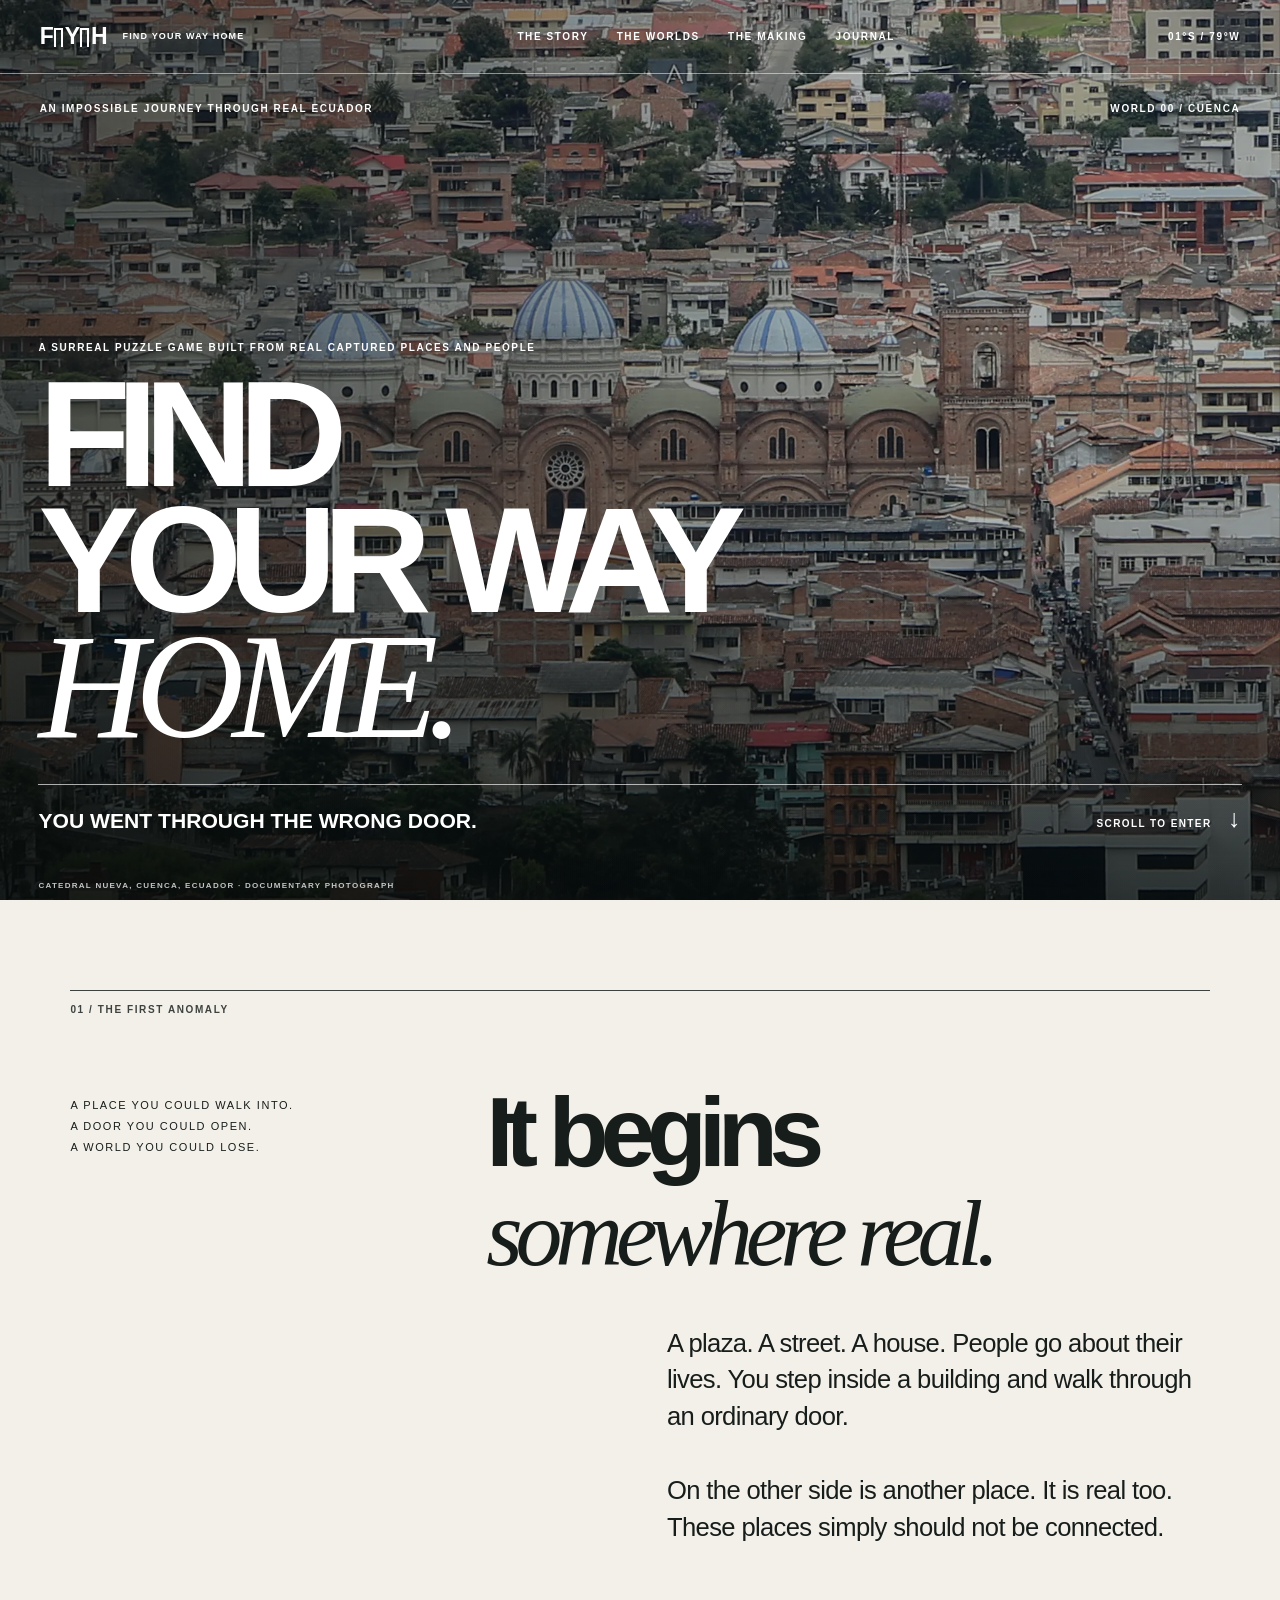
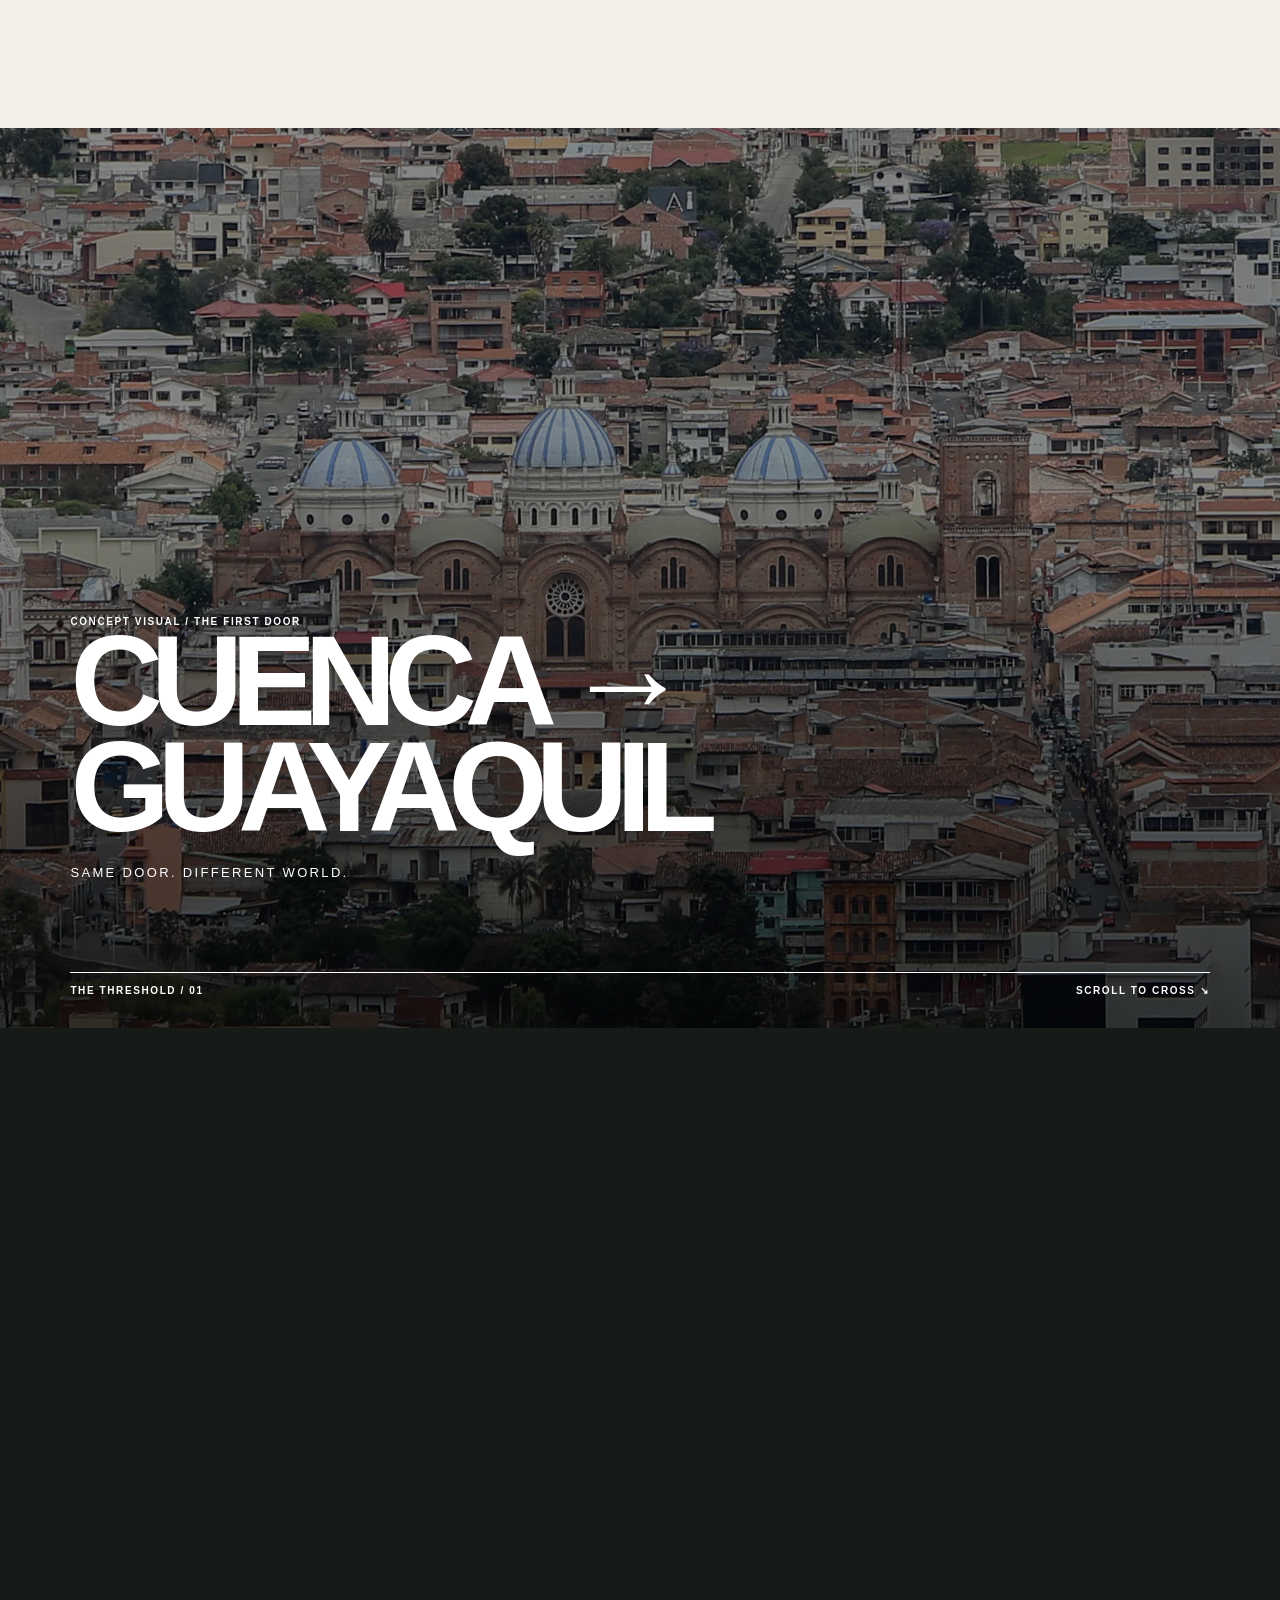
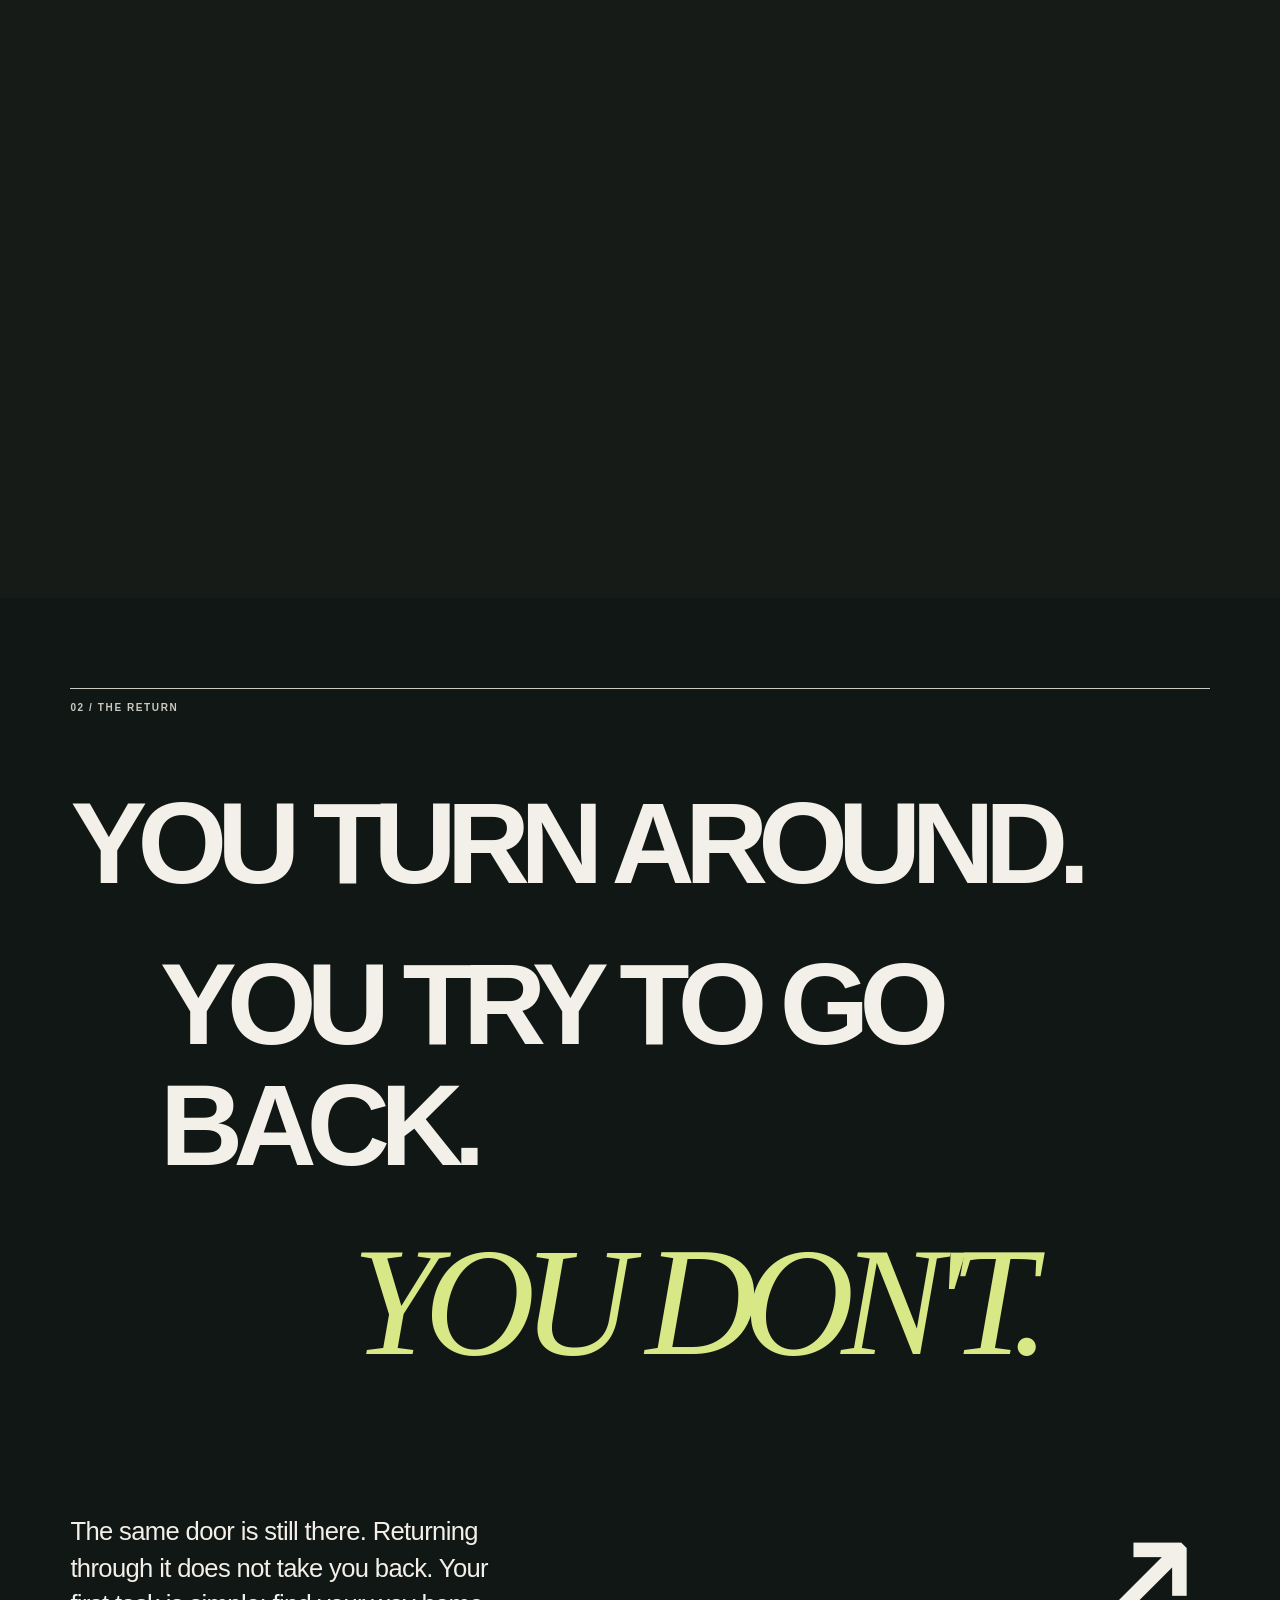
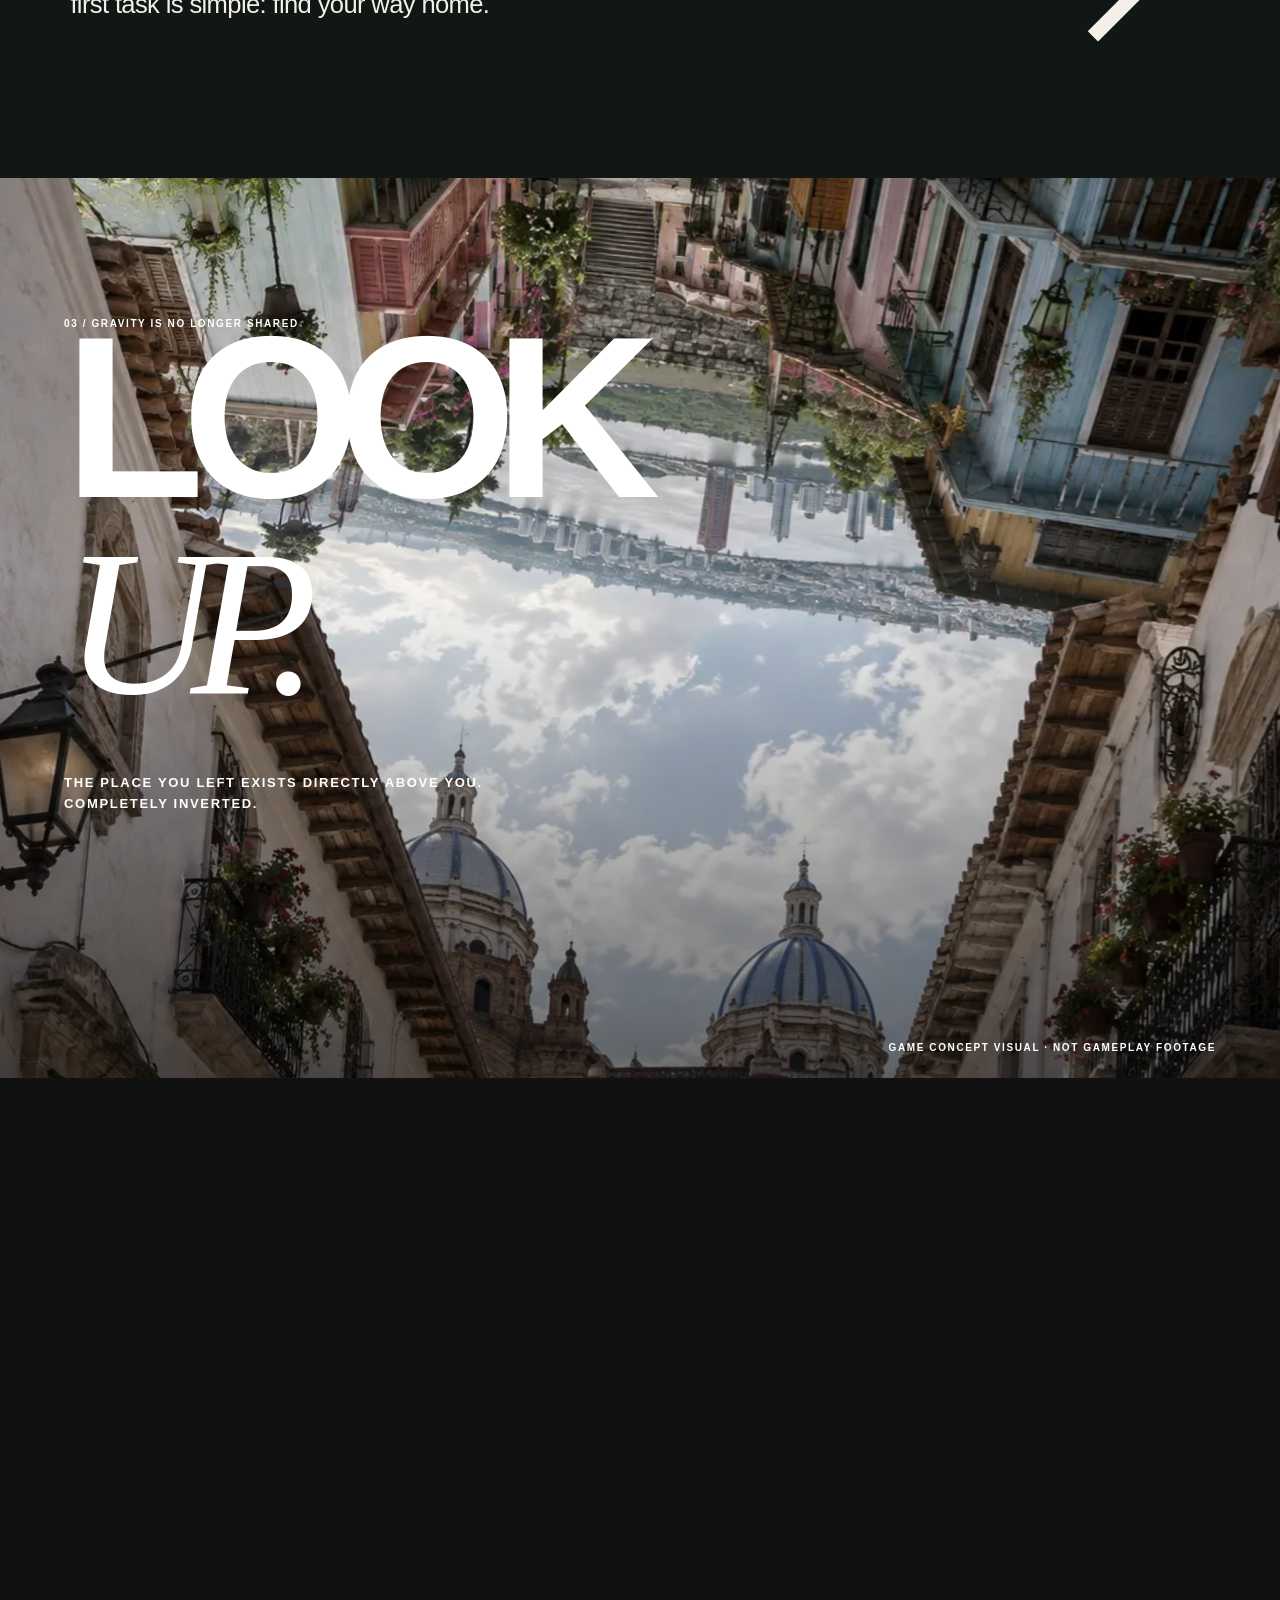
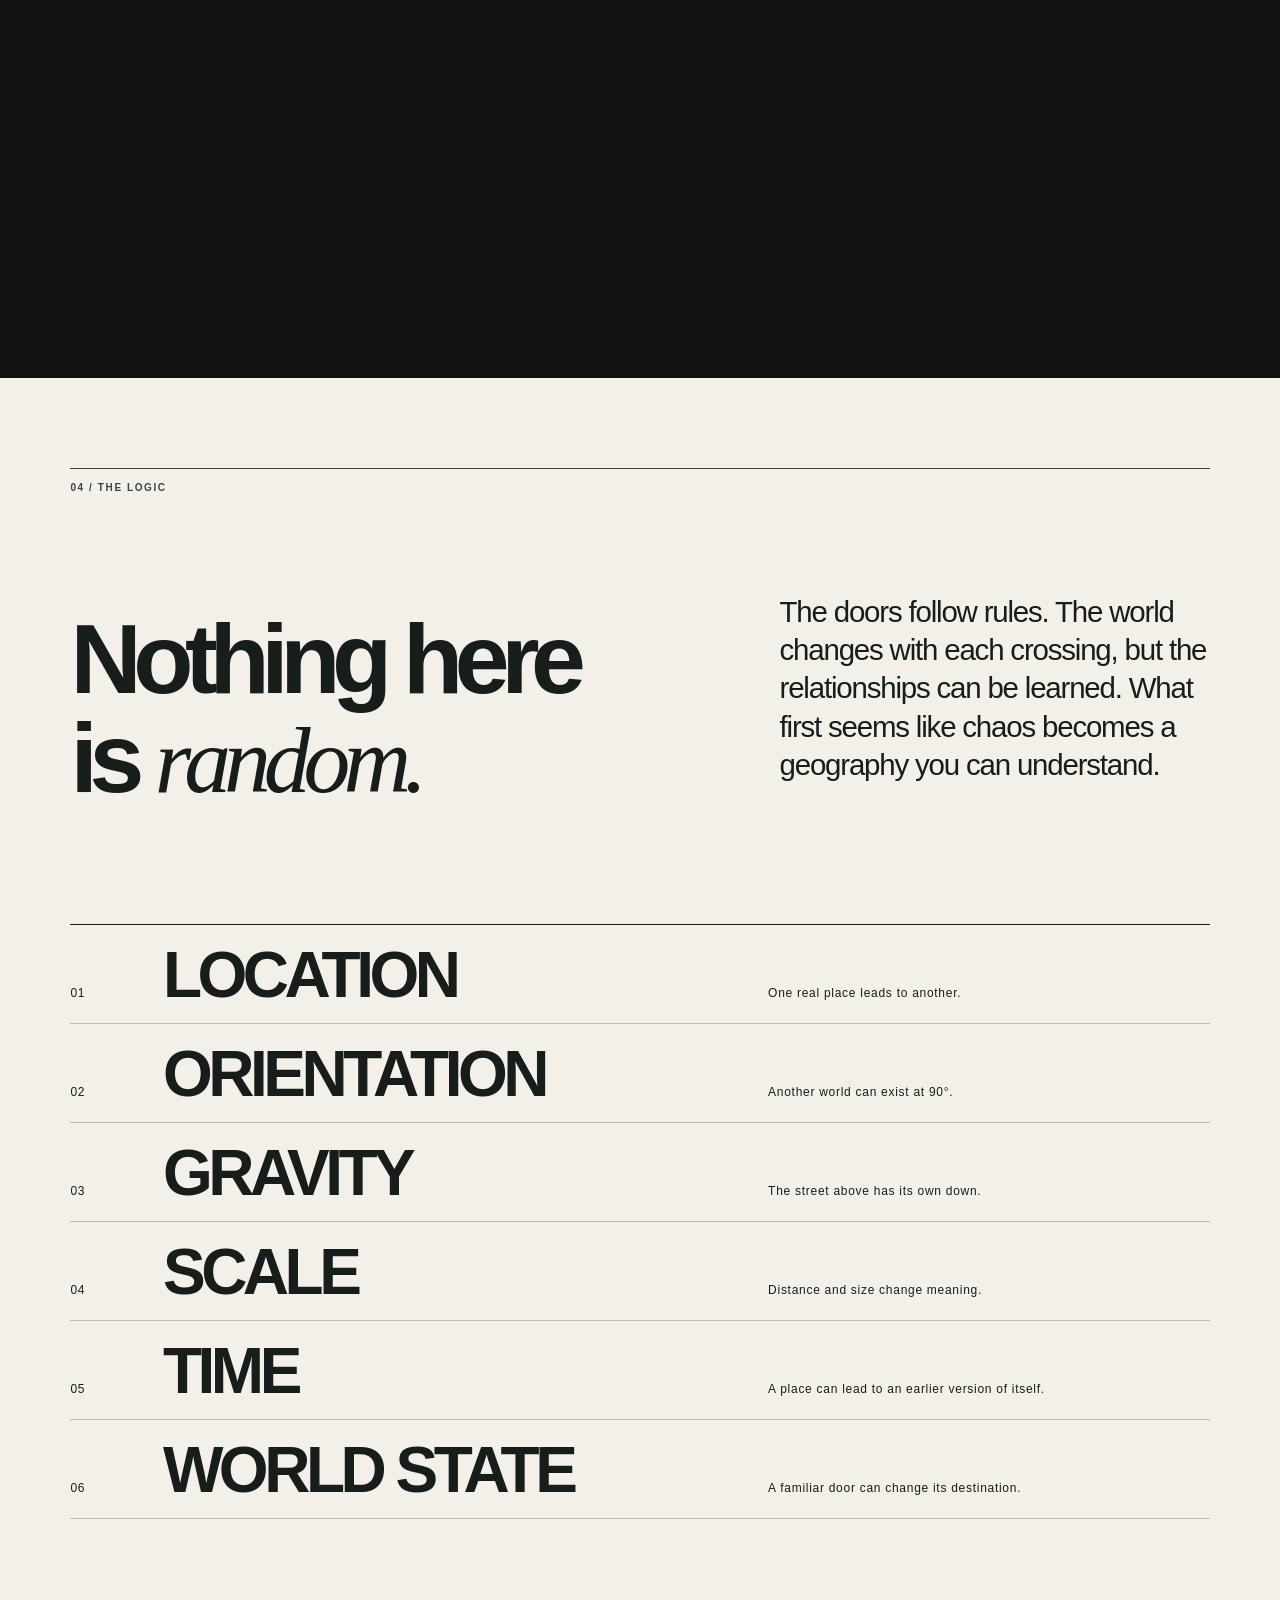
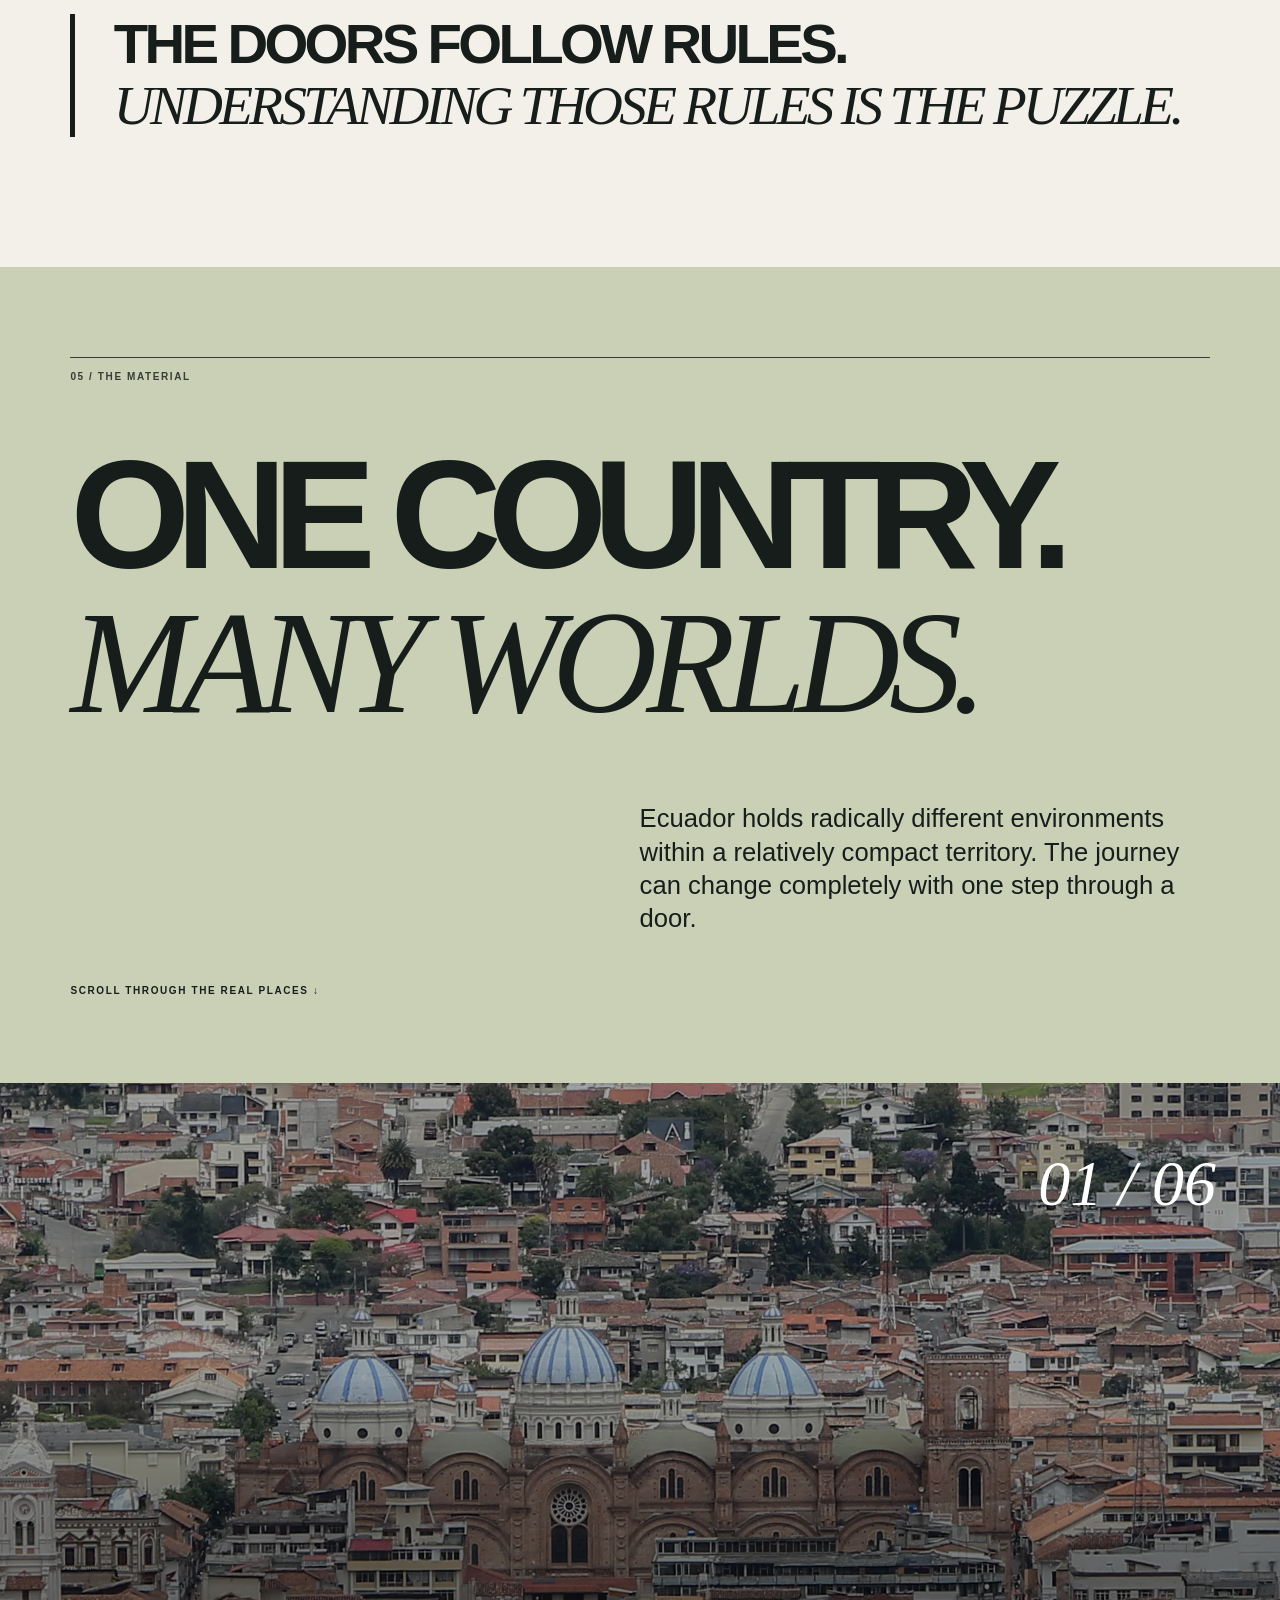
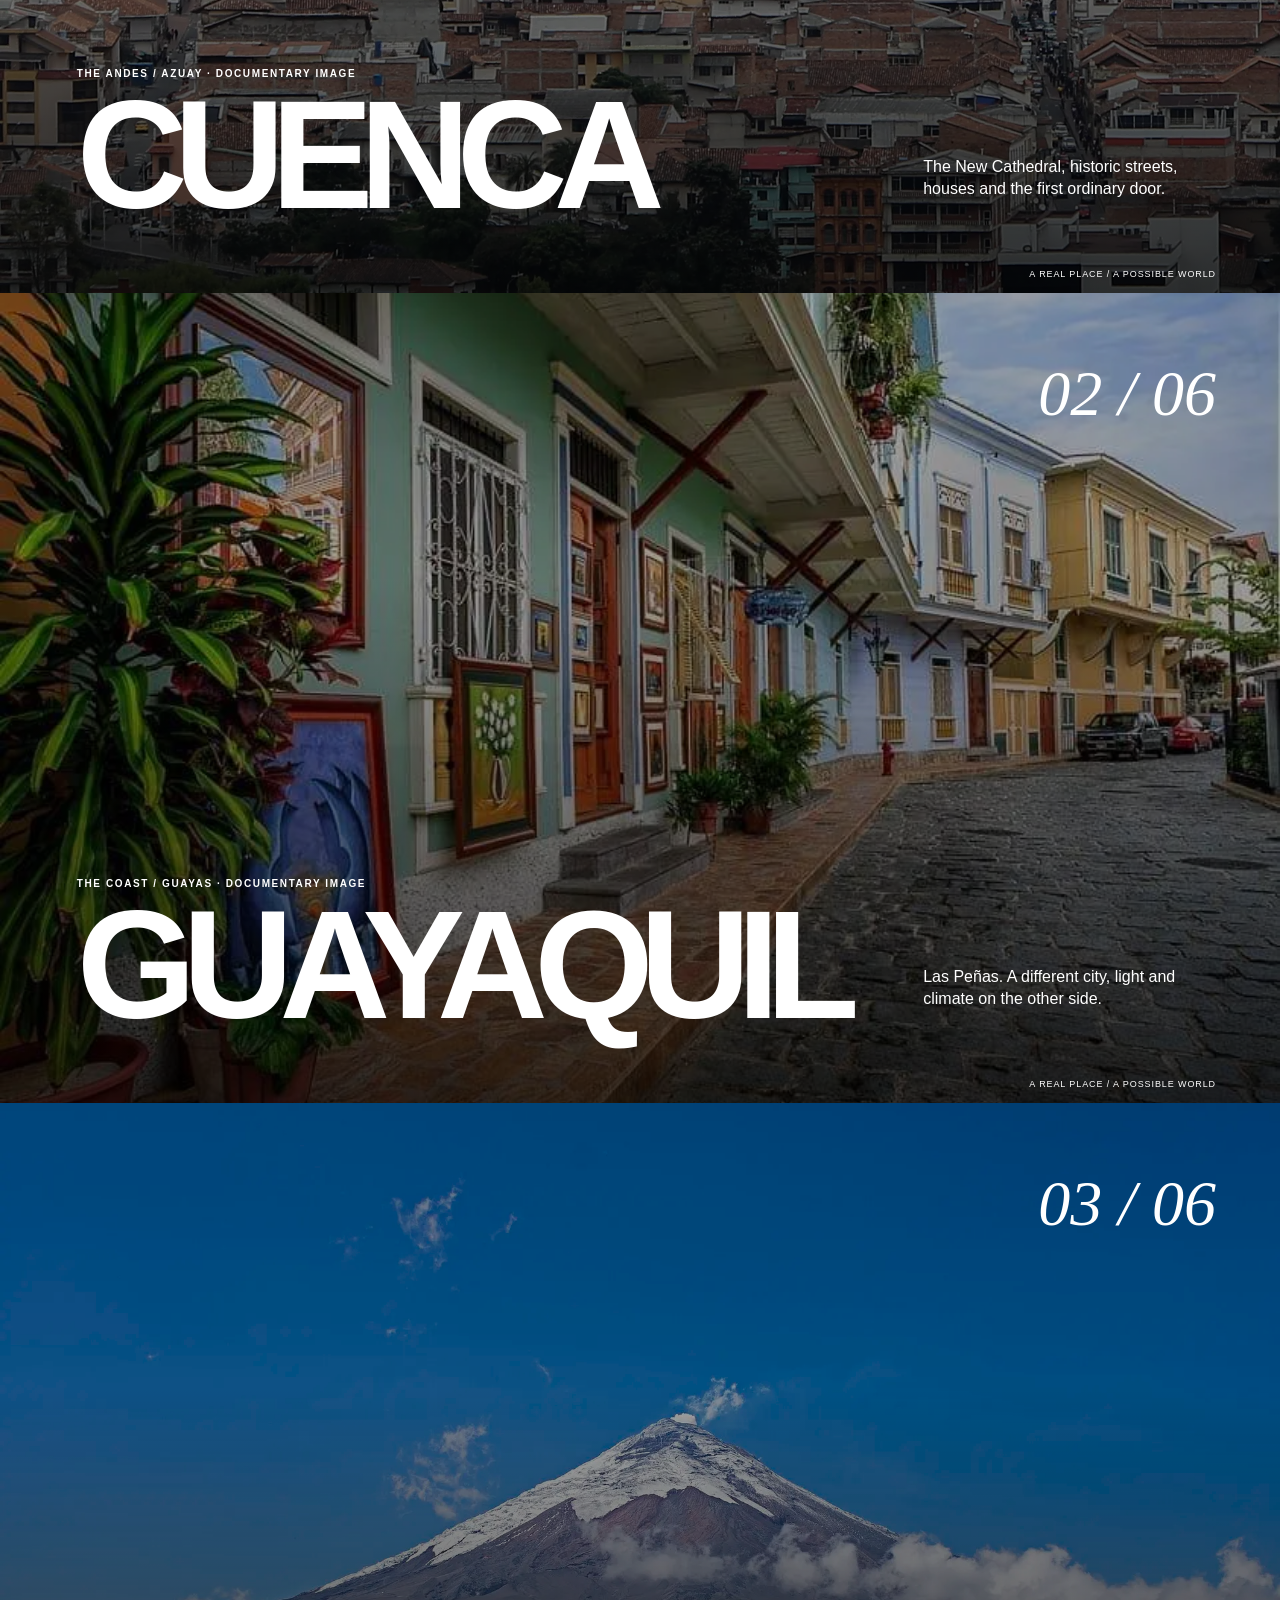
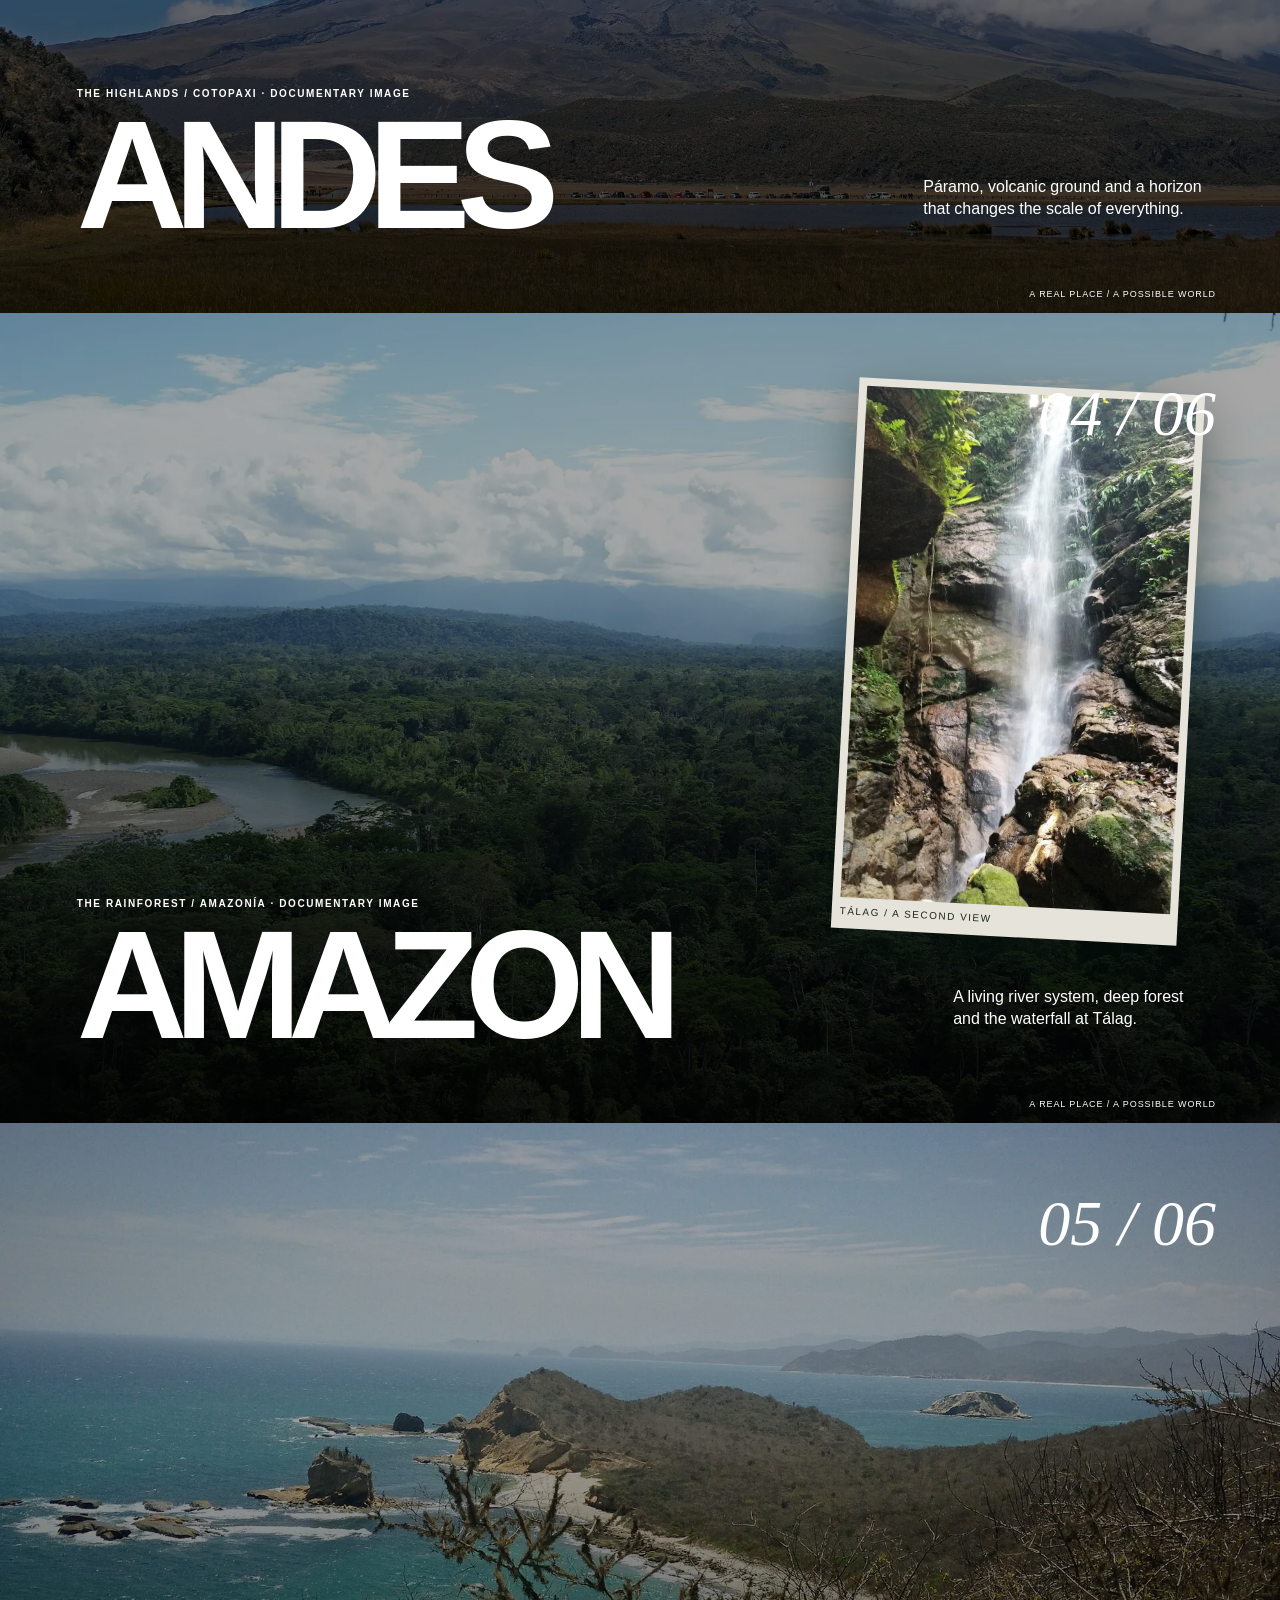
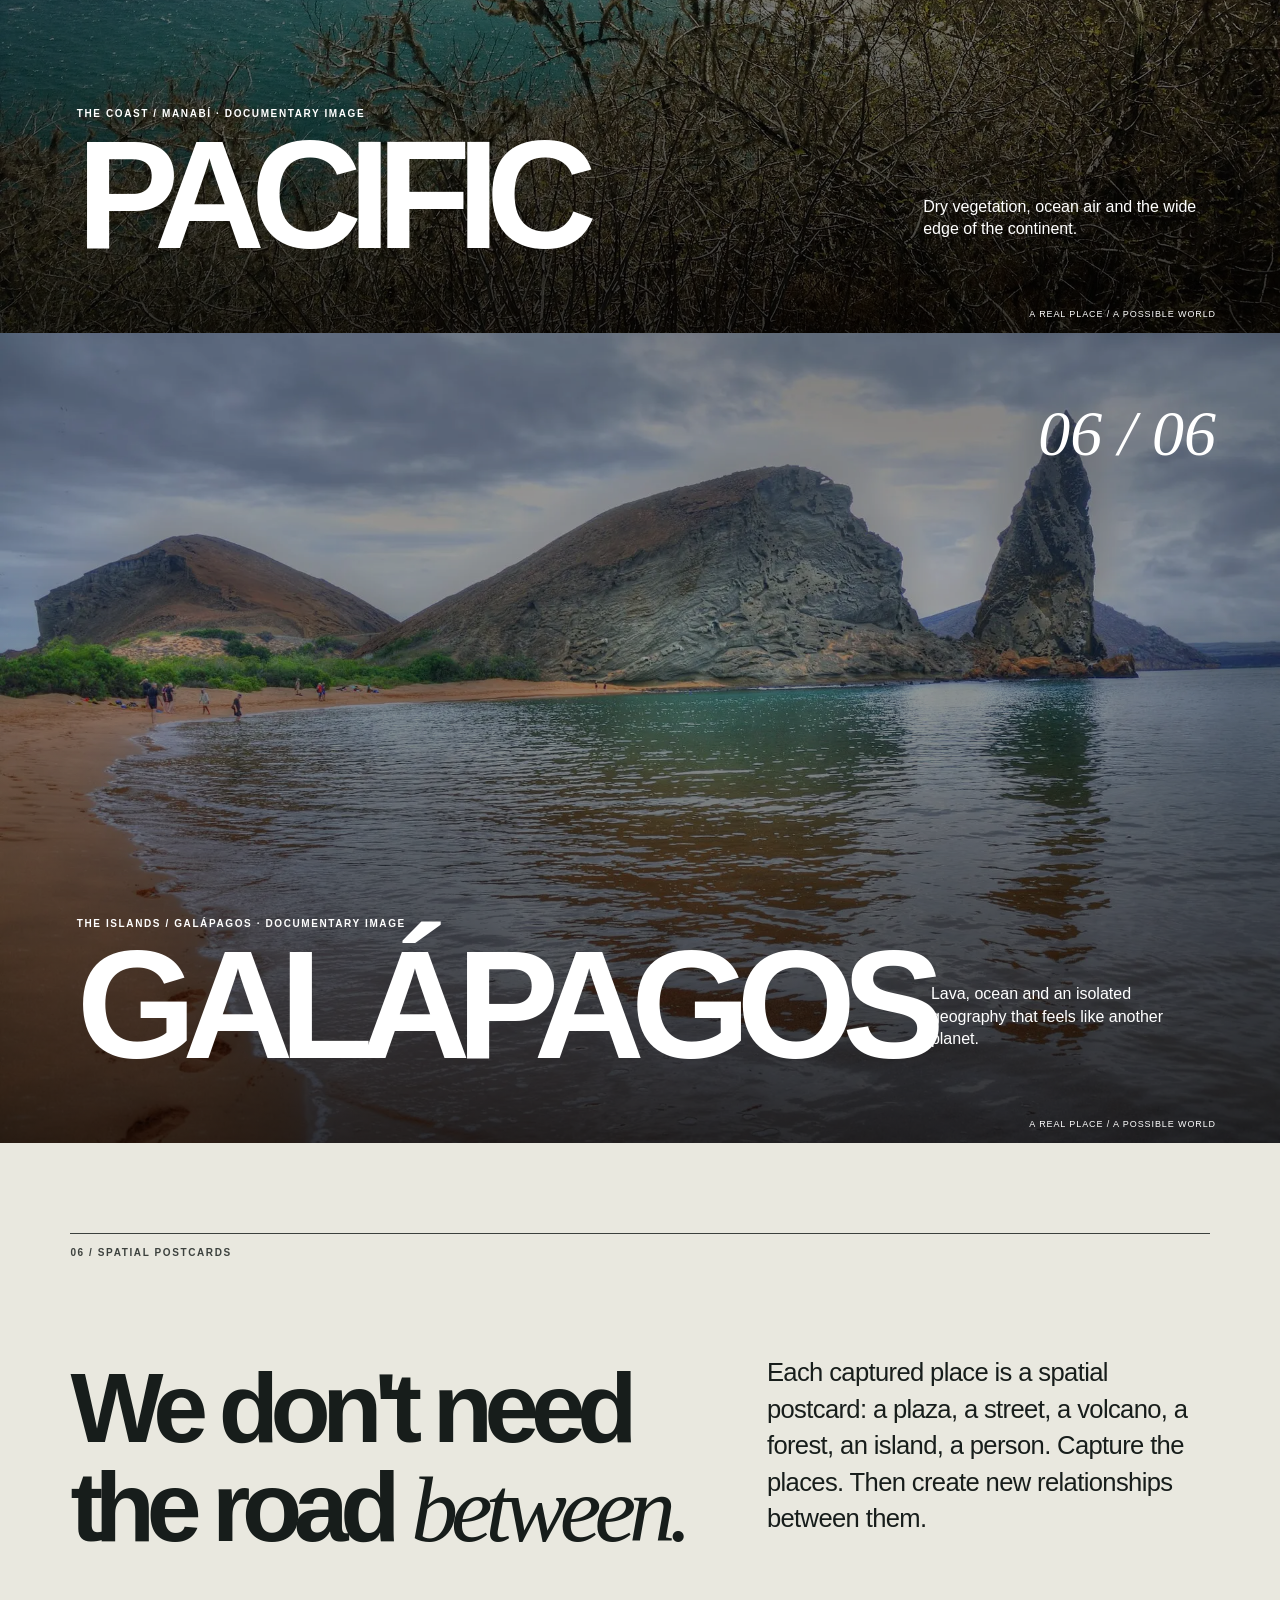
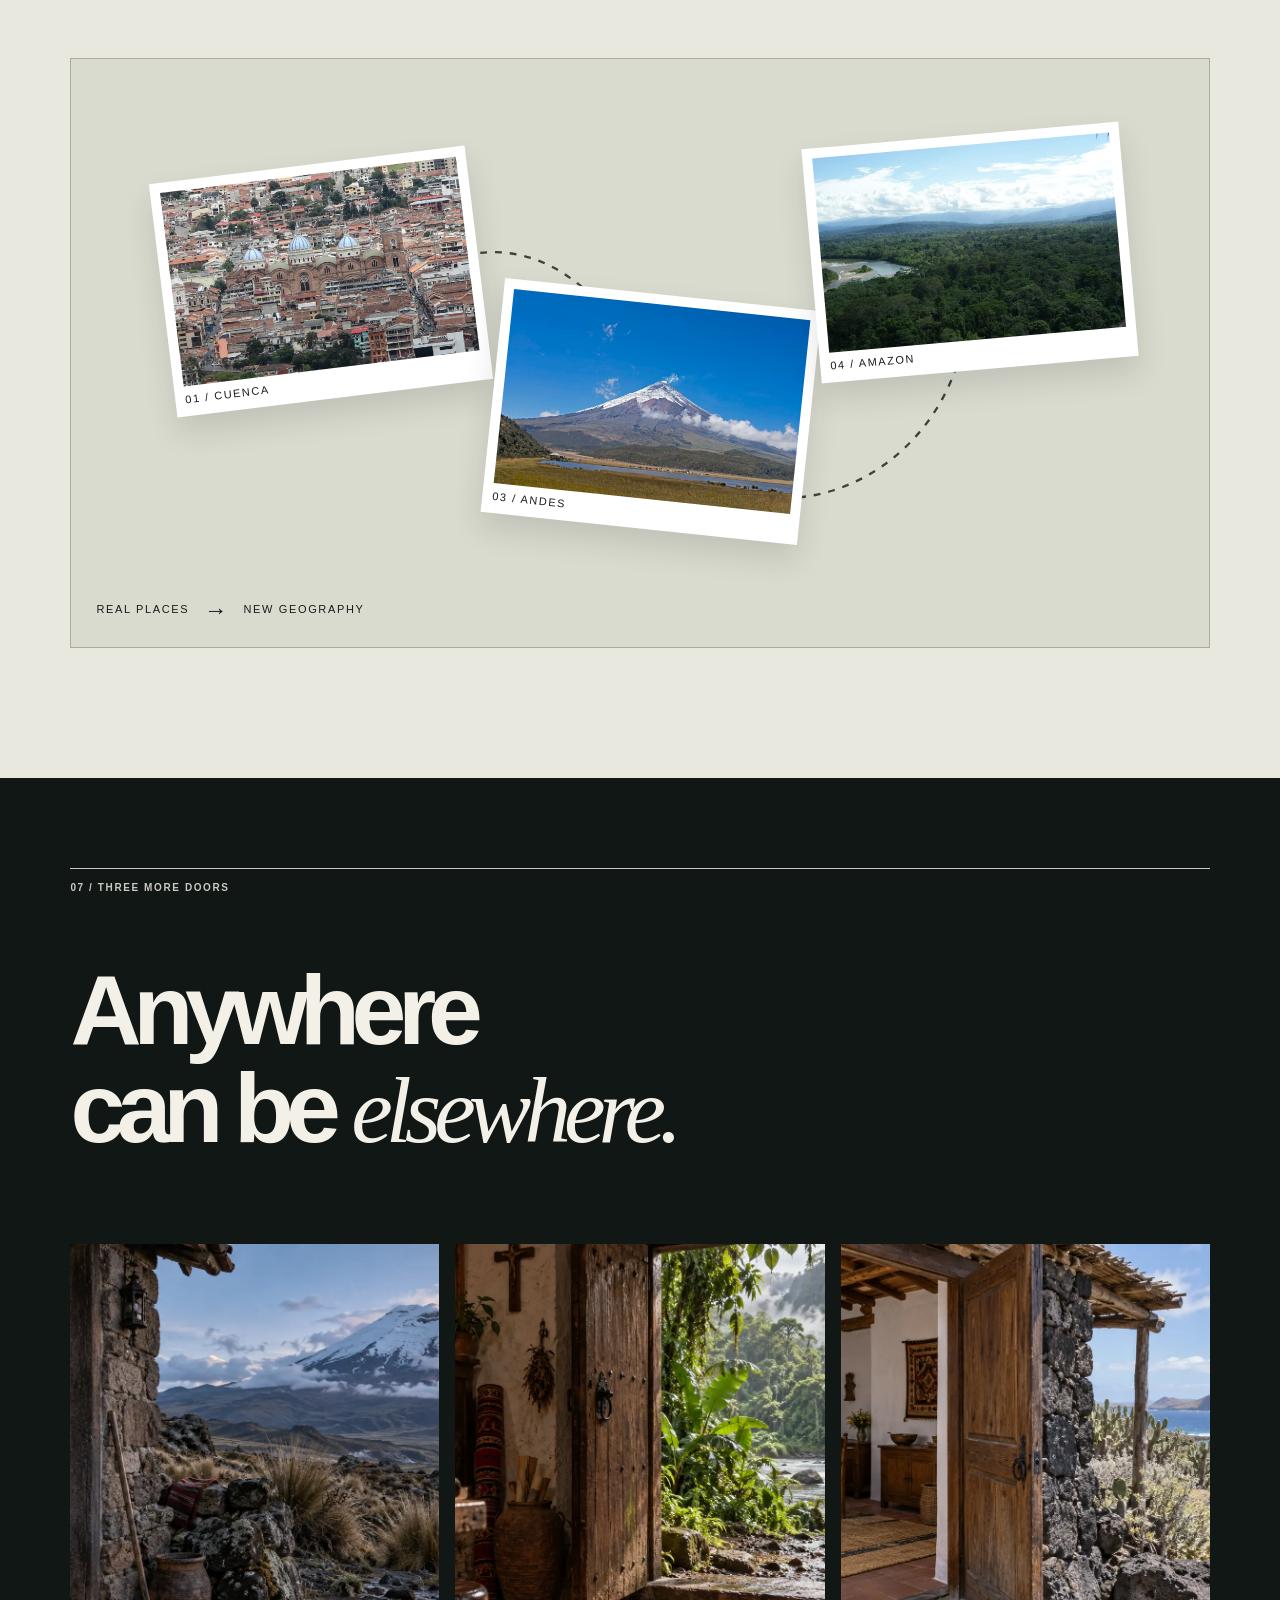
==== index.html @ 9ce9e133 "Curate distinctive Ecuador photography across the story" ====
<!doctype html>
<html lang="en">
<head>
  <meta charset="utf-8">
  <meta name="viewport" content="width=device-width, initial-scale=1">
  <meta name="theme-color" content="#121511">
  <meta name="description" content="Find Your Way Home is a surreal puzzle game built from real captured places and people in Ecuador. One country. Many worlds.">
  <meta property="og:title" content="Find Your Way Home — A surreal puzzle game">
  <meta property="og:description" content="Real places. Real people. Impossible relationships.">
  <meta property="og:image" content="assets/impossible-ecuador.webp">
  <title>Find Your Way Home — A surreal puzzle game</title>
  <link rel="preload" href="assets/cuenca-source.webp" as="image" fetchpriority="high">
  <link rel="stylesheet" href="style.css">
  <script defer src="script.js"></script>
</head>
<body>
  <a class="skip" href="#main">Skip to the story</a>
  <div class="progress" aria-hidden="true"></div>
  <header class="site-header">
    <a href="#top" class="wordmark" aria-label="Find Your Way Home — top">F<span class="door-mark"></span>Y<span class="door-mark"></span>H <small>FIND YOUR WAY HOME</small></a>
    <nav aria-label="Main navigation"><a href="#story">THE STORY</a><a href="#worlds">THE WORLDS</a><a href="#making">THE MAKING</a><a href="#journal">JOURNAL</a></nav>
    <span class="header-coordinate">01°S / 79°W</span>
  </header>
  <main id="main">
    <section class="hero" id="top" aria-labelledby="hero-title">
      <div class="hero-image" role="img" aria-label="The blue domes of the New Cathedral rising above historic Cuenca, Ecuador"></div>
      <div class="hero-shade"></div>
      <div class="hero-topline meta"><span>AN IMPOSSIBLE JOURNEY THROUGH REAL ECUADOR</span><span>WORLD 00 / CUENCA</span></div>
      <div class="hero-content"><p class="eyebrow">A SURREAL PUZZLE GAME BUILT FROM REAL CAPTURED PLACES AND PEOPLE</p><h1 id="hero-title">FIND<br>YOUR WAY<br><em>HOME.</em></h1><div class="hero-bottom"><p>YOU WENT THROUGH THE WRONG DOOR.</p><a class="down-link" href="#story" aria-label="Explore the story">SCROLL TO ENTER <span aria-hidden="true">↓</span></a></div></div>
      <span class="image-credit">CATEDRAL NUEVA, CUENCA, ECUADOR · DOCUMENTARY PHOTOGRAPH</span>
    </section>

    <section class="premise section-pad" id="story"><div class="section-index">01 / THE FIRST ANOMALY</div><div class="premise-grid"><p class="small-note">A PLACE YOU COULD WALK INTO.<br>A DOOR YOU COULD OPEN.<br>A WORLD YOU COULD LOSE.</p><div><h2 class="display">It begins<br><i>somewhere real.</i></h2><p class="body-copy">A plaza. A street. A house. People go about their lives. You step inside a building and walk through an ordinary door.</p><p class="body-copy">On the other side is another place. It is real too. These places simply should not be connected.</p></div></div></section>

    <section class="first-door" aria-label="The first door"><div class="door-sticky"><img class="door-before" src="assets/cuenca-source.webp" alt="The New Cathedral and historic center of Cuenca" loading="lazy"><img class="door-after" src="assets/first-door.webp" alt="Concept visualization: a Cuenca doorway opens onto Las Peñas, Guayaquil" loading="lazy"><div class="door-copy"><span class="eyebrow">CONCEPT VISUAL / THE FIRST DOOR</span><h2>CUENCA <span>→</span><br>GUAYAQUIL</h2><p>SAME DOOR. DIFFERENT WORLD.</p></div><div class="door-caption meta">THE THRESHOLD / 01 <span>SCROLL TO CROSS ↘</span></div></div></section>

    <section class="turning section-pad"><div class="section-index">02 / THE RETURN</div><div class="turning-lines" aria-label="You turn around. You try to go back. You don't."><p>YOU TURN AROUND.</p><p>YOU TRY TO GO BACK.</p><p class="turning-final">YOU DON'T.</p></div><div class="turning-foot"><p class="body-copy">The same door is still there. Returning through it does not take you back. Your first task is simple: find your way home.</p><span class="arrow-glyph" aria-hidden="true">↗</span></div></section>

    <section class="look-section"><div class="look-sticky"><img src="assets/look-up.webp" alt="Concept visualization: another Ecuadorian street hangs upside down above Cuenca" loading="lazy"><div class="look-overlay"><span class="eyebrow">03 / GRAVITY IS NO LONGER SHARED</span><h2>LOOK<br><i>UP.</i></h2><p>THE PLACE YOU LEFT EXISTS DIRECTLY ABOVE YOU.<br>COMPLETELY INVERTED.</p></div><span class="concept-tag">GAME CONCEPT VISUAL · NOT GAMEPLAY FOOTAGE</span></div></section>

    <section class="rules section-pad" id="rules"><div class="section-index">04 / THE LOGIC</div><div class="rules-lead"><h2 class="display">Nothing here<br>is <i>random.</i></h2><p>The doors follow rules. The world changes with each crossing, but the relationships can be learned. What first seems like chaos becomes a geography you can understand.</p></div><div class="rule-list"><div><span>01</span><strong>LOCATION</strong><small>One real place leads to another.</small></div><div><span>02</span><strong>ORIENTATION</strong><small>Another world can exist at 90°.</small></div><div><span>03</span><strong>GRAVITY</strong><small>The street above has its own down.</small></div><div><span>04</span><strong>SCALE</strong><small>Distance and size change meaning.</small></div><div><span>05</span><strong>TIME</strong><small>A place can lead to an earlier version of itself.</small></div><div><span>06</span><strong>WORLD STATE</strong><small>A familiar door can change its destination.</small></div></div><div class="rules-thesis">THE DOORS FOLLOW RULES.<br><em>UNDERSTANDING THOSE RULES IS THE PUZZLE.</em></div></section>

    <section class="worlds-intro" id="worlds"><div class="section-index">05 / THE MATERIAL</div><h2>ONE COUNTRY.<br><i>MANY WORLDS.</i></h2><p>Ecuador holds radically different environments within a relatively compact territory. The journey can change completely with one step through a door.</p><span class="meta">SCROLL THROUGH THE REAL PLACES ↓</span></section>
    <div id="world-sequence" class="world-sequence" aria-label="Six real Ecuadorian worlds"></div>

    <section class="postcards section-pad"><div class="section-index">06 / SPATIAL POSTCARDS</div><div class="postcard-heading"><h2 class="display">We don't need<br>the road <i>between.</i></h2><p class="body-copy">Each captured place is a spatial postcard: a plaza, a street, a volcano, a forest, an island, a person. Capture the places. Then create new relationships between them.</p></div><div class="postcard-map" aria-label="Conceptual map of captured places connected through doors"><div class="postcard-card card-a"><img src="assets/cuenca-source.webp" alt="El Vado, Cuenca" loading="lazy"><span>01 / CUENCA</span></div><div class="postcard-card card-b"><img src="assets/andes-source.webp" alt="Cotopaxi landscape" loading="lazy"><span>03 / ANDES</span></div><div class="postcard-card card-c"><img src="assets/amazon-source.webp" alt="Napo River near Tena" loading="lazy"><span>04 / AMAZON</span></div><svg class="connections" viewBox="0 0 1000 500" preserveAspectRatio="none" aria-hidden="true"><path d="M230 245 C360 100 470 170 520 300 S780 380 790 205"/><circle cx="230" cy="245" r="6"/><circle cx="520" cy="300" r="6"/><circle cx="790" cy="205" r="6"/></svg><div class="map-note">REAL PLACES <span>→</span> NEW GEOGRAPHY</div></div></section>

    <section class="thresholds"><div class="threshold-intro"><div class="section-index">07 / THREE MORE DOORS</div><h2 class="display">Anywhere<br>can be <i>elsewhere.</i></h2></div><div class="threshold-grid"><figure><img src="assets/cotopaxi-door.webp" alt="Concept: a stone refuge opens to Cotopaxi" loading="lazy"><figcaption><b>01 / COTOPAXI</b><span>A doorway into altitude.</span></figcaption></figure><figure><img src="assets/amazon-door.webp" alt="Concept: a Cuenca workshop opens to the Ecuadorian Amazon" loading="lazy"><figcaption><b>02 / AMAZONÍA</b><span>A doorway into density.</span></figcaption></figure><figure><img src="assets/galapagos-door.webp" alt="Concept: an ordinary shelter opens onto the Galápagos coast" loading="lazy"><figcaption><b>03 / GALÁPAGOS</b><span>A doorway into another world.</span></figcaption></figure></div><p class="concept-disclaimer">ARTIST CONCEPT VISUALIZATIONS. THESE ARE PROPOSED SCENES, NOT CAPTURED GAMEPLAY.</p></section>

    <section class="impossible"><div class="impossible-frame"><img src="assets/impossible-ecuador.webp" alt="Concept art: Cuenca, Guayaquil, the Andes, Amazonía and Galápagos coexist in different orientations" loading="lazy"><div class="impossible-copy"><span class="eyebrow">08 / IMPOSSIBLE ECUADOR</span><h2>EVERYTHING<br>LOOKS REAL.<br><i>NOTHING<br>CONNECTS<br>AS IT SHOULD.</i></h2></div><span class="concept-tag">VISION OF A FUTURE PLAYABLE WORLD · CONCEPT VISUAL</span></div></section>

    <section class="references section-pad"><div class="section-index">09 / SYSTEMS OF PLAY</div><h2 class="display">An impossible<br>architecture <i>to navigate.</i></h2><p class="body-copy">The spatial logic of M. C. Escher's <i>Relativity</i> becomes a playable question. Each place keeps its own internal logic. Together, they form a structure you must learn to move through.</p><div class="reference-list"><a href="https://www.nga.gov/artworks/54256-relativity" target="_blank" rel="noopener"><span>01</span><strong>M. C. ESCHER / RELATIVITY</strong><small>Multiple orientations and gravitational systems.</small><b>↗</b></a><a href="https://www.thinkwithportals.com/" target="_blank" rel="noopener"><span>02</span><strong>PORTAL</strong><small>Spatial continuity across impossible connections.</small><b>↗</b></a><a href="https://manifold.garden/" target="_blank" rel="noopener"><span>03</span><strong>MANIFOLD GARDEN</strong><small>Orientation and gravity as navigation.</small><b>↗</b></a><a href="https://www.pillowcastlegames.com/superliminal" target="_blank" rel="noopener"><span>04</span><strong>SUPERLIMINAL</strong><small>Perception and scale as playable rules.</small><b>↗</b></a></div><p class="reference-end">OUR IMPOSSIBLE WORLDS ARE CONSTRUCTED FROM CAPTURED REALITY.</p></section>

    <section class="people-time section-pad"><div class="section-index">10 / PEOPLE & TIME</div><div><h2 class="display">Places hold<br><i>people.</i><br>Places hold<br><i>memory.</i></h2><div class="people-columns"><p>3D Gaussian Splatting reconstructs captured places from images, preserving their visual richness and irregularity. These real spaces become spatial material for the game.</p><p>4D capture extends that idea into movement: an artisan at work, a musician playing, someone crossing a street. Historic architecture can also connect to another moment of its own past. Presence and memory become part of the puzzle.</p></div><p class="people-mantra">REAL PLACES. REAL PEOPLE.<br>IMPOSSIBLE RELATIONSHIPS.</p></div></section>

    <section class="making section-pad" id="making"><div class="section-index">11 / REALITY → GAME</div><div class="making-head"><h2 class="display">We begin<br>with <i>what exists.</i></h2><p class="body-copy">Ecuador is photographed and filmed. Images become reconstructions. The reconstructions become a playable world. Then the relationships between those real worlds are broken.</p></div><div class="pipeline"><div><span>01 / FIELD</span><strong>REAL ECUADOR</strong><small>Locations, architecture, people</small></div><div><span>02 / CAPTURE</span><strong>CAMERAS + DRONE</strong><small>Images, video, spatial coverage</small></div><div><span>03 / RECONSTRUCT</span><strong>3D + 4D GAUSSIANS</strong><small>Spaces and moving presence</small></div><div><span>04 / BUILD</span><strong>UNREAL ENGINE</strong><small>Playable spatial systems</small></div><div><span>05 / REARRANGE</span><strong>IMPOSSIBLE GEOGRAPHY</strong><small>Doors, gravity, time and rules</small></div></div><div class="making-image"><img src="assets/riobamba-source.webp" alt="Chimborazo, Ecuador, as an example of real source material" loading="lazy"><div><span class="eyebrow">THE SOURCE IS REAL</span><p>THE GEOGRAPHY<br>IS OURS TO BUILD.</p></div></div></section>

    <section class="media-section section-pad" id="film"><div class="section-index">12 / THE FILM</div><div class="media-heading"><h2 class="display">From reality<br><i>to game.</i></h2><p>THE PROJECT FILM</p></div><div class="media-canvas" data-media="film"><div class="media-poster"><img src="assets/impossible-ecuador.webp" alt="Concept image for the upcoming project film" loading="lazy"><div><span class="media-icon" aria-hidden="true">▷</span><span class="eyebrow">FROM REALITY TO GAME</span><strong>FILM IN PRODUCTION</strong><small>THE FILM WILL APPEAR HERE</small></div></div></div></section>

    <section class="media-section demo-section section-pad" id="demo"><div class="section-index">13 / THE PLAYABLE WORLD</div><div class="media-heading"><h2 class="display">The first<br><i>crossing.</i></h2><p>PLAYABLE PROTOTYPE</p></div><div class="media-canvas" data-media="demo"><div class="media-poster demo-poster"><img src="assets/first-door.webp" alt="Concept image for the upcoming playable prototype" loading="lazy"><div><span class="crosshair" aria-hidden="true">⌖</span><span class="eyebrow">PLAYABLE PROTOTYPE</span><strong>IN DEVELOPMENT</strong><small>THE EXPERIENCE WILL OPEN HERE</small></div></div></div></section>

    <section class="journal section-pad" id="journal"><div class="section-index">14 / DEVELOPMENT JOURNAL</div><div class="journal-head"><h2 class="display">The journey<br><i>is being made.</i></h2><p>Seven chapters trace the project from the first captured place to the first impossible world. Future entries can hold field photographs, tests, moving captures, and production notes.</p></div><div class="journal-list" id="journal-list"></div></section>

    <section class="grant section-pad"><div class="section-index">15 / THE PROJECT</div><div class="grant-layout"><div><span class="eyebrow">FIND YOUR WAY HOME / ECUADOR</span><h2 class="display">A world worth<br><i>getting lost in.</i></h2></div><div><p>Find Your Way Home is being developed as a project for Epic MegaGrants. Support would help capture more Ecuadorian locations, develop the spatial systems, explore 4D human capture, integrate the worlds and build a polished demonstration of the concept.</p><p class="grant-caveat">PROJECT DEVELOPED FOR EPIC MEGAGRANTS · FUNDING STATUS IS NOT IMPLIED</p></div></div></section>
  </main>
  <footer><div class="footer-top"><a href="#top" class="footer-title">FIND YOUR<br>WAY <i>HOME.</i></a><a href="#top" class="back-top">BACK TO THE BEGINNING ↑</a></div><div class="footer-bottom"><span>ONE COUNTRY. MANY WORLDS.</span><a href="credits.html">PHOTOGRAPHY & REFERENCES ↗</a><span>© <span id="year"></span> FIND YOUR WAY HOME</span></div></footer>
</body>
</html>
---- style.css ----
:root{--ink:#171d1b;--paper:#e9e8df;--cream:#f2f0e8;--dark:#111715;--acid:#d9e886;--line:rgba(25,32,28,.25);--sans:Arial,Helvetica,sans-serif;--serif:Georgia,'Times New Roman',serif}*{box-sizing:border-box}html{scroll-behavior:smooth}body{margin:0;background:var(--paper);color:var(--ink);font-family:var(--sans);overflow-x:hidden}img{display:block;width:100%;height:100%;object-fit:cover}a{color:inherit}button{font:inherit}.skip{position:fixed;top:-100px;left:10px;z-index:100;background:white;padding:12px}.skip:focus{top:10px}.progress{position:fixed;top:0;left:0;height:3px;width:0;background:var(--acid);z-index:99}.site-header{position:absolute;z-index:30;top:0;left:0;width:100%;display:flex;align-items:center;justify-content:space-between;gap:2rem;padding:25px 3.1vw;color:white;border-bottom:1px solid rgba(255,255,255,.5)}.wordmark{display:flex;align-items:center;white-space:nowrap;text-decoration:none;font-size:23px;font-weight:900;letter-spacing:-.09em;line-height:1}.wordmark small{font-size:9px;letter-spacing:.13em;margin-left:17px;font-weight:600}.door-mark{display:inline-block;width:9px;height:19px;margin:0 2px;border:2px solid currentColor;border-bottom:0;transform:translateY(1px)}.site-header nav{display:flex;gap:2.2vw}.site-header nav a,.header-coordinate,.meta,.eyebrow,.section-index,.image-credit,.concept-tag,.concept-disclaimer{font-size:10px;font-weight:700;letter-spacing:.16em;text-decoration:none}.site-header nav a:hover{color:var(--acid)}.header-coordinate{white-space:nowrap}.hero{min-height:760px;height:100svh;position:relative;background:#252721;color:white;overflow:hidden}.hero-image{position:absolute;inset:0;background:url('assets/cuenca-source.webp') center 45%/cover;transform:scale(1.05);animation:hero-settle 2s ease-out forwards}.hero-shade{position:absolute;inset:0;background:linear-gradient(90deg,rgba(5,10,9,.7) 0,rgba(5,10,9,.3) 70%),linear-gradient(0deg,rgba(5,10,9,.7),transparent 42%)}.hero-topline{position:absolute;top:103px;left:3.1vw;right:3.1vw;display:flex;justify-content:space-between}.hero-content{position:absolute;left:3vw;right:3vw;bottom:7.5vh}.eyebrow{margin:0 0 18px}.hero h1{font-size:clamp(5rem,11.8vw,13rem);letter-spacing:-.095em;line-height:.83;margin:0;font-weight:900;max-width:1200px}.hero h1 em{font-family:var(--serif);font-weight:400;letter-spacing:-.08em}.hero-bottom{display:flex;justify-content:space-between;align-items:flex-end;border-top:1px solid rgba(255,255,255,.65);margin-top:34px;padding-top:19px;font-size:clamp(15px,1.65vw,22px);font-weight:700}.hero-bottom p{margin:0}.down-link{font-size:10px;text-decoration:none;letter-spacing:.14em;white-space:nowrap}.down-link span{font-size:25px;margin-left:12px}.image-credit{position:absolute;bottom:10px;left:3vw;font-size:8px;opacity:.75}@keyframes hero-settle{to{transform:scale(1)}}.section-pad{padding:90px 5.5vw 130px}.section-index{border-top:1px solid currentColor;padding-top:13px;width:100%;margin-bottom:70px;opacity:.82}.display{font-size:clamp(3.6rem,7.7vw,10rem);letter-spacing:-.085em;line-height:.96;font-weight:800;margin:0}.display i,.worlds-intro i,.impossible-copy i,.footer-title i{font:italic 400 .95em var(--serif);letter-spacing:-.075em}.body-copy{font-size:clamp(19px,2vw,27px);line-height:1.43;max-width:680px;letter-spacing:-.025em}.premise{background:var(--cream);min-height:92vh}.premise-grid{display:grid;grid-template-columns:32% 1fr;gap:4vw}.small-note{font-size:11px;letter-spacing:.14em;line-height:1.9;margin-top:10px}.premise .body-copy{margin:38px 0 0 25%;max-width:590px}.first-door{height:230vh;background:#161b18}.door-sticky{height:100vh;position:sticky;top:0;overflow:hidden;color:white}.door-sticky>img{position:absolute;inset:0}.door-before{filter:brightness(.55)}.door-after{clip-path:inset(0 50% 0 50%);will-change:clip-path}.door-sticky:after,.look-sticky:after,.impossible-frame:after{content:"";position:absolute;inset:0;background:linear-gradient(0deg,rgba(0,0,0,.55),transparent 55%);pointer-events:none}.door-copy{position:absolute;z-index:2;bottom:15%;left:5.5vw}.door-copy h2{font-size:clamp(3.8rem,10vw,12rem);line-height:.82;letter-spacing:-.095em;margin:0}.door-copy h2 span{font-family:var(--serif);font-weight:400}.door-copy p{font-size:13px;letter-spacing:.18em;margin-top:25px}.door-caption{position:absolute;z-index:2;bottom:32px;left:5.5vw;right:5.5vw;display:flex;justify-content:space-between;border-top:1px solid white;padding-top:12px}.turning{background:var(--dark);color:var(--cream);min-height:110vh}.turning-lines p{font-size:clamp(3.5rem,9vw,11rem);line-height:1.05;letter-spacing:-.085em;font-weight:900;margin:0 0 2.5rem}.turning-lines p:nth-child(2){margin-left:7vw}.turning-lines .turning-final{font:italic 400 clamp(5rem,12vw,14rem)/1 var(--serif);margin-left:22vw;color:var(--acid)}.turning-foot{display:flex;justify-content:space-between;align-items:end;margin-top:12vh}.turning-foot p{max-width:450px}.arrow-glyph{font:200 11rem var(--serif);line-height:.7}.look-section{height:200vh;background:#111}.look-sticky{height:100vh;position:sticky;top:0;overflow:hidden;color:white}.look-sticky img{object-position:center 50%;transform:scale(1.2);will-change:transform}.look-overlay{position:absolute;z-index:2;top:15%;left:5vw}.look-overlay h2{font-size:clamp(7rem,18vw,22rem);line-height:.75;letter-spacing:-.1em;margin:0 0 30px}.look-overlay h2 i{font:italic 400 .9em var(--serif)}.look-overlay p{font-size:13px;font-weight:bold;letter-spacing:.13em;line-height:1.6}.concept-tag{position:absolute;bottom:25px;right:5vw;z-index:2;color:#fff}.rules{background:var(--cream)}.rules-lead{display:grid;grid-template-columns:1.5fr 1fr;gap:5vw;align-items:end}.rules-lead p{font-size:clamp(20px,2.3vw,32px);line-height:1.3;letter-spacing:-.04em;max-width:520px}.rule-list{margin:110px 0 95px;border-top:1px solid var(--ink)}.rule-list>div{display:grid;grid-template-columns:7% 52% 1fr;align-items:baseline;gap:1vw;border-bottom:1px solid var(--line);padding:18px 0 16px}.rule-list span,.rule-list small{font-size:12px;letter-spacing:.06em}.rule-list strong{font-size:clamp(2rem,5vw,6rem);letter-spacing:-.07em;line-height:1}.rules-thesis{font-size:clamp(2rem,4.4vw,5rem);line-height:1.07;letter-spacing:-.065em;font-weight:800;border-left:5px solid var(--ink);padding-left:3vw}.rules-thesis em{font:italic 400 .98em var(--serif)}.worlds-intro{background:#c9d0b5;padding:90px 5.5vw 85px;min-height:75vh}.worlds-intro h2{font-size:clamp(5rem,12vw,15rem);line-height:.83;letter-spacing:-.09em;margin:0}.worlds-intro p{max-width:570px;margin:55px 0 45px auto;font-size:clamp(20px,2vw,28px);line-height:1.3}.world-sequence{background:var(--dark)}.world-panel{min-height:90vh;position:relative;overflow:hidden;color:white;display:flex;align-items:flex-end;padding:6vw}.world-panel img{position:absolute;inset:0;filter:brightness(.65);transition:transform 1.2s ease}.world-panel.in-view img{transform:scale(1.055)}.world-panel:after{content:"";position:absolute;inset:0;background:linear-gradient(0deg,rgba(0,0,0,.65),transparent 65%)}.world-panel-content{position:relative;z-index:1;width:100%;display:grid;grid-template-columns:1fr auto;align-items:end}.world-panel-content h3{font-size:clamp(5rem,12vw,15rem);line-height:.8;letter-spacing:-.09em;margin:15px 0 0}.world-panel-content p{max-width:280px;font-size:16px;line-height:1.4}.world-panel-content .meta{display:block}.world-panel .world-counter{position:absolute;z-index:2;right:5vw;top:5vw;font:italic 4rem var(--serif)}.world-panel .world-credit{position:absolute;right:5vw;bottom:14px;z-index:2;font-size:9px;letter-spacing:.1em}.postcards{background:#e9e8df}.postcard-heading{display:grid;grid-template-columns:1.4fr 1fr;gap:6vw;align-items:end}.postcard-map{height:590px;position:relative;margin-top:95px;background:#d9dbcf;overflow:hidden;border:1px solid var(--line)}.postcard-card{position:absolute;width:28%;height:40%;background:#fff;padding:10px 10px 30px;box-shadow:0 15px 30px #131c1922;z-index:2}.postcard-card span{font-size:11px;letter-spacing:.14em;display:block;margin-top:7px}.card-a{left:8%;top:18%;transform:rotate(-7deg)}.card-b{left:37%;top:40%;transform:rotate(6deg)}.card-c{right:7%;top:13%;transform:rotate(-5deg)}.connections{position:absolute;inset:0;width:100%;height:100%;z-index:1}.connections path{stroke:#38453e;stroke-width:2;stroke-dasharray:6 7;fill:none}.connections circle{fill:#293c34}.map-note{position:absolute;bottom:23px;left:25px;font-size:11px;letter-spacing:.15em}.map-note span{font-size:23px;vertical-align:middle;margin:0 10px}.thresholds{background:var(--dark);color:#f3f0e8;padding:90px 5.5vw 100px}.threshold-intro{margin-bottom:80px}.threshold-grid{display:grid;grid-template-columns:repeat(3,1fr);gap:16px}.threshold-grid figure{margin:0}.threshold-grid img{height:clamp(260px,35vw,570px)}.threshold-grid figcaption{display:flex;justify-content:space-between;gap:10px;padding-top:15px;font-size:11px;letter-spacing:.07em}.threshold-grid figcaption span{opacity:.65;text-align:right}.concept-disclaimer{margin:70px 0 0;opacity:.6}.impossible{background:#111;padding:0}.impossible-frame{height:110vh;min-height:700px;position:relative;overflow:hidden;color:#fff}.impossible-frame img{position:absolute;inset:0}.impossible-copy{position:absolute;z-index:2;top:10%;left:5.5vw}.impossible-copy h2{font-size:clamp(4rem,8.5vw,11rem);line-height:.87;letter-spacing:-.09em;margin:18px 0}.references{background:var(--cream)}.references>.body-copy{margin:60px 0 100px 30%}.reference-list{border-top:1px solid var(--ink)}.reference-list a{display:grid;grid-template-columns:5% 40% 1fr 25px;gap:1vw;align-items:center;border-bottom:1px solid var(--line);text-decoration:none;padding:24px 0}.reference-list a:hover strong{font-style:italic}.reference-list span,.reference-list small{font-size:12px}.reference-list strong{font-size:clamp(1.3rem,2.6vw,3rem);letter-spacing:-.04em}.reference-list b{font-size:24px;font-weight:400}.reference-end{font-size:clamp(2.3rem,5.5vw,6rem);line-height:.99;letter-spacing:-.07em;font-weight:800;max-width:1000px;margin:100px 0 0}.people-time{background:#9daba2;color:#101b17}.people-time>.section-index{margin-bottom:90px}.people-time>div:nth-child(2){max-width:1050px;margin-left:auto}.people-columns{display:grid;grid-template-columns:1fr 1fr;gap:6vw;margin:90px 0}.people-columns p,.grant-layout p{font-size:clamp(19px,1.8vw,25px);line-height:1.43;letter-spacing:-.025em}.people-mantra{font-size:clamp(2rem,4vw,5rem);line-height:1;letter-spacing:-.06em;font-weight:800;border-top:1px solid;padding-top:23px}.making{background:var(--cream)}.making-head{display:grid;grid-template-columns:1.2fr .7fr;gap:5vw;align-items:end}.pipeline{display:grid;grid-template-columns:repeat(5,1fr);gap:0;border-top:1px solid;margin:100px 0}.pipeline>div{min-height:220px;border-right:1px solid var(--line);padding:18px 15px 15px;display:flex;flex-direction:column;justify-content:space-between}.pipeline>div:first-child{border-left:1px solid var(--line)}.pipeline span,.pipeline small{font-size:11px;line-height:1.5}.pipeline strong{font-size:clamp(20px,2.5vw,38px);line-height:1;letter-spacing:-.06em}.making-image{height:75vh;min-height:420px;position:relative;overflow:hidden;color:white}.making-image img{filter:brightness(.7)}.making-image>div{position:absolute;top:10%;left:4%}.making-image p{font-size:clamp(3rem,7vw,9rem);line-height:.9;letter-spacing:-.08em;font-weight:800}.media-section{background:#181f1c;color:var(--cream)}.media-heading{display:flex;align-items:end;justify-content:space-between;margin-bottom:60px}.media-heading p{font-size:11px;letter-spacing:.15em}.media-canvas{width:88%;margin:auto;aspect-ratio:16/9;background:#222;position:relative;overflow:hidden;border:1px solid #a9b4a4}.media-poster{position:absolute;inset:0}.media-poster:after{content:"";position:absolute;inset:0;background:rgba(3,8,7,.54)}.media-poster>div{position:absolute;z-index:1;inset:0;display:flex;flex-direction:column;align-items:center;justify-content:center;text-align:center;padding:10px}.media-icon,.crosshair{font-size:clamp(2rem,5vw,5rem);font-weight:100;border:1px solid #ddd;width:90px;height:90px;border-radius:50%;display:grid;place-items:center;margin-bottom:25px}.media-poster strong{font-size:clamp(2rem,6vw,7rem);letter-spacing:-.07em;line-height:1}.media-poster small{font-size:10px;letter-spacing:.15em;margin-top:25px}.demo-section{background:#c7d0bf;color:#15201b}.demo-section .media-canvas{border-color:#172019}.demo-poster:after{background:rgba(4,14,12,.58)}.demo-poster>div{color:white}.journal{background:var(--cream)}.journal-head{display:grid;grid-template-columns:1.3fr .7fr;gap:5vw;align-items:end}.journal-head p{font-size:20px;line-height:1.4}.journal-list{margin-top:100px;border-top:1px solid}.journal-row{display:grid;grid-template-columns:9% 1fr auto;gap:2vw;align-items:center;padding:24px 0;border-bottom:1px solid var(--line)}.journal-row span,.journal-row small{font-size:11px;letter-spacing:.11em}.journal-row strong{font-size:clamp(1.7rem,4.5vw,5rem);line-height:1;letter-spacing:-.06em}.journal-row small{text-align:right}.grant{background:#abb8a8}.grant-layout{display:grid;grid-template-columns:1.3fr .7fr;gap:7vw}.grant-layout .grant-caveat{font-size:10px;letter-spacing:.13em;line-height:1.6;margin-top:45px}footer{background:#111715;color:var(--cream);padding:70px 5.5vw 28px}.footer-top{display:flex;justify-content:space-between;align-items:end}.footer-title{font-size:clamp(5rem,12vw,16rem);line-height:.82;letter-spacing:-.09em;font-weight:900;text-decoration:none}.back-top,.footer-bottom{font-size:10px;letter-spacing:.14em;text-decoration:none}.footer-bottom{display:flex;justify-content:space-between;border-top:1px solid #777;padding-top:25px;margin-top:95px}
@media(max-width:800px){.site-header{padding:18px 5vw}.site-header nav{display:none}.header-coordinate{font-size:9px}.hero{height:100svh;min-height:600px}.hero-topline{top:85px;left:5vw;right:5vw}.hero-topline span:last-child{display:none}.hero-content{left:5vw;right:5vw;bottom:8vh}.hero h1{font-size:clamp(4.6rem,16.3vw,8rem)}.hero-bottom{gap:15px;align-items:start}.hero-bottom p{max-width:200px;line-height:1.15}.down-link{font-size:8px}.image-credit{left:5vw}.section-pad,.thresholds{padding:65px 5vw 90px}.section-index{margin-bottom:55px}.premise-grid,.rules-lead,.postcard-heading,.making-head,.journal-head,.grant-layout{display:block}.premise-grid .small-note{margin-bottom:60px}.premise .body-copy{margin-left:0}.display{font-size:clamp(3.5rem,12vw,7rem)}.door-copy{bottom:20%}.door-copy h2{font-size:clamp(3.5rem,13vw,7rem)}.turning-lines p{font-size:clamp(3rem,12vw,7rem)}.turning-lines .turning-final{margin-left:4vw;font-size:clamp(5rem,18vw,9rem)}.turning-foot{margin-top:16vh}.arrow-glyph{font-size:6rem}.look-overlay{top:21%}.look-overlay h2{font-size:clamp(6rem,22vw,12rem)}.look-overlay p{max-width:250px}.rules-lead p{margin:45px 0}.rule-list{margin:75px 0}.rule-list>div{grid-template-columns:8% 1fr;gap:12px}.rule-list small{grid-column:2}.rule-list strong{font-size:clamp(2rem,7vw,4rem)}.worlds-intro{padding:65px 5vw}.worlds-intro h2{font-size:clamp(4.5rem,16vw,9rem)}.worlds-intro p{margin:50px 0 35px}.world-panel{min-height:82vh;padding:7vw}.world-panel-content{display:block}.world-panel-content h3{font-size:clamp(4.7rem,17vw,9rem)}.world-panel-content p{margin-top:30px;max-width:250px}.world-panel .world-counter{font-size:3rem}.postcard-heading .body-copy{margin:50px 0}.postcard-map{height:650px;margin-top:40px}.postcard-card{width:53%;height:27%}.card-a{left:5%;top:5%}.card-b{left:37%;top:35%}.card-c{left:6%;top:68%}.connections{transform:rotate(90deg)}.map-note{right:10px;left:auto;top:15px;bottom:auto;font-size:8px}.threshold-grid{grid-template-columns:1fr;gap:55px}.threshold-grid img{height:55vh;max-height:550px}.impossible-frame{height:90vh;min-height:650px}.impossible-frame img{object-position:53% center}.impossible-copy{top:11%}.impossible-copy h2{font-size:clamp(3.1rem,11vw,6rem)}.references>.body-copy{margin:50px 0 65px}.reference-list a{grid-template-columns:25px 1fr 25px;gap:10px}.reference-list small{grid-column:2}.reference-list b{grid-column:3;grid-row:1}.reference-end{margin-top:70px}.people-time>div:nth-child(2){margin-left:0}.people-columns{grid-template-columns:1fr;gap:10px;margin:50px 0}.pipeline{grid-template-columns:1fr;margin:70px 0}.pipeline>div{min-height:110px;border-left:1px solid var(--line);border-bottom:1px solid var(--line);display:grid;grid-template-columns:30% 1fr;align-items:center;gap:10px}.pipeline small{grid-column:2}.making-image{height:55vh}.media-heading p{display:none}.media-canvas{width:100%}.media-icon,.crosshair{width:50px;height:50px;font-size:2rem;margin-bottom:10px}.media-poster strong{font-size:clamp(1.5rem,7vw,3.5rem)}.media-poster small{font-size:8px;margin-top:10px}.media-poster .eyebrow{font-size:8px;margin-bottom:8px}.journal-head p{margin-top:45px}.journal-list{margin-top:60px}.journal-row{grid-template-columns:30px 1fr}.journal-row small{grid-column:2;text-align:left}.grant-layout>div:nth-child(2){margin-top:60px}.footer-top{display:block}.footer-title{font-size:clamp(4.4rem,16vw,8rem)}.back-top{display:block;margin-top:70px}.footer-bottom{flex-wrap:wrap;gap:25px}.footer-bottom span:last-child{width:100%}}
@media(max-width:480px){.wordmark small{display:none}.header-coordinate{display:none}.hero h1{font-size:18vw}.hero-bottom{font-size:13px}.hero-bottom .down-link{max-width:100px;line-height:1.5}.first-door{height:180vh}.door-copy h2{font-size:13vw}.door-caption{font-size:8px}.turning-lines p{font-size:11vw}.look-sticky img{object-position:60% center}.look-overlay h2{font-size:24vw}.world-panel img{object-position:center}.world-panel-content h3{font-size:16vw}.concept-tag{left:5vw;right:5vw;line-height:1.5}.postcard-map{height:580px}.card-c{top:67%}.map-note{display:none}.media-section{padding-left:0;padding-right:0}.media-section>.section-index,.media-heading{margin-left:5vw;margin-right:5vw;width:90%}.media-canvas{border-left:0;border-right:0}.footer-bottom{line-height:1.8}}
@media(prefers-reduced-motion:reduce){html{scroll-behavior:auto}*,*:before,*:after{animation-duration:.01ms!important;transition-duration:.01ms!important}.door-after{clip-path:inset(0 0 0 0)!important}.look-sticky img{transform:none!important}}

/* The rainforest is shown as a place with depth and a specific threshold, not a generic green texture. */
.world-panel.world-amazon .world-inset{position:absolute;z-index:2;right:7%;top:9%;width:27%;height:68%;padding:8px 8px 31px;background:#e6e4da;box-shadow:0 20px 50px #07170e77;transform:rotate(3deg)}.world-inset img{position:relative;inset:auto;width:100%;height:100%;filter:none!important;transform:none!important;object-fit:cover}.world-inset span{display:block;color:#1b251c;font-size:10px;letter-spacing:.15em;padding-top:8px}.world-panel.world-amazon .world-panel-content{z-index:3}.world-panel.world-amazon .world-panel-content p{max-width:250px}@media(max-width:800px){.world-panel.world-amazon .world-inset{right:6%;top:12%;width:42%;height:43%;padding:5px 5px 25px}.world-inset span{font-size:7px}}@media(max-width:480px){.worlds-intro h2{font-size:13vw}.world-panel-content h3{font-size:15vw}.world-panel.world-amazon .world-inset{width:45%;height:38%}}
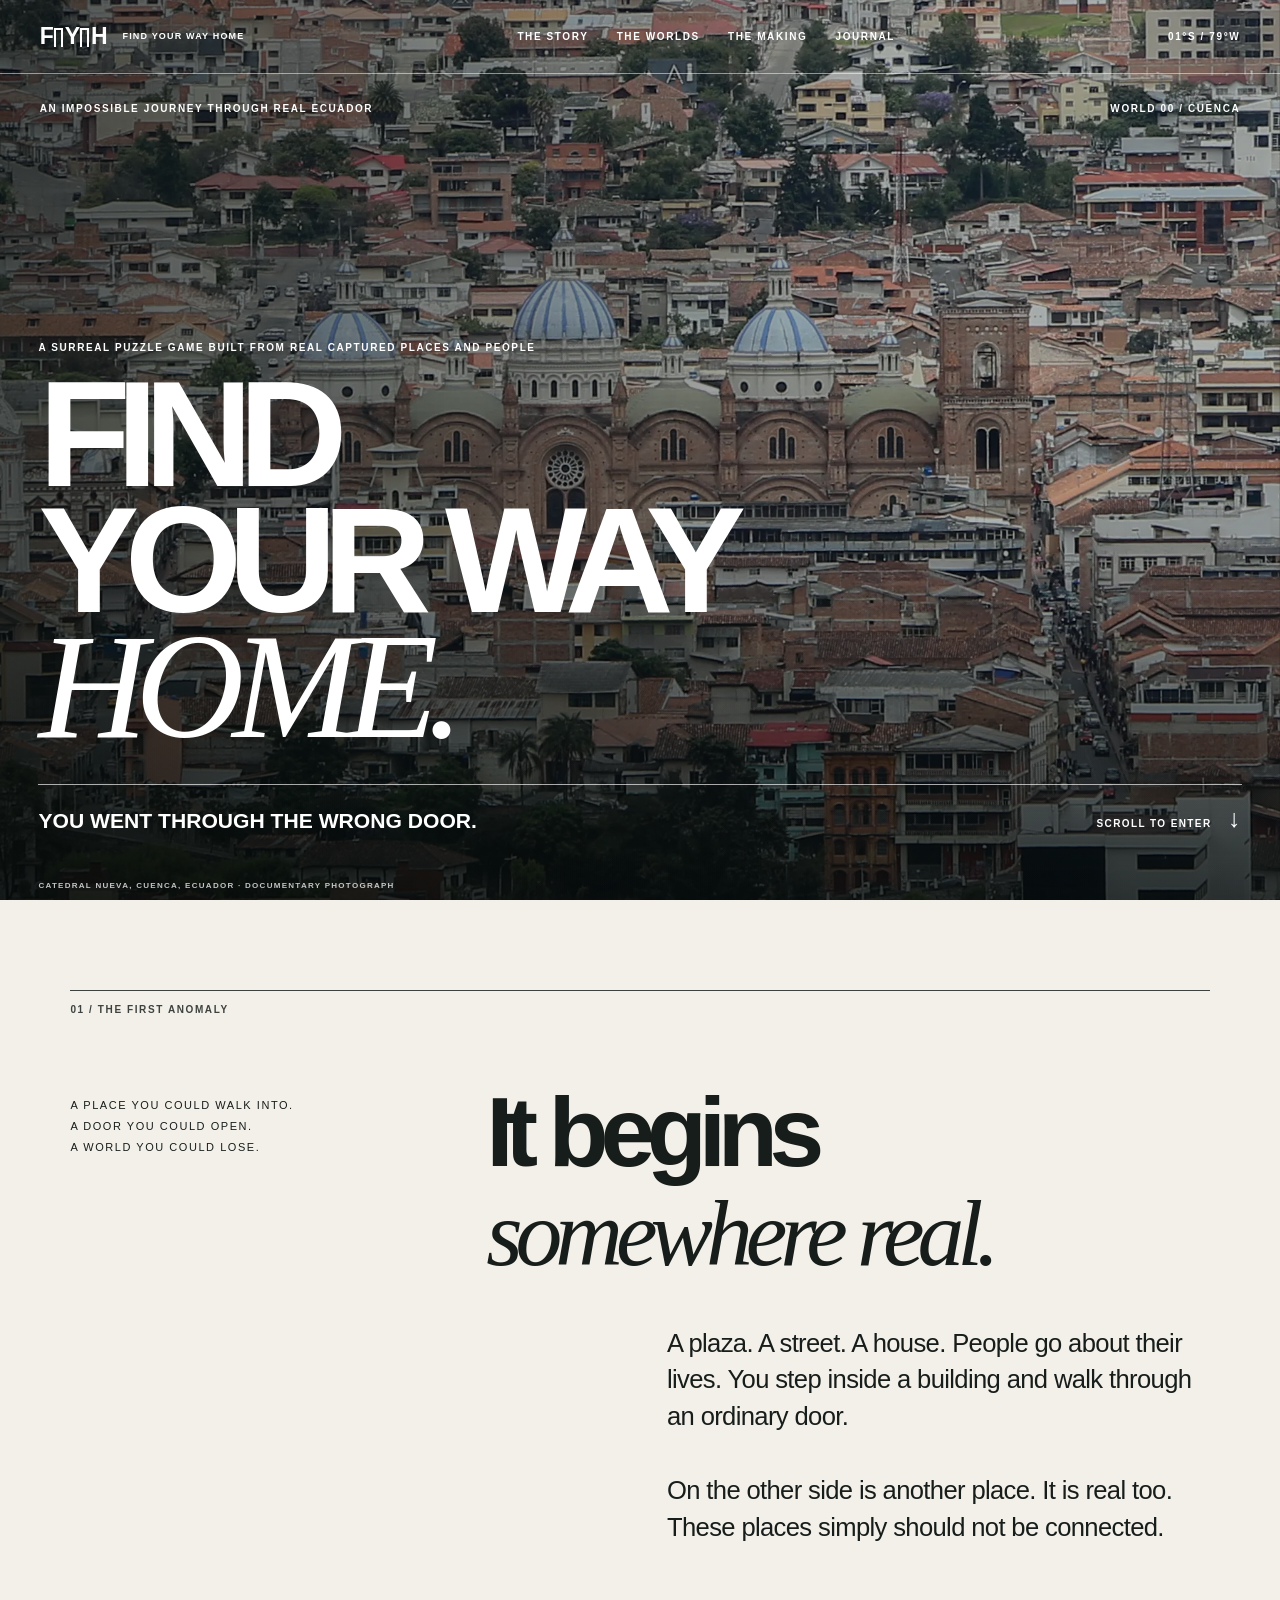
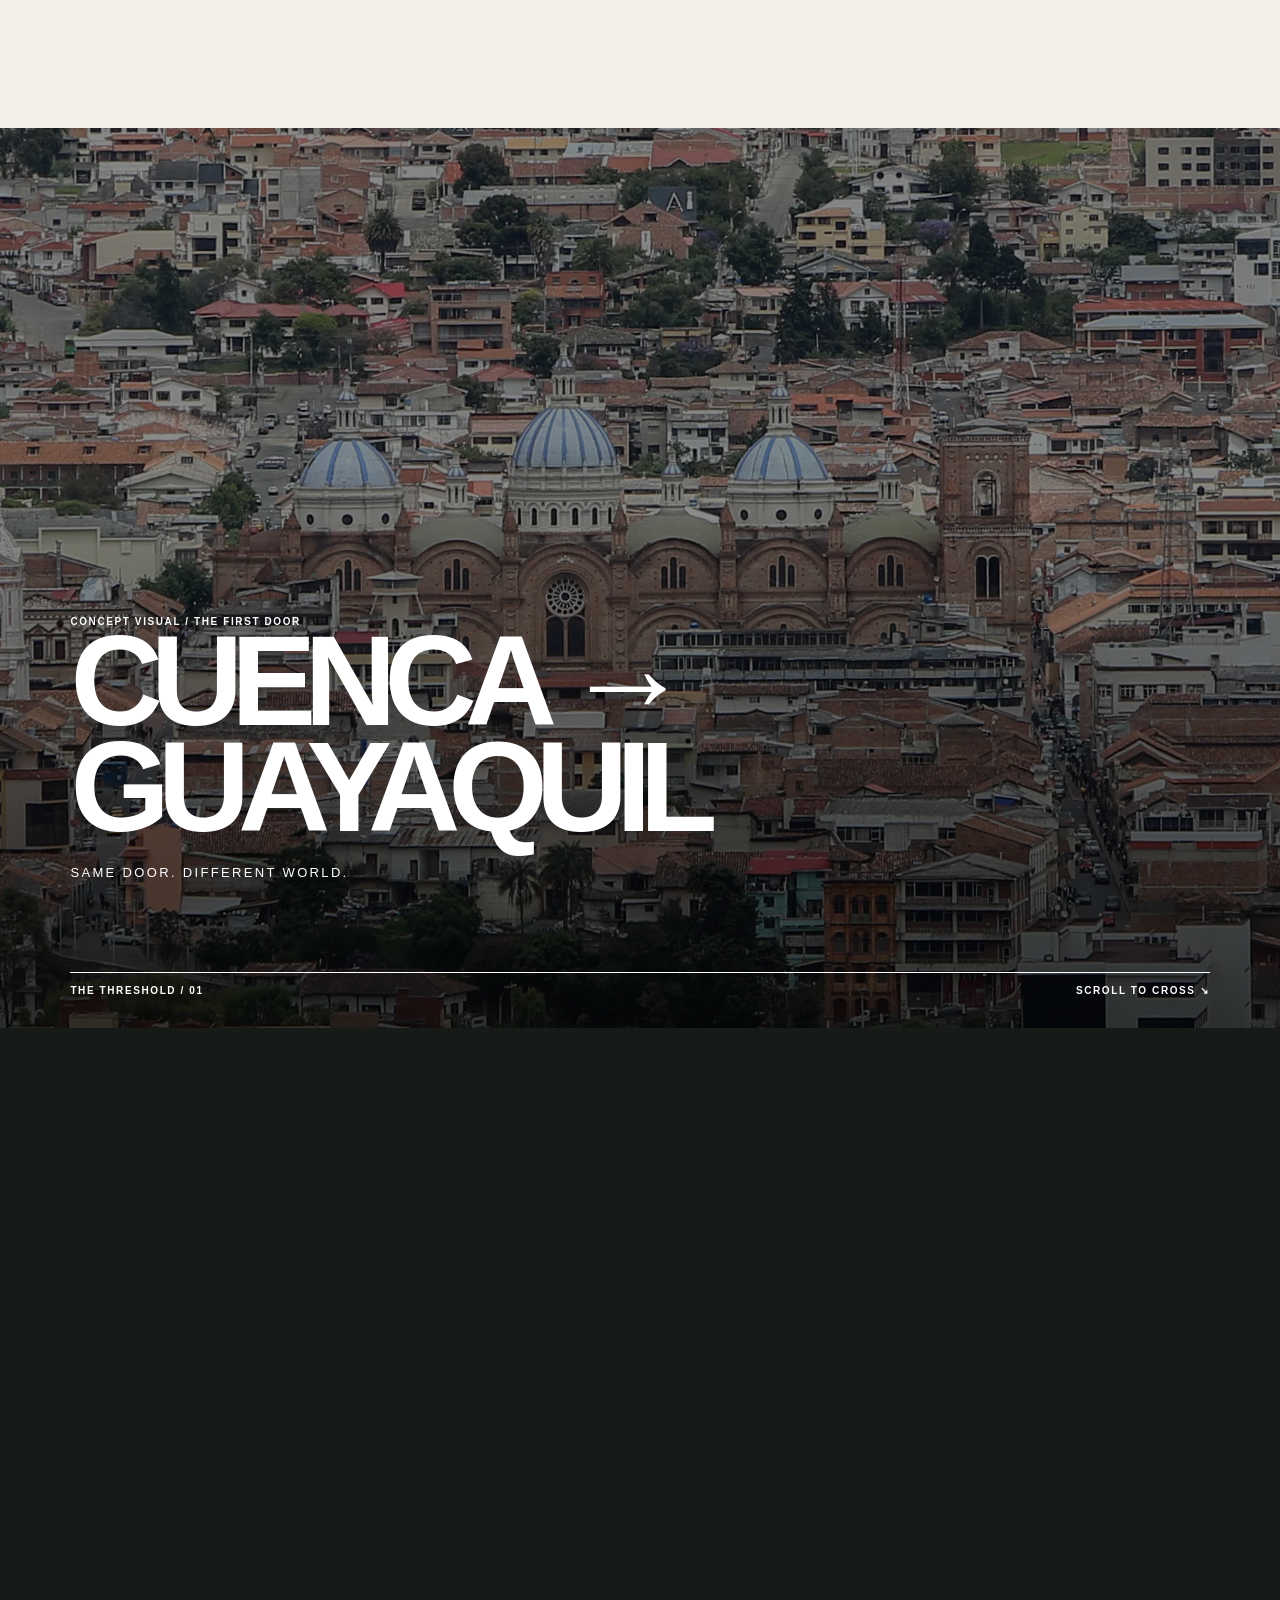
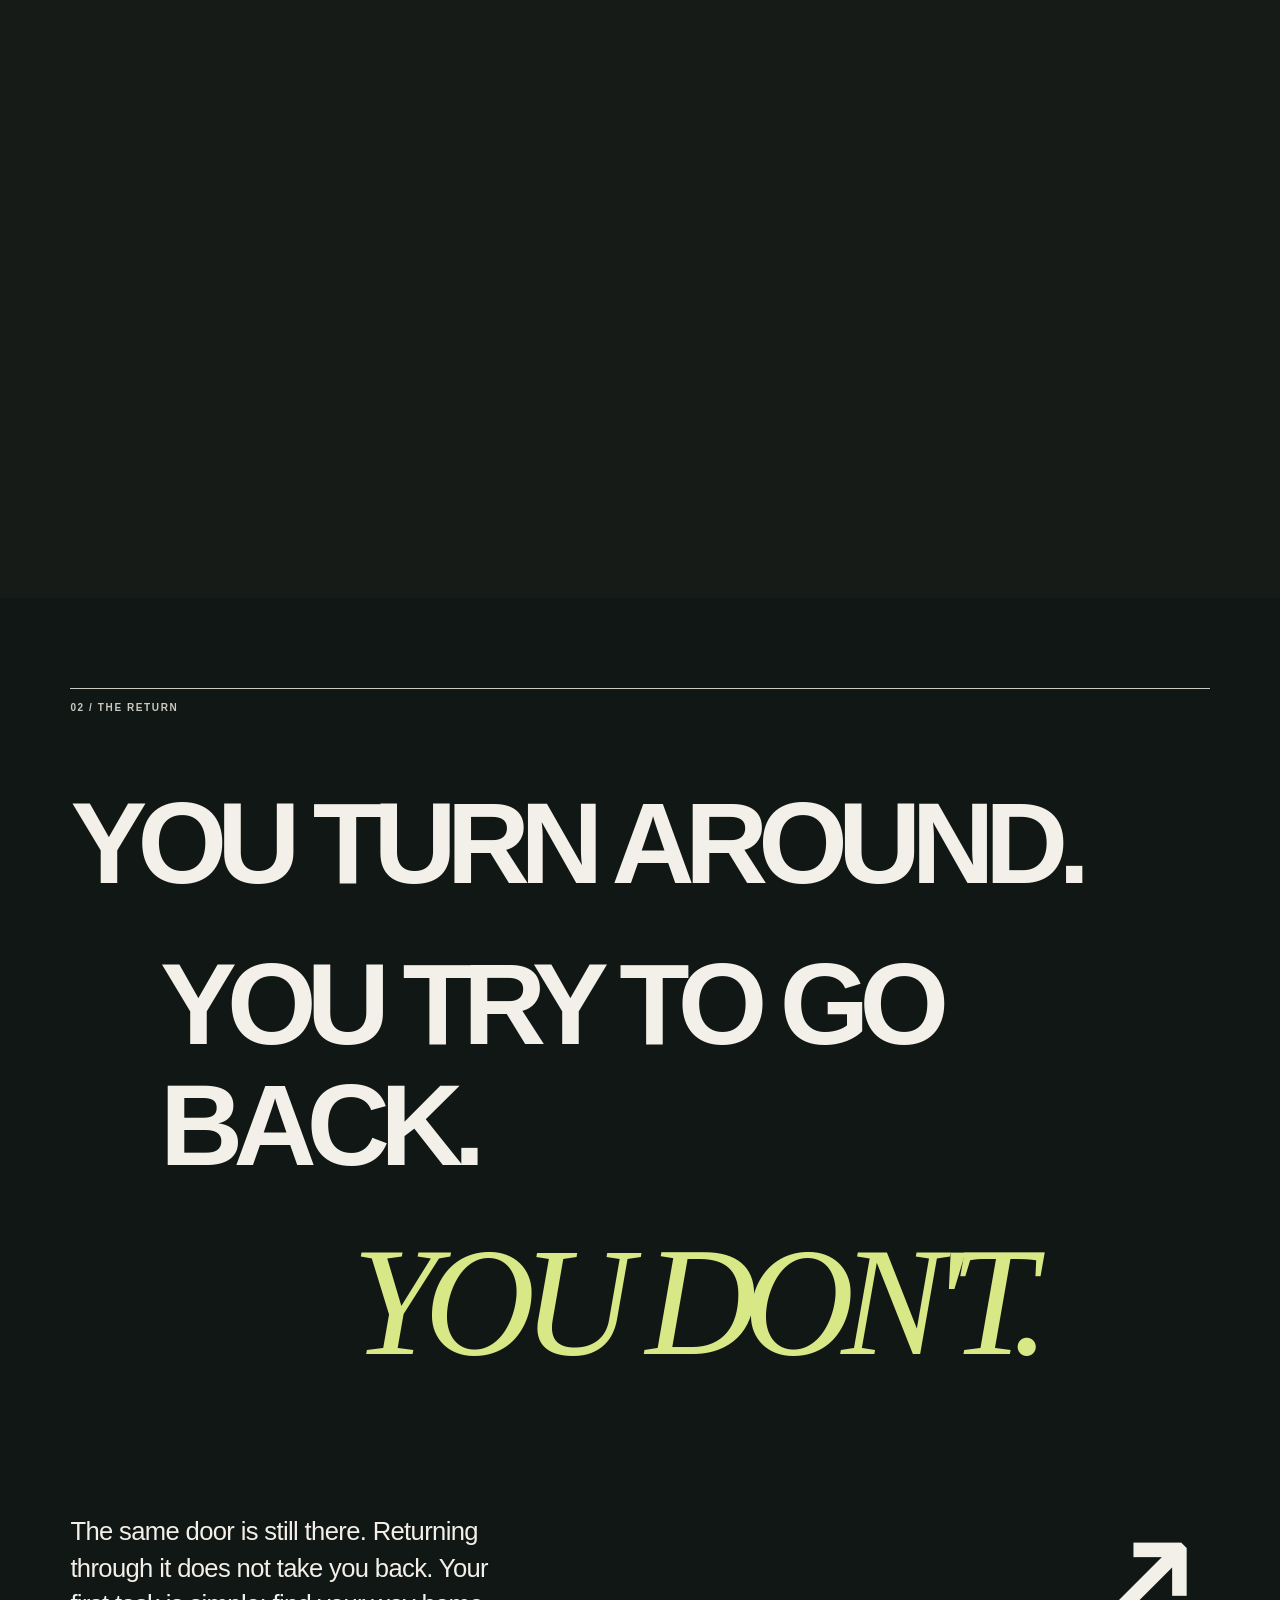
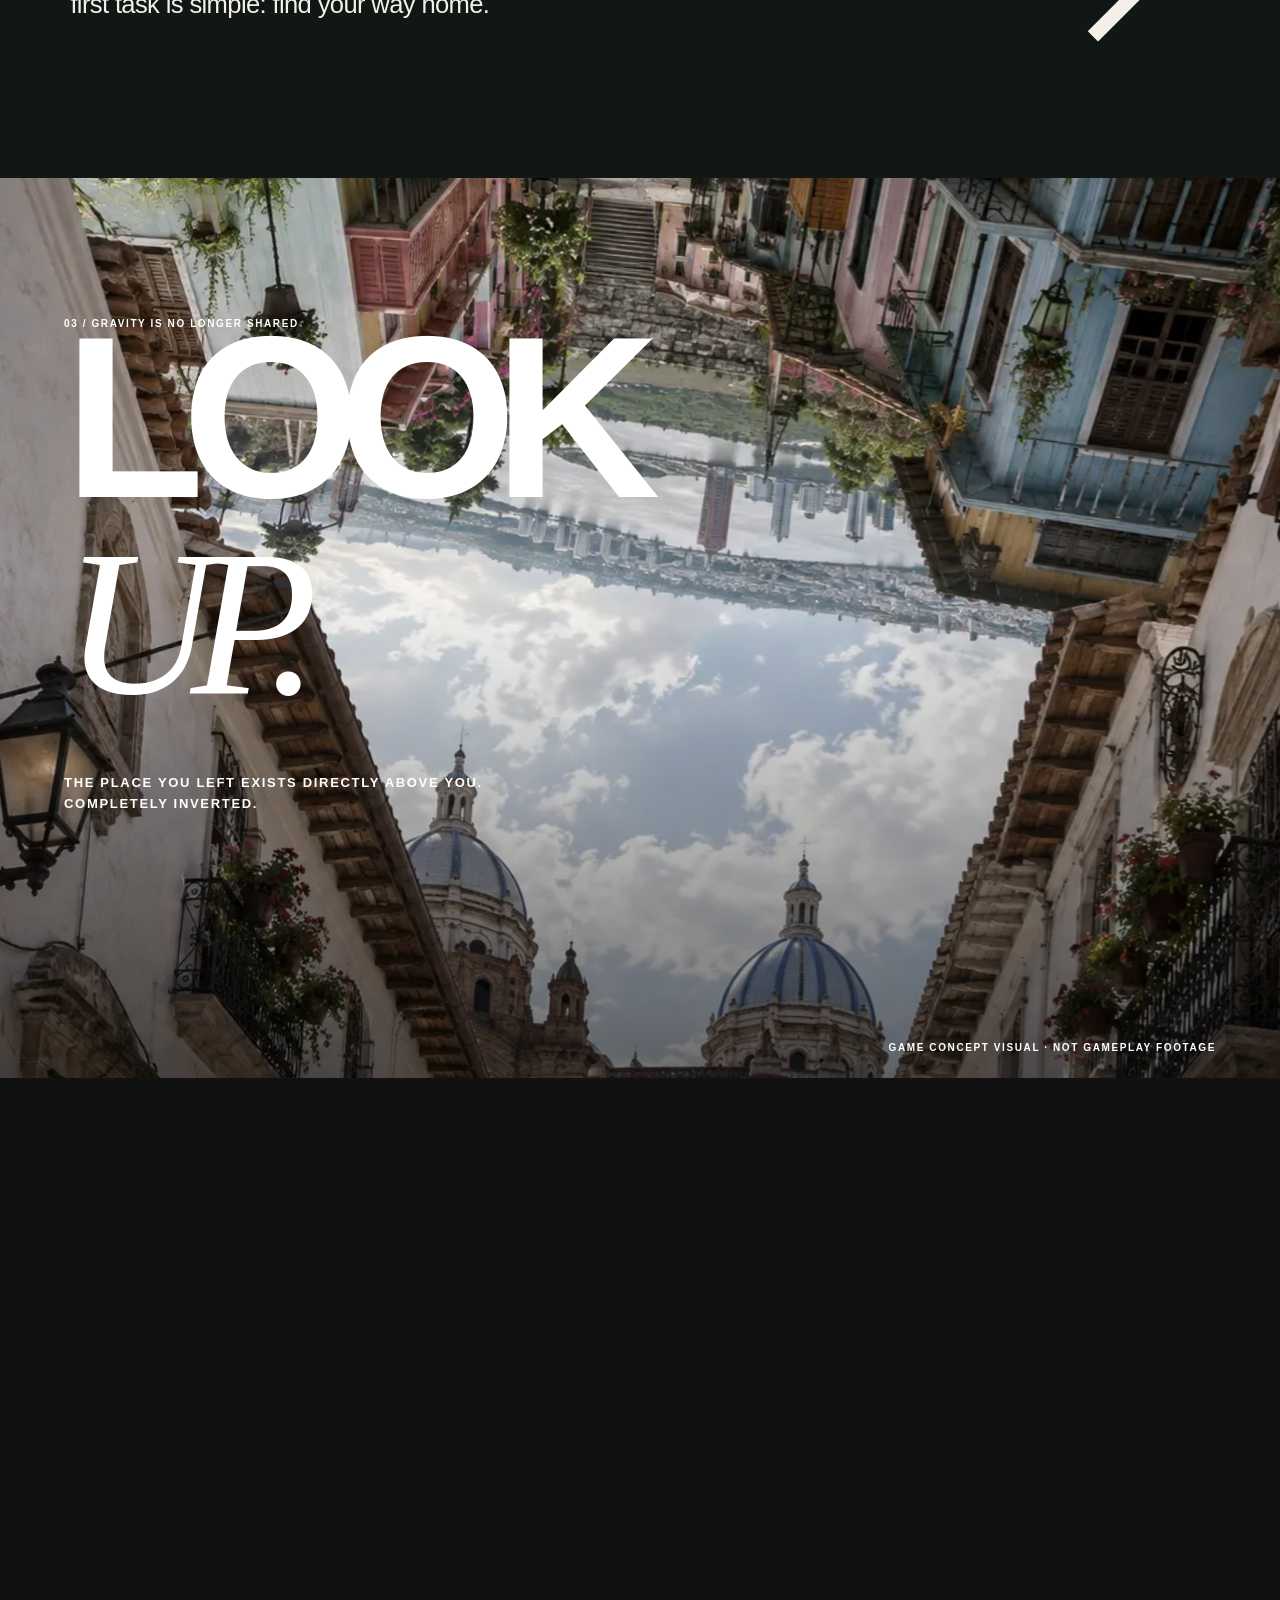
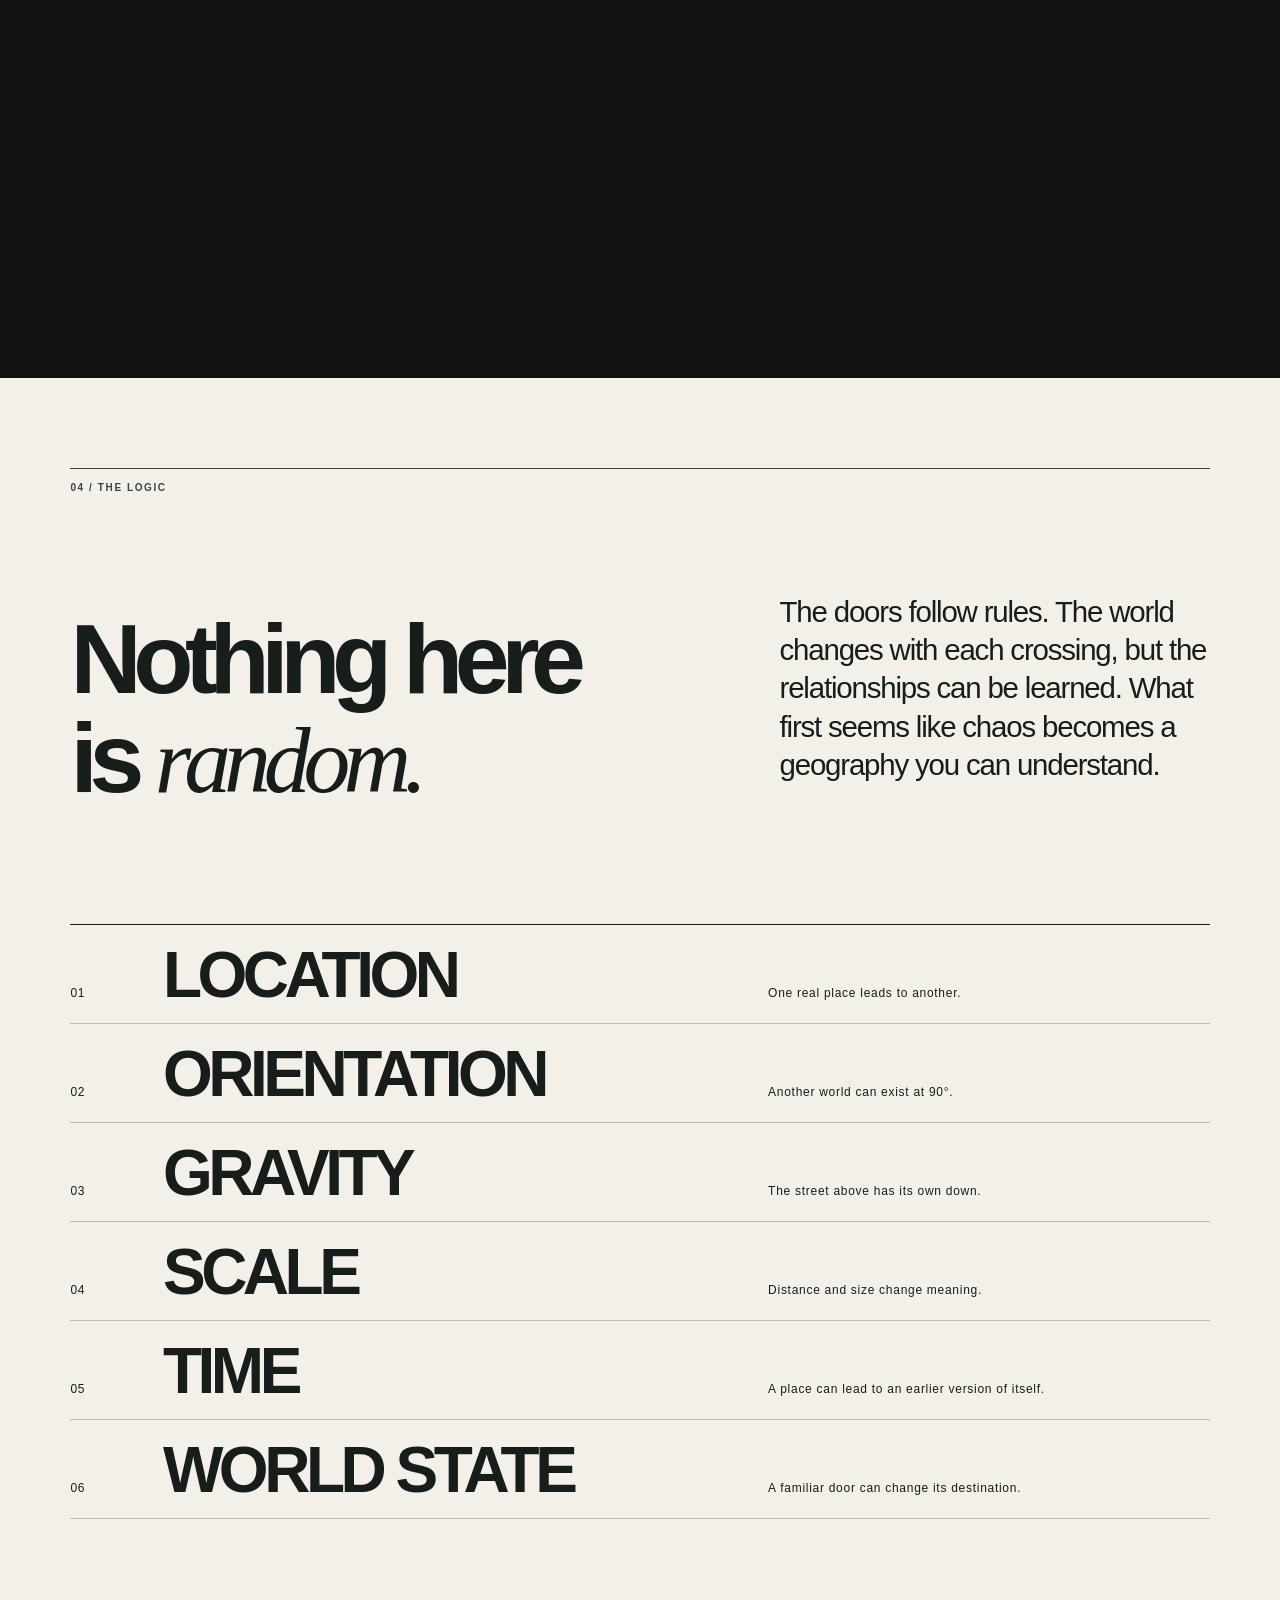
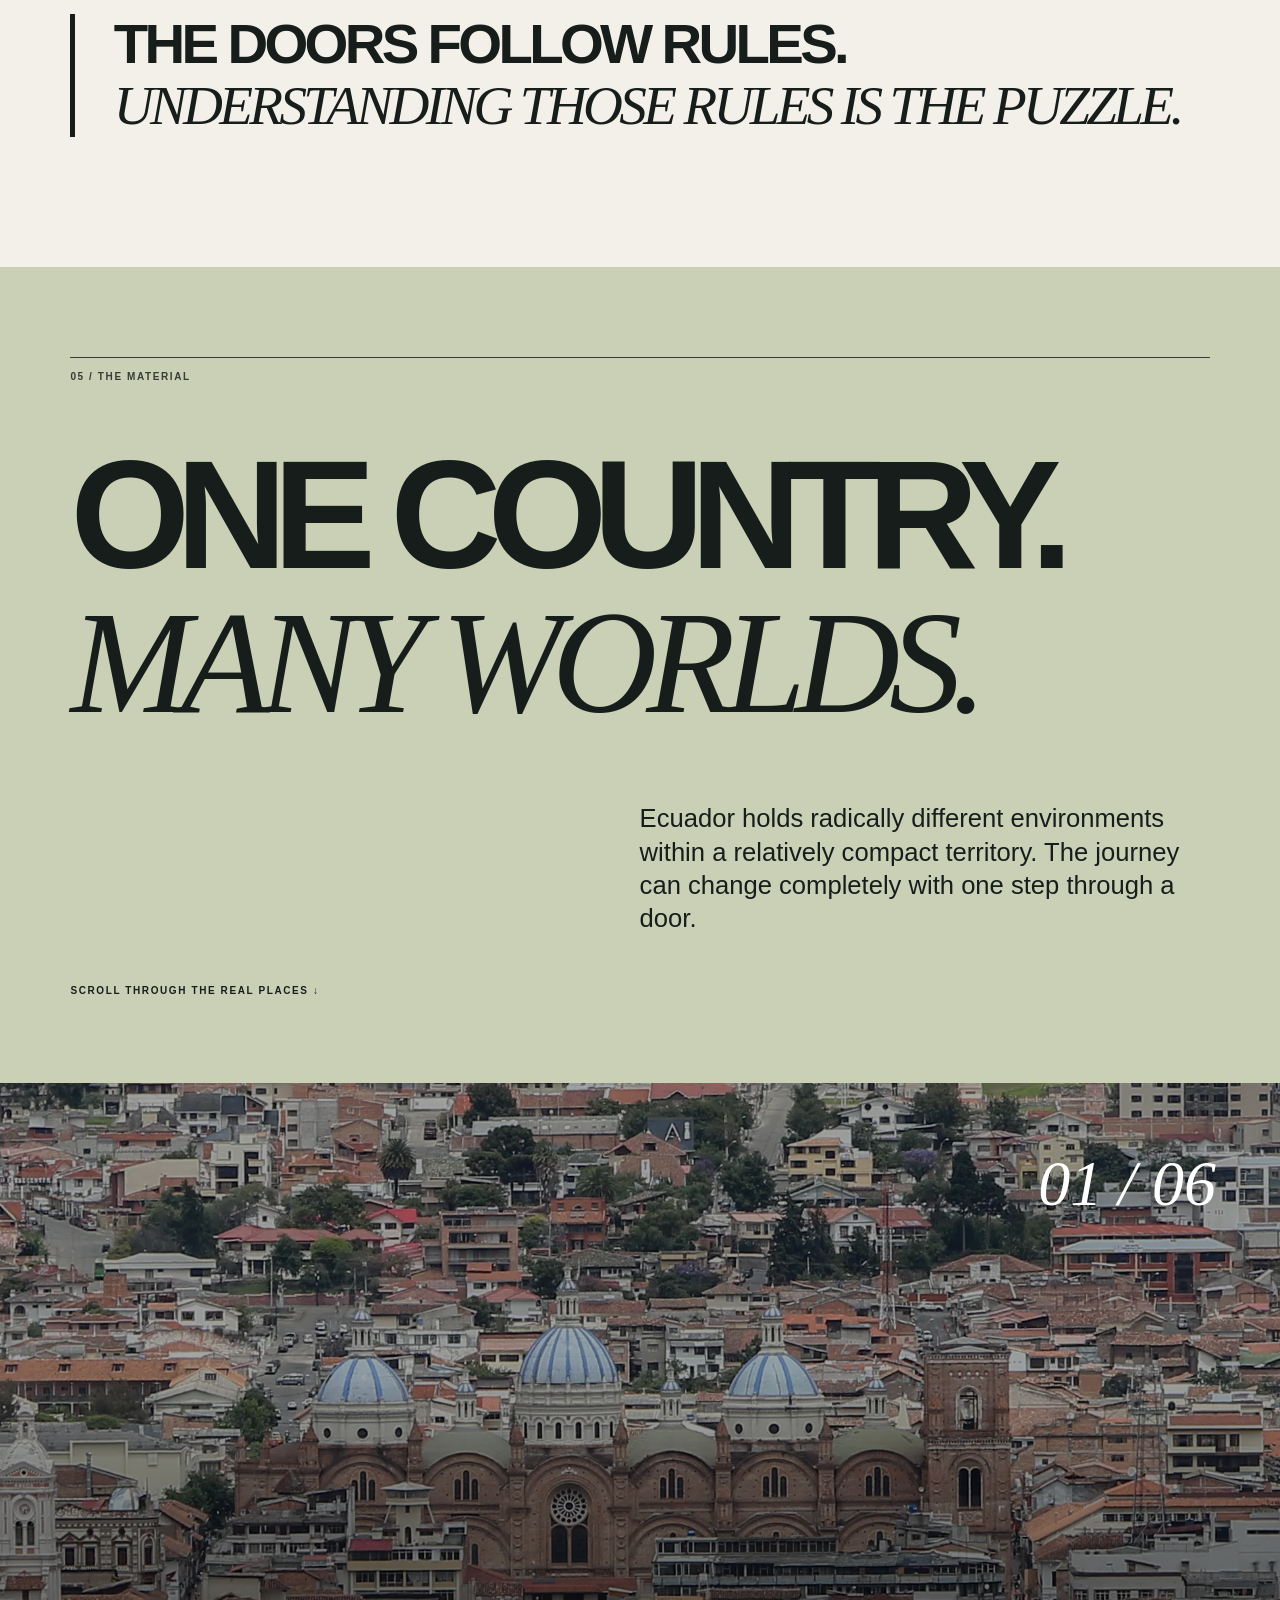
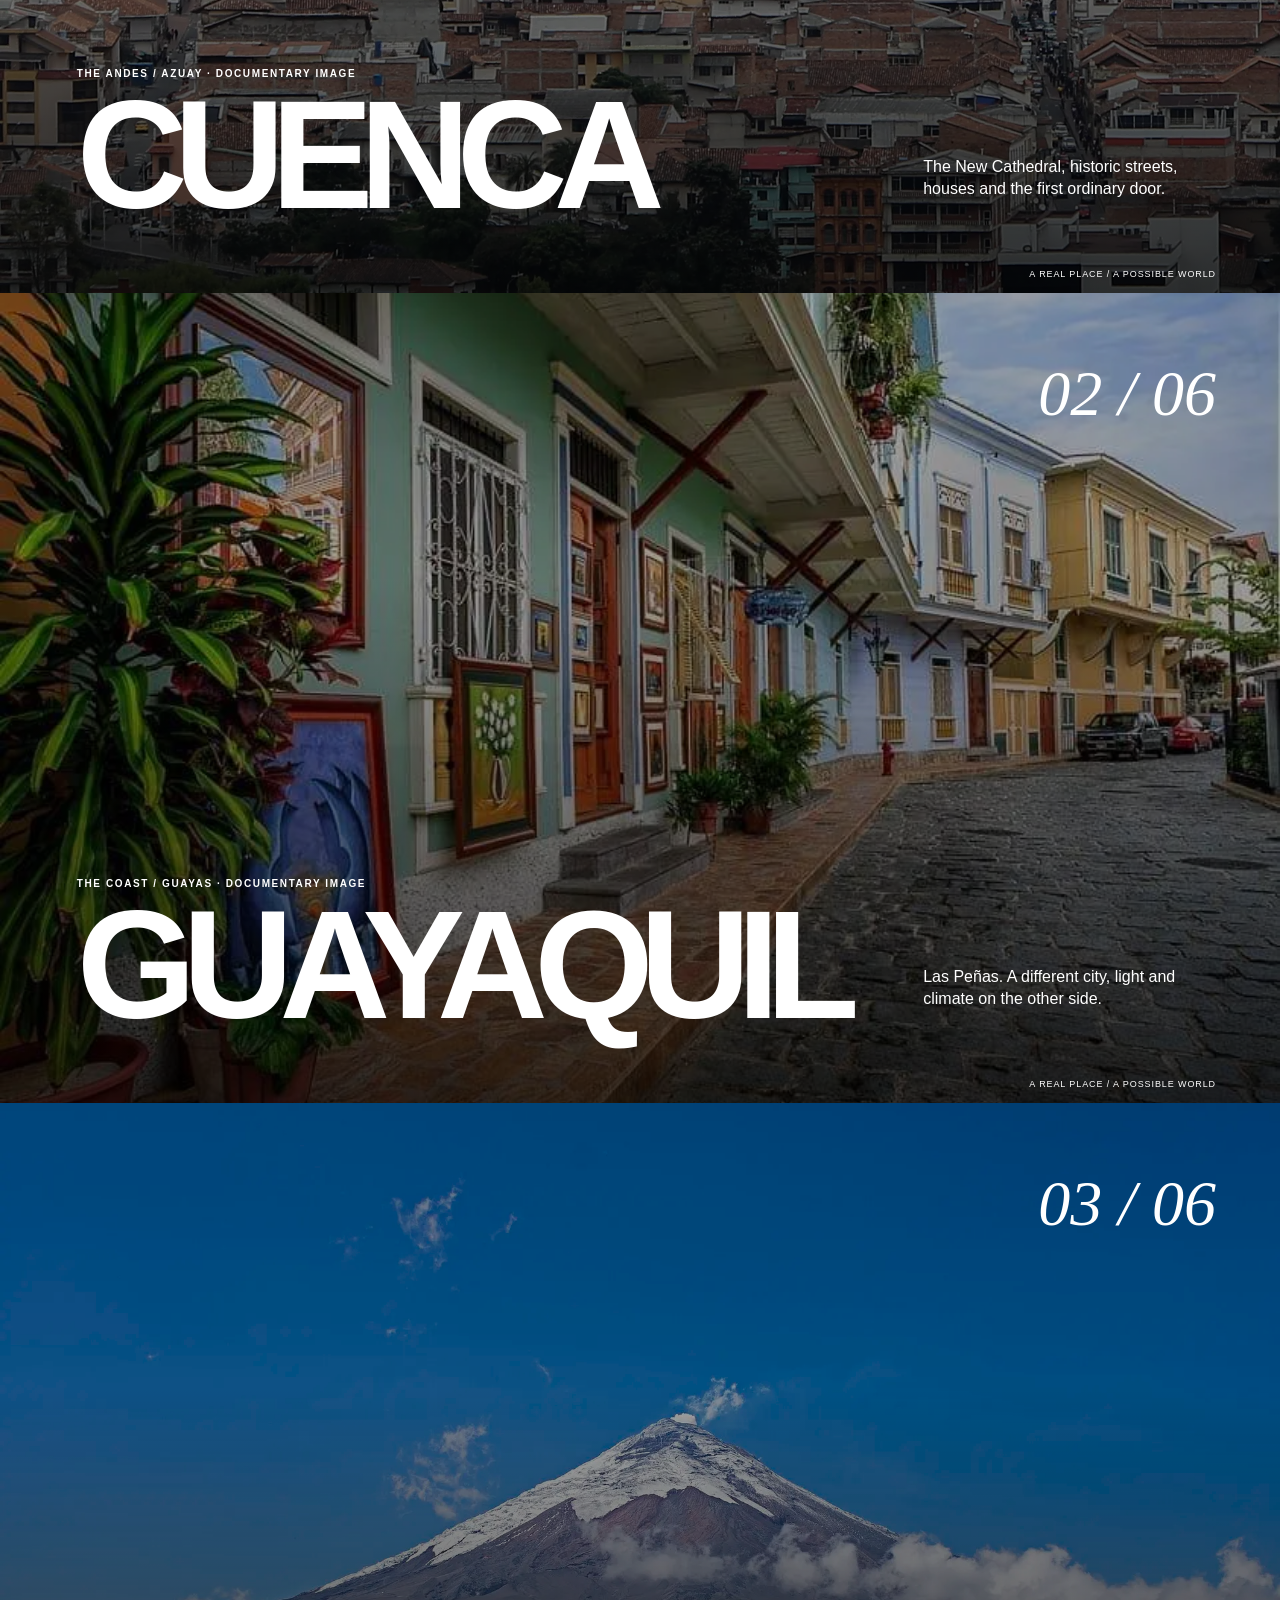
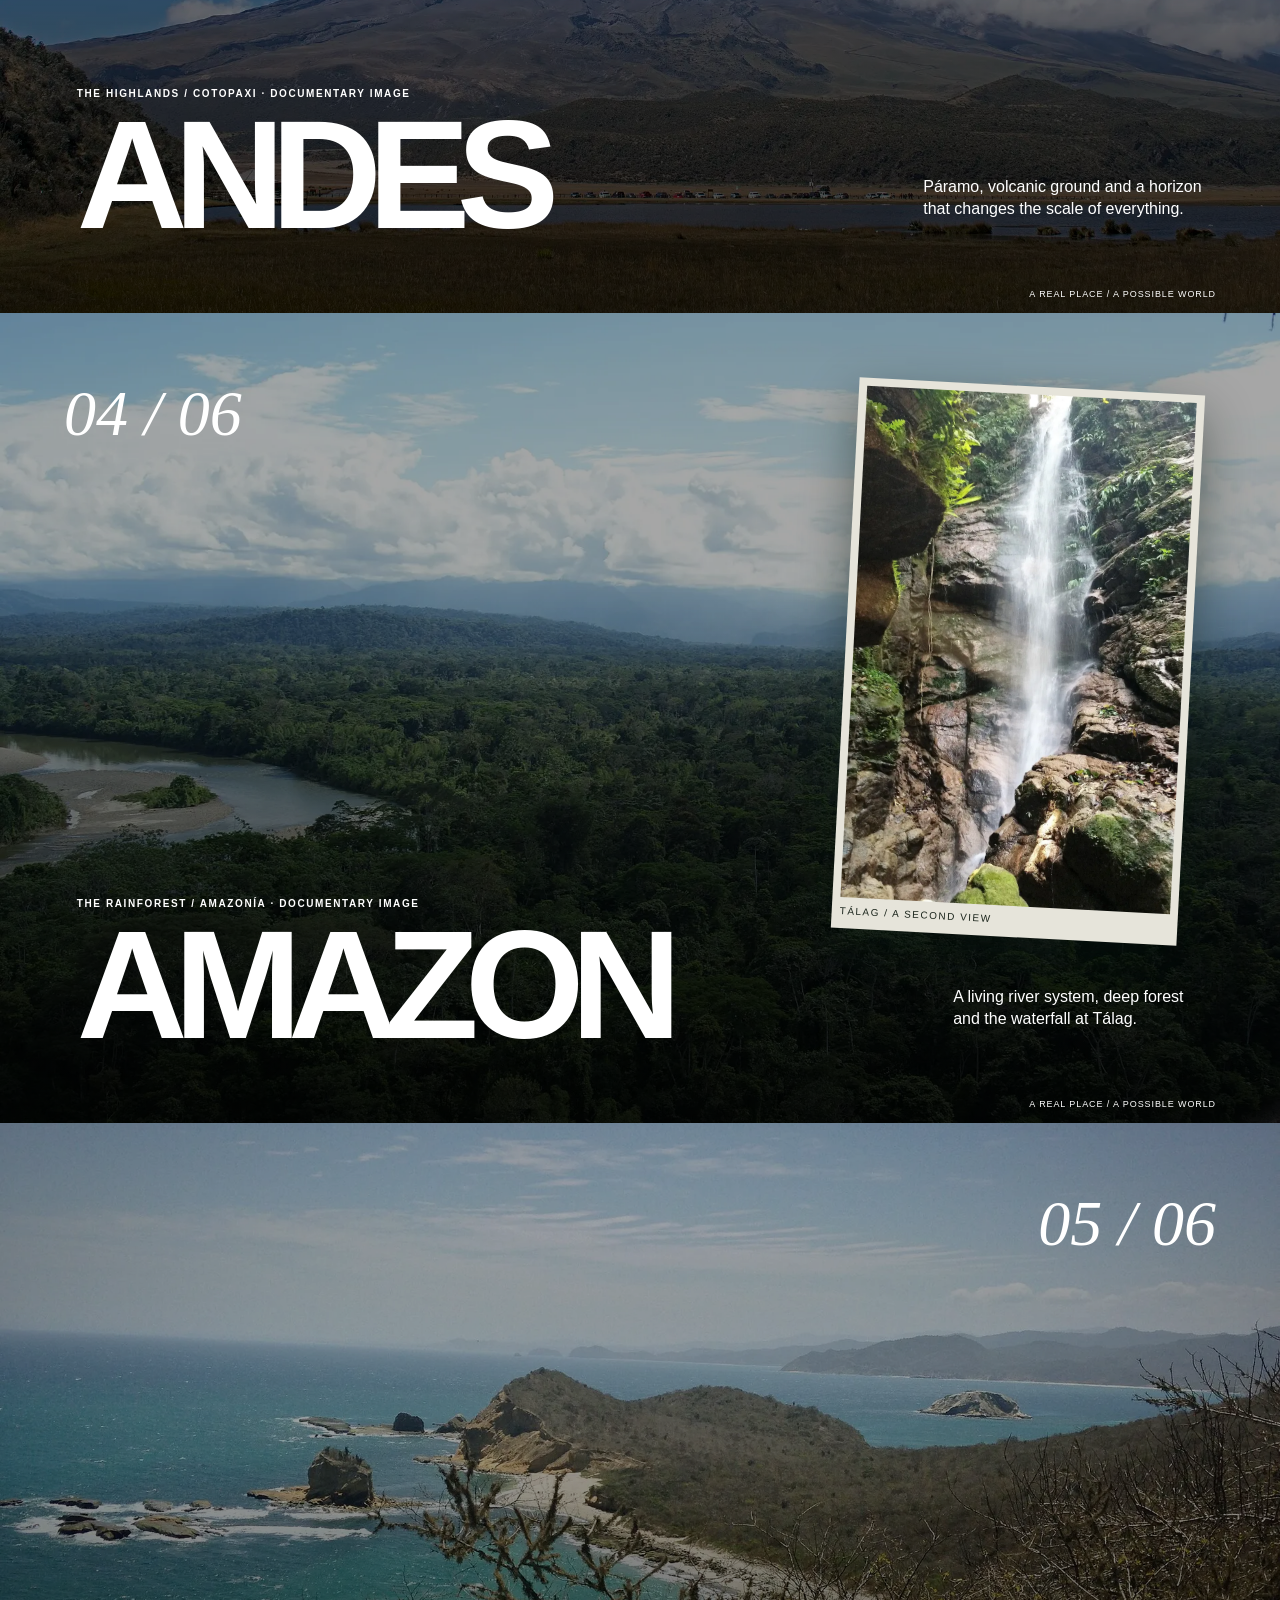
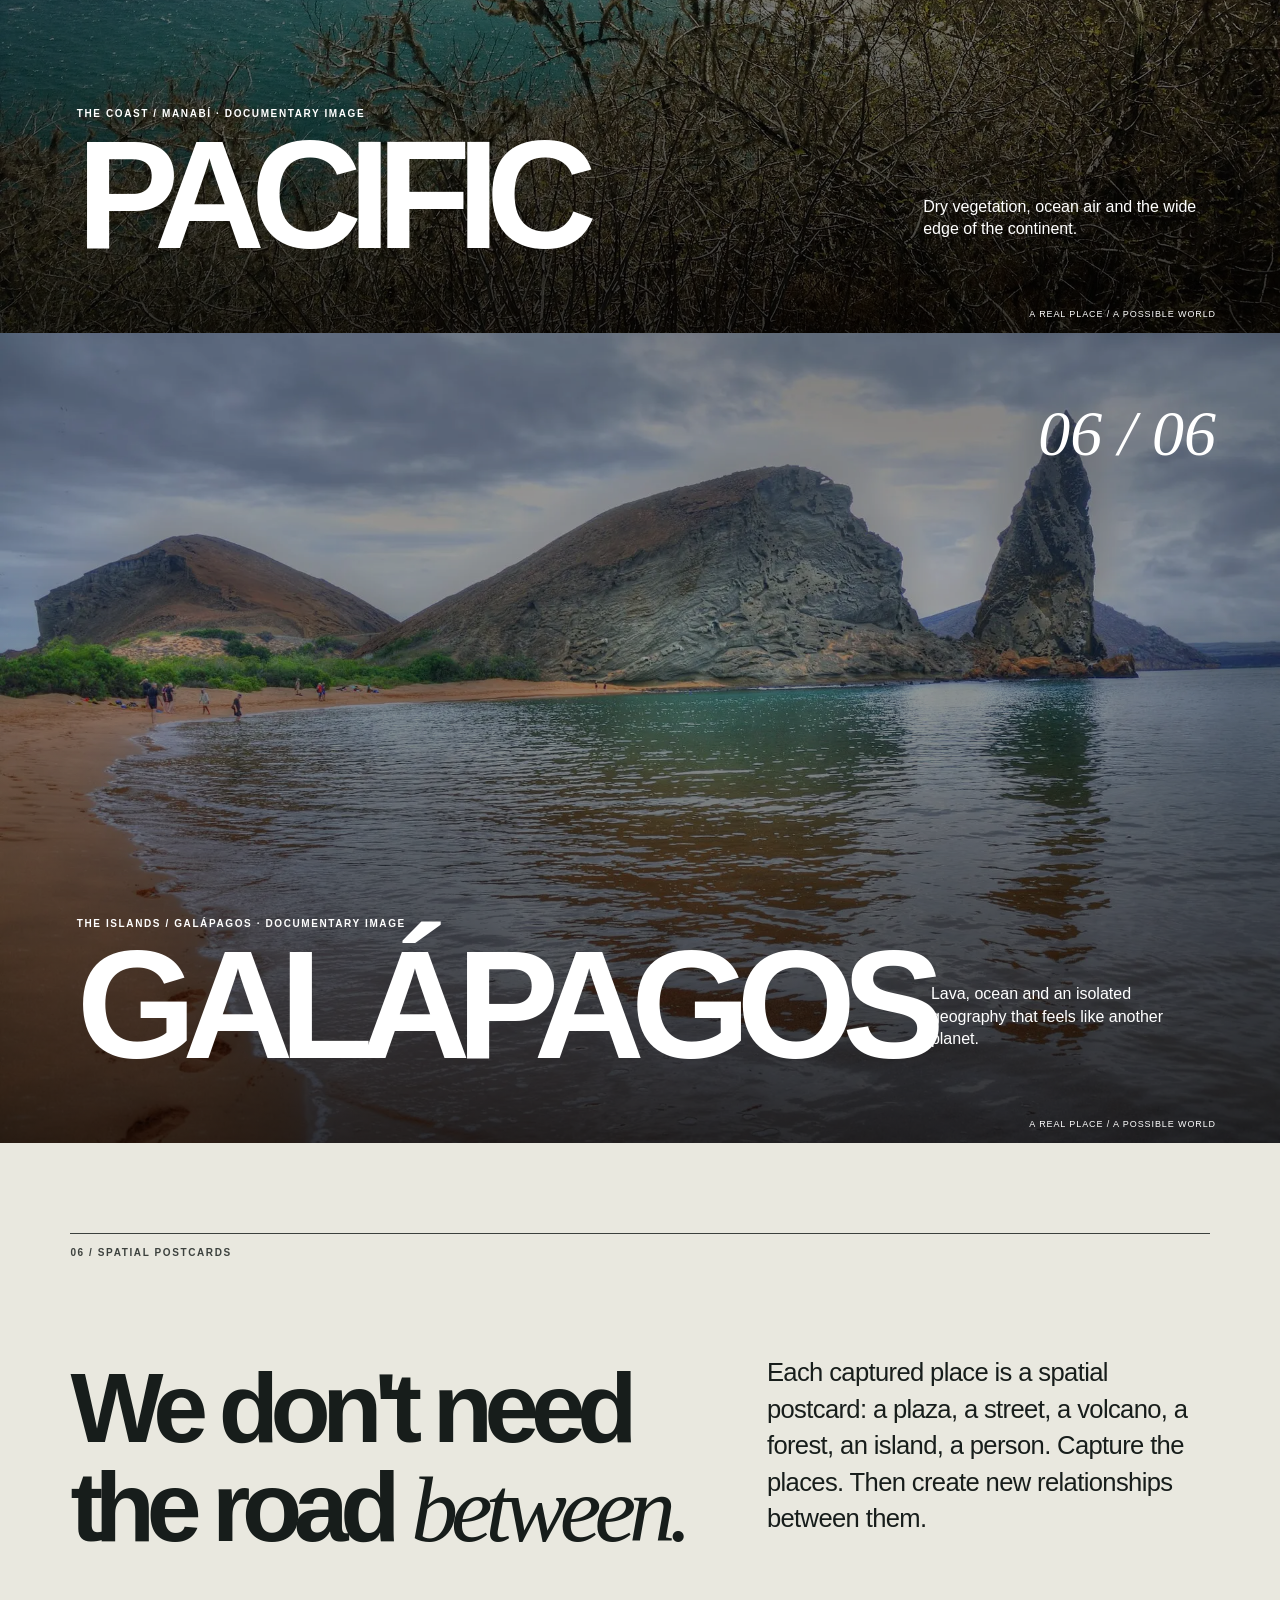
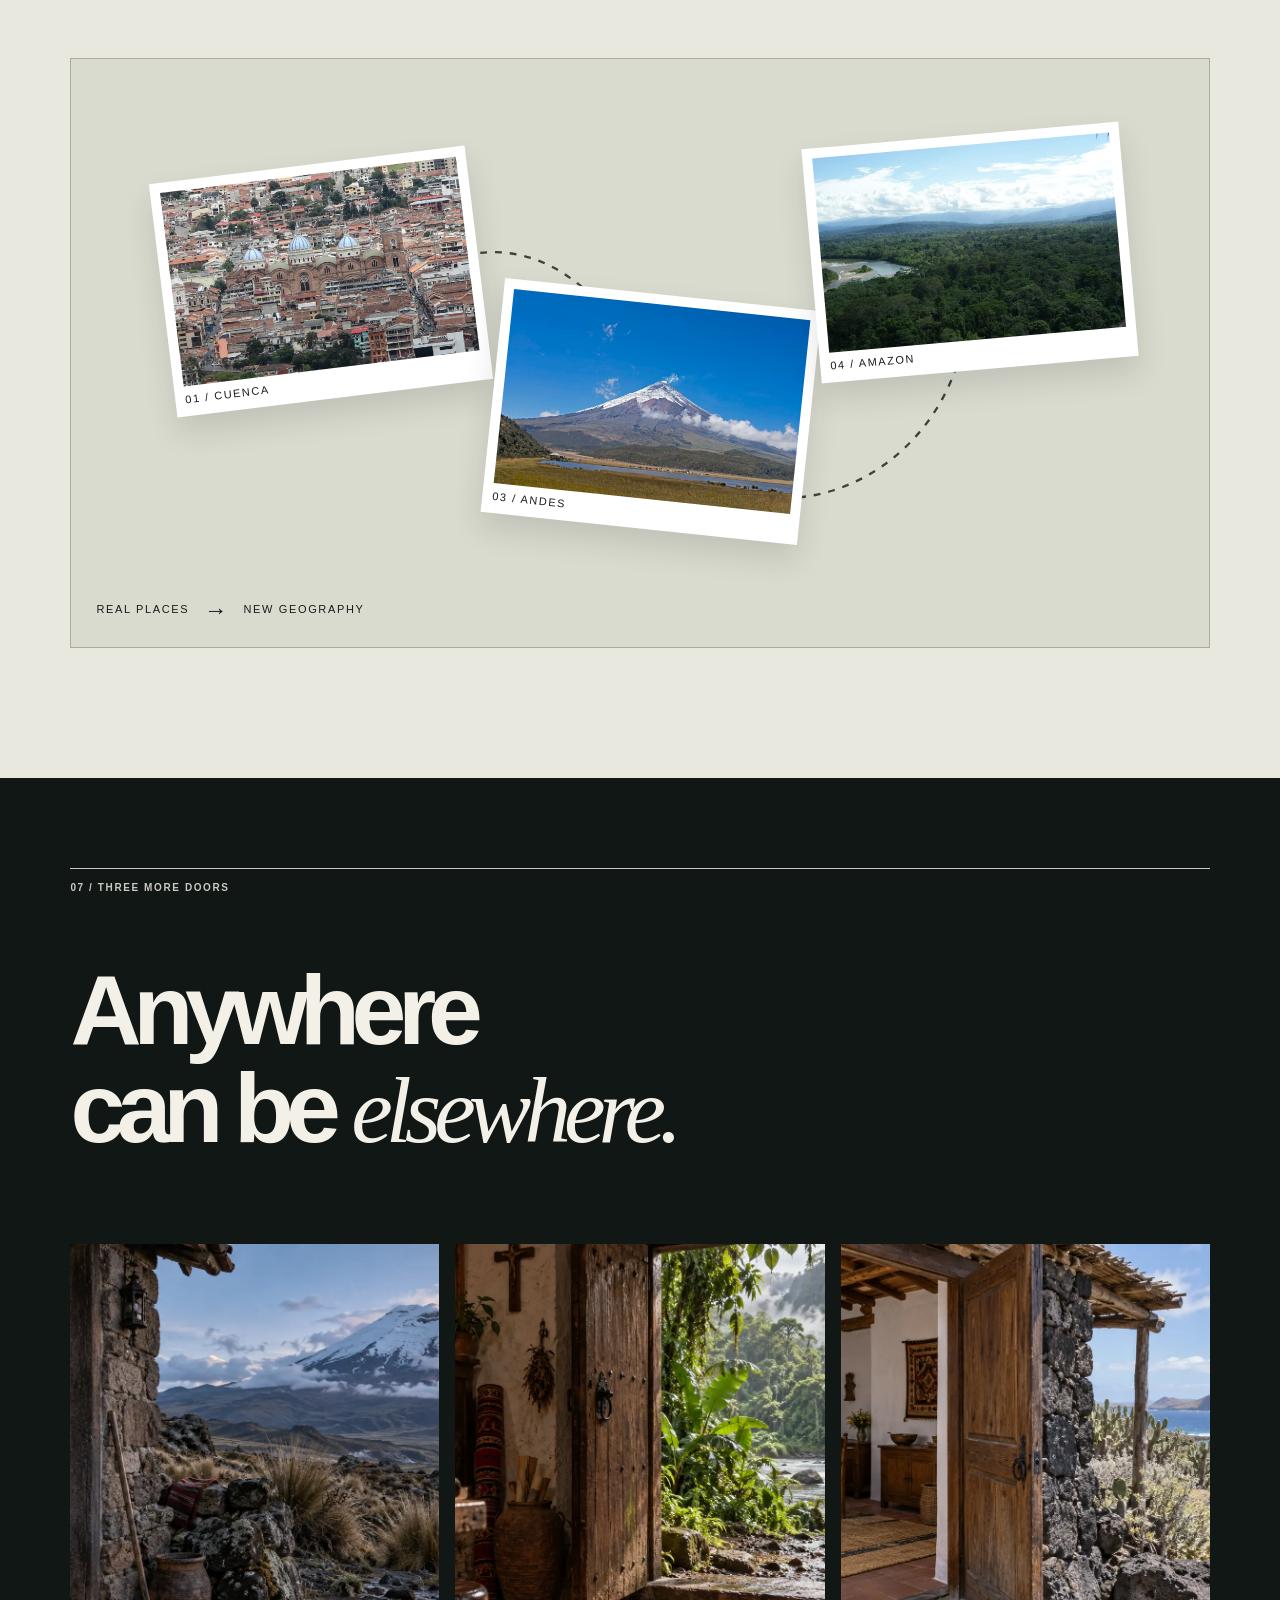
==== commit 875c17bb: "Keep Amazon world number clear of the photo inset" ====
--- a/index.html
+++ b/index.html
@@ -9,9 +9,9 @@
   <meta property="og:description" content="Real places. Real people. Impossible relationships.">
   <meta property="og:image" content="assets/impossible-ecuador.webp">
   <title>Find Your Way Home — A surreal puzzle game</title>
-  <link rel="preload" href="assets/cuenca-source.webp" as="image" fetchpriority="high">
-  <link rel="stylesheet" href="style.css">
-  <script defer src="script.js"></script>
+  <link rel="preload" href="assets/cuenca-source.webp?v=2" as="image" fetchpriority="high">
+  <link rel="stylesheet" href="style.css?v=3">
+  <script defer src="script.js?v=2"></script>
 </head>
 <body>
   <a class="skip" href="#main">Skip to the story</a>
@@ -32,7 +32,7 @@
 
     <section class="premise section-pad" id="story"><div class="section-index">01 / THE FIRST ANOMALY</div><div class="premise-grid"><p class="small-note">A PLACE YOU COULD WALK INTO.<br>A DOOR YOU COULD OPEN.<br>A WORLD YOU COULD LOSE.</p><div><h2 class="display">It begins<br><i>somewhere real.</i></h2><p class="body-copy">A plaza. A street. A house. People go about their lives. You step inside a building and walk through an ordinary door.</p><p class="body-copy">On the other side is another place. It is real too. These places simply should not be connected.</p></div></div></section>
 
-    <section class="first-door" aria-label="The first door"><div class="door-sticky"><img class="door-before" src="assets/cuenca-source.webp" alt="The New Cathedral and historic center of Cuenca" loading="lazy"><img class="door-after" src="assets/first-door.webp" alt="Concept visualization: a Cuenca doorway opens onto Las Peñas, Guayaquil" loading="lazy"><div class="door-copy"><span class="eyebrow">CONCEPT VISUAL / THE FIRST DOOR</span><h2>CUENCA <span>→</span><br>GUAYAQUIL</h2><p>SAME DOOR. DIFFERENT WORLD.</p></div><div class="door-caption meta">THE THRESHOLD / 01 <span>SCROLL TO CROSS ↘</span></div></div></section>
+    <section class="first-door" aria-label="The first door"><div class="door-sticky"><img class="door-before" src="assets/cuenca-source.webp?v=2" alt="The New Cathedral and historic center of Cuenca" loading="lazy"><img class="door-after" src="assets/first-door.webp" alt="Concept visualization: a Cuenca doorway opens onto Las Peñas, Guayaquil" loading="lazy"><div class="door-copy"><span class="eyebrow">CONCEPT VISUAL / THE FIRST DOOR</span><h2>CUENCA <span>→</span><br>GUAYAQUIL</h2><p>SAME DOOR. DIFFERENT WORLD.</p></div><div class="door-caption meta">THE THRESHOLD / 01 <span>SCROLL TO CROSS ↘</span></div></div></section>
 
     <section class="turning section-pad"><div class="section-index">02 / THE RETURN</div><div class="turning-lines" aria-label="You turn around. You try to go back. You don't."><p>YOU TURN AROUND.</p><p>YOU TRY TO GO BACK.</p><p class="turning-final">YOU DON'T.</p></div><div class="turning-foot"><p class="body-copy">The same door is still there. Returning through it does not take you back. Your first task is simple: find your way home.</p><span class="arrow-glyph" aria-hidden="true">↗</span></div></section>
 
@@ -43,7 +43,7 @@
     <section class="worlds-intro" id="worlds"><div class="section-index">05 / THE MATERIAL</div><h2>ONE COUNTRY.<br><i>MANY WORLDS.</i></h2><p>Ecuador holds radically different environments within a relatively compact territory. The journey can change completely with one step through a door.</p><span class="meta">SCROLL THROUGH THE REAL PLACES ↓</span></section>
     <div id="world-sequence" class="world-sequence" aria-label="Six real Ecuadorian worlds"></div>
 
-    <section class="postcards section-pad"><div class="section-index">06 / SPATIAL POSTCARDS</div><div class="postcard-heading"><h2 class="display">We don't need<br>the road <i>between.</i></h2><p class="body-copy">Each captured place is a spatial postcard: a plaza, a street, a volcano, a forest, an island, a person. Capture the places. Then create new relationships between them.</p></div><div class="postcard-map" aria-label="Conceptual map of captured places connected through doors"><div class="postcard-card card-a"><img src="assets/cuenca-source.webp" alt="El Vado, Cuenca" loading="lazy"><span>01 / CUENCA</span></div><div class="postcard-card card-b"><img src="assets/andes-source.webp" alt="Cotopaxi landscape" loading="lazy"><span>03 / ANDES</span></div><div class="postcard-card card-c"><img src="assets/amazon-source.webp" alt="Napo River near Tena" loading="lazy"><span>04 / AMAZON</span></div><svg class="connections" viewBox="0 0 1000 500" preserveAspectRatio="none" aria-hidden="true"><path d="M230 245 C360 100 470 170 520 300 S780 380 790 205"/><circle cx="230" cy="245" r="6"/><circle cx="520" cy="300" r="6"/><circle cx="790" cy="205" r="6"/></svg><div class="map-note">REAL PLACES <span>→</span> NEW GEOGRAPHY</div></div></section>
+    <section class="postcards section-pad"><div class="section-index">06 / SPATIAL POSTCARDS</div><div class="postcard-heading"><h2 class="display">We don't need<br>the road <i>between.</i></h2><p class="body-copy">Each captured place is a spatial postcard: a plaza, a street, a volcano, a forest, an island, a person. Capture the places. Then create new relationships between them.</p></div><div class="postcard-map" aria-label="Conceptual map of captured places connected through doors"><div class="postcard-card card-a"><img src="assets/cuenca-source.webp?v=2" alt="El Vado, Cuenca" loading="lazy"><span>01 / CUENCA</span></div><div class="postcard-card card-b"><img src="assets/andes-source.webp?v=2" alt="Cotopaxi landscape" loading="lazy"><span>03 / ANDES</span></div><div class="postcard-card card-c"><img src="assets/amazon-source.webp?v=2" alt="Napo River near Tena" loading="lazy"><span>04 / AMAZON</span></div><svg class="connections" viewBox="0 0 1000 500" preserveAspectRatio="none" aria-hidden="true"><path d="M230 245 C360 100 470 170 520 300 S780 380 790 205"/><circle cx="230" cy="245" r="6"/><circle cx="520" cy="300" r="6"/><circle cx="790" cy="205" r="6"/></svg><div class="map-note">REAL PLACES <span>→</span> NEW GEOGRAPHY</div></div></section>
 
     <section class="thresholds"><div class="threshold-intro"><div class="section-index">07 / THREE MORE DOORS</div><h2 class="display">Anywhere<br>can be <i>elsewhere.</i></h2></div><div class="threshold-grid"><figure><img src="assets/cotopaxi-door.webp" alt="Concept: a stone refuge opens to Cotopaxi" loading="lazy"><figcaption><b>01 / COTOPAXI</b><span>A doorway into altitude.</span></figcaption></figure><figure><img src="assets/amazon-door.webp" alt="Concept: a Cuenca workshop opens to the Ecuadorian Amazon" loading="lazy"><figcaption><b>02 / AMAZONÍA</b><span>A doorway into density.</span></figcaption></figure><figure><img src="assets/galapagos-door.webp" alt="Concept: an ordinary shelter opens onto the Galápagos coast" loading="lazy"><figcaption><b>03 / GALÁPAGOS</b><span>A doorway into another world.</span></figcaption></figure></div><p class="concept-disclaimer">ARTIST CONCEPT VISUALIZATIONS. THESE ARE PROPOSED SCENES, NOT CAPTURED GAMEPLAY.</p></section>
 
@@ -53,7 +53,7 @@
 
     <section class="people-time section-pad"><div class="section-index">10 / PEOPLE & TIME</div><div><h2 class="display">Places hold<br><i>people.</i><br>Places hold<br><i>memory.</i></h2><div class="people-columns"><p>3D Gaussian Splatting reconstructs captured places from images, preserving their visual richness and irregularity. These real spaces become spatial material for the game.</p><p>4D capture extends that idea into movement: an artisan at work, a musician playing, someone crossing a street. Historic architecture can also connect to another moment of its own past. Presence and memory become part of the puzzle.</p></div><p class="people-mantra">REAL PLACES. REAL PEOPLE.<br>IMPOSSIBLE RELATIONSHIPS.</p></div></section>
 
-    <section class="making section-pad" id="making"><div class="section-index">11 / REALITY → GAME</div><div class="making-head"><h2 class="display">We begin<br>with <i>what exists.</i></h2><p class="body-copy">Ecuador is photographed and filmed. Images become reconstructions. The reconstructions become a playable world. Then the relationships between those real worlds are broken.</p></div><div class="pipeline"><div><span>01 / FIELD</span><strong>REAL ECUADOR</strong><small>Locations, architecture, people</small></div><div><span>02 / CAPTURE</span><strong>CAMERAS + DRONE</strong><small>Images, video, spatial coverage</small></div><div><span>03 / RECONSTRUCT</span><strong>3D + 4D GAUSSIANS</strong><small>Spaces and moving presence</small></div><div><span>04 / BUILD</span><strong>UNREAL ENGINE</strong><small>Playable spatial systems</small></div><div><span>05 / REARRANGE</span><strong>IMPOSSIBLE GEOGRAPHY</strong><small>Doors, gravity, time and rules</small></div></div><div class="making-image"><img src="assets/riobamba-source.webp" alt="Chimborazo, Ecuador, as an example of real source material" loading="lazy"><div><span class="eyebrow">THE SOURCE IS REAL</span><p>THE GEOGRAPHY<br>IS OURS TO BUILD.</p></div></div></section>
+    <section class="making section-pad" id="making"><div class="section-index">11 / REALITY → GAME</div><div class="making-head"><h2 class="display">We begin<br>with <i>what exists.</i></h2><p class="body-copy">Ecuador is photographed and filmed. Images become reconstructions. The reconstructions become a playable world. Then the relationships between those real worlds are broken.</p></div><div class="pipeline"><div><span>01 / FIELD</span><strong>REAL ECUADOR</strong><small>Locations, architecture, people</small></div><div><span>02 / CAPTURE</span><strong>CAMERAS + DRONE</strong><small>Images, video, spatial coverage</small></div><div><span>03 / RECONSTRUCT</span><strong>3D + 4D GAUSSIANS</strong><small>Spaces and moving presence</small></div><div><span>04 / BUILD</span><strong>UNREAL ENGINE</strong><small>Playable spatial systems</small></div><div><span>05 / REARRANGE</span><strong>IMPOSSIBLE GEOGRAPHY</strong><small>Doors, gravity, time and rules</small></div></div><div class="making-image"><img src="assets/riobamba-source.webp?v=2" alt="Chimborazo, Ecuador, as an example of real source material" loading="lazy"><div><span class="eyebrow">THE SOURCE IS REAL</span><p>THE GEOGRAPHY<br>IS OURS TO BUILD.</p></div></div></section>
 
     <section class="media-section section-pad" id="film"><div class="section-index">12 / THE FILM</div><div class="media-heading"><h2 class="display">From reality<br><i>to game.</i></h2><p>THE PROJECT FILM</p></div><div class="media-canvas" data-media="film"><div class="media-poster"><img src="assets/impossible-ecuador.webp" alt="Concept image for the upcoming project film" loading="lazy"><div><span class="media-icon" aria-hidden="true">▷</span><span class="eyebrow">FROM REALITY TO GAME</span><strong>FILM IN PRODUCTION</strong><small>THE FILM WILL APPEAR HERE</small></div></div></div></section>
 
--- a/style.css
+++ b/style.css
@@ -1,7 +1,9 @@
-:root{--ink:#171d1b;--paper:#e9e8df;--cream:#f2f0e8;--dark:#111715;--acid:#d9e886;--line:rgba(25,32,28,.25);--sans:Arial,Helvetica,sans-serif;--serif:Georgia,'Times New Roman',serif}*{box-sizing:border-box}html{scroll-behavior:smooth}body{margin:0;background:var(--paper);color:var(--ink);font-family:var(--sans);overflow-x:hidden}img{display:block;width:100%;height:100%;object-fit:cover}a{color:inherit}button{font:inherit}.skip{position:fixed;top:-100px;left:10px;z-index:100;background:white;padding:12px}.skip:focus{top:10px}.progress{position:fixed;top:0;left:0;height:3px;width:0;background:var(--acid);z-index:99}.site-header{position:absolute;z-index:30;top:0;left:0;width:100%;display:flex;align-items:center;justify-content:space-between;gap:2rem;padding:25px 3.1vw;color:white;border-bottom:1px solid rgba(255,255,255,.5)}.wordmark{display:flex;align-items:center;white-space:nowrap;text-decoration:none;font-size:23px;font-weight:900;letter-spacing:-.09em;line-height:1}.wordmark small{font-size:9px;letter-spacing:.13em;margin-left:17px;font-weight:600}.door-mark{display:inline-block;width:9px;height:19px;margin:0 2px;border:2px solid currentColor;border-bottom:0;transform:translateY(1px)}.site-header nav{display:flex;gap:2.2vw}.site-header nav a,.header-coordinate,.meta,.eyebrow,.section-index,.image-credit,.concept-tag,.concept-disclaimer{font-size:10px;font-weight:700;letter-spacing:.16em;text-decoration:none}.site-header nav a:hover{color:var(--acid)}.header-coordinate{white-space:nowrap}.hero{min-height:760px;height:100svh;position:relative;background:#252721;color:white;overflow:hidden}.hero-image{position:absolute;inset:0;background:url('assets/cuenca-source.webp') center 45%/cover;transform:scale(1.05);animation:hero-settle 2s ease-out forwards}.hero-shade{position:absolute;inset:0;background:linear-gradient(90deg,rgba(5,10,9,.7) 0,rgba(5,10,9,.3) 70%),linear-gradient(0deg,rgba(5,10,9,.7),transparent 42%)}.hero-topline{position:absolute;top:103px;left:3.1vw;right:3.1vw;display:flex;justify-content:space-between}.hero-content{position:absolute;left:3vw;right:3vw;bottom:7.5vh}.eyebrow{margin:0 0 18px}.hero h1{font-size:clamp(5rem,11.8vw,13rem);letter-spacing:-.095em;line-height:.83;margin:0;font-weight:900;max-width:1200px}.hero h1 em{font-family:var(--serif);font-weight:400;letter-spacing:-.08em}.hero-bottom{display:flex;justify-content:space-between;align-items:flex-end;border-top:1px solid rgba(255,255,255,.65);margin-top:34px;padding-top:19px;font-size:clamp(15px,1.65vw,22px);font-weight:700}.hero-bottom p{margin:0}.down-link{font-size:10px;text-decoration:none;letter-spacing:.14em;white-space:nowrap}.down-link span{font-size:25px;margin-left:12px}.image-credit{position:absolute;bottom:10px;left:3vw;font-size:8px;opacity:.75}@keyframes hero-settle{to{transform:scale(1)}}.section-pad{padding:90px 5.5vw 130px}.section-index{border-top:1px solid currentColor;padding-top:13px;width:100%;margin-bottom:70px;opacity:.82}.display{font-size:clamp(3.6rem,7.7vw,10rem);letter-spacing:-.085em;line-height:.96;font-weight:800;margin:0}.display i,.worlds-intro i,.impossible-copy i,.footer-title i{font:italic 400 .95em var(--serif);letter-spacing:-.075em}.body-copy{font-size:clamp(19px,2vw,27px);line-height:1.43;max-width:680px;letter-spacing:-.025em}.premise{background:var(--cream);min-height:92vh}.premise-grid{display:grid;grid-template-columns:32% 1fr;gap:4vw}.small-note{font-size:11px;letter-spacing:.14em;line-height:1.9;margin-top:10px}.premise .body-copy{margin:38px 0 0 25%;max-width:590px}.first-door{height:230vh;background:#161b18}.door-sticky{height:100vh;position:sticky;top:0;overflow:hidden;color:white}.door-sticky>img{position:absolute;inset:0}.door-before{filter:brightness(.55)}.door-after{clip-path:inset(0 50% 0 50%);will-change:clip-path}.door-sticky:after,.look-sticky:after,.impossible-frame:after{content:"";position:absolute;inset:0;background:linear-gradient(0deg,rgba(0,0,0,.55),transparent 55%);pointer-events:none}.door-copy{position:absolute;z-index:2;bottom:15%;left:5.5vw}.door-copy h2{font-size:clamp(3.8rem,10vw,12rem);line-height:.82;letter-spacing:-.095em;margin:0}.door-copy h2 span{font-family:var(--serif);font-weight:400}.door-copy p{font-size:13px;letter-spacing:.18em;margin-top:25px}.door-caption{position:absolute;z-index:2;bottom:32px;left:5.5vw;right:5.5vw;display:flex;justify-content:space-between;border-top:1px solid white;padding-top:12px}.turning{background:var(--dark);color:var(--cream);min-height:110vh}.turning-lines p{font-size:clamp(3.5rem,9vw,11rem);line-height:1.05;letter-spacing:-.085em;font-weight:900;margin:0 0 2.5rem}.turning-lines p:nth-child(2){margin-left:7vw}.turning-lines .turning-final{font:italic 400 clamp(5rem,12vw,14rem)/1 var(--serif);margin-left:22vw;color:var(--acid)}.turning-foot{display:flex;justify-content:space-between;align-items:end;margin-top:12vh}.turning-foot p{max-width:450px}.arrow-glyph{font:200 11rem var(--serif);line-height:.7}.look-section{height:200vh;background:#111}.look-sticky{height:100vh;position:sticky;top:0;overflow:hidden;color:white}.look-sticky img{object-position:center 50%;transform:scale(1.2);will-change:transform}.look-overlay{position:absolute;z-index:2;top:15%;left:5vw}.look-overlay h2{font-size:clamp(7rem,18vw,22rem);line-height:.75;letter-spacing:-.1em;margin:0 0 30px}.look-overlay h2 i{font:italic 400 .9em var(--serif)}.look-overlay p{font-size:13px;font-weight:bold;letter-spacing:.13em;line-height:1.6}.concept-tag{position:absolute;bottom:25px;right:5vw;z-index:2;color:#fff}.rules{background:var(--cream)}.rules-lead{display:grid;grid-template-columns:1.5fr 1fr;gap:5vw;align-items:end}.rules-lead p{font-size:clamp(20px,2.3vw,32px);line-height:1.3;letter-spacing:-.04em;max-width:520px}.rule-list{margin:110px 0 95px;border-top:1px solid var(--ink)}.rule-list>div{display:grid;grid-template-columns:7% 52% 1fr;align-items:baseline;gap:1vw;border-bottom:1px solid var(--line);padding:18px 0 16px}.rule-list span,.rule-list small{font-size:12px;letter-spacing:.06em}.rule-list strong{font-size:clamp(2rem,5vw,6rem);letter-spacing:-.07em;line-height:1}.rules-thesis{font-size:clamp(2rem,4.4vw,5rem);line-height:1.07;letter-spacing:-.065em;font-weight:800;border-left:5px solid var(--ink);padding-left:3vw}.rules-thesis em{font:italic 400 .98em var(--serif)}.worlds-intro{background:#c9d0b5;padding:90px 5.5vw 85px;min-height:75vh}.worlds-intro h2{font-size:clamp(5rem,12vw,15rem);line-height:.83;letter-spacing:-.09em;margin:0}.worlds-intro p{max-width:570px;margin:55px 0 45px auto;font-size:clamp(20px,2vw,28px);line-height:1.3}.world-sequence{background:var(--dark)}.world-panel{min-height:90vh;position:relative;overflow:hidden;color:white;display:flex;align-items:flex-end;padding:6vw}.world-panel img{position:absolute;inset:0;filter:brightness(.65);transition:transform 1.2s ease}.world-panel.in-view img{transform:scale(1.055)}.world-panel:after{content:"";position:absolute;inset:0;background:linear-gradient(0deg,rgba(0,0,0,.65),transparent 65%)}.world-panel-content{position:relative;z-index:1;width:100%;display:grid;grid-template-columns:1fr auto;align-items:end}.world-panel-content h3{font-size:clamp(5rem,12vw,15rem);line-height:.8;letter-spacing:-.09em;margin:15px 0 0}.world-panel-content p{max-width:280px;font-size:16px;line-height:1.4}.world-panel-content .meta{display:block}.world-panel .world-counter{position:absolute;z-index:2;right:5vw;top:5vw;font:italic 4rem var(--serif)}.world-panel .world-credit{position:absolute;right:5vw;bottom:14px;z-index:2;font-size:9px;letter-spacing:.1em}.postcards{background:#e9e8df}.postcard-heading{display:grid;grid-template-columns:1.4fr 1fr;gap:6vw;align-items:end}.postcard-map{height:590px;position:relative;margin-top:95px;background:#d9dbcf;overflow:hidden;border:1px solid var(--line)}.postcard-card{position:absolute;width:28%;height:40%;background:#fff;padding:10px 10px 30px;box-shadow:0 15px 30px #131c1922;z-index:2}.postcard-card span{font-size:11px;letter-spacing:.14em;display:block;margin-top:7px}.card-a{left:8%;top:18%;transform:rotate(-7deg)}.card-b{left:37%;top:40%;transform:rotate(6deg)}.card-c{right:7%;top:13%;transform:rotate(-5deg)}.connections{position:absolute;inset:0;width:100%;height:100%;z-index:1}.connections path{stroke:#38453e;stroke-width:2;stroke-dasharray:6 7;fill:none}.connections circle{fill:#293c34}.map-note{position:absolute;bottom:23px;left:25px;font-size:11px;letter-spacing:.15em}.map-note span{font-size:23px;vertical-align:middle;margin:0 10px}.thresholds{background:var(--dark);color:#f3f0e8;padding:90px 5.5vw 100px}.threshold-intro{margin-bottom:80px}.threshold-grid{display:grid;grid-template-columns:repeat(3,1fr);gap:16px}.threshold-grid figure{margin:0}.threshold-grid img{height:clamp(260px,35vw,570px)}.threshold-grid figcaption{display:flex;justify-content:space-between;gap:10px;padding-top:15px;font-size:11px;letter-spacing:.07em}.threshold-grid figcaption span{opacity:.65;text-align:right}.concept-disclaimer{margin:70px 0 0;opacity:.6}.impossible{background:#111;padding:0}.impossible-frame{height:110vh;min-height:700px;position:relative;overflow:hidden;color:#fff}.impossible-frame img{position:absolute;inset:0}.impossible-copy{position:absolute;z-index:2;top:10%;left:5.5vw}.impossible-copy h2{font-size:clamp(4rem,8.5vw,11rem);line-height:.87;letter-spacing:-.09em;margin:18px 0}.references{background:var(--cream)}.references>.body-copy{margin:60px 0 100px 30%}.reference-list{border-top:1px solid var(--ink)}.reference-list a{display:grid;grid-template-columns:5% 40% 1fr 25px;gap:1vw;align-items:center;border-bottom:1px solid var(--line);text-decoration:none;padding:24px 0}.reference-list a:hover strong{font-style:italic}.reference-list span,.reference-list small{font-size:12px}.reference-list strong{font-size:clamp(1.3rem,2.6vw,3rem);letter-spacing:-.04em}.reference-list b{font-size:24px;font-weight:400}.reference-end{font-size:clamp(2.3rem,5.5vw,6rem);line-height:.99;letter-spacing:-.07em;font-weight:800;max-width:1000px;margin:100px 0 0}.people-time{background:#9daba2;color:#101b17}.people-time>.section-index{margin-bottom:90px}.people-time>div:nth-child(2){max-width:1050px;margin-left:auto}.people-columns{display:grid;grid-template-columns:1fr 1fr;gap:6vw;margin:90px 0}.people-columns p,.grant-layout p{font-size:clamp(19px,1.8vw,25px);line-height:1.43;letter-spacing:-.025em}.people-mantra{font-size:clamp(2rem,4vw,5rem);line-height:1;letter-spacing:-.06em;font-weight:800;border-top:1px solid;padding-top:23px}.making{background:var(--cream)}.making-head{display:grid;grid-template-columns:1.2fr .7fr;gap:5vw;align-items:end}.pipeline{display:grid;grid-template-columns:repeat(5,1fr);gap:0;border-top:1px solid;margin:100px 0}.pipeline>div{min-height:220px;border-right:1px solid var(--line);padding:18px 15px 15px;display:flex;flex-direction:column;justify-content:space-between}.pipeline>div:first-child{border-left:1px solid var(--line)}.pipeline span,.pipeline small{font-size:11px;line-height:1.5}.pipeline strong{font-size:clamp(20px,2.5vw,38px);line-height:1;letter-spacing:-.06em}.making-image{height:75vh;min-height:420px;position:relative;overflow:hidden;color:white}.making-image img{filter:brightness(.7)}.making-image>div{position:absolute;top:10%;left:4%}.making-image p{font-size:clamp(3rem,7vw,9rem);line-height:.9;letter-spacing:-.08em;font-weight:800}.media-section{background:#181f1c;color:var(--cream)}.media-heading{display:flex;align-items:end;justify-content:space-between;margin-bottom:60px}.media-heading p{font-size:11px;letter-spacing:.15em}.media-canvas{width:88%;margin:auto;aspect-ratio:16/9;background:#222;position:relative;overflow:hidden;border:1px solid #a9b4a4}.media-poster{position:absolute;inset:0}.media-poster:after{content:"";position:absolute;inset:0;background:rgba(3,8,7,.54)}.media-poster>div{position:absolute;z-index:1;inset:0;display:flex;flex-direction:column;align-items:center;justify-content:center;text-align:center;padding:10px}.media-icon,.crosshair{font-size:clamp(2rem,5vw,5rem);font-weight:100;border:1px solid #ddd;width:90px;height:90px;border-radius:50%;display:grid;place-items:center;margin-bottom:25px}.media-poster strong{font-size:clamp(2rem,6vw,7rem);letter-spacing:-.07em;line-height:1}.media-poster small{font-size:10px;letter-spacing:.15em;margin-top:25px}.demo-section{background:#c7d0bf;color:#15201b}.demo-section .media-canvas{border-color:#172019}.demo-poster:after{background:rgba(4,14,12,.58)}.demo-poster>div{color:white}.journal{background:var(--cream)}.journal-head{display:grid;grid-template-columns:1.3fr .7fr;gap:5vw;align-items:end}.journal-head p{font-size:20px;line-height:1.4}.journal-list{margin-top:100px;border-top:1px solid}.journal-row{display:grid;grid-template-columns:9% 1fr auto;gap:2vw;align-items:center;padding:24px 0;border-bottom:1px solid var(--line)}.journal-row span,.journal-row small{font-size:11px;letter-spacing:.11em}.journal-row strong{font-size:clamp(1.7rem,4.5vw,5rem);line-height:1;letter-spacing:-.06em}.journal-row small{text-align:right}.grant{background:#abb8a8}.grant-layout{display:grid;grid-template-columns:1.3fr .7fr;gap:7vw}.grant-layout .grant-caveat{font-size:10px;letter-spacing:.13em;line-height:1.6;margin-top:45px}footer{background:#111715;color:var(--cream);padding:70px 5.5vw 28px}.footer-top{display:flex;justify-content:space-between;align-items:end}.footer-title{font-size:clamp(5rem,12vw,16rem);line-height:.82;letter-spacing:-.09em;font-weight:900;text-decoration:none}.back-top,.footer-bottom{font-size:10px;letter-spacing:.14em;text-decoration:none}.footer-bottom{display:flex;justify-content:space-between;border-top:1px solid #777;padding-top:25px;margin-top:95px}
+:root{--ink:#171d1b;--paper:#e9e8df;--cream:#f2f0e8;--dark:#111715;--acid:#d9e886;--line:rgba(25,32,28,.25);--sans:Arial,Helvetica,sans-serif;--serif:Georgia,'Times New Roman',serif}*{box-sizing:border-box}html{scroll-behavior:smooth}body{margin:0;background:var(--paper);color:var(--ink);font-family:var(--sans);overflow-x:hidden}img{display:block;width:100%;height:100%;object-fit:cover}a{color:inherit}button{font:inherit}.skip{position:fixed;top:-100px;left:10px;z-index:100;background:white;padding:12px}.skip:focus{top:10px}.progress{position:fixed;top:0;left:0;height:3px;width:0;background:var(--acid);z-index:99}.site-header{position:absolute;z-index:30;top:0;left:0;width:100%;display:flex;align-items:center;justify-content:space-between;gap:2rem;padding:25px 3.1vw;color:white;border-bottom:1px solid rgba(255,255,255,.5)}.wordmark{display:flex;align-items:center;white-space:nowrap;text-decoration:none;font-size:23px;font-weight:900;letter-spacing:-.09em;line-height:1}.wordmark small{font-size:9px;letter-spacing:.13em;margin-left:17px;font-weight:600}.door-mark{display:inline-block;width:9px;height:19px;margin:0 2px;border:2px solid currentColor;border-bottom:0;transform:translateY(1px)}.site-header nav{display:flex;gap:2.2vw}.site-header nav a,.header-coordinate,.meta,.eyebrow,.section-index,.image-credit,.concept-tag,.concept-disclaimer{font-size:10px;font-weight:700;letter-spacing:.16em;text-decoration:none}.site-header nav a:hover{color:var(--acid)}.header-coordinate{white-space:nowrap}.hero{min-height:760px;height:100svh;position:relative;background:#252721;color:white;overflow:hidden}.hero-image{position:absolute;inset:0;background:url('assets/cuenca-source.webp?v=2') center 45%/cover;transform:scale(1.05);animation:hero-settle 2s ease-out forwards}.hero-shade{position:absolute;inset:0;background:linear-gradient(90deg,rgba(5,10,9,.7) 0,rgba(5,10,9,.3) 70%),linear-gradient(0deg,rgba(5,10,9,.7),transparent 42%)}.hero-topline{position:absolute;top:103px;left:3.1vw;right:3.1vw;display:flex;justify-content:space-between}.hero-content{position:absolute;left:3vw;right:3vw;bottom:7.5vh}.eyebrow{margin:0 0 18px}.hero h1{font-size:clamp(5rem,11.8vw,13rem);letter-spacing:-.095em;line-height:.83;margin:0;font-weight:900;max-width:1200px}.hero h1 em{font-family:var(--serif);font-weight:400;letter-spacing:-.08em}.hero-bottom{display:flex;justify-content:space-between;align-items:flex-end;border-top:1px solid rgba(255,255,255,.65);margin-top:34px;padding-top:19px;font-size:clamp(15px,1.65vw,22px);font-weight:700}.hero-bottom p{margin:0}.down-link{font-size:10px;text-decoration:none;letter-spacing:.14em;white-space:nowrap}.down-link span{font-size:25px;margin-left:12px}.image-credit{position:absolute;bottom:10px;left:3vw;font-size:8px;opacity:.75}@keyframes hero-settle{to{transform:scale(1)}}.section-pad{padding:90px 5.5vw 130px}.section-index{border-top:1px solid currentColor;padding-top:13px;width:100%;margin-bottom:70px;opacity:.82}.display{font-size:clamp(3.6rem,7.7vw,10rem);letter-spacing:-.085em;line-height:.96;font-weight:800;margin:0}.display i,.worlds-intro i,.impossible-copy i,.footer-title i{font:italic 400 .95em var(--serif);letter-spacing:-.075em}.body-copy{font-size:clamp(19px,2vw,27px);line-height:1.43;max-width:680px;letter-spacing:-.025em}.premise{background:var(--cream);min-height:92vh}.premise-grid{display:grid;grid-template-columns:32% 1fr;gap:4vw}.small-note{font-size:11px;letter-spacing:.14em;line-height:1.9;margin-top:10px}.premise .body-copy{margin:38px 0 0 25%;max-width:590px}.first-door{height:230vh;background:#161b18}.door-sticky{height:100vh;position:sticky;top:0;overflow:hidden;color:white}.door-sticky>img{position:absolute;inset:0}.door-before{filter:brightness(.55)}.door-after{clip-path:inset(0 50% 0 50%);will-change:clip-path}.door-sticky:after,.look-sticky:after,.impossible-frame:after{content:"";position:absolute;inset:0;background:linear-gradient(0deg,rgba(0,0,0,.55),transparent 55%);pointer-events:none}.door-copy{position:absolute;z-index:2;bottom:15%;left:5.5vw}.door-copy h2{font-size:clamp(3.8rem,10vw,12rem);line-height:.82;letter-spacing:-.095em;margin:0}.door-copy h2 span{font-family:var(--serif);font-weight:400}.door-copy p{font-size:13px;letter-spacing:.18em;margin-top:25px}.door-caption{position:absolute;z-index:2;bottom:32px;left:5.5vw;right:5.5vw;display:flex;justify-content:space-between;border-top:1px solid white;padding-top:12px}.turning{background:var(--dark);color:var(--cream);min-height:110vh}.turning-lines p{font-size:clamp(3.5rem,9vw,11rem);line-height:1.05;letter-spacing:-.085em;font-weight:900;margin:0 0 2.5rem}.turning-lines p:nth-child(2){margin-left:7vw}.turning-lines .turning-final{font:italic 400 clamp(5rem,12vw,14rem)/1 var(--serif);margin-left:22vw;color:var(--acid)}.turning-foot{display:flex;justify-content:space-between;align-items:end;margin-top:12vh}.turning-foot p{max-width:450px}.arrow-glyph{font:200 11rem var(--serif);line-height:.7}.look-section{height:200vh;background:#111}.look-sticky{height:100vh;position:sticky;top:0;overflow:hidden;color:white}.look-sticky img{object-position:center 50%;transform:scale(1.2);will-change:transform}.look-overlay{position:absolute;z-index:2;top:15%;left:5vw}.look-overlay h2{font-size:clamp(7rem,18vw,22rem);line-height:.75;letter-spacing:-.1em;margin:0 0 30px}.look-overlay h2 i{font:italic 400 .9em var(--serif)}.look-overlay p{font-size:13px;font-weight:bold;letter-spacing:.13em;line-height:1.6}.concept-tag{position:absolute;bottom:25px;right:5vw;z-index:2;color:#fff}.rules{background:var(--cream)}.rules-lead{display:grid;grid-template-columns:1.5fr 1fr;gap:5vw;align-items:end}.rules-lead p{font-size:clamp(20px,2.3vw,32px);line-height:1.3;letter-spacing:-.04em;max-width:520px}.rule-list{margin:110px 0 95px;border-top:1px solid var(--ink)}.rule-list>div{display:grid;grid-template-columns:7% 52% 1fr;align-items:baseline;gap:1vw;border-bottom:1px solid var(--line);padding:18px 0 16px}.rule-list span,.rule-list small{font-size:12px;letter-spacing:.06em}.rule-list strong{font-size:clamp(2rem,5vw,6rem);letter-spacing:-.07em;line-height:1}.rules-thesis{font-size:clamp(2rem,4.4vw,5rem);line-height:1.07;letter-spacing:-.065em;font-weight:800;border-left:5px solid var(--ink);padding-left:3vw}.rules-thesis em{font:italic 400 .98em var(--serif)}.worlds-intro{background:#c9d0b5;padding:90px 5.5vw 85px;min-height:75vh}.worlds-intro h2{font-size:clamp(5rem,12vw,15rem);line-height:.83;letter-spacing:-.09em;margin:0}.worlds-intro p{max-width:570px;margin:55px 0 45px auto;font-size:clamp(20px,2vw,28px);line-height:1.3}.world-sequence{background:var(--dark)}.world-panel{min-height:90vh;position:relative;overflow:hidden;color:white;display:flex;align-items:flex-end;padding:6vw}.world-panel img{position:absolute;inset:0;filter:brightness(.65);transition:transform 1.2s ease}.world-panel.in-view img{transform:scale(1.055)}.world-panel:after{content:"";position:absolute;inset:0;background:linear-gradient(0deg,rgba(0,0,0,.65),transparent 65%)}.world-panel-content{position:relative;z-index:1;width:100%;display:grid;grid-template-columns:1fr auto;align-items:end}.world-panel-content h3{font-size:clamp(5rem,12vw,15rem);line-height:.8;letter-spacing:-.09em;margin:15px 0 0}.world-panel-content p{max-width:280px;font-size:16px;line-height:1.4}.world-panel-content .meta{display:block}.world-panel .world-counter{position:absolute;z-index:2;right:5vw;top:5vw;font:italic 4rem var(--serif)}.world-panel .world-credit{position:absolute;right:5vw;bottom:14px;z-index:2;font-size:9px;letter-spacing:.1em}.postcards{background:#e9e8df}.postcard-heading{display:grid;grid-template-columns:1.4fr 1fr;gap:6vw;align-items:end}.postcard-map{height:590px;position:relative;margin-top:95px;background:#d9dbcf;overflow:hidden;border:1px solid var(--line)}.postcard-card{position:absolute;width:28%;height:40%;background:#fff;padding:10px 10px 30px;box-shadow:0 15px 30px #131c1922;z-index:2}.postcard-card span{font-size:11px;letter-spacing:.14em;display:block;margin-top:7px}.card-a{left:8%;top:18%;transform:rotate(-7deg)}.card-b{left:37%;top:40%;transform:rotate(6deg)}.card-c{right:7%;top:13%;transform:rotate(-5deg)}.connections{position:absolute;inset:0;width:100%;height:100%;z-index:1}.connections path{stroke:#38453e;stroke-width:2;stroke-dasharray:6 7;fill:none}.connections circle{fill:#293c34}.map-note{position:absolute;bottom:23px;left:25px;font-size:11px;letter-spacing:.15em}.map-note span{font-size:23px;vertical-align:middle;margin:0 10px}.thresholds{background:var(--dark);color:#f3f0e8;padding:90px 5.5vw 100px}.threshold-intro{margin-bottom:80px}.threshold-grid{display:grid;grid-template-columns:repeat(3,1fr);gap:16px}.threshold-grid figure{margin:0}.threshold-grid img{height:clamp(260px,35vw,570px)}.threshold-grid figcaption{display:flex;justify-content:space-between;gap:10px;padding-top:15px;font-size:11px;letter-spacing:.07em}.threshold-grid figcaption span{opacity:.65;text-align:right}.concept-disclaimer{margin:70px 0 0;opacity:.6}.impossible{background:#111;padding:0}.impossible-frame{height:110vh;min-height:700px;position:relative;overflow:hidden;color:#fff}.impossible-frame img{position:absolute;inset:0}.impossible-copy{position:absolute;z-index:2;top:10%;left:5.5vw}.impossible-copy h2{font-size:clamp(4rem,8.5vw,11rem);line-height:.87;letter-spacing:-.09em;margin:18px 0}.references{background:var(--cream)}.references>.body-copy{margin:60px 0 100px 30%}.reference-list{border-top:1px solid var(--ink)}.reference-list a{display:grid;grid-template-columns:5% 40% 1fr 25px;gap:1vw;align-items:center;border-bottom:1px solid var(--line);text-decoration:none;padding:24px 0}.reference-list a:hover strong{font-style:italic}.reference-list span,.reference-list small{font-size:12px}.reference-list strong{font-size:clamp(1.3rem,2.6vw,3rem);letter-spacing:-.04em}.reference-list b{font-size:24px;font-weight:400}.reference-end{font-size:clamp(2.3rem,5.5vw,6rem);line-height:.99;letter-spacing:-.07em;font-weight:800;max-width:1000px;margin:100px 0 0}.people-time{background:#9daba2;color:#101b17}.people-time>.section-index{margin-bottom:90px}.people-time>div:nth-child(2){max-width:1050px;margin-left:auto}.people-columns{display:grid;grid-template-columns:1fr 1fr;gap:6vw;margin:90px 0}.people-columns p,.grant-layout p{font-size:clamp(19px,1.8vw,25px);line-height:1.43;letter-spacing:-.025em}.people-mantra{font-size:clamp(2rem,4vw,5rem);line-height:1;letter-spacing:-.06em;font-weight:800;border-top:1px solid;padding-top:23px}.making{background:var(--cream)}.making-head{display:grid;grid-template-columns:1.2fr .7fr;gap:5vw;align-items:end}.pipeline{display:grid;grid-template-columns:repeat(5,1fr);gap:0;border-top:1px solid;margin:100px 0}.pipeline>div{min-height:220px;border-right:1px solid var(--line);padding:18px 15px 15px;display:flex;flex-direction:column;justify-content:space-between}.pipeline>div:first-child{border-left:1px solid var(--line)}.pipeline span,.pipeline small{font-size:11px;line-height:1.5}.pipeline strong{font-size:clamp(20px,2.5vw,38px);line-height:1;letter-spacing:-.06em}.making-image{height:75vh;min-height:420px;position:relative;overflow:hidden;color:white}.making-image img{filter:brightness(.7)}.making-image>div{position:absolute;top:10%;left:4%}.making-image p{font-size:clamp(3rem,7vw,9rem);line-height:.9;letter-spacing:-.08em;font-weight:800}.media-section{background:#181f1c;color:var(--cream)}.media-heading{display:flex;align-items:end;justify-content:space-between;margin-bottom:60px}.media-heading p{font-size:11px;letter-spacing:.15em}.media-canvas{width:88%;margin:auto;aspect-ratio:16/9;background:#222;position:relative;overflow:hidden;border:1px solid #a9b4a4}.media-poster{position:absolute;inset:0}.media-poster:after{content:"";position:absolute;inset:0;background:rgba(3,8,7,.54)}.media-poster>div{position:absolute;z-index:1;inset:0;display:flex;flex-direction:column;align-items:center;justify-content:center;text-align:center;padding:10px}.media-icon,.crosshair{font-size:clamp(2rem,5vw,5rem);font-weight:100;border:1px solid #ddd;width:90px;height:90px;border-radius:50%;display:grid;place-items:center;margin-bottom:25px}.media-poster strong{font-size:clamp(2rem,6vw,7rem);letter-spacing:-.07em;line-height:1}.media-poster small{font-size:10px;letter-spacing:.15em;margin-top:25px}.demo-section{background:#c7d0bf;color:#15201b}.demo-section .media-canvas{border-color:#172019}.demo-poster:after{background:rgba(4,14,12,.58)}.demo-poster>div{color:white}.journal{background:var(--cream)}.journal-head{display:grid;grid-template-columns:1.3fr .7fr;gap:5vw;align-items:end}.journal-head p{font-size:20px;line-height:1.4}.journal-list{margin-top:100px;border-top:1px solid}.journal-row{display:grid;grid-template-columns:9% 1fr auto;gap:2vw;align-items:center;padding:24px 0;border-bottom:1px solid var(--line)}.journal-row span,.journal-row small{font-size:11px;letter-spacing:.11em}.journal-row strong{font-size:clamp(1.7rem,4.5vw,5rem);line-height:1;letter-spacing:-.06em}.journal-row small{text-align:right}.grant{background:#abb8a8}.grant-layout{display:grid;grid-template-columns:1.3fr .7fr;gap:7vw}.grant-layout .grant-caveat{font-size:10px;letter-spacing:.13em;line-height:1.6;margin-top:45px}footer{background:#111715;color:var(--cream);padding:70px 5.5vw 28px}.footer-top{display:flex;justify-content:space-between;align-items:end}.footer-title{font-size:clamp(5rem,12vw,16rem);line-height:.82;letter-spacing:-.09em;font-weight:900;text-decoration:none}.back-top,.footer-bottom{font-size:10px;letter-spacing:.14em;text-decoration:none}.footer-bottom{display:flex;justify-content:space-between;border-top:1px solid #777;padding-top:25px;margin-top:95px}
 @media(max-width:800px){.site-header{padding:18px 5vw}.site-header nav{display:none}.header-coordinate{font-size:9px}.hero{height:100svh;min-height:600px}.hero-topline{top:85px;left:5vw;right:5vw}.hero-topline span:last-child{display:none}.hero-content{left:5vw;right:5vw;bottom:8vh}.hero h1{font-size:clamp(4.6rem,16.3vw,8rem)}.hero-bottom{gap:15px;align-items:start}.hero-bottom p{max-width:200px;line-height:1.15}.down-link{font-size:8px}.image-credit{left:5vw}.section-pad,.thresholds{padding:65px 5vw 90px}.section-index{margin-bottom:55px}.premise-grid,.rules-lead,.postcard-heading,.making-head,.journal-head,.grant-layout{display:block}.premise-grid .small-note{margin-bottom:60px}.premise .body-copy{margin-left:0}.display{font-size:clamp(3.5rem,12vw,7rem)}.door-copy{bottom:20%}.door-copy h2{font-size:clamp(3.5rem,13vw,7rem)}.turning-lines p{font-size:clamp(3rem,12vw,7rem)}.turning-lines .turning-final{margin-left:4vw;font-size:clamp(5rem,18vw,9rem)}.turning-foot{margin-top:16vh}.arrow-glyph{font-size:6rem}.look-overlay{top:21%}.look-overlay h2{font-size:clamp(6rem,22vw,12rem)}.look-overlay p{max-width:250px}.rules-lead p{margin:45px 0}.rule-list{margin:75px 0}.rule-list>div{grid-template-columns:8% 1fr;gap:12px}.rule-list small{grid-column:2}.rule-list strong{font-size:clamp(2rem,7vw,4rem)}.worlds-intro{padding:65px 5vw}.worlds-intro h2{font-size:clamp(4.5rem,16vw,9rem)}.worlds-intro p{margin:50px 0 35px}.world-panel{min-height:82vh;padding:7vw}.world-panel-content{display:block}.world-panel-content h3{font-size:clamp(4.7rem,17vw,9rem)}.world-panel-content p{margin-top:30px;max-width:250px}.world-panel .world-counter{font-size:3rem}.postcard-heading .body-copy{margin:50px 0}.postcard-map{height:650px;margin-top:40px}.postcard-card{width:53%;height:27%}.card-a{left:5%;top:5%}.card-b{left:37%;top:35%}.card-c{left:6%;top:68%}.connections{transform:rotate(90deg)}.map-note{right:10px;left:auto;top:15px;bottom:auto;font-size:8px}.threshold-grid{grid-template-columns:1fr;gap:55px}.threshold-grid img{height:55vh;max-height:550px}.impossible-frame{height:90vh;min-height:650px}.impossible-frame img{object-position:53% center}.impossible-copy{top:11%}.impossible-copy h2{font-size:clamp(3.1rem,11vw,6rem)}.references>.body-copy{margin:50px 0 65px}.reference-list a{grid-template-columns:25px 1fr 25px;gap:10px}.reference-list small{grid-column:2}.reference-list b{grid-column:3;grid-row:1}.reference-end{margin-top:70px}.people-time>div:nth-child(2){margin-left:0}.people-columns{grid-template-columns:1fr;gap:10px;margin:50px 0}.pipeline{grid-template-columns:1fr;margin:70px 0}.pipeline>div{min-height:110px;border-left:1px solid var(--line);border-bottom:1px solid var(--line);display:grid;grid-template-columns:30% 1fr;align-items:center;gap:10px}.pipeline small{grid-column:2}.making-image{height:55vh}.media-heading p{display:none}.media-canvas{width:100%}.media-icon,.crosshair{width:50px;height:50px;font-size:2rem;margin-bottom:10px}.media-poster strong{font-size:clamp(1.5rem,7vw,3.5rem)}.media-poster small{font-size:8px;margin-top:10px}.media-poster .eyebrow{font-size:8px;margin-bottom:8px}.journal-head p{margin-top:45px}.journal-list{margin-top:60px}.journal-row{grid-template-columns:30px 1fr}.journal-row small{grid-column:2;text-align:left}.grant-layout>div:nth-child(2){margin-top:60px}.footer-top{display:block}.footer-title{font-size:clamp(4.4rem,16vw,8rem)}.back-top{display:block;margin-top:70px}.footer-bottom{flex-wrap:wrap;gap:25px}.footer-bottom span:last-child{width:100%}}
 @media(max-width:480px){.wordmark small{display:none}.header-coordinate{display:none}.hero h1{font-size:18vw}.hero-bottom{font-size:13px}.hero-bottom .down-link{max-width:100px;line-height:1.5}.first-door{height:180vh}.door-copy h2{font-size:13vw}.door-caption{font-size:8px}.turning-lines p{font-size:11vw}.look-sticky img{object-position:60% center}.look-overlay h2{font-size:24vw}.world-panel img{object-position:center}.world-panel-content h3{font-size:16vw}.concept-tag{left:5vw;right:5vw;line-height:1.5}.postcard-map{height:580px}.card-c{top:67%}.map-note{display:none}.media-section{padding-left:0;padding-right:0}.media-section>.section-index,.media-heading{margin-left:5vw;margin-right:5vw;width:90%}.media-canvas{border-left:0;border-right:0}.footer-bottom{line-height:1.8}}
 @media(prefers-reduced-motion:reduce){html{scroll-behavior:auto}*,*:before,*:after{animation-duration:.01ms!important;transition-duration:.01ms!important}.door-after{clip-path:inset(0 0 0 0)!important}.look-sticky img{transform:none!important}}
 
 /* The rainforest is shown as a place with depth and a specific threshold, not a generic green texture. */
 .world-panel.world-amazon .world-inset{position:absolute;z-index:2;right:7%;top:9%;width:27%;height:68%;padding:8px 8px 31px;background:#e6e4da;box-shadow:0 20px 50px #07170e77;transform:rotate(3deg)}.world-inset img{position:relative;inset:auto;width:100%;height:100%;filter:none!important;transform:none!important;object-fit:cover}.world-inset span{display:block;color:#1b251c;font-size:10px;letter-spacing:.15em;padding-top:8px}.world-panel.world-amazon .world-panel-content{z-index:3}.world-panel.world-amazon .world-panel-content p{max-width:250px}@media(max-width:800px){.world-panel.world-amazon .world-inset{right:6%;top:12%;width:42%;height:43%;padding:5px 5px 25px}.world-inset span{font-size:7px}}@media(max-width:480px){.worlds-intro h2{font-size:13vw}.world-panel-content h3{font-size:15vw}.world-panel.world-amazon .world-inset{width:45%;height:38%}}
+
+.world-panel.world-amazon .world-counter{right:auto;left:5vw}
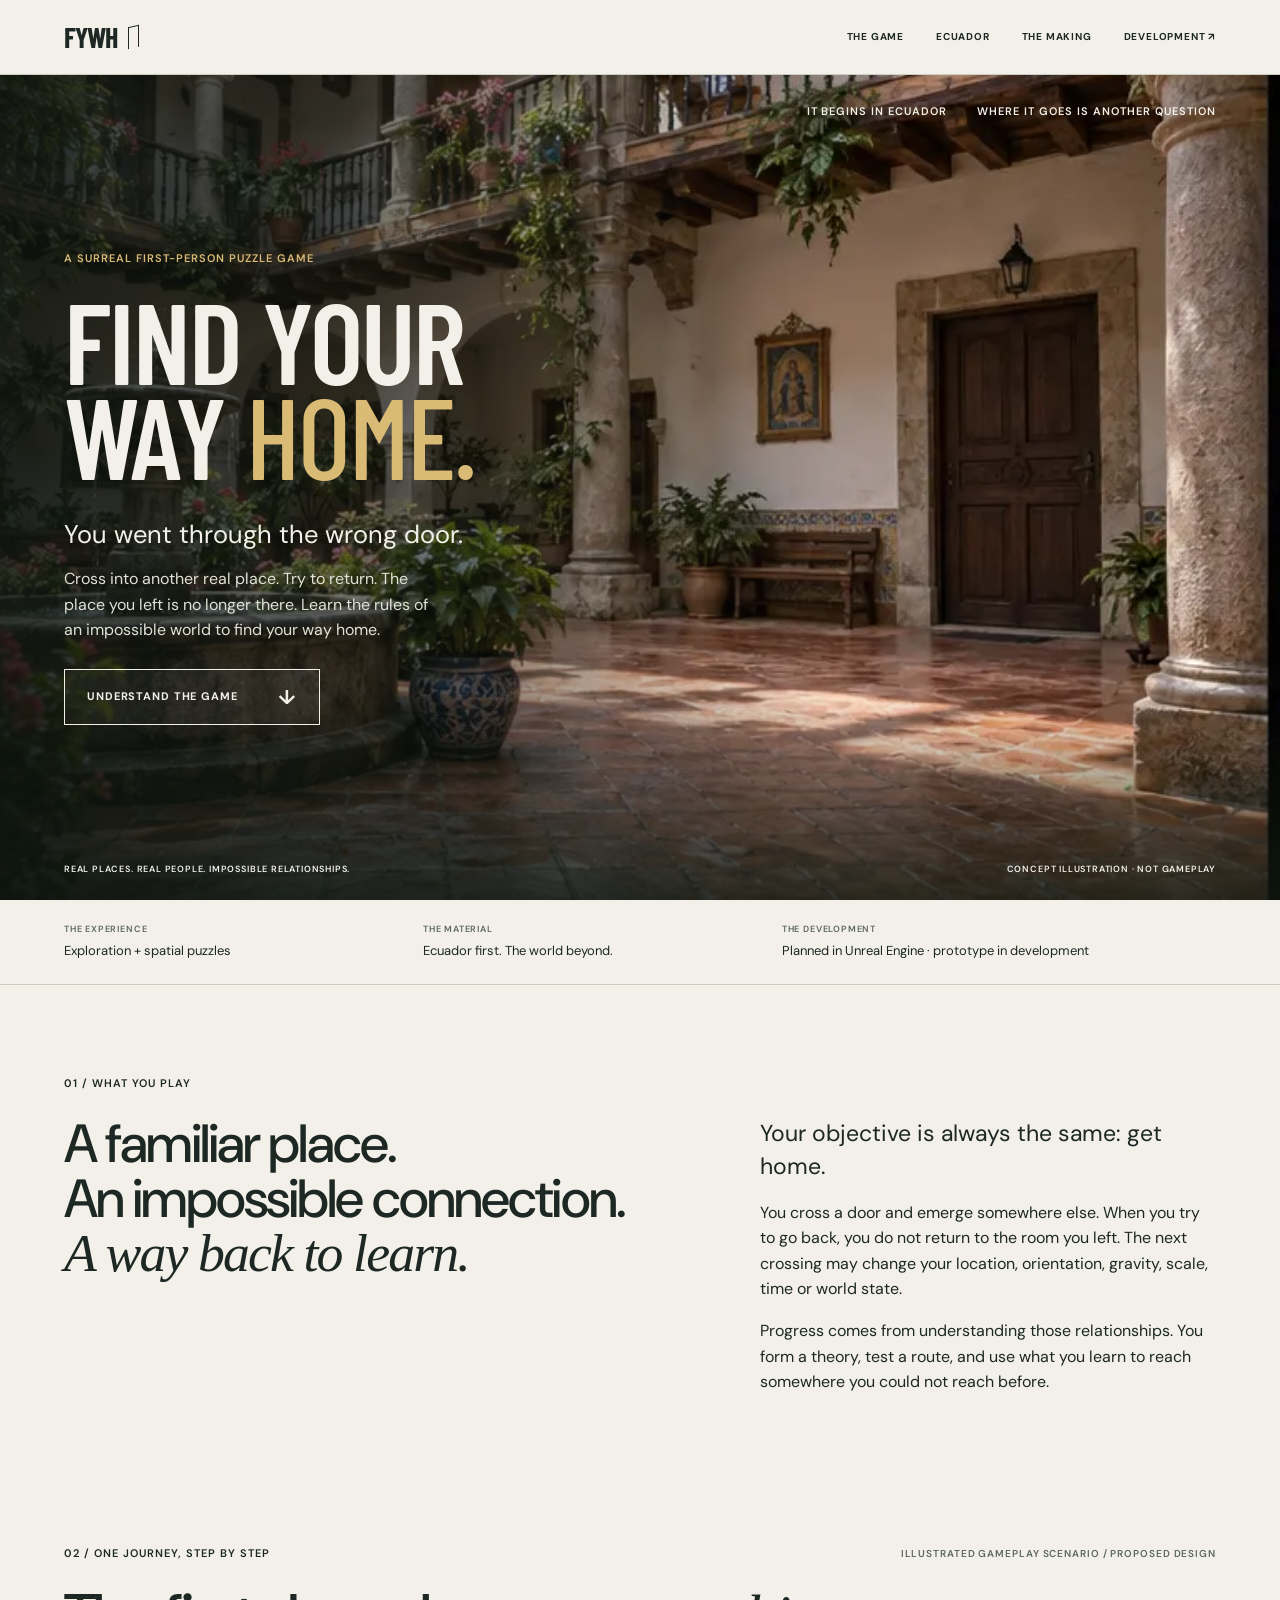
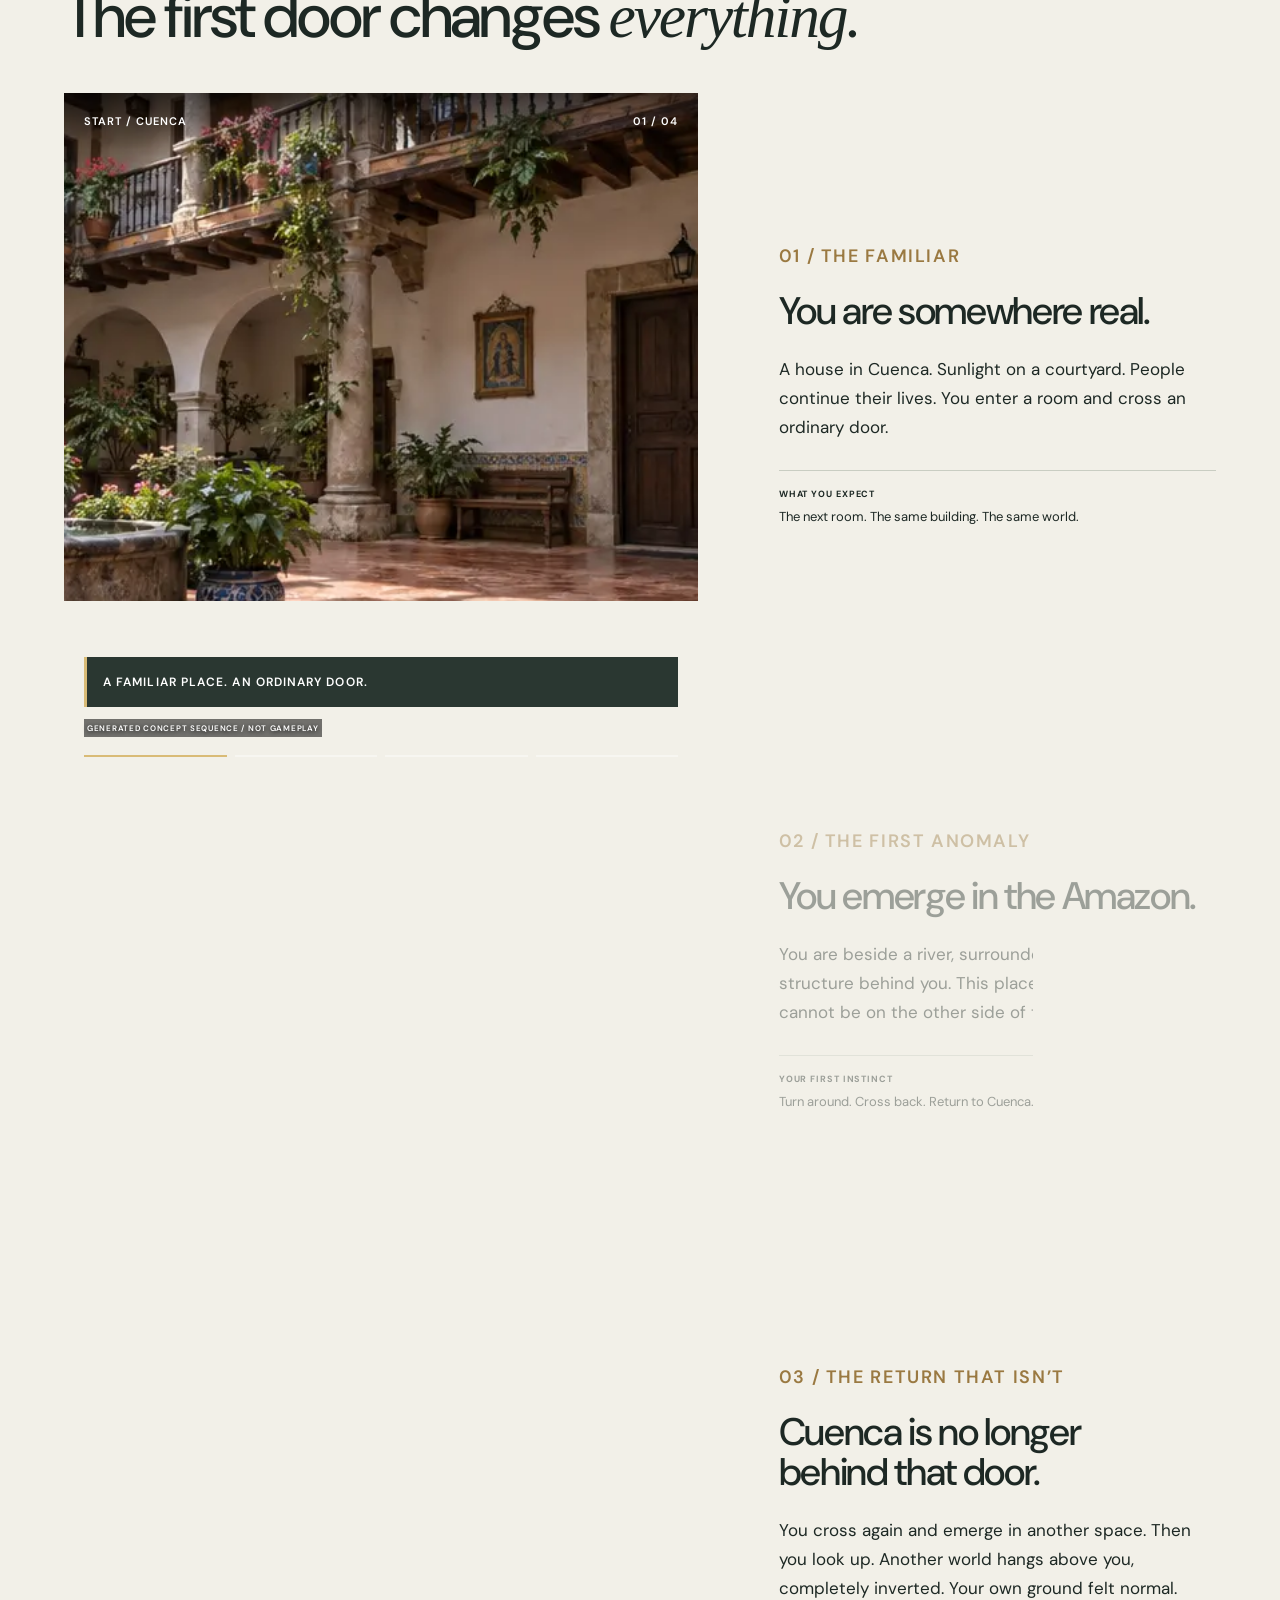
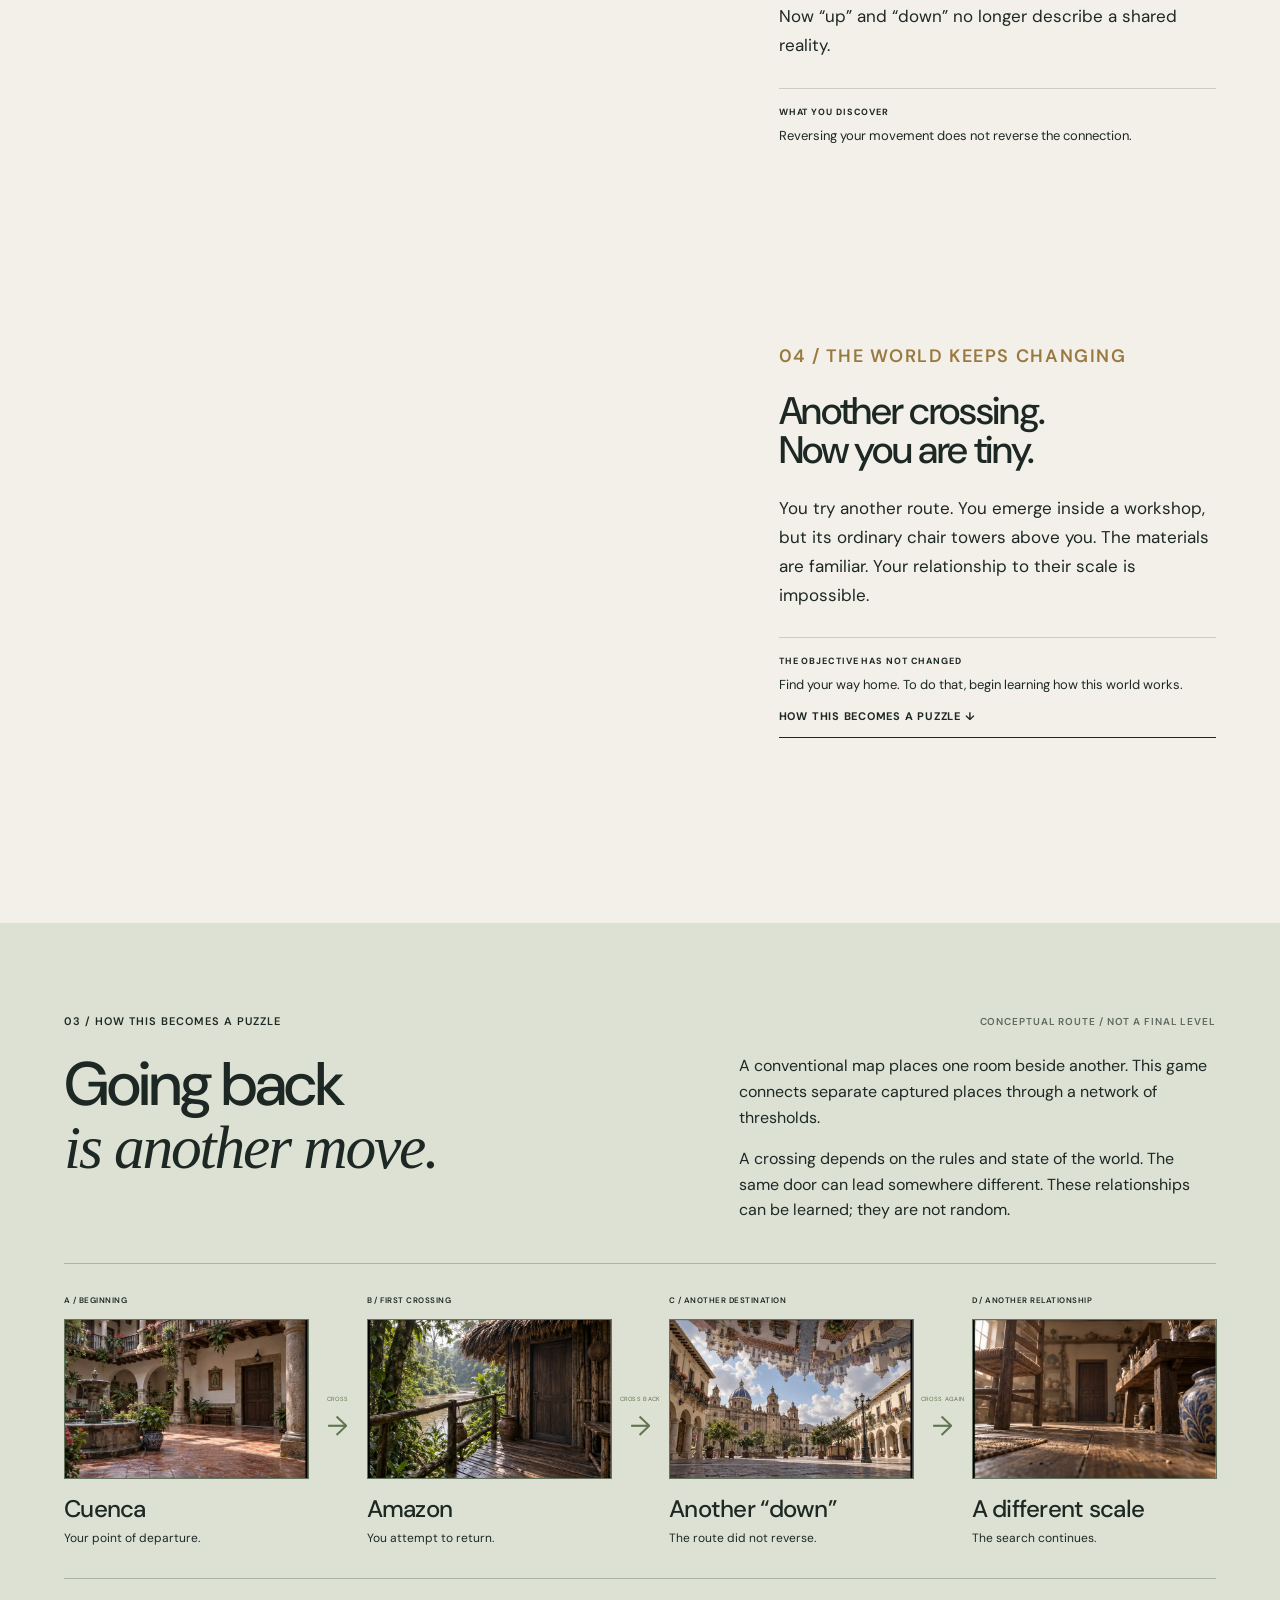
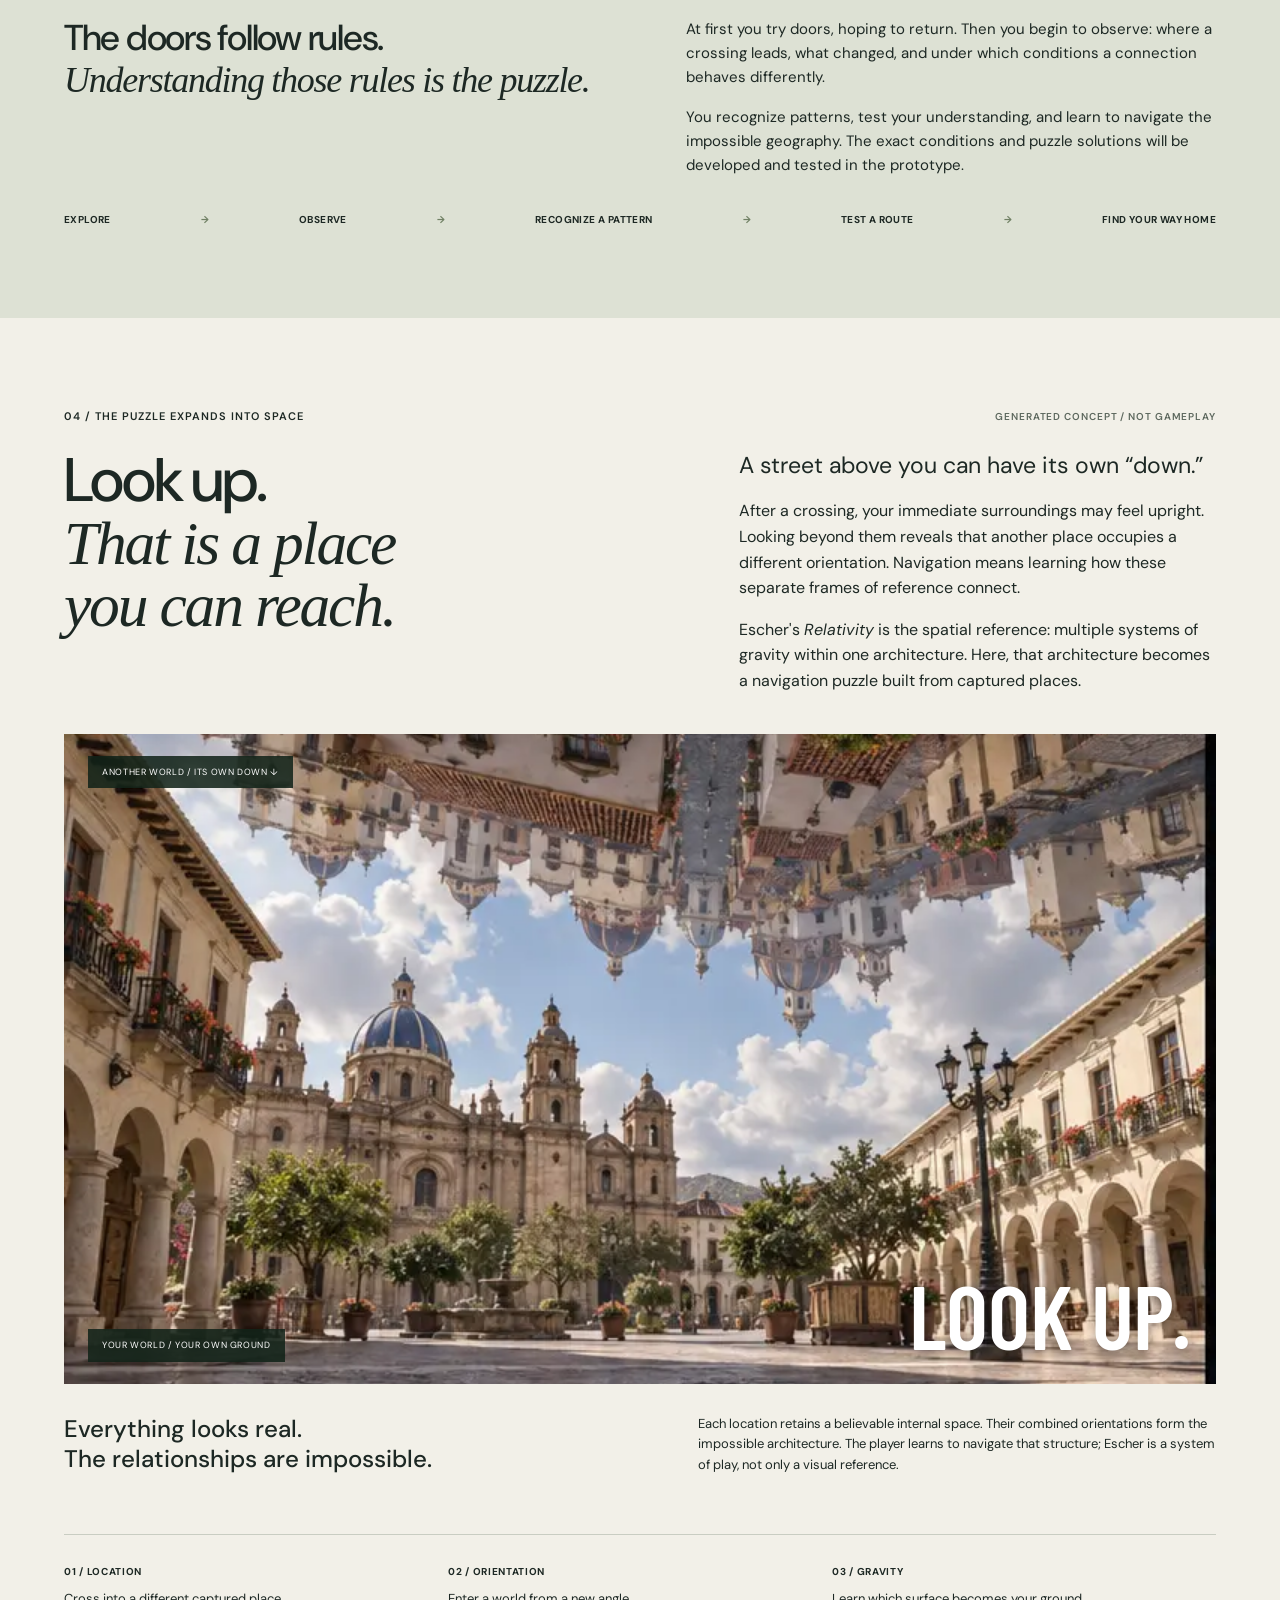
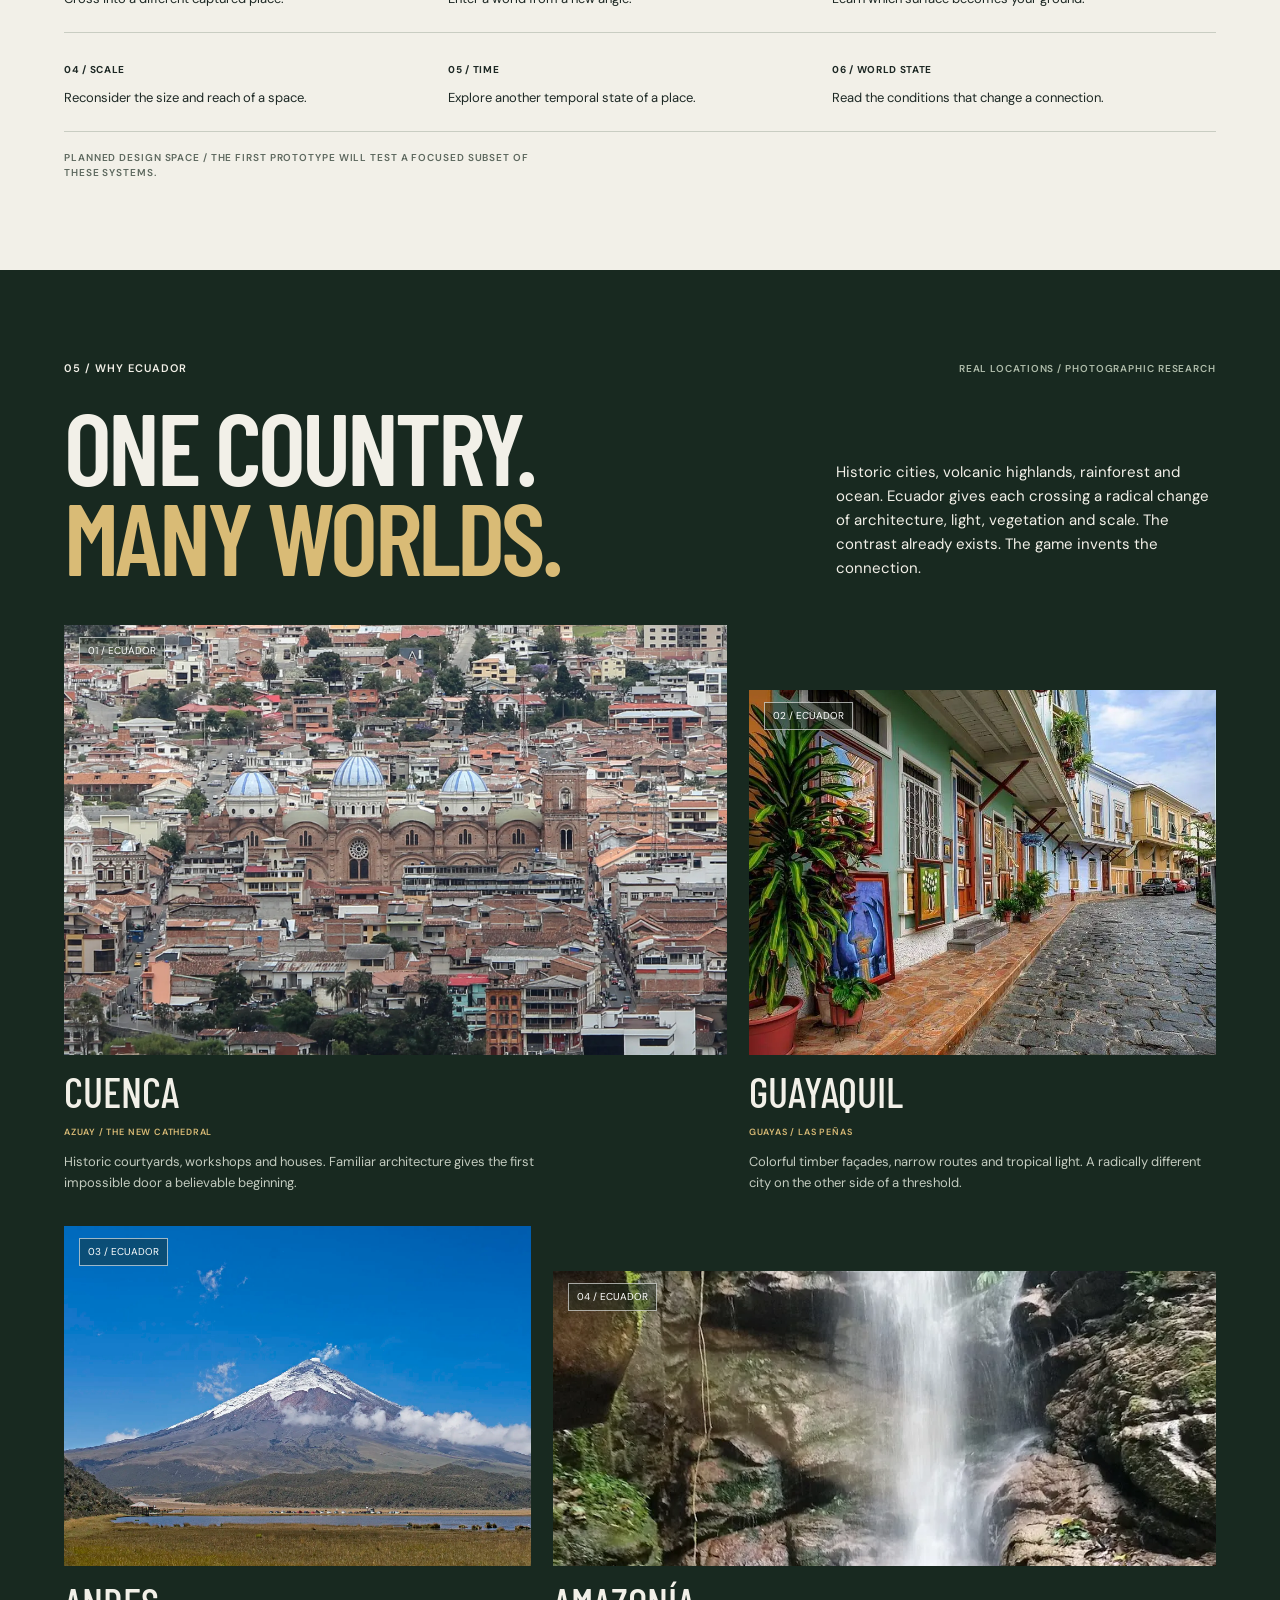
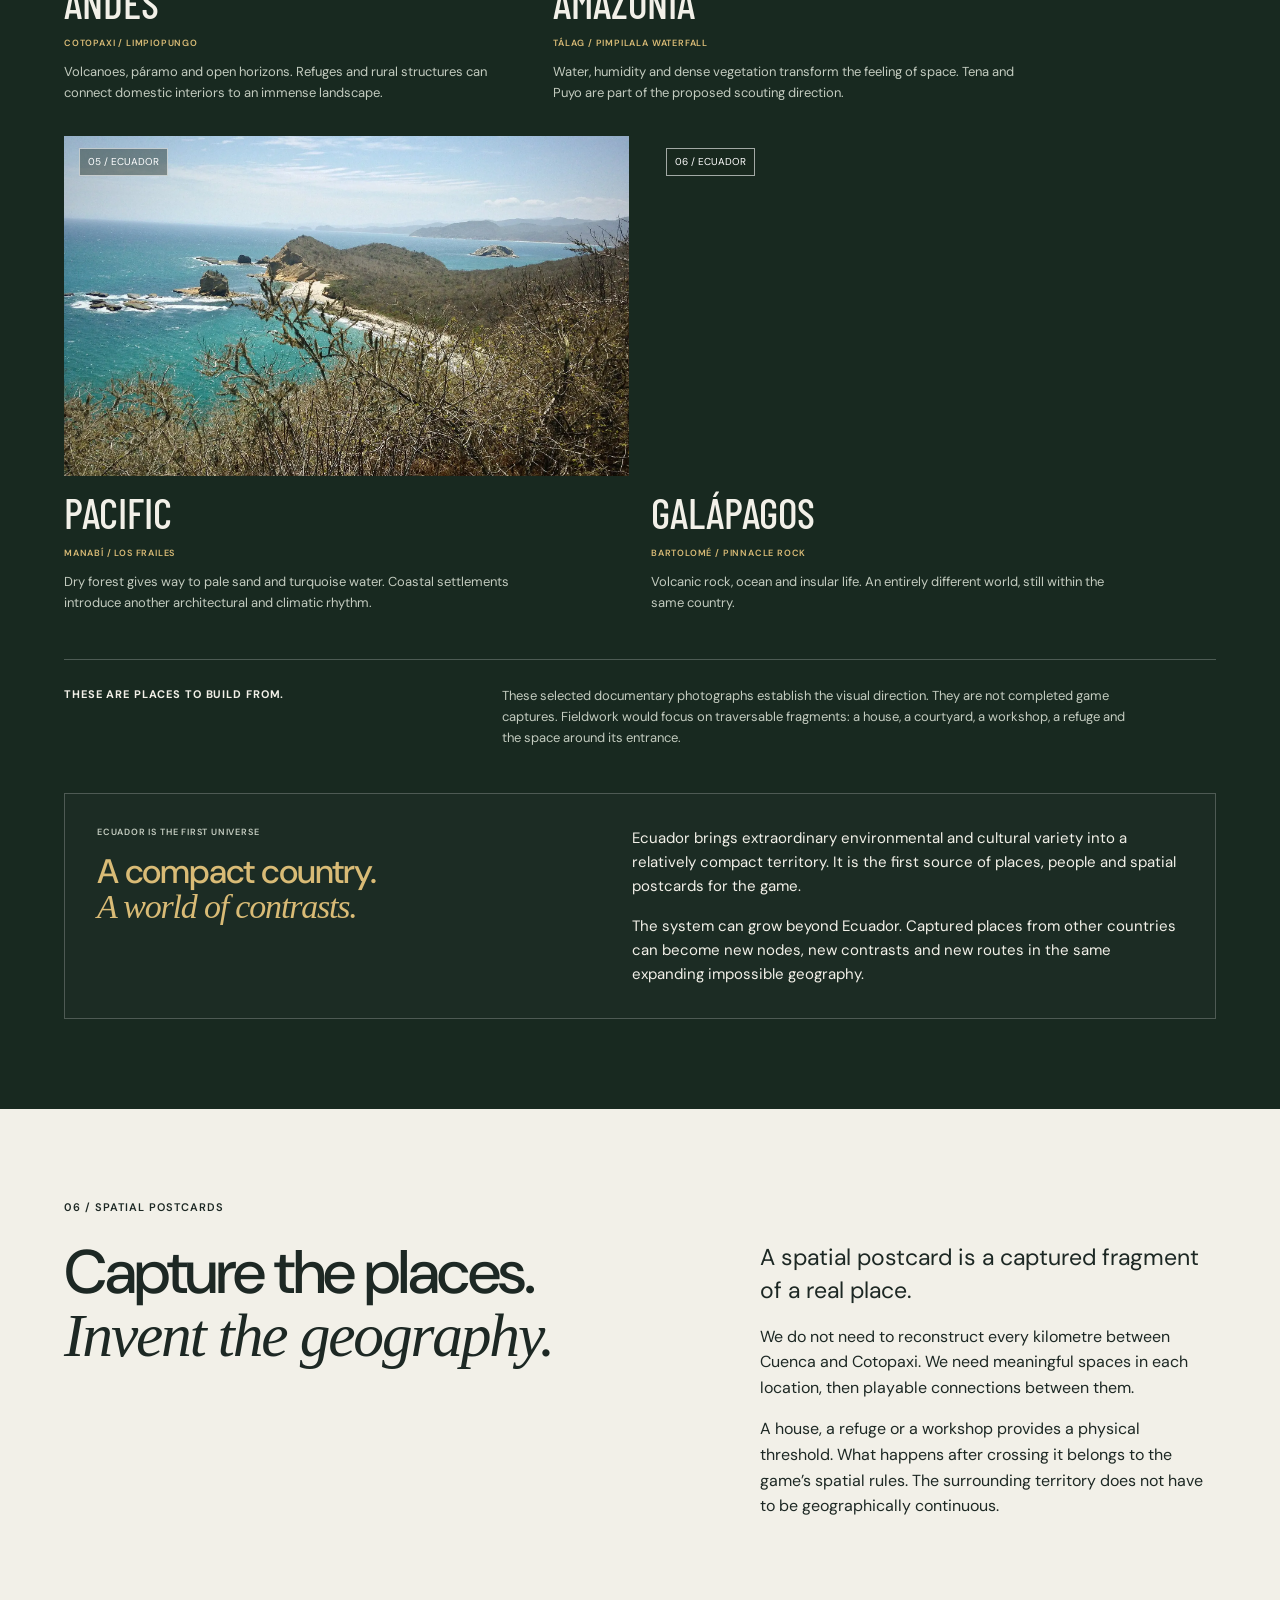
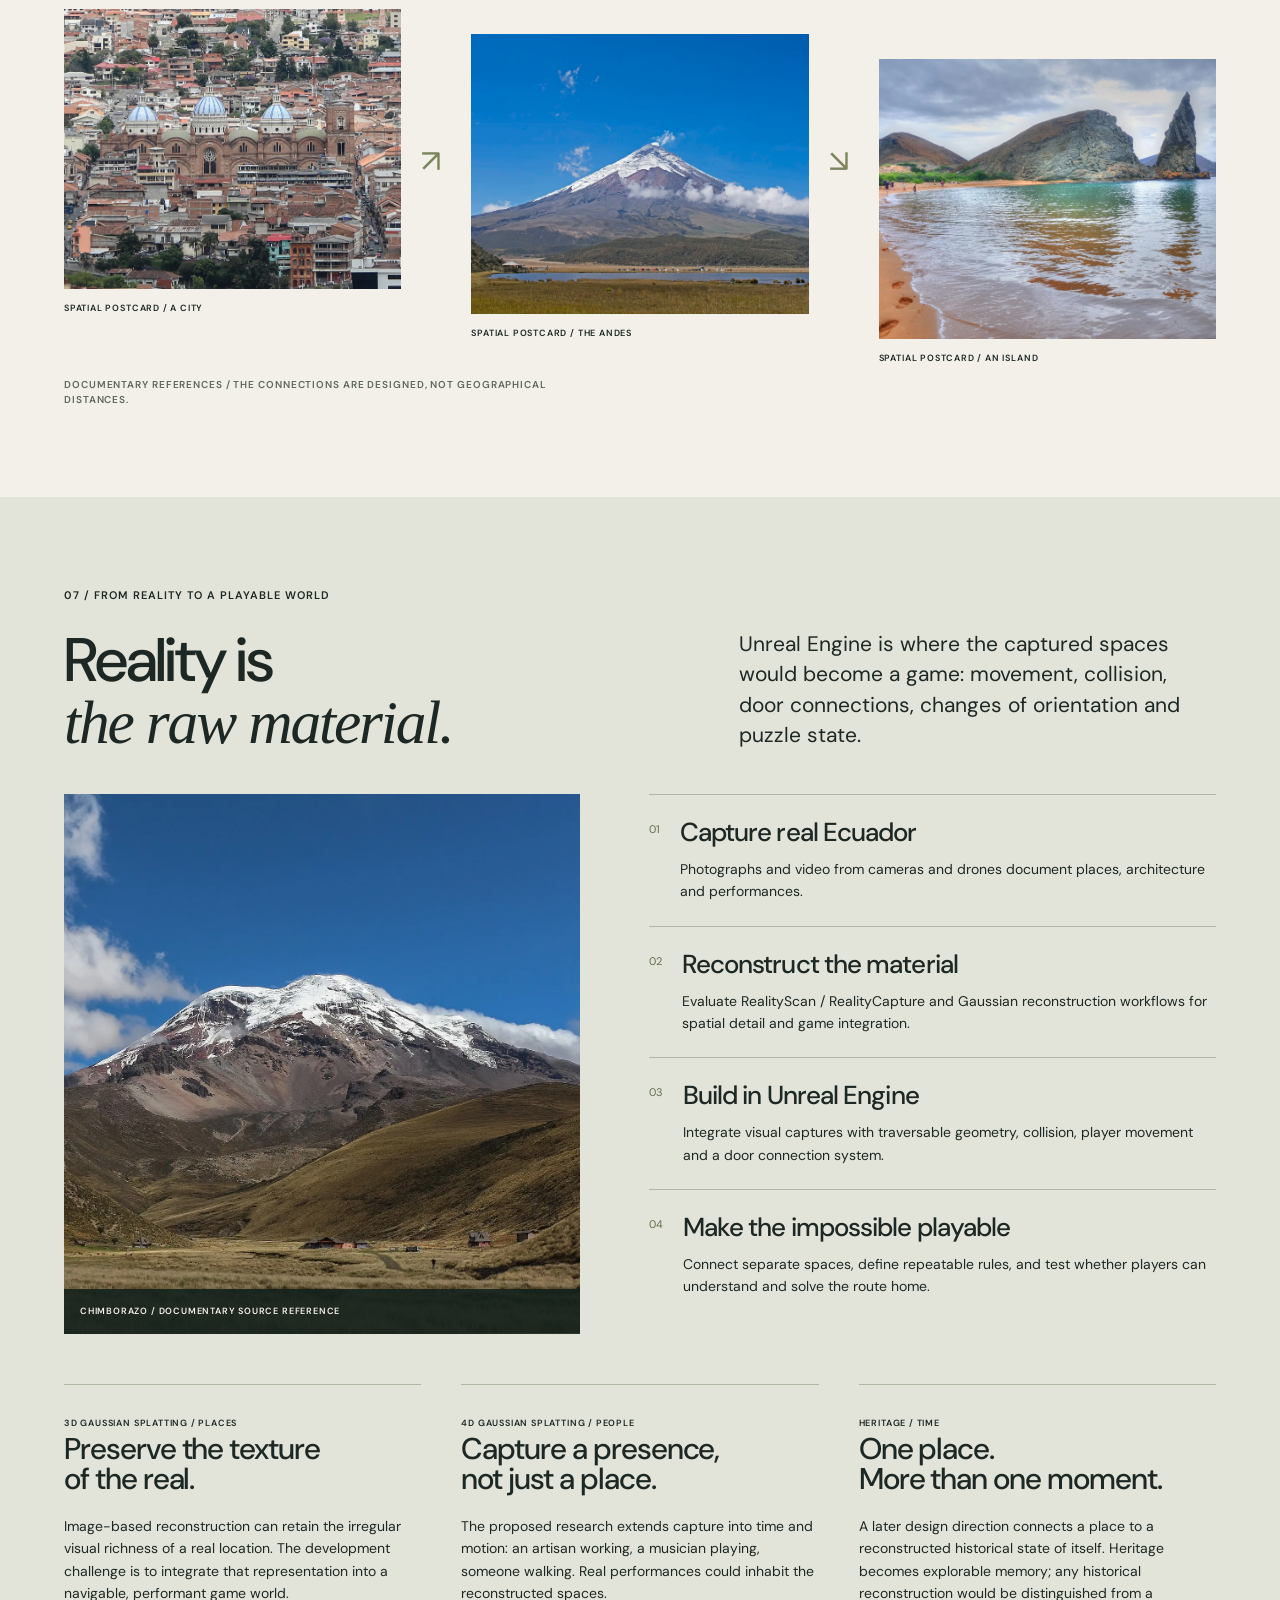
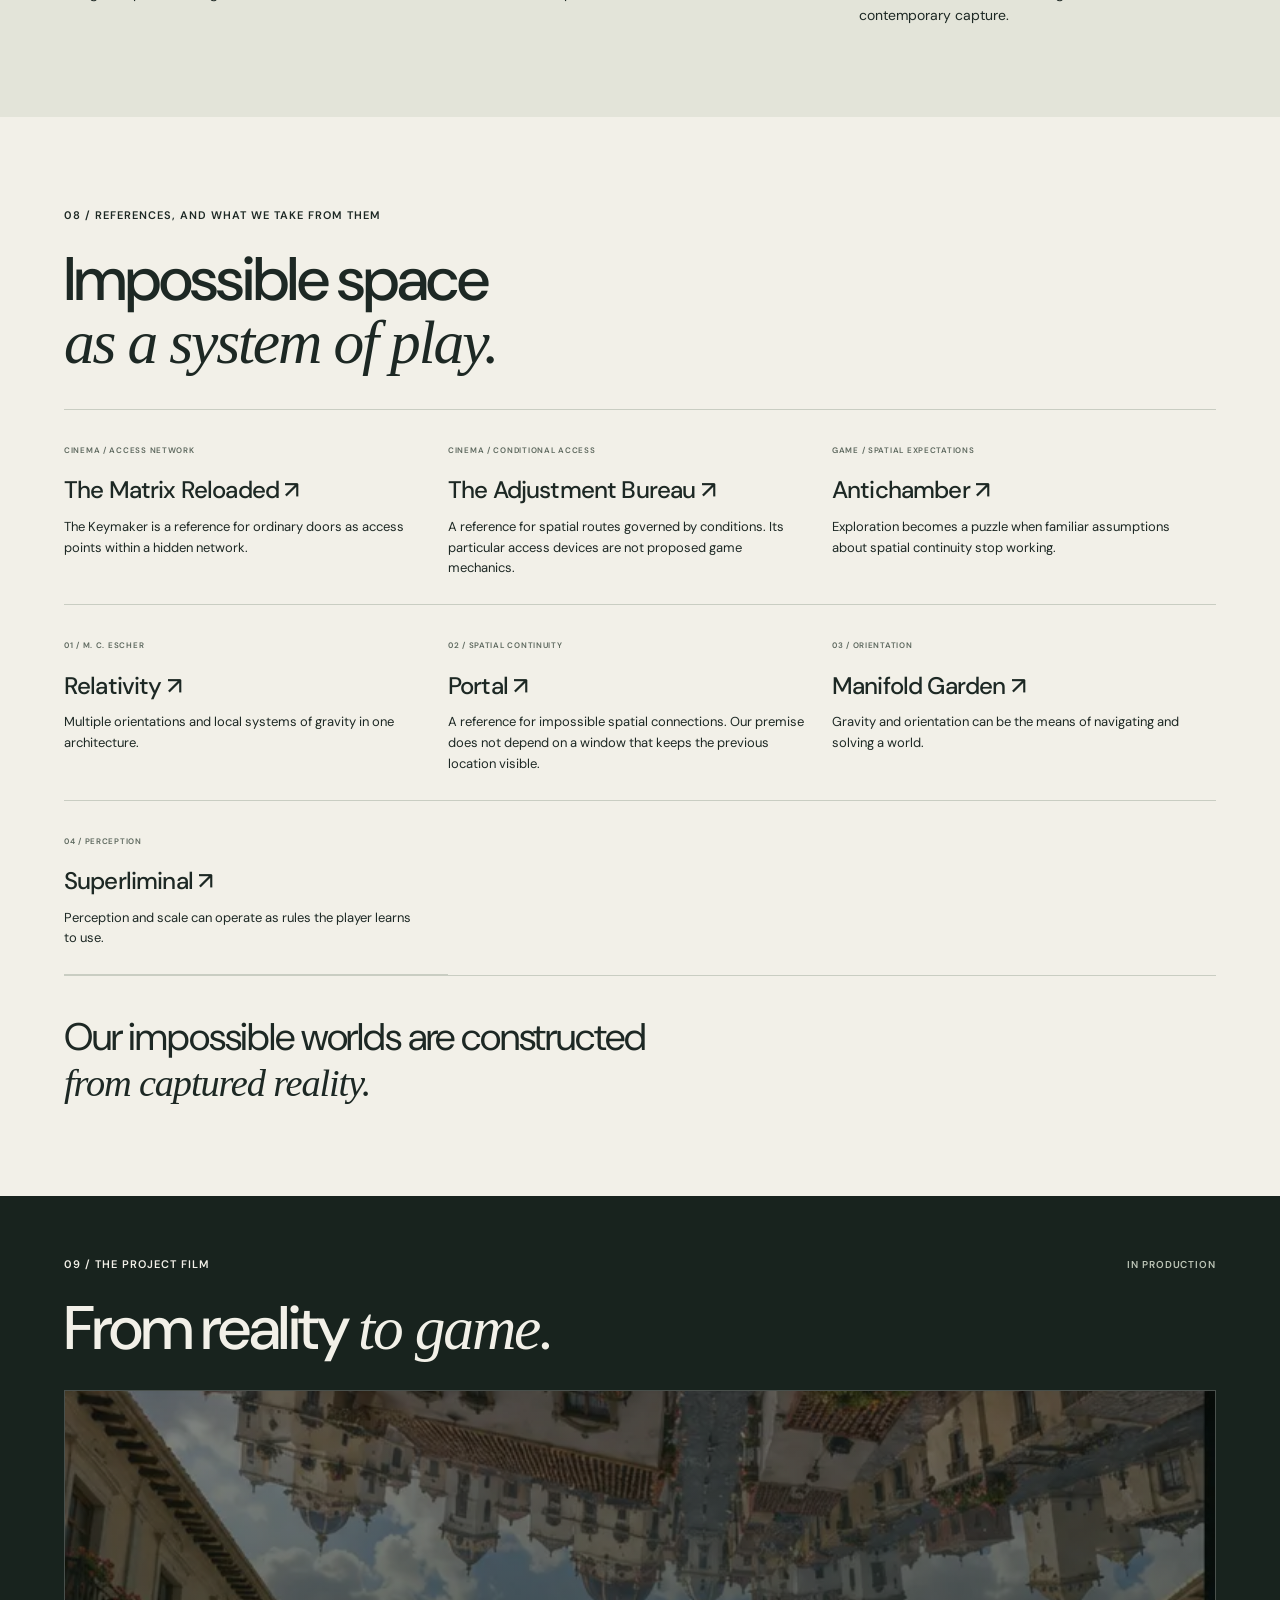
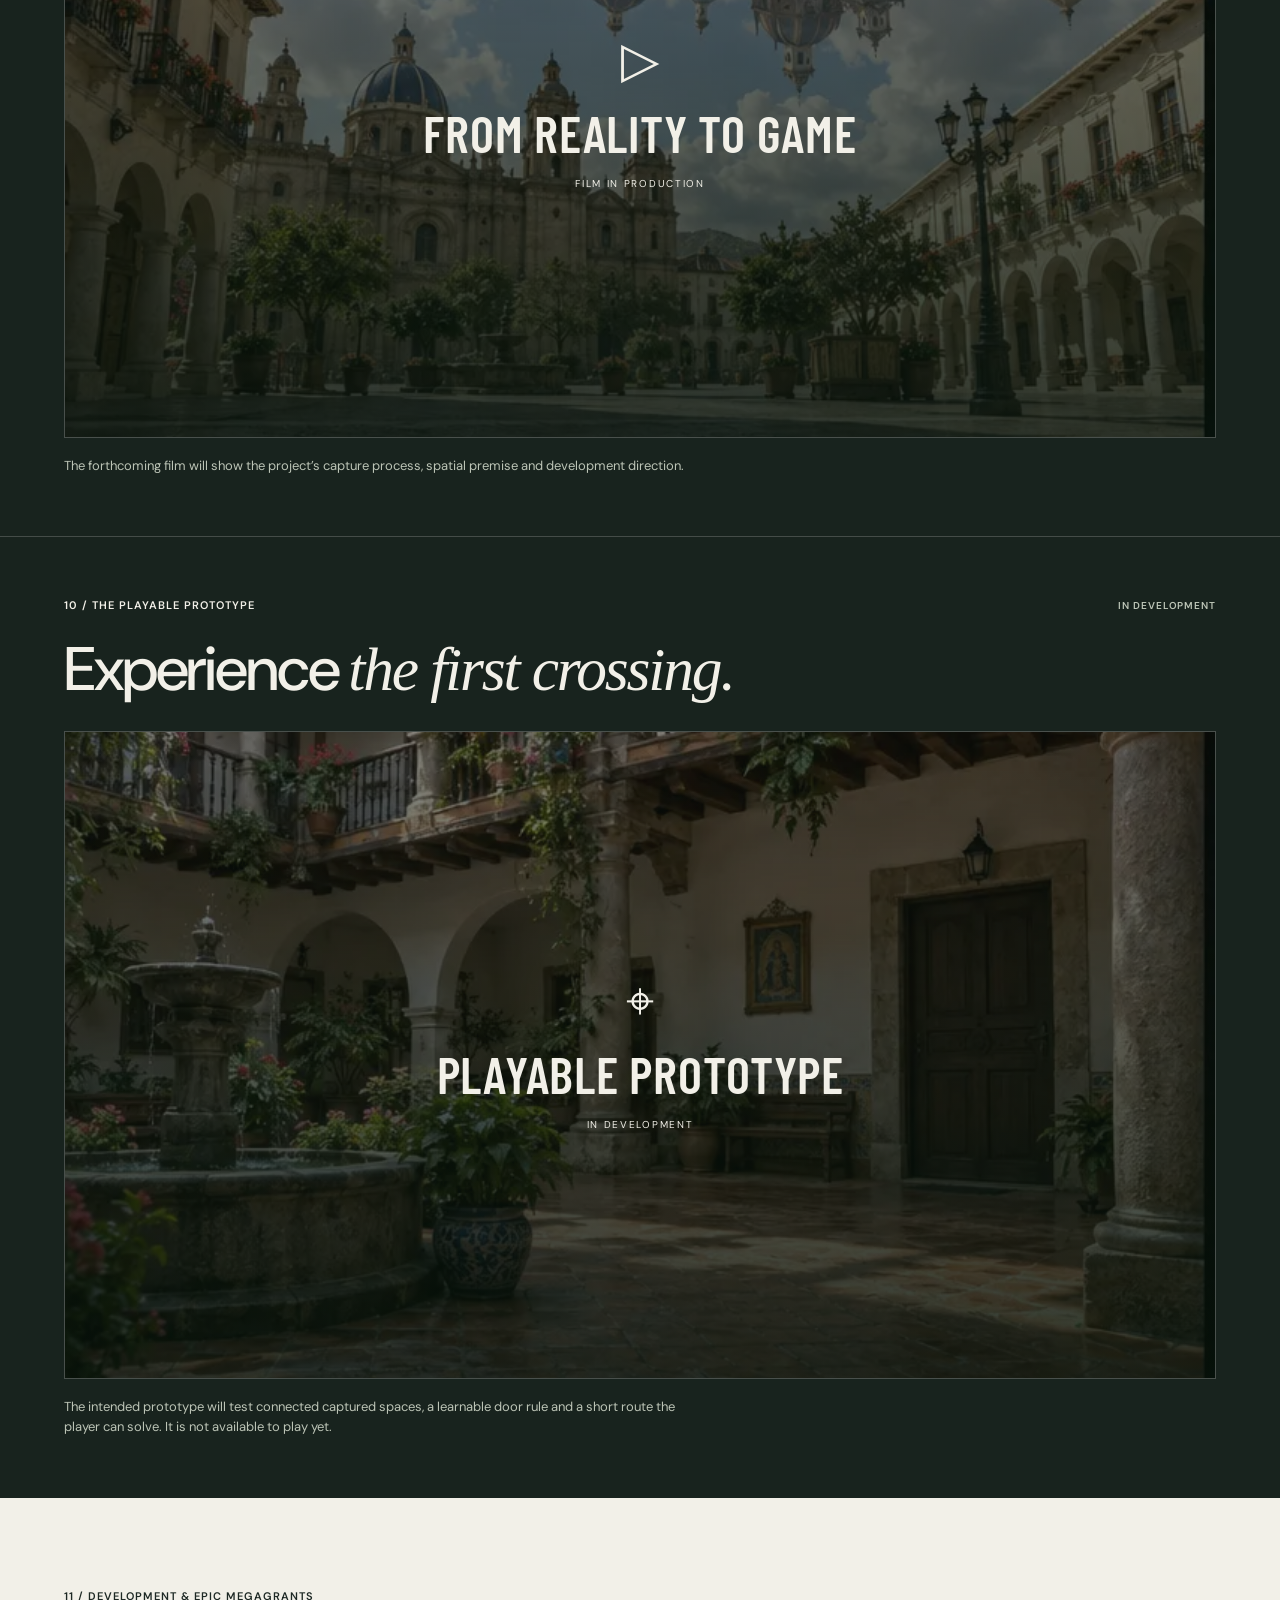
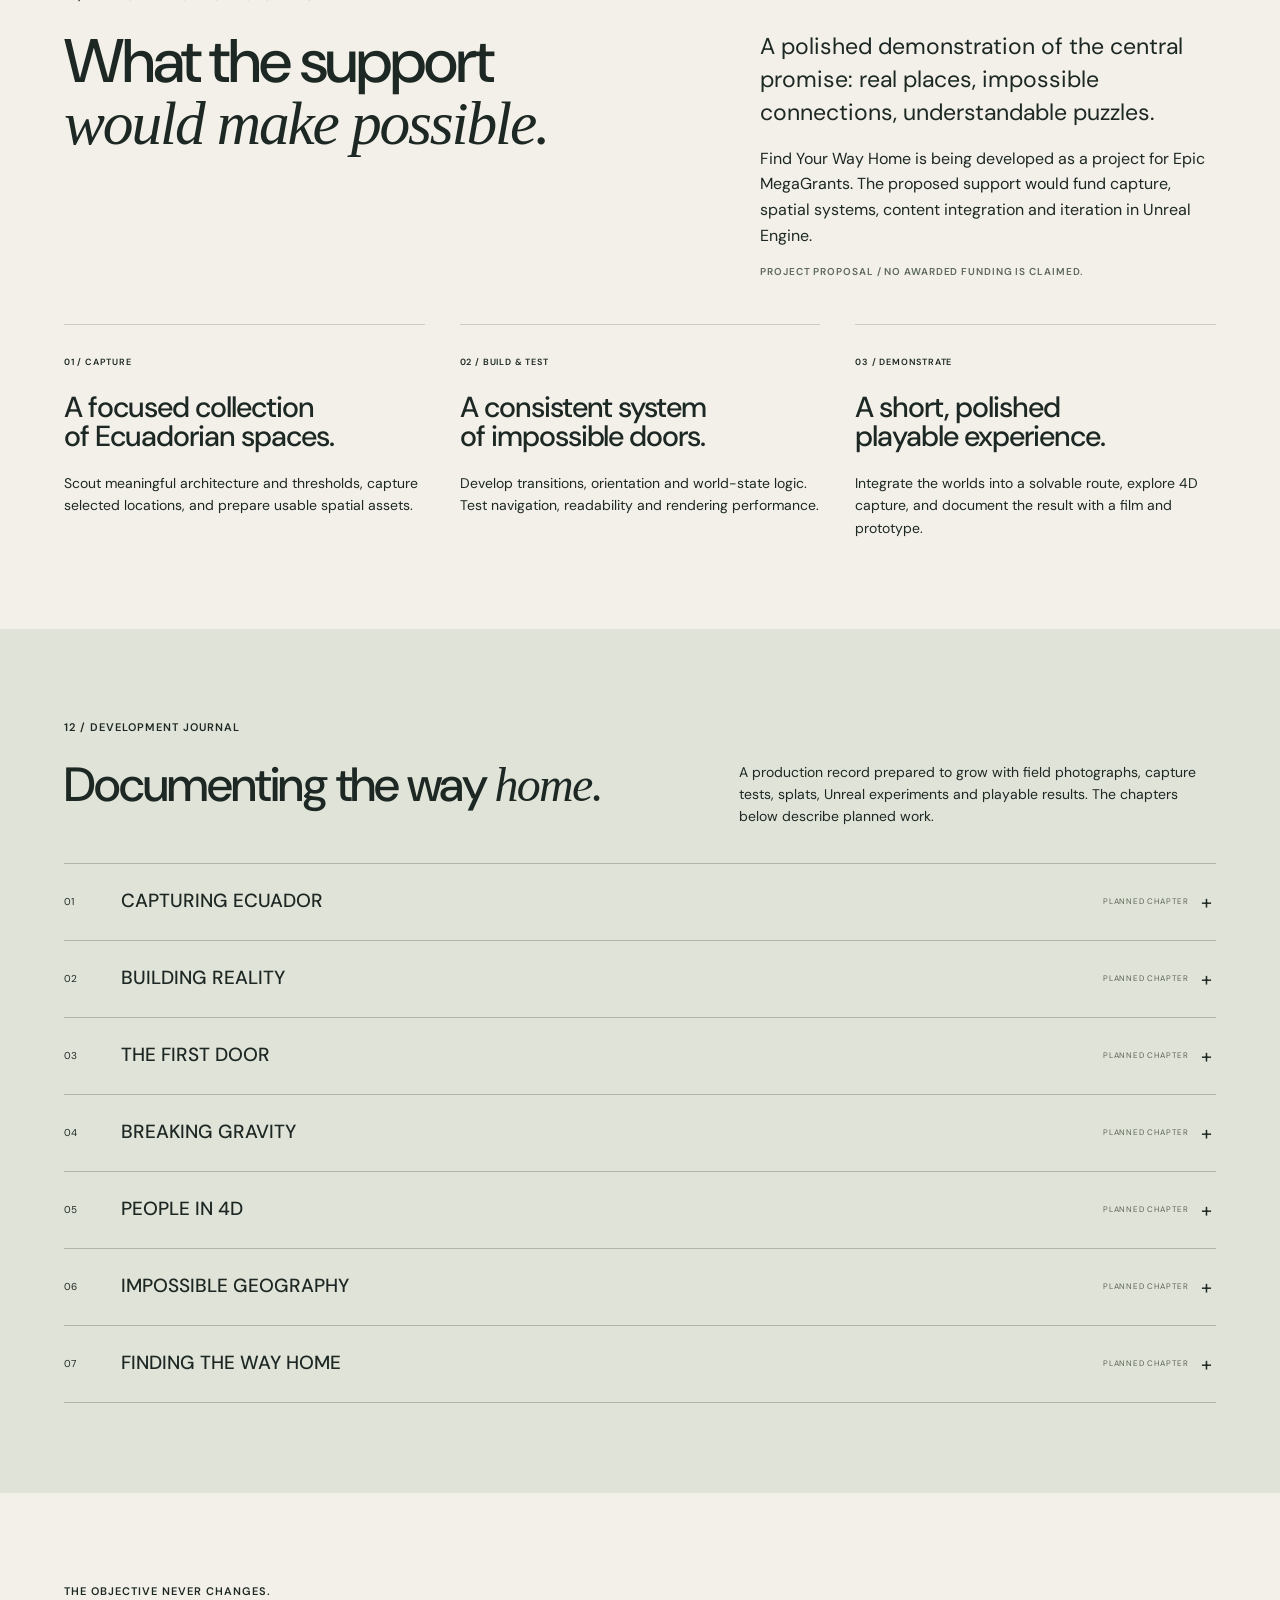
==== commit 59d2385a: "Rebuild pitch around failed returns, impossible gravity and scale" ====
--- a/index.html
+++ b/index.html
@@ -1,68 +1,45 @@
 <!doctype html>
 <html lang="en">
 <head>
-  <meta charset="utf-8">
-  <meta name="viewport" content="width=device-width, initial-scale=1">
-  <meta name="theme-color" content="#121511">
-  <meta name="description" content="Find Your Way Home is a surreal puzzle game built from real captured places and people in Ecuador. One country. Many worlds.">
-  <meta property="og:title" content="Find Your Way Home — A surreal puzzle game">
-  <meta property="og:description" content="Real places. Real people. Impossible relationships.">
-  <meta property="og:image" content="assets/impossible-ecuador.webp">
-  <title>Find Your Way Home — A surreal puzzle game</title>
-  <link rel="preload" href="assets/cuenca-source.webp?v=2" as="image" fetchpriority="high">
-  <link rel="stylesheet" href="style.css?v=3">
-  <script defer src="script.js?v=2"></script>
+<meta charset="utf-8"><meta name="viewport" content="width=device-width, initial-scale=1">
+<meta name="theme-color" content="#171b18"><meta name="description" content="A surreal first-person puzzle game built from captured Ecuadorian places and people. Learn the rules of impossible doors to find your way home.">
+<meta property="og:title" content="Find Your Way Home"><meta property="og:description" content="Real Ecuador. Impossible geography. A puzzle about learning the way back."><meta property="og:image" content="assets/journey-states.webp">
+<title>Find Your Way Home — Real places. Impossible geography.</title>
+<link rel="preload" href="assets/journey-states.webp" as="image" fetchpriority="high"><link rel="stylesheet" href="style.css?v=4"><script defer src="script.js?v=4"></script>
 </head>
 <body>
-  <a class="skip" href="#main">Skip to the story</a>
-  <div class="progress" aria-hidden="true"></div>
-  <header class="site-header">
-    <a href="#top" class="wordmark" aria-label="Find Your Way Home — top">F<span class="door-mark"></span>Y<span class="door-mark"></span>H <small>FIND YOUR WAY HOME</small></a>
-    <nav aria-label="Main navigation"><a href="#story">THE STORY</a><a href="#worlds">THE WORLDS</a><a href="#making">THE MAKING</a><a href="#journal">JOURNAL</a></nav>
-    <span class="header-coordinate">01°S / 79°W</span>
-  </header>
-  <main id="main">
-    <section class="hero" id="top" aria-labelledby="hero-title">
-      <div class="hero-image" role="img" aria-label="The blue domes of the New Cathedral rising above historic Cuenca, Ecuador"></div>
-      <div class="hero-shade"></div>
-      <div class="hero-topline meta"><span>AN IMPOSSIBLE JOURNEY THROUGH REAL ECUADOR</span><span>WORLD 00 / CUENCA</span></div>
-      <div class="hero-content"><p class="eyebrow">A SURREAL PUZZLE GAME BUILT FROM REAL CAPTURED PLACES AND PEOPLE</p><h1 id="hero-title">FIND<br>YOUR WAY<br><em>HOME.</em></h1><div class="hero-bottom"><p>YOU WENT THROUGH THE WRONG DOOR.</p><a class="down-link" href="#story" aria-label="Explore the story">SCROLL TO ENTER <span aria-hidden="true">↓</span></a></div></div>
-      <span class="image-credit">CATEDRAL NUEVA, CUENCA, ECUADOR · DOCUMENTARY PHOTOGRAPH</span>
-    </section>
-
-    <section class="premise section-pad" id="story"><div class="section-index">01 / THE FIRST ANOMALY</div><div class="premise-grid"><p class="small-note">A PLACE YOU COULD WALK INTO.<br>A DOOR YOU COULD OPEN.<br>A WORLD YOU COULD LOSE.</p><div><h2 class="display">It begins<br><i>somewhere real.</i></h2><p class="body-copy">A plaza. A street. A house. People go about their lives. You step inside a building and walk through an ordinary door.</p><p class="body-copy">On the other side is another place. It is real too. These places simply should not be connected.</p></div></div></section>
-
-    <section class="first-door" aria-label="The first door"><div class="door-sticky"><img class="door-before" src="assets/cuenca-source.webp?v=2" alt="The New Cathedral and historic center of Cuenca" loading="lazy"><img class="door-after" src="assets/first-door.webp" alt="Concept visualization: a Cuenca doorway opens onto Las Peñas, Guayaquil" loading="lazy"><div class="door-copy"><span class="eyebrow">CONCEPT VISUAL / THE FIRST DOOR</span><h2>CUENCA <span>→</span><br>GUAYAQUIL</h2><p>SAME DOOR. DIFFERENT WORLD.</p></div><div class="door-caption meta">THE THRESHOLD / 01 <span>SCROLL TO CROSS ↘</span></div></div></section>
-
-    <section class="turning section-pad"><div class="section-index">02 / THE RETURN</div><div class="turning-lines" aria-label="You turn around. You try to go back. You don't."><p>YOU TURN AROUND.</p><p>YOU TRY TO GO BACK.</p><p class="turning-final">YOU DON'T.</p></div><div class="turning-foot"><p class="body-copy">The same door is still there. Returning through it does not take you back. Your first task is simple: find your way home.</p><span class="arrow-glyph" aria-hidden="true">↗</span></div></section>
-
-    <section class="look-section"><div class="look-sticky"><img src="assets/look-up.webp" alt="Concept visualization: another Ecuadorian street hangs upside down above Cuenca" loading="lazy"><div class="look-overlay"><span class="eyebrow">03 / GRAVITY IS NO LONGER SHARED</span><h2>LOOK<br><i>UP.</i></h2><p>THE PLACE YOU LEFT EXISTS DIRECTLY ABOVE YOU.<br>COMPLETELY INVERTED.</p></div><span class="concept-tag">GAME CONCEPT VISUAL · NOT GAMEPLAY FOOTAGE</span></div></section>
-
-    <section class="rules section-pad" id="rules"><div class="section-index">04 / THE LOGIC</div><div class="rules-lead"><h2 class="display">Nothing here<br>is <i>random.</i></h2><p>The doors follow rules. The world changes with each crossing, but the relationships can be learned. What first seems like chaos becomes a geography you can understand.</p></div><div class="rule-list"><div><span>01</span><strong>LOCATION</strong><small>One real place leads to another.</small></div><div><span>02</span><strong>ORIENTATION</strong><small>Another world can exist at 90°.</small></div><div><span>03</span><strong>GRAVITY</strong><small>The street above has its own down.</small></div><div><span>04</span><strong>SCALE</strong><small>Distance and size change meaning.</small></div><div><span>05</span><strong>TIME</strong><small>A place can lead to an earlier version of itself.</small></div><div><span>06</span><strong>WORLD STATE</strong><small>A familiar door can change its destination.</small></div></div><div class="rules-thesis">THE DOORS FOLLOW RULES.<br><em>UNDERSTANDING THOSE RULES IS THE PUZZLE.</em></div></section>
-
-    <section class="worlds-intro" id="worlds"><div class="section-index">05 / THE MATERIAL</div><h2>ONE COUNTRY.<br><i>MANY WORLDS.</i></h2><p>Ecuador holds radically different environments within a relatively compact territory. The journey can change completely with one step through a door.</p><span class="meta">SCROLL THROUGH THE REAL PLACES ↓</span></section>
-    <div id="world-sequence" class="world-sequence" aria-label="Six real Ecuadorian worlds"></div>
-
-    <section class="postcards section-pad"><div class="section-index">06 / SPATIAL POSTCARDS</div><div class="postcard-heading"><h2 class="display">We don't need<br>the road <i>between.</i></h2><p class="body-copy">Each captured place is a spatial postcard: a plaza, a street, a volcano, a forest, an island, a person. Capture the places. Then create new relationships between them.</p></div><div class="postcard-map" aria-label="Conceptual map of captured places connected through doors"><div class="postcard-card card-a"><img src="assets/cuenca-source.webp?v=2" alt="El Vado, Cuenca" loading="lazy"><span>01 / CUENCA</span></div><div class="postcard-card card-b"><img src="assets/andes-source.webp?v=2" alt="Cotopaxi landscape" loading="lazy"><span>03 / ANDES</span></div><div class="postcard-card card-c"><img src="assets/amazon-source.webp?v=2" alt="Napo River near Tena" loading="lazy"><span>04 / AMAZON</span></div><svg class="connections" viewBox="0 0 1000 500" preserveAspectRatio="none" aria-hidden="true"><path d="M230 245 C360 100 470 170 520 300 S780 380 790 205"/><circle cx="230" cy="245" r="6"/><circle cx="520" cy="300" r="6"/><circle cx="790" cy="205" r="6"/></svg><div class="map-note">REAL PLACES <span>→</span> NEW GEOGRAPHY</div></div></section>
-
-    <section class="thresholds"><div class="threshold-intro"><div class="section-index">07 / THREE MORE DOORS</div><h2 class="display">Anywhere<br>can be <i>elsewhere.</i></h2></div><div class="threshold-grid"><figure><img src="assets/cotopaxi-door.webp" alt="Concept: a stone refuge opens to Cotopaxi" loading="lazy"><figcaption><b>01 / COTOPAXI</b><span>A doorway into altitude.</span></figcaption></figure><figure><img src="assets/amazon-door.webp" alt="Concept: a Cuenca workshop opens to the Ecuadorian Amazon" loading="lazy"><figcaption><b>02 / AMAZONÍA</b><span>A doorway into density.</span></figcaption></figure><figure><img src="assets/galapagos-door.webp" alt="Concept: an ordinary shelter opens onto the Galápagos coast" loading="lazy"><figcaption><b>03 / GALÁPAGOS</b><span>A doorway into another world.</span></figcaption></figure></div><p class="concept-disclaimer">ARTIST CONCEPT VISUALIZATIONS. THESE ARE PROPOSED SCENES, NOT CAPTURED GAMEPLAY.</p></section>
-
-    <section class="impossible"><div class="impossible-frame"><img src="assets/impossible-ecuador.webp" alt="Concept art: Cuenca, Guayaquil, the Andes, Amazonía and Galápagos coexist in different orientations" loading="lazy"><div class="impossible-copy"><span class="eyebrow">08 / IMPOSSIBLE ECUADOR</span><h2>EVERYTHING<br>LOOKS REAL.<br><i>NOTHING<br>CONNECTS<br>AS IT SHOULD.</i></h2></div><span class="concept-tag">VISION OF A FUTURE PLAYABLE WORLD · CONCEPT VISUAL</span></div></section>
-
-    <section class="references section-pad"><div class="section-index">09 / SYSTEMS OF PLAY</div><h2 class="display">An impossible<br>architecture <i>to navigate.</i></h2><p class="body-copy">The spatial logic of M. C. Escher's <i>Relativity</i> becomes a playable question. Each place keeps its own internal logic. Together, they form a structure you must learn to move through.</p><div class="reference-list"><a href="https://www.nga.gov/artworks/54256-relativity" target="_blank" rel="noopener"><span>01</span><strong>M. C. ESCHER / RELATIVITY</strong><small>Multiple orientations and gravitational systems.</small><b>↗</b></a><a href="https://www.thinkwithportals.com/" target="_blank" rel="noopener"><span>02</span><strong>PORTAL</strong><small>Spatial continuity across impossible connections.</small><b>↗</b></a><a href="https://manifold.garden/" target="_blank" rel="noopener"><span>03</span><strong>MANIFOLD GARDEN</strong><small>Orientation and gravity as navigation.</small><b>↗</b></a><a href="https://www.pillowcastlegames.com/superliminal" target="_blank" rel="noopener"><span>04</span><strong>SUPERLIMINAL</strong><small>Perception and scale as playable rules.</small><b>↗</b></a></div><p class="reference-end">OUR IMPOSSIBLE WORLDS ARE CONSTRUCTED FROM CAPTURED REALITY.</p></section>
-
-    <section class="people-time section-pad"><div class="section-index">10 / PEOPLE & TIME</div><div><h2 class="display">Places hold<br><i>people.</i><br>Places hold<br><i>memory.</i></h2><div class="people-columns"><p>3D Gaussian Splatting reconstructs captured places from images, preserving their visual richness and irregularity. These real spaces become spatial material for the game.</p><p>4D capture extends that idea into movement: an artisan at work, a musician playing, someone crossing a street. Historic architecture can also connect to another moment of its own past. Presence and memory become part of the puzzle.</p></div><p class="people-mantra">REAL PLACES. REAL PEOPLE.<br>IMPOSSIBLE RELATIONSHIPS.</p></div></section>
-
-    <section class="making section-pad" id="making"><div class="section-index">11 / REALITY → GAME</div><div class="making-head"><h2 class="display">We begin<br>with <i>what exists.</i></h2><p class="body-copy">Ecuador is photographed and filmed. Images become reconstructions. The reconstructions become a playable world. Then the relationships between those real worlds are broken.</p></div><div class="pipeline"><div><span>01 / FIELD</span><strong>REAL ECUADOR</strong><small>Locations, architecture, people</small></div><div><span>02 / CAPTURE</span><strong>CAMERAS + DRONE</strong><small>Images, video, spatial coverage</small></div><div><span>03 / RECONSTRUCT</span><strong>3D + 4D GAUSSIANS</strong><small>Spaces and moving presence</small></div><div><span>04 / BUILD</span><strong>UNREAL ENGINE</strong><small>Playable spatial systems</small></div><div><span>05 / REARRANGE</span><strong>IMPOSSIBLE GEOGRAPHY</strong><small>Doors, gravity, time and rules</small></div></div><div class="making-image"><img src="assets/riobamba-source.webp?v=2" alt="Chimborazo, Ecuador, as an example of real source material" loading="lazy"><div><span class="eyebrow">THE SOURCE IS REAL</span><p>THE GEOGRAPHY<br>IS OURS TO BUILD.</p></div></div></section>
-
-    <section class="media-section section-pad" id="film"><div class="section-index">12 / THE FILM</div><div class="media-heading"><h2 class="display">From reality<br><i>to game.</i></h2><p>THE PROJECT FILM</p></div><div class="media-canvas" data-media="film"><div class="media-poster"><img src="assets/impossible-ecuador.webp" alt="Concept image for the upcoming project film" loading="lazy"><div><span class="media-icon" aria-hidden="true">▷</span><span class="eyebrow">FROM REALITY TO GAME</span><strong>FILM IN PRODUCTION</strong><small>THE FILM WILL APPEAR HERE</small></div></div></div></section>
-
-    <section class="media-section demo-section section-pad" id="demo"><div class="section-index">13 / THE PLAYABLE WORLD</div><div class="media-heading"><h2 class="display">The first<br><i>crossing.</i></h2><p>PLAYABLE PROTOTYPE</p></div><div class="media-canvas" data-media="demo"><div class="media-poster demo-poster"><img src="assets/first-door.webp" alt="Concept image for the upcoming playable prototype" loading="lazy"><div><span class="crosshair" aria-hidden="true">⌖</span><span class="eyebrow">PLAYABLE PROTOTYPE</span><strong>IN DEVELOPMENT</strong><small>THE EXPERIENCE WILL OPEN HERE</small></div></div></div></section>
-
-    <section class="journal section-pad" id="journal"><div class="section-index">14 / DEVELOPMENT JOURNAL</div><div class="journal-head"><h2 class="display">The journey<br><i>is being made.</i></h2><p>Seven chapters trace the project from the first captured place to the first impossible world. Future entries can hold field photographs, tests, moving captures, and production notes.</p></div><div class="journal-list" id="journal-list"></div></section>
-
-    <section class="grant section-pad"><div class="section-index">15 / THE PROJECT</div><div class="grant-layout"><div><span class="eyebrow">FIND YOUR WAY HOME / ECUADOR</span><h2 class="display">A world worth<br><i>getting lost in.</i></h2></div><div><p>Find Your Way Home is being developed as a project for Epic MegaGrants. Support would help capture more Ecuadorian locations, develop the spatial systems, explore 4D human capture, integrate the worlds and build a polished demonstration of the concept.</p><p class="grant-caveat">PROJECT DEVELOPED FOR EPIC MEGAGRANTS · FUNDING STATUS IS NOT IMPLIED</p></div></div></section>
-  </main>
-  <footer><div class="footer-top"><a href="#top" class="footer-title">FIND YOUR<br>WAY <i>HOME.</i></a><a href="#top" class="back-top">BACK TO THE BEGINNING ↑</a></div><div class="footer-bottom"><span>ONE COUNTRY. MANY WORLDS.</span><a href="credits.html">PHOTOGRAPHY & REFERENCES ↗</a><span>© <span id="year"></span> FIND YOUR WAY HOME</span></div></footer>
-</body>
-</html>
+<a class="skip" href="#main">Skip to content</a><div class="progress" aria-hidden="true"></div>
+<header class="site-header"><a class="wordmark" href="#top" aria-label="Find Your Way Home, beginning">FYWH<span class="mark" aria-hidden="true"></span></a><nav aria-label="Main navigation"><a href="#experience">THE GAME</a><a href="#worlds">ECUADOR</a><a href="#making">THE MAKING</a><a href="#development">DEVELOPMENT ↗</a></nav></header>
+<main id="main">
+<section class="hero" id="top">
+<div class="hero-photo state-art art-0" role="img" aria-label="Concept illustration: a familiar Cuenca courtyard and an ordinary closed wooden door"></div>
+<div class="hero-shade"></div><div class="hero-content"><p class="eyebrow">A SURREAL FIRST-PERSON PUZZLE GAME</p><h1>FIND YOUR<br>WAY <em>HOME.</em></h1><p class="hero-premise">You went through the wrong door.</p><p class="hero-description">Cross into another real place. Try to return. The place you left is no longer there. Learn the rules of an impossible world to find your way home.</p><a class="button light" href="#experience">UNDERSTAND THE GAME <span>↓</span></a></div>
+<div class="hero-coordinate"><span>IT BEGINS IN ECUADOR</span><span>WHERE IT GOES IS ANOTHER QUESTION</span></div><div class="hero-bottom"><span>REAL PLACES. REAL PEOPLE. IMPOSSIBLE RELATIONSHIPS.</span><span>CONCEPT ILLUSTRATION · NOT GAMEPLAY</span></div>
+</section>
+<div class="project-strip"><p><b>THE EXPERIENCE</b>Exploration + spatial puzzles</p><p><b>THE MATERIAL</b>Ecuador first. The world beyond.</p><p><b>THE DEVELOPMENT</b>Planned in Unreal Engine · prototype in development</p></div>
+<section class="intro wrap"><p class="eyebrow">01 / WHAT YOU PLAY</p><div class="intro-grid"><h2>A familiar place.<br>An impossible connection.<br><em>A way back to learn.</em></h2><div><p class="lead">Your objective is always the same: get home.</p><p>You cross a door and emerge somewhere else. When you try to go back, you do not return to the room you left. The next crossing may change your location, orientation, gravity, scale, time or world state.</p><p>Progress comes from understanding those relationships. You form a theory, test a route, and use what you learn to reach somewhere you could not reach before.</p></div></div></section>
+<section class="walkthrough wrap" id="experience" aria-labelledby="walk-title">
+<div class="chapter-head"><p class="eyebrow">02 / ONE JOURNEY, STEP BY STEP</p><p class="caption">ILLUSTRATED GAMEPLAY SCENARIO / PROPOSED DESIGN</p></div><h2 id="walk-title">The first door changes <em>everything.</em></h2>
+<div class="walk-layout"><div class="walk-scene" data-step="0"><div class="scene-images"><div class="scene-image state-art art-0 active" data-scene="0" role="img" aria-label="Concept: an ordinary closed door in a historic Cuenca courtyard"></div><div class="scene-image state-art art-1" data-scene="1" role="img" aria-label="Concept: after the first crossing, an Amazon river and a hut with a closed door"></div><div class="scene-image state-art art-2" data-scene="2" role="img" aria-label="Concept: after trying to return, an Ecuadorian plaza has another inverted city above it"></div><div class="scene-image state-art art-3" data-scene="3" role="img" aria-label="Concept: another crossing leaves the player tiny beneath the furniture of an artisan workshop"></div><div class="door-leaf" aria-hidden="true"></div></div><div class="scene-top"><span id="scene-place">START / CUENCA</span><span id="scene-count">01 / 04</span></div><div class="scene-route" id="scene-route">A FAMILIAR PLACE. AN ORDINARY DOOR.</div><p class="scene-credit">GENERATED CONCEPT SEQUENCE / NOT GAMEPLAY</p><div class="scene-dots" aria-hidden="true"><i class="active"></i><i></i><i></i><i></i></div></div>
+<div class="walk-steps">
+<article class="walk-step active" data-step="0"><span class="step-number">01 / THE FAMILIAR</span><h3>You are somewhere real.</h3><p>A house in Cuenca. Sunlight on a courtyard. People continue their lives. You enter a room and cross an ordinary door.</p><div class="action"><b>WHAT YOU EXPECT</b>The next room. The same building. The same world.</div></article>
+<article class="walk-step" data-step="1"><span class="step-number">02 / THE FIRST ANOMALY</span><h3>You emerge in the Amazon.</h3><p>You are beside a river, surrounded by forest. There is a structure behind you. This place is real too, but it cannot be on the other side of that house.</p><div class="action"><b>YOUR FIRST INSTINCT</b>Turn around. Cross back. Return to Cuenca.</div></article>
+<article class="walk-step" data-step="2"><span class="step-number">03 / THE RETURN THAT ISN’T</span><h3>Cuenca is no longer<br>behind that door.</h3><p>You cross again and emerge in another space. Then you look up. Another world hangs above you, completely inverted. Your own ground felt normal. Now “up” and “down” no longer describe a shared reality.</p><div class="action"><b>WHAT YOU DISCOVER</b>Reversing your movement does not reverse the connection.</div></article>
+<article class="walk-step" data-step="3"><span class="step-number">04 / THE WORLD KEEPS CHANGING</span><h3>Another crossing.<br>Now you are tiny.</h3><p>You try another route. You emerge inside a workshop, but its ordinary chair towers above you. The materials are familiar. Your relationship to their scale is impossible.</p><div class="action"><b>THE OBJECTIVE HAS NOT CHANGED</b>Find your way home. To do that, begin learning how this world works.</div><a class="text-link" href="#puzzle">HOW THIS BECOMES A PUZZLE ↓</a></article>
+</div></div></section>
+<section class="puzzle-section" id="puzzle"><div class="wrap"><div class="chapter-head"><p class="eyebrow">03 / HOW THIS BECOMES A PUZZLE</p><p class="caption">CONCEPTUAL ROUTE / NOT A FINAL LEVEL</p></div><div class="puzzle-heading"><h2>Going back<br><em>is another move.</em></h2><div><p>A conventional map places one room beside another. This game connects separate captured places through a network of thresholds.</p><p>A crossing depends on the rules and state of the world. The same door can lead somewhere different. These relationships can be learned; they are not random.</p></div></div>
+<div class="route-diagram" aria-label="Illustrated journey: Cuenca to Amazon, attempted return leads to inverted space, another crossing leads to altered scale"><article><span>A / BEGINNING</span><div class="state-art art-0" role="img" aria-label="Cuenca courtyard"></div><h3>Cuenca</h3><p>Your point of departure.</p></article><div class="route-arrow"><span>CROSS</span>→</div><article><span>B / FIRST CROSSING</span><div class="state-art art-1" role="img" aria-label="Amazon river and hut"></div><h3>Amazon</h3><p>You attempt to return.</p></article><div class="route-arrow"><span>CROSS BACK</span>→</div><article><span>C / ANOTHER DESTINATION</span><div class="state-art art-2" role="img" aria-label="Incompatible gravity"></div><h3>Another “down”</h3><p>The route did not reverse.</p></article><div class="route-arrow"><span>CROSS AGAIN</span>→</div><article><span>D / ANOTHER RELATIONSHIP</span><div class="state-art art-3" role="img" aria-label="A workshop at giant scale"></div><h3>A different scale</h3><p>The search continues.</p></article></div>
+<div class="understanding"><h3>The doors follow rules.<br><em>Understanding those rules is the puzzle.</em></h3><div><p>At first you try doors, hoping to return. Then you begin to observe: where a crossing leads, what changed, and under which conditions a connection behaves differently.</p><p>You recognize patterns, test your understanding, and learn to navigate the impossible geography. The exact conditions and puzzle solutions will be developed and tested in the prototype.</p></div></div><div class="loop"><span>EXPLORE</span><i>→</i><span>OBSERVE</span><i>→</i><span>RECOGNIZE A PATTERN</span><i>→</i><span>TEST A ROUTE</span><i>→</i><span>FIND YOUR WAY HOME</span></div></div></section>
+<section class="spatial-section wrap" id="space"><div class="chapter-head"><p class="eyebrow">04 / THE PUZZLE EXPANDS INTO SPACE</p><p class="caption">GENERATED CONCEPT / NOT GAMEPLAY</p></div><div class="spatial-heading"><h2>Look up.<br><em>That is a place<br>you can reach.</em></h2><div><p class="lead">A street above you can have its own “down.”</p><p>After a crossing, your immediate surroundings may feel upright. Looking beyond them reveals that another place occupies a different orientation. Navigation means learning how these separate frames of reference connect.</p><p>Escher's <i>Relativity</i> is the spatial reference: multiple systems of gravity within one architecture. Here, that architecture becomes a navigation puzzle built from captured places.</p></div></div>
+<div class="gravity-reveal"><div class="state-art art-2" role="img" aria-label="Concept visualization: a grounded Ecuadorian plaza and a separate inverted city overhead"></div><span class="gravity-note top">ANOTHER WORLD / ITS OWN DOWN ↓</span><span class="gravity-note bottom">YOUR WORLD / YOUR OWN GROUND</span><p class="gravity-word" aria-hidden="true">LOOK UP.</p></div><div class="spatial-caption"><strong>Everything looks real.<br>The relationships are impossible.</strong><p>Each location retains a believable internal space. Their combined orientations form the impossible architecture. The player learns to navigate that structure; Escher is a system of play, not only a visual reference.</p></div>
+<div class="mechanics"><article><b>01 / LOCATION</b><p>Cross into a different captured place.</p></article><article><b>02 / ORIENTATION</b><p>Enter a world from a new angle.</p></article><article><b>03 / GRAVITY</b><p>Learn which surface becomes your ground.</p></article><article><b>04 / SCALE</b><p>Reconsider the size and reach of a space.</p></article><article><b>05 / TIME</b><p>Explore another temporal state of a place.</p></article><article><b>06 / WORLD STATE</b><p>Read the conditions that change a connection.</p></article></div><p class="caption">PLANNED DESIGN SPACE / THE FIRST PROTOTYPE WILL TEST A FOCUSED SUBSET OF THESE SYSTEMS.</p></section>
+<section class="worlds-section" id="worlds"><div class="wrap"><div class="chapter-head"><p class="eyebrow">05 / WHY ECUADOR</p><span class="caption">REAL LOCATIONS / PHOTOGRAPHIC RESEARCH</span></div><div class="worlds-heading"><h2>ONE COUNTRY.<br><em>MANY WORLDS.</em></h2><p>Historic cities, volcanic highlands, rainforest and ocean. Ecuador gives each crossing a radical change of architecture, light, vegetation and scale. The contrast already exists. The game invents the connection.</p></div><div class="world-atlas" id="world-atlas"></div><div class="capture-note"><b>THESE ARE PLACES TO BUILD FROM.</b><p>These selected documentary photographs establish the visual direction. They are not completed game captures. Fieldwork would focus on traversable fragments: a house, a courtyard, a workshop, a refuge and the space around its entrance.</p></div><div class="expansion"><div><p class="eyebrow">ECUADOR IS THE FIRST UNIVERSE</p><h3>A compact country.<br><em>A world of contrasts.</em></h3></div><div><p>Ecuador brings extraordinary environmental and cultural variety into a relatively compact territory. It is the first source of places, people and spatial postcards for the game.</p><p>The system can grow beyond Ecuador. Captured places from other countries can become new nodes, new contrasts and new routes in the same expanding impossible geography.</p></div></div></div></section>
+<section class="postcards wrap"><p class="eyebrow">06 / SPATIAL POSTCARDS</p><div class="intro-grid"><h2>Capture the places.<br><em>Invent the geography.</em></h2><div><p class="lead">A spatial postcard is a captured fragment of a real place.</p><p>We do not need to reconstruct every kilometre between Cuenca and Cotopaxi. We need meaningful spaces in each location, then playable connections between them.</p><p>A house, a refuge or a workshop provides a physical threshold. What happens after crossing it belongs to the game’s spatial rules. The surrounding territory does not have to be geographically continuous.</p></div></div><div class="postcard-network"><figure><img src="assets/cuenca-source.webp?v=2" alt="Cuenca’s cathedral and historic architecture" loading="lazy"><figcaption>SPATIAL POSTCARD / A CITY</figcaption></figure><span aria-hidden="true">↗</span><figure><img src="assets/andes-source.webp?v=2" alt="Cotopaxi and its volcanic landscape" loading="lazy"><figcaption>SPATIAL POSTCARD / THE ANDES</figcaption></figure><span aria-hidden="true">↘</span><figure><img src="assets/galapagos-source.webp?v=2" alt="Pinnacle Rock and the coast of Bartolomé Island" loading="lazy"><figcaption>SPATIAL POSTCARD / AN ISLAND</figcaption></figure></div><p class="caption">DOCUMENTARY REFERENCES / THE CONNECTIONS ARE DESIGNED, NOT GEOGRAPHICAL DISTANCES.</p></section>
+<section class="making-section" id="making"><div class="wrap"><p class="eyebrow">07 / FROM REALITY TO A PLAYABLE WORLD</p><div class="making-heading"><h2>Reality is<br><em>the raw material.</em></h2><p class="lead">Unreal Engine is where the captured spaces would become a game: movement, collision, door connections, changes of orientation and puzzle state.</p></div><div class="capture-layout"><figure><img src="assets/riobamba-source.webp?v=2" alt="Chimborazo in Ecuador, a photographic reference for future field capture" loading="lazy"><figcaption>CHIMBORAZO / DOCUMENTARY SOURCE REFERENCE</figcaption></figure><ol class="pipeline"><li><span>01</span><div><h3>Capture real Ecuador</h3><p>Photographs and video from cameras and drones document places, architecture and performances.</p></div></li><li><span>02</span><div><h3>Reconstruct the material</h3><p>Evaluate RealityScan / RealityCapture and Gaussian reconstruction workflows for spatial detail and game integration.</p></div></li><li><span>03</span><div><h3>Build in Unreal Engine</h3><p>Integrate visual captures with traversable geometry, collision, player movement and a door connection system.</p></div></li><li><span>04</span><div><h3>Make the impossible playable</h3><p>Connect separate spaces, define repeatable rules, and test whether players can understand and solve the route home.</p></div></li></ol></div><div class="technology-grid"><article><span class="eyebrow">3D GAUSSIAN SPLATTING / PLACES</span><h3>Preserve the texture<br>of the real.</h3><p>Image-based reconstruction can retain the irregular visual richness of a real location. The development challenge is to integrate that representation into a navigable, performant game world.</p></article><article><span class="eyebrow">4D GAUSSIAN SPLATTING / PEOPLE</span><h3>Capture a presence,<br>not just a place.</h3><p>The proposed research extends capture into time and motion: an artisan working, a musician playing, someone walking. Real performances could inhabit the reconstructed spaces.</p></article><article><span class="eyebrow">HERITAGE / TIME</span><h3>One place.<br>More than one moment.</h3><p>A later design direction connects a place to a reconstructed historical state of itself. Heritage becomes explorable memory; any historical reconstruction would be distinguished from a contemporary capture.</p></article></div></div></section>
+<section class="references wrap"><p class="eyebrow">08 / REFERENCES, AND WHAT WE TAKE FROM THEM</p><h2>Impossible space<br><em>as a system of play.</em></h2><div class="reference-grid"><a href="https://www.warnerbros.com/movies/matrix-reloaded" target="_blank" rel="noopener"><span>CINEMA / ACCESS NETWORK</span><h3>The Matrix Reloaded ↗</h3><p>The Keymaker is a reference for ordinary doors as access points within a hidden network.</p></a><a href="https://www.universalpicturesathome.com/movies/the-adjustment-bureau" target="_blank" rel="noopener"><span>CINEMA / CONDITIONAL ACCESS</span><h3>The Adjustment Bureau ↗</h3><p>A reference for spatial routes governed by conditions. Its particular access devices are not proposed game mechanics.</p></a><a href="https://store.steampowered.com/app/219890/Antichamber/" target="_blank" rel="noopener"><span>GAME / SPATIAL EXPECTATIONS</span><h3>Antichamber ↗</h3><p>Exploration becomes a puzzle when familiar assumptions about spatial continuity stop working.</p></a><a href="https://www.nga.gov/artworks/54256-relativity" target="_blank" rel="noopener"><span>01 / M. C. ESCHER</span><h3>Relativity ↗</h3><p>Multiple orientations and local systems of gravity in one architecture.</p></a><a href="https://www.thinkwithportals.com/" target="_blank" rel="noopener"><span>02 / SPATIAL CONTINUITY</span><h3>Portal ↗</h3><p>A reference for impossible spatial connections. Our premise does not depend on a window that keeps the previous location visible.</p></a><a href="https://manifold.garden/" target="_blank" rel="noopener"><span>03 / ORIENTATION</span><h3>Manifold Garden ↗</h3><p>Gravity and orientation can be the means of navigating and solving a world.</p></a><a href="https://www.pillowcastlegames.com/superliminal" target="_blank" rel="noopener"><span>04 / PERCEPTION</span><h3>Superliminal ↗</h3><p>Perception and scale can operate as rules the player learns to use.</p></a></div><p class="reference-thesis">Our impossible worlds are constructed<br><em>from captured reality.</em></p></section>
+<section class="media-section" id="film"><div class="wrap"><div class="chapter-head"><p class="eyebrow">09 / THE PROJECT FILM</p><p class="caption">IN PRODUCTION</p></div><h2>From reality <em>to game.</em></h2><div class="media-canvas" data-media="film"><div class="media-art state-art art-2" role="img" aria-label="Concept illustration of incompatible orientations in an Ecuadorian plaza"></div><div class="media-label"><span class="film-icon" aria-hidden="true">▷</span><h3>FROM REALITY TO GAME</h3><p>FILM IN PRODUCTION</p></div></div><p class="media-caption">The forthcoming film will show the project’s capture process, spatial premise and development direction.</p></div></section>
+<section class="media-section demo-section" id="demo"><div class="wrap"><div class="chapter-head"><p class="eyebrow">10 / THE PLAYABLE PROTOTYPE</p><p class="caption">IN DEVELOPMENT</p></div><h2>Experience <em>the first crossing.</em></h2><div class="media-canvas" data-media="demo"><div class="media-art state-art art-0" role="img" aria-label="Concept illustration of the ordinary door before the first crossing"></div><div class="media-label"><span class="demo-icon" aria-hidden="true">⌖</span><h3>PLAYABLE PROTOTYPE</h3><p>IN DEVELOPMENT</p></div></div><p class="media-caption">The intended prototype will test connected captured spaces, a learnable door rule and a short route the player can solve. It is not available to play yet.</p></div></section>
+<section class="development wrap" id="development"><p class="eyebrow">11 / DEVELOPMENT & EPIC MEGAGRANTS</p><div class="intro-grid"><h2>What the support<br><em>would make possible.</em></h2><div><p class="lead">A polished demonstration of the central promise: real places, impossible connections, understandable puzzles.</p><p>Find Your Way Home is being developed as a project for Epic MegaGrants. The proposed support would fund capture, spatial systems, content integration and iteration in Unreal Engine.</p><p class="caption">PROJECT PROPOSAL / NO AWARDED FUNDING IS CLAIMED.</p></div></div><div class="milestones"><article><span>01 / CAPTURE</span><h3>A focused collection<br>of Ecuadorian spaces.</h3><p>Scout meaningful architecture and thresholds, capture selected locations, and prepare usable spatial assets.</p></article><article><span>02 / BUILD & TEST</span><h3>A consistent system<br>of impossible doors.</h3><p>Develop transitions, orientation and world-state logic. Test navigation, readability and rendering performance.</p></article><article><span>03 / DEMONSTRATE</span><h3>A short, polished<br>playable experience.</h3><p>Integrate the worlds into a solvable route, explore 4D capture, and document the result with a film and prototype.</p></article></div></section>
+<section class="journal-section" id="journal"><div class="wrap"><div class="journal-heading"><p class="eyebrow">12 / DEVELOPMENT JOURNAL</p><h2>Documenting the way <em>home.</em></h2><p>A production record prepared to grow with field photographs, capture tests, splats, Unreal experiments and playable results. The chapters below describe planned work.</p></div><div id="journal-list"></div></div></section>
+</main><footer class="wrap"><p class="eyebrow">THE OBJECTIVE NEVER CHANGES.</p><a class="footer-title" href="#top">FIND YOUR<br>WAY <em>HOME.</em><span>↗</span></a><div class="footer-bottom"><span>INMERSO XR / ECUADOR</span><a href="credits.html">PHOTOGRAPHY & REFERENCES ↗</a><span>© <span id="year">2026</span> FIND YOUR WAY HOME</span></div></footer>
+</body></html>
--- a/style.css
+++ b/style.css
@@ -1,9 +1,23 @@
-:root{--ink:#171d1b;--paper:#e9e8df;--cream:#f2f0e8;--dark:#111715;--acid:#d9e886;--line:rgba(25,32,28,.25);--sans:Arial,Helvetica,sans-serif;--serif:Georgia,'Times New Roman',serif}*{box-sizing:border-box}html{scroll-behavior:smooth}body{margin:0;background:var(--paper);color:var(--ink);font-family:var(--sans);overflow-x:hidden}img{display:block;width:100%;height:100%;object-fit:cover}a{color:inherit}button{font:inherit}.skip{position:fixed;top:-100px;left:10px;z-index:100;background:white;padding:12px}.skip:focus{top:10px}.progress{position:fixed;top:0;left:0;height:3px;width:0;background:var(--acid);z-index:99}.site-header{position:absolute;z-index:30;top:0;left:0;width:100%;display:flex;align-items:center;justify-content:space-between;gap:2rem;padding:25px 3.1vw;color:white;border-bottom:1px solid rgba(255,255,255,.5)}.wordmark{display:flex;align-items:center;white-space:nowrap;text-decoration:none;font-size:23px;font-weight:900;letter-spacing:-.09em;line-height:1}.wordmark small{font-size:9px;letter-spacing:.13em;margin-left:17px;font-weight:600}.door-mark{display:inline-block;width:9px;height:19px;margin:0 2px;border:2px solid currentColor;border-bottom:0;transform:translateY(1px)}.site-header nav{display:flex;gap:2.2vw}.site-header nav a,.header-coordinate,.meta,.eyebrow,.section-index,.image-credit,.concept-tag,.concept-disclaimer{font-size:10px;font-weight:700;letter-spacing:.16em;text-decoration:none}.site-header nav a:hover{color:var(--acid)}.header-coordinate{white-space:nowrap}.hero{min-height:760px;height:100svh;position:relative;background:#252721;color:white;overflow:hidden}.hero-image{position:absolute;inset:0;background:url('assets/cuenca-source.webp?v=2') center 45%/cover;transform:scale(1.05);animation:hero-settle 2s ease-out forwards}.hero-shade{position:absolute;inset:0;background:linear-gradient(90deg,rgba(5,10,9,.7) 0,rgba(5,10,9,.3) 70%),linear-gradient(0deg,rgba(5,10,9,.7),transparent 42%)}.hero-topline{position:absolute;top:103px;left:3.1vw;right:3.1vw;display:flex;justify-content:space-between}.hero-content{position:absolute;left:3vw;right:3vw;bottom:7.5vh}.eyebrow{margin:0 0 18px}.hero h1{font-size:clamp(5rem,11.8vw,13rem);letter-spacing:-.095em;line-height:.83;margin:0;font-weight:900;max-width:1200px}.hero h1 em{font-family:var(--serif);font-weight:400;letter-spacing:-.08em}.hero-bottom{display:flex;justify-content:space-between;align-items:flex-end;border-top:1px solid rgba(255,255,255,.65);margin-top:34px;padding-top:19px;font-size:clamp(15px,1.65vw,22px);font-weight:700}.hero-bottom p{margin:0}.down-link{font-size:10px;text-decoration:none;letter-spacing:.14em;white-space:nowrap}.down-link span{font-size:25px;margin-left:12px}.image-credit{position:absolute;bottom:10px;left:3vw;font-size:8px;opacity:.75}@keyframes hero-settle{to{transform:scale(1)}}.section-pad{padding:90px 5.5vw 130px}.section-index{border-top:1px solid currentColor;padding-top:13px;width:100%;margin-bottom:70px;opacity:.82}.display{font-size:clamp(3.6rem,7.7vw,10rem);letter-spacing:-.085em;line-height:.96;font-weight:800;margin:0}.display i,.worlds-intro i,.impossible-copy i,.footer-title i{font:italic 400 .95em var(--serif);letter-spacing:-.075em}.body-copy{font-size:clamp(19px,2vw,27px);line-height:1.43;max-width:680px;letter-spacing:-.025em}.premise{background:var(--cream);min-height:92vh}.premise-grid{display:grid;grid-template-columns:32% 1fr;gap:4vw}.small-note{font-size:11px;letter-spacing:.14em;line-height:1.9;margin-top:10px}.premise .body-copy{margin:38px 0 0 25%;max-width:590px}.first-door{height:230vh;background:#161b18}.door-sticky{height:100vh;position:sticky;top:0;overflow:hidden;color:white}.door-sticky>img{position:absolute;inset:0}.door-before{filter:brightness(.55)}.door-after{clip-path:inset(0 50% 0 50%);will-change:clip-path}.door-sticky:after,.look-sticky:after,.impossible-frame:after{content:"";position:absolute;inset:0;background:linear-gradient(0deg,rgba(0,0,0,.55),transparent 55%);pointer-events:none}.door-copy{position:absolute;z-index:2;bottom:15%;left:5.5vw}.door-copy h2{font-size:clamp(3.8rem,10vw,12rem);line-height:.82;letter-spacing:-.095em;margin:0}.door-copy h2 span{font-family:var(--serif);font-weight:400}.door-copy p{font-size:13px;letter-spacing:.18em;margin-top:25px}.door-caption{position:absolute;z-index:2;bottom:32px;left:5.5vw;right:5.5vw;display:flex;justify-content:space-between;border-top:1px solid white;padding-top:12px}.turning{background:var(--dark);color:var(--cream);min-height:110vh}.turning-lines p{font-size:clamp(3.5rem,9vw,11rem);line-height:1.05;letter-spacing:-.085em;font-weight:900;margin:0 0 2.5rem}.turning-lines p:nth-child(2){margin-left:7vw}.turning-lines .turning-final{font:italic 400 clamp(5rem,12vw,14rem)/1 var(--serif);margin-left:22vw;color:var(--acid)}.turning-foot{display:flex;justify-content:space-between;align-items:end;margin-top:12vh}.turning-foot p{max-width:450px}.arrow-glyph{font:200 11rem var(--serif);line-height:.7}.look-section{height:200vh;background:#111}.look-sticky{height:100vh;position:sticky;top:0;overflow:hidden;color:white}.look-sticky img{object-position:center 50%;transform:scale(1.2);will-change:transform}.look-overlay{position:absolute;z-index:2;top:15%;left:5vw}.look-overlay h2{font-size:clamp(7rem,18vw,22rem);line-height:.75;letter-spacing:-.1em;margin:0 0 30px}.look-overlay h2 i{font:italic 400 .9em var(--serif)}.look-overlay p{font-size:13px;font-weight:bold;letter-spacing:.13em;line-height:1.6}.concept-tag{position:absolute;bottom:25px;right:5vw;z-index:2;color:#fff}.rules{background:var(--cream)}.rules-lead{display:grid;grid-template-columns:1.5fr 1fr;gap:5vw;align-items:end}.rules-lead p{font-size:clamp(20px,2.3vw,32px);line-height:1.3;letter-spacing:-.04em;max-width:520px}.rule-list{margin:110px 0 95px;border-top:1px solid var(--ink)}.rule-list>div{display:grid;grid-template-columns:7% 52% 1fr;align-items:baseline;gap:1vw;border-bottom:1px solid var(--line);padding:18px 0 16px}.rule-list span,.rule-list small{font-size:12px;letter-spacing:.06em}.rule-list strong{font-size:clamp(2rem,5vw,6rem);letter-spacing:-.07em;line-height:1}.rules-thesis{font-size:clamp(2rem,4.4vw,5rem);line-height:1.07;letter-spacing:-.065em;font-weight:800;border-left:5px solid var(--ink);padding-left:3vw}.rules-thesis em{font:italic 400 .98em var(--serif)}.worlds-intro{background:#c9d0b5;padding:90px 5.5vw 85px;min-height:75vh}.worlds-intro h2{font-size:clamp(5rem,12vw,15rem);line-height:.83;letter-spacing:-.09em;margin:0}.worlds-intro p{max-width:570px;margin:55px 0 45px auto;font-size:clamp(20px,2vw,28px);line-height:1.3}.world-sequence{background:var(--dark)}.world-panel{min-height:90vh;position:relative;overflow:hidden;color:white;display:flex;align-items:flex-end;padding:6vw}.world-panel img{position:absolute;inset:0;filter:brightness(.65);transition:transform 1.2s ease}.world-panel.in-view img{transform:scale(1.055)}.world-panel:after{content:"";position:absolute;inset:0;background:linear-gradient(0deg,rgba(0,0,0,.65),transparent 65%)}.world-panel-content{position:relative;z-index:1;width:100%;display:grid;grid-template-columns:1fr auto;align-items:end}.world-panel-content h3{font-size:clamp(5rem,12vw,15rem);line-height:.8;letter-spacing:-.09em;margin:15px 0 0}.world-panel-content p{max-width:280px;font-size:16px;line-height:1.4}.world-panel-content .meta{display:block}.world-panel .world-counter{position:absolute;z-index:2;right:5vw;top:5vw;font:italic 4rem var(--serif)}.world-panel .world-credit{position:absolute;right:5vw;bottom:14px;z-index:2;font-size:9px;letter-spacing:.1em}.postcards{background:#e9e8df}.postcard-heading{display:grid;grid-template-columns:1.4fr 1fr;gap:6vw;align-items:end}.postcard-map{height:590px;position:relative;margin-top:95px;background:#d9dbcf;overflow:hidden;border:1px solid var(--line)}.postcard-card{position:absolute;width:28%;height:40%;background:#fff;padding:10px 10px 30px;box-shadow:0 15px 30px #131c1922;z-index:2}.postcard-card span{font-size:11px;letter-spacing:.14em;display:block;margin-top:7px}.card-a{left:8%;top:18%;transform:rotate(-7deg)}.card-b{left:37%;top:40%;transform:rotate(6deg)}.card-c{right:7%;top:13%;transform:rotate(-5deg)}.connections{position:absolute;inset:0;width:100%;height:100%;z-index:1}.connections path{stroke:#38453e;stroke-width:2;stroke-dasharray:6 7;fill:none}.connections circle{fill:#293c34}.map-note{position:absolute;bottom:23px;left:25px;font-size:11px;letter-spacing:.15em}.map-note span{font-size:23px;vertical-align:middle;margin:0 10px}.thresholds{background:var(--dark);color:#f3f0e8;padding:90px 5.5vw 100px}.threshold-intro{margin-bottom:80px}.threshold-grid{display:grid;grid-template-columns:repeat(3,1fr);gap:16px}.threshold-grid figure{margin:0}.threshold-grid img{height:clamp(260px,35vw,570px)}.threshold-grid figcaption{display:flex;justify-content:space-between;gap:10px;padding-top:15px;font-size:11px;letter-spacing:.07em}.threshold-grid figcaption span{opacity:.65;text-align:right}.concept-disclaimer{margin:70px 0 0;opacity:.6}.impossible{background:#111;padding:0}.impossible-frame{height:110vh;min-height:700px;position:relative;overflow:hidden;color:#fff}.impossible-frame img{position:absolute;inset:0}.impossible-copy{position:absolute;z-index:2;top:10%;left:5.5vw}.impossible-copy h2{font-size:clamp(4rem,8.5vw,11rem);line-height:.87;letter-spacing:-.09em;margin:18px 0}.references{background:var(--cream)}.references>.body-copy{margin:60px 0 100px 30%}.reference-list{border-top:1px solid var(--ink)}.reference-list a{display:grid;grid-template-columns:5% 40% 1fr 25px;gap:1vw;align-items:center;border-bottom:1px solid var(--line);text-decoration:none;padding:24px 0}.reference-list a:hover strong{font-style:italic}.reference-list span,.reference-list small{font-size:12px}.reference-list strong{font-size:clamp(1.3rem,2.6vw,3rem);letter-spacing:-.04em}.reference-list b{font-size:24px;font-weight:400}.reference-end{font-size:clamp(2.3rem,5.5vw,6rem);line-height:.99;letter-spacing:-.07em;font-weight:800;max-width:1000px;margin:100px 0 0}.people-time{background:#9daba2;color:#101b17}.people-time>.section-index{margin-bottom:90px}.people-time>div:nth-child(2){max-width:1050px;margin-left:auto}.people-columns{display:grid;grid-template-columns:1fr 1fr;gap:6vw;margin:90px 0}.people-columns p,.grant-layout p{font-size:clamp(19px,1.8vw,25px);line-height:1.43;letter-spacing:-.025em}.people-mantra{font-size:clamp(2rem,4vw,5rem);line-height:1;letter-spacing:-.06em;font-weight:800;border-top:1px solid;padding-top:23px}.making{background:var(--cream)}.making-head{display:grid;grid-template-columns:1.2fr .7fr;gap:5vw;align-items:end}.pipeline{display:grid;grid-template-columns:repeat(5,1fr);gap:0;border-top:1px solid;margin:100px 0}.pipeline>div{min-height:220px;border-right:1px solid var(--line);padding:18px 15px 15px;display:flex;flex-direction:column;justify-content:space-between}.pipeline>div:first-child{border-left:1px solid var(--line)}.pipeline span,.pipeline small{font-size:11px;line-height:1.5}.pipeline strong{font-size:clamp(20px,2.5vw,38px);line-height:1;letter-spacing:-.06em}.making-image{height:75vh;min-height:420px;position:relative;overflow:hidden;color:white}.making-image img{filter:brightness(.7)}.making-image>div{position:absolute;top:10%;left:4%}.making-image p{font-size:clamp(3rem,7vw,9rem);line-height:.9;letter-spacing:-.08em;font-weight:800}.media-section{background:#181f1c;color:var(--cream)}.media-heading{display:flex;align-items:end;justify-content:space-between;margin-bottom:60px}.media-heading p{font-size:11px;letter-spacing:.15em}.media-canvas{width:88%;margin:auto;aspect-ratio:16/9;background:#222;position:relative;overflow:hidden;border:1px solid #a9b4a4}.media-poster{position:absolute;inset:0}.media-poster:after{content:"";position:absolute;inset:0;background:rgba(3,8,7,.54)}.media-poster>div{position:absolute;z-index:1;inset:0;display:flex;flex-direction:column;align-items:center;justify-content:center;text-align:center;padding:10px}.media-icon,.crosshair{font-size:clamp(2rem,5vw,5rem);font-weight:100;border:1px solid #ddd;width:90px;height:90px;border-radius:50%;display:grid;place-items:center;margin-bottom:25px}.media-poster strong{font-size:clamp(2rem,6vw,7rem);letter-spacing:-.07em;line-height:1}.media-poster small{font-size:10px;letter-spacing:.15em;margin-top:25px}.demo-section{background:#c7d0bf;color:#15201b}.demo-section .media-canvas{border-color:#172019}.demo-poster:after{background:rgba(4,14,12,.58)}.demo-poster>div{color:white}.journal{background:var(--cream)}.journal-head{display:grid;grid-template-columns:1.3fr .7fr;gap:5vw;align-items:end}.journal-head p{font-size:20px;line-height:1.4}.journal-list{margin-top:100px;border-top:1px solid}.journal-row{display:grid;grid-template-columns:9% 1fr auto;gap:2vw;align-items:center;padding:24px 0;border-bottom:1px solid var(--line)}.journal-row span,.journal-row small{font-size:11px;letter-spacing:.11em}.journal-row strong{font-size:clamp(1.7rem,4.5vw,5rem);line-height:1;letter-spacing:-.06em}.journal-row small{text-align:right}.grant{background:#abb8a8}.grant-layout{display:grid;grid-template-columns:1.3fr .7fr;gap:7vw}.grant-layout .grant-caveat{font-size:10px;letter-spacing:.13em;line-height:1.6;margin-top:45px}footer{background:#111715;color:var(--cream);padding:70px 5.5vw 28px}.footer-top{display:flex;justify-content:space-between;align-items:end}.footer-title{font-size:clamp(5rem,12vw,16rem);line-height:.82;letter-spacing:-.09em;font-weight:900;text-decoration:none}.back-top,.footer-bottom{font-size:10px;letter-spacing:.14em;text-decoration:none}.footer-bottom{display:flex;justify-content:space-between;border-top:1px solid #777;padding-top:25px;margin-top:95px}
-@media(max-width:800px){.site-header{padding:18px 5vw}.site-header nav{display:none}.header-coordinate{font-size:9px}.hero{height:100svh;min-height:600px}.hero-topline{top:85px;left:5vw;right:5vw}.hero-topline span:last-child{display:none}.hero-content{left:5vw;right:5vw;bottom:8vh}.hero h1{font-size:clamp(4.6rem,16.3vw,8rem)}.hero-bottom{gap:15px;align-items:start}.hero-bottom p{max-width:200px;line-height:1.15}.down-link{font-size:8px}.image-credit{left:5vw}.section-pad,.thresholds{padding:65px 5vw 90px}.section-index{margin-bottom:55px}.premise-grid,.rules-lead,.postcard-heading,.making-head,.journal-head,.grant-layout{display:block}.premise-grid .small-note{margin-bottom:60px}.premise .body-copy{margin-left:0}.display{font-size:clamp(3.5rem,12vw,7rem)}.door-copy{bottom:20%}.door-copy h2{font-size:clamp(3.5rem,13vw,7rem)}.turning-lines p{font-size:clamp(3rem,12vw,7rem)}.turning-lines .turning-final{margin-left:4vw;font-size:clamp(5rem,18vw,9rem)}.turning-foot{margin-top:16vh}.arrow-glyph{font-size:6rem}.look-overlay{top:21%}.look-overlay h2{font-size:clamp(6rem,22vw,12rem)}.look-overlay p{max-width:250px}.rules-lead p{margin:45px 0}.rule-list{margin:75px 0}.rule-list>div{grid-template-columns:8% 1fr;gap:12px}.rule-list small{grid-column:2}.rule-list strong{font-size:clamp(2rem,7vw,4rem)}.worlds-intro{padding:65px 5vw}.worlds-intro h2{font-size:clamp(4.5rem,16vw,9rem)}.worlds-intro p{margin:50px 0 35px}.world-panel{min-height:82vh;padding:7vw}.world-panel-content{display:block}.world-panel-content h3{font-size:clamp(4.7rem,17vw,9rem)}.world-panel-content p{margin-top:30px;max-width:250px}.world-panel .world-counter{font-size:3rem}.postcard-heading .body-copy{margin:50px 0}.postcard-map{height:650px;margin-top:40px}.postcard-card{width:53%;height:27%}.card-a{left:5%;top:5%}.card-b{left:37%;top:35%}.card-c{left:6%;top:68%}.connections{transform:rotate(90deg)}.map-note{right:10px;left:auto;top:15px;bottom:auto;font-size:8px}.threshold-grid{grid-template-columns:1fr;gap:55px}.threshold-grid img{height:55vh;max-height:550px}.impossible-frame{height:90vh;min-height:650px}.impossible-frame img{object-position:53% center}.impossible-copy{top:11%}.impossible-copy h2{font-size:clamp(3.1rem,11vw,6rem)}.references>.body-copy{margin:50px 0 65px}.reference-list a{grid-template-columns:25px 1fr 25px;gap:10px}.reference-list small{grid-column:2}.reference-list b{grid-column:3;grid-row:1}.reference-end{margin-top:70px}.people-time>div:nth-child(2){margin-left:0}.people-columns{grid-template-columns:1fr;gap:10px;margin:50px 0}.pipeline{grid-template-columns:1fr;margin:70px 0}.pipeline>div{min-height:110px;border-left:1px solid var(--line);border-bottom:1px solid var(--line);display:grid;grid-template-columns:30% 1fr;align-items:center;gap:10px}.pipeline small{grid-column:2}.making-image{height:55vh}.media-heading p{display:none}.media-canvas{width:100%}.media-icon,.crosshair{width:50px;height:50px;font-size:2rem;margin-bottom:10px}.media-poster strong{font-size:clamp(1.5rem,7vw,3.5rem)}.media-poster small{font-size:8px;margin-top:10px}.media-poster .eyebrow{font-size:8px;margin-bottom:8px}.journal-head p{margin-top:45px}.journal-list{margin-top:60px}.journal-row{grid-template-columns:30px 1fr}.journal-row small{grid-column:2;text-align:left}.grant-layout>div:nth-child(2){margin-top:60px}.footer-top{display:block}.footer-title{font-size:clamp(4.4rem,16vw,8rem)}.back-top{display:block;margin-top:70px}.footer-bottom{flex-wrap:wrap;gap:25px}.footer-bottom span:last-child{width:100%}}
-@media(max-width:480px){.wordmark small{display:none}.header-coordinate{display:none}.hero h1{font-size:18vw}.hero-bottom{font-size:13px}.hero-bottom .down-link{max-width:100px;line-height:1.5}.first-door{height:180vh}.door-copy h2{font-size:13vw}.door-caption{font-size:8px}.turning-lines p{font-size:11vw}.look-sticky img{object-position:60% center}.look-overlay h2{font-size:24vw}.world-panel img{object-position:center}.world-panel-content h3{font-size:16vw}.concept-tag{left:5vw;right:5vw;line-height:1.5}.postcard-map{height:580px}.card-c{top:67%}.map-note{display:none}.media-section{padding-left:0;padding-right:0}.media-section>.section-index,.media-heading{margin-left:5vw;margin-right:5vw;width:90%}.media-canvas{border-left:0;border-right:0}.footer-bottom{line-height:1.8}}
-@media(prefers-reduced-motion:reduce){html{scroll-behavior:auto}*,*:before,*:after{animation-duration:.01ms!important;transition-duration:.01ms!important}.door-after{clip-path:inset(0 0 0 0)!important}.look-sticky img{transform:none!important}}
-
-/* The rainforest is shown as a place with depth and a specific threshold, not a generic green texture. */
-.world-panel.world-amazon .world-inset{position:absolute;z-index:2;right:7%;top:9%;width:27%;height:68%;padding:8px 8px 31px;background:#e6e4da;box-shadow:0 20px 50px #07170e77;transform:rotate(3deg)}.world-inset img{position:relative;inset:auto;width:100%;height:100%;filter:none!important;transform:none!important;object-fit:cover}.world-inset span{display:block;color:#1b251c;font-size:10px;letter-spacing:.15em;padding-top:8px}.world-panel.world-amazon .world-panel-content{z-index:3}.world-panel.world-amazon .world-panel-content p{max-width:250px}@media(max-width:800px){.world-panel.world-amazon .world-inset{right:6%;top:12%;width:42%;height:43%;padding:5px 5px 25px}.world-inset span{font-size:7px}}@media(max-width:480px){.worlds-intro h2{font-size:13vw}.world-panel-content h3{font-size:15vw}.world-panel.world-amazon .world-inset{width:45%;height:38%}}
-
-.world-panel.world-amazon .world-counter{right:auto;left:5vw}
+@import url('https://fonts.googleapis.com/css2?family=Barlow+Condensed:wght@500;600;700&family=DM+Sans:wght@400;500;600;700&display=swap');
+:root{--ink:#1d2824;--paper:#f2f0e8;--gold:#d9bb76;--line:#c9cdc2;--muted:#5d685e;--dark:#15201c;--space:clamp(22px,5vw,80px)}
+*{box-sizing:border-box}html{scroll-behavior:smooth;scroll-padding-top:85px}body{margin:0;background:var(--paper);color:var(--ink);font-family:'DM Sans',Arial,sans-serif;font-size:16px;line-height:1.6}a{color:inherit;text-decoration:none}button{font:inherit}button,a{-webkit-tap-highlight-color:transparent}button{cursor:pointer}img{display:block;width:100%;object-fit:cover}figure,p,h1,h2,h3{margin:0}p+p{margin-top:16px}h1,h2,h3{line-height:1.02;font-weight:500;letter-spacing:-.035em}h2{font-size:clamp(38px,4.8vw,74px)}h3{font-size:clamp(26px,2.5vw,38px)}em{font-family:Georgia,serif;font-weight:400}p{max-width:70ch}button:focus-visible,a:focus-visible,summary:focus-visible{outline:3px solid #be802b;outline-offset:6px}.wrap{width:100%;max-width:1600px;margin-inline:auto;padding:90px var(--space)}.eyebrow,.caption,.chapter-head,.hero-bottom,.hero-coordinate,.scene-top,.scene-route,.scene-credit,.view-label,.destination,.rule-key,.step-number,.world-meta,figcaption,.reference-grid>a>span,.milestones article>span,.footer-bottom,.project-strip b{font-size:11px;letter-spacing:.09em;line-height:1.5;font-weight:600}.eyebrow{margin-bottom:25px}.caption{color:var(--muted);font-size:10px}.lead{font-size:clamp(20px,1.8vw,27px);line-height:1.45}.chapter-head{display:flex;justify-content:space-between;gap:20px;align-items:baseline;margin-bottom:24px}.chapter-head p{margin:0}.button{display:inline-flex;justify-content:space-between;align-items:center;gap:40px;padding:17px 22px;border:1px solid currentColor;font-size:11px;font-weight:700;letter-spacing:.08em;transition:background .2s,color .2s}.button span{font-size:20px;line-height:1}.button.light{color:var(--paper);background:#ffffff08}.button.light:hover{background:var(--paper);color:var(--ink)}.button.dark{background:var(--ink);color:var(--paper);border-color:var(--ink)}.button.dark:hover{background:#3a5043}.text-link{display:inline-block;border-bottom:1px solid currentColor;padding:12px 0;font-size:11px;font-weight:700;letter-spacing:.07em}.skip{position:fixed;left:20px;top:-100px;z-index:100;background:var(--paper);padding:12px}.skip:focus{top:10px}.progress{position:fixed;top:0;height:3px;background:var(--gold);width:0;z-index:60}.site-header{height:75px;padding:0 var(--space);display:flex;align-items:center;justify-content:space-between;background:var(--paper);border-bottom:1px solid var(--line);position:relative;z-index:50}.wordmark{font-family:'Barlow Condensed',Impact,sans-serif;font-size:28px;font-weight:700;letter-spacing:-.03em;display:flex;align-items:center;gap:10px}.mark{display:block;width:11px;height:22px;border:1.5px solid var(--ink);border-bottom:0;transform:skewY(-12deg)}nav{display:flex;gap:32px}nav a{font-size:10px;letter-spacing:.08em;font-weight:700}nav a:hover{text-decoration:underline;text-underline-offset:5px}
+.hero{height:min(850px,calc(100svh - 75px));min-height:640px;position:relative;color:var(--paper);overflow:hidden}.hero-photo{position:absolute;inset:0;height:100%;object-position:60% center}.hero-shade{position:absolute;inset:0;background:linear-gradient(90deg,rgba(13,20,15,.83),rgba(13,20,15,.5) 35%,transparent 65%),linear-gradient(0deg,#101910c4,transparent 25%)}.hero-content{position:relative;padding:65px var(--space);width:62%;height:100%;display:flex;flex-direction:column;align-items:flex-start;justify-content:center}.hero-content .eyebrow{color:var(--gold)}h1{font-family:'Barlow Condensed',Impact,'Arial Narrow',sans-serif;font-size:clamp(70px,8.9vw,145px);line-height:.84;font-weight:600;letter-spacing:-.018em}h1 em{font-family:inherit;font-weight:500;font-style:normal;color:var(--gold)}.hero-premise{font-size:clamp(21px,2vw,29px);margin-top:32px}.hero-description{max-width:370px;font-size:16px;margin-top:10px;color:#e1e1d6}.hero-content .button{margin-top:26px}.hero-coordinate{position:absolute;right:var(--space);top:28px;display:flex;gap:30px}.hero-bottom{position:absolute;bottom:24px;left:var(--space);right:var(--space);display:flex;justify-content:space-between;gap:20px;font-size:9px}.project-strip{display:grid;grid-template-columns:1fr 1fr 1.3fr;padding:23px var(--space);border-bottom:1px solid var(--line);gap:25px}.project-strip p{font-size:13px}.project-strip p+p{margin:0}.project-strip b{display:block;margin-bottom:4px;font-size:9px;color:var(--muted)}.intro-grid{display:grid;grid-template-columns:1.3fr 1fr;gap:9%;align-items:start}.intro-grid>div{max-width:520px}.intro{padding-bottom:75px}.intro h2{font-size:clamp(36px,4.2vw,64px)}
+.storyboard-section{background:#e3e4d9;padding-block:60px}.storyboard-section .wrap{padding-block:0}.storyboard-title{display:flex;align-items:end;justify-content:space-between;gap:35px;margin-bottom:32px}.storyboard-title h2{font-size:clamp(35px,4vw,60px)}.storyboard-title p{max-width:340px;font-size:15px}.storyboard-panels{display:grid;grid-template-columns:repeat(3,1fr);gap:8px}.storyboard-panels figure{min-width:0}.storyboard-image{aspect-ratio:1/1;background-image:url('assets/crossing-storyboard.webp');background-size:300% 100%;background-repeat:no-repeat}.storyboard-panels figure:nth-child(2) .storyboard-image{background-position:50% 0}.storyboard-panels figure:nth-child(3) .storyboard-image{background-position:100% 0}.storyboard-panels figcaption{padding:18px 8px 18px 0;font-size:12px;letter-spacing:0}.storyboard-panels figcaption b{display:block;font-size:10px;letter-spacing:.08em;margin-bottom:6px}.storyboard-section .caption{margin-top:12px}
+.walkthrough{padding-top:75px}.walkthrough>h2{max-width:800px;margin-bottom:45px}.walk-layout{display:grid;grid-template-columns:minmax(0,1.45fr) minmax(300px,1fr);gap:7%;align-items:start}.walk-scene{position:sticky;top:40px;height:min(76svh,700px);min-height:430px;background:var(--dark);color:#fff;overflow:hidden}.scene-images{position:absolute;inset:0;perspective:900px}.scene-image{position:absolute;inset:0;height:100%;opacity:0;transition:opacity .7s,transform 1.2s;transform:scale(1.05);object-position:center}.scene-image.active{opacity:1;transform:scale(1)}.scene-image[data-scene="1"],.scene-image[data-scene="3"]{object-position:59% center}.scene-top{position:absolute;top:0;left:0;right:0;display:flex;justify-content:space-between;padding:20px;background:linear-gradient(#0009,transparent);z-index:3}.scene-route{position:absolute;bottom:70px;left:20px;right:20px;background:#14231de6;padding:16px;border-left:3px solid var(--gold);font-size:12px;z-index:3}.scene-credit{position:absolute;bottom:40px;left:20px;font-size:8px;text-shadow:0 1px 5px #000;background:#0008;padding:3px}.scene-dots{position:absolute;bottom:20px;left:20px;right:20px;display:flex;gap:8px}.scene-dots i{height:2px;background:#ffffff60;flex:1}.scene-dots i.active{background:var(--gold)}.door-leaf{position:absolute;left:36%;top:0;width:46%;height:100%;background:#29241f;box-shadow:inset 0 0 0 15px #473a2b,inset 0 0 0 19px #241d16;transform-origin:left;transform:rotateY(-110deg);opacity:0;transition:transform 1.3s,opacity .25s;pointer-events:none}.walk-scene[data-step="0"] .door-leaf{transform:rotateY(0);opacity:0}.walk-scene.opening .door-leaf{transform:rotateY(0);opacity:1}.walk-step{min-height:65vh;display:flex;justify-content:center;flex-direction:column;padding:40px 0;opacity:.4;transition:opacity .5s}.walk-step.active{opacity:1}.step-number{color:#9a7941;font-size:18px;margin-bottom:22px}.walk-step h3{font-size:clamp(30px,3vw,46px);margin-bottom:24px}.walk-step p{font-size:17px;line-height:1.7}.action{margin-top:28px;border-top:1px solid var(--line);padding-top:16px;font-size:13px}.action b{display:block;font-size:9px;letter-spacing:.1em;margin-bottom:6px}
+.puzzle-section{background:#dde1d4}.puzzle-heading,.spatial-heading,.making-heading{display:grid;grid-template-columns:1.2fr 1fr;gap:9%;align-items:start;margin-bottom:40px}.puzzle-heading>p{max-width:450px;margin-top:5px}.puzzle-grid{display:grid;grid-template-columns:1.2fr 1fr;background:var(--paper);border:1px solid #adb6a7}.puzzle-view{position:relative;min-height:580px;overflow:hidden;background:var(--dark)}.puzzle-view>img{height:100%;position:absolute;inset:0;transition:opacity .2s,transform .8s;transform:scale(1.03)}.puzzle-view.crossing>img{transform:scale(1.3)}.puzzle-frame{position:absolute;inset:11% 27% 0;border:13px solid #ead8b0;box-shadow:0 0 0 1px #6a5332,0 0 0 100vw #11221c88;display:flex;justify-content:center;align-items:start;pointer-events:none}.puzzle-frame>span{position:absolute;top:-38px;background:var(--paper);color:var(--ink);padding:5px 12px;font-size:10px;font-weight:700;letter-spacing:.1em}.frame-opening{border:1px dashed #fff8;position:absolute;inset:0}.view-label{position:absolute;top:18px;left:18px;font-size:8px;color:#fff}.destination{position:absolute;bottom:25px;left:18px;color:#fff;background:#14231deb;padding:12px;font-size:10px}.puzzle-controls{padding:38px}.puzzle-controls h3{margin-bottom:25px}.puzzle-controls .eyebrow{font-size:9px;margin-bottom:14px}fieldset{border:0;margin:0;padding:0}legend{font-size:13px;font-weight:600;padding:0;margin-bottom:12px}.state-options{display:flex;gap:9px}.state-options button{background:transparent;border:1px solid #a6b19e;padding:10px 15px;font-size:10px;flex:1;white-space:nowrap}.state-options button span{font-size:23px;margin-right:10px;vertical-align:middle}.state-options button[aria-pressed="true"]{background:#dce3cc;border-color:#344b37}.puzzle-controls #condition-description{font-size:13px;min-height:44px;margin:14px 0}.puzzle-controls .button{width:100%}.result{border-left:2px solid #b39c68;padding-left:14px;font-size:14px;min-height:70px;margin:20px 0}.rule-key{display:grid;gap:5px;border-top:1px solid var(--line);padding-top:15px;font-size:9px;letter-spacing:.03em}.rule-key b{font-size:8px;letter-spacing:.1em;margin-bottom:3px}.puzzle-controls .caption{margin-top:18px;font-weight:400;font-size:10px;letter-spacing:0;line-height:1.6}.loop{display:flex;justify-content:space-between;gap:10px;padding:35px 0 0;font-size:10px;letter-spacing:.04em;font-weight:700}.loop i{font-style:normal;color:#708064}
+.spatial-heading{margin-bottom:40px}.spatial-heading>div{max-width:475px}.spatial-study{background:#14211c;position:relative;color:var(--paper);padding:30px 10%;overflow:hidden;perspective:900px}.spatial-study figure{position:relative;height:245px;width:85%;margin:auto;overflow:hidden;border:1px solid #e1ddc56b}.spatial-study .ceiling{transform:rotateX(-18deg) rotateY(-9deg);transform-origin:bottom}.spatial-study .ground{transform:rotateX(18deg) rotateY(9deg);transform-origin:top}.spatial-study img{height:100%}.spatial-study .ceiling img{transform:rotate(180deg);object-position:50% 60%}.spatial-study .ground img{object-position:50% 65%}.spatial-study figcaption{position:absolute;bottom:0;left:0;right:0;display:flex;justify-content:space-between;padding:12px 18px;background:#10241be3;font-size:10px}.spatial-gap{display:flex;align-items:center;justify-content:center;height:115px;gap:20px}.spatial-gap>span{font-size:8px;letter-spacing:.08em;max-width:80px}.spatial-gap svg{width:65%;height:100%;overflow:visible;fill:none;stroke:var(--gold);stroke-width:2}.spatial-gap text{fill:var(--gold);stroke:none;font:11px Arial;letter-spacing:1px}.spatial-caption{display:grid;grid-template-columns:1fr 1fr;gap:10%;padding:30px 0}.spatial-caption strong{font-size:24px;line-height:1.25;font-weight:500}.spatial-caption p{font-size:13px}.mechanics{display:grid;grid-template-columns:repeat(3,1fr);margin-top:28px;border-top:1px solid var(--line)}.mechanics article{padding:22px 22px 22px 0;border-bottom:1px solid var(--line)}.mechanics b{font-size:10px;letter-spacing:.07em}.mechanics p{font-size:13px;margin-top:7px}.spatial-section>.caption{margin-top:18px}
+.worlds-section{background:#182920;color:var(--paper)}.worlds-section .caption{color:#afbcaa}.worlds-heading{display:flex;gap:7%;align-items:end;margin-bottom:45px}.worlds-heading h2{font-family:'Barlow Condensed',Impact,sans-serif;font-weight:600;font-size:clamp(65px,8vw,120px);line-height:.88;flex:1}.worlds-heading h2 em{font:inherit;color:var(--gold)}.worlds-heading p{max-width:380px;font-size:15px}.world-atlas{display:grid;grid-template-columns:repeat(12,1fr);gap:32px 22px}.world-card{grid-column:span 4}.world-card:nth-child(1){grid-column:span 7}.world-card:nth-child(2){grid-column:span 5;padding-top:65px}.world-card:nth-child(3){grid-column:span 5}.world-card:nth-child(4){grid-column:span 7;padding-top:45px}.world-card:nth-child(5),.world-card:nth-child(6){grid-column:span 6}.world-photo{overflow:hidden;position:relative;height:340px}.world-card:first-child .world-photo{height:430px}.world-card:nth-child(2) .world-photo{height:365px}.world-card:nth-child(4) .world-photo{height:295px}.world-photo img{height:100%;transition:transform .8s}.world-card:hover img{transform:scale(1.035)}.world-number{position:absolute;top:12px;left:15px;border:1px solid #fff9;background:#1a271d70;color:#fff;padding:5px 8px;font-size:10px}.world-card h3{font-family:'Barlow Condensed',Impact,sans-serif;font-size:42px;letter-spacing:0;line-height:1;margin:15px 0 5px}.world-meta{color:var(--gold);font-size:9px}.world-card p{font-size:13px;color:#c3cbbf;margin-top:9px;max-width:480px}.capture-note{display:grid;grid-template-columns:1fr 2fr;gap:7%;border-top:1px solid #ffffff3b;padding-top:26px;margin-top:45px}.capture-note b{font-size:11px;letter-spacing:.08em}.capture-note p{font-size:13px;color:#c3cbbf}.expansion{margin-top:45px;border:1px solid #ffffff38;padding:32px;display:grid;grid-template-columns:1fr 1.2fr;gap:7%;background:#ffffff04}.expansion h3{font-size:34px;color:var(--gold)}.expansion p{font-size:15px}.expansion .eyebrow{color:#c3cbbf;font-size:9px;margin-bottom:15px}
+.postcards .intro-grid{margin-bottom:40px}.threshold-grid{display:grid;grid-template-columns:repeat(3,1fr);gap:20px}.threshold-grid img{aspect-ratio:4/5;object-position:center}.threshold-grid figure:nth-child(2){margin-top:45px}.threshold-grid figure:nth-child(3){margin-top:90px}.threshold-grid figcaption{padding:15px 0;display:grid;gap:5px;font-size:10px}.threshold-grid figcaption span{font-weight:400;letter-spacing:0;font-size:13px}.postcards>.caption{margin-top:12px}.making-section{background:#e3e4d9}.making-heading .lead{font-size:21px}.capture-layout{display:grid;grid-template-columns:1fr 1.1fr;gap:6%;margin-bottom:50px}.capture-layout figure{position:relative;min-height:540px}.capture-layout figure img{height:100%;position:absolute;inset:0}.capture-layout figcaption{position:absolute;bottom:0;left:0;right:0;background:#14211ce3;color:var(--paper);padding:16px;font-size:9px}.pipeline{list-style:none;padding:0;margin:0}.pipeline li{display:flex;gap:20px;padding:23px 0;border-top:1px solid #adb7a4}.pipeline li>span{font-size:11px;color:#5b6f4d;line-height:2}.pipeline h3{font-size:26px;line-height:1.15}.pipeline p{font-size:14px;margin-top:10px}.technology-grid{display:grid;grid-template-columns:repeat(3,1fr);gap:40px}.technology-grid article{border-top:1px solid #adb7a4;padding-top:23px}.technology-grid .eyebrow{font-size:9px;margin-bottom:18px}.technology-grid h3{font-size:30px;margin-bottom:20px}.technology-grid p{font-size:14px}.references h2{margin-bottom:35px}.reference-grid{display:grid;grid-template-columns:repeat(4,1fr);border-top:1px solid var(--line);border-bottom:1px solid var(--line)}.reference-grid>a{padding:25px 25px 25px 0}.reference-grid>a>span{font-size:8px;color:var(--muted)}.reference-grid h3{font-size:24px;margin:18px 0 14px}.reference-grid p{font-size:13px}.reference-grid a:hover h3{text-decoration:underline;text-underline-offset:5px}.reference-thesis{font-size:clamp(26px,3vw,45px);line-height:1.2;margin-top:38px;letter-spacing:-.03em}.media-section{background:#18231e;color:var(--paper)}.media-section .wrap{padding-block:60px}.media-section .caption{color:#bdc5b7}.media-section h2{margin-bottom:30px}.media-canvas{aspect-ratio:16/9;width:100%;position:relative;background:#0c1510;border:1px solid #ffffff40;overflow:hidden}.media-canvas>img{position:absolute;inset:0;height:100%;opacity:.48}.media-label{position:absolute;inset:0;display:flex;align-items:center;justify-content:center;flex-direction:column;text-align:center;background:linear-gradient(transparent,#06130aa8)}.media-label h3{font-family:'Barlow Condensed',Impact,sans-serif;font-weight:600;font-size:clamp(25px,4vw,55px);letter-spacing:.015em}.media-label p{font-size:10px;letter-spacing:.17em;margin-top:16px}.film-icon,.demo-icon{font-size:50px;line-height:1;margin-bottom:22px}.media-caption{font-size:13px;margin-top:18px;color:#bcc4b6}.demo-section{border-top:1px solid #ffffff30}.media-canvas>video,.media-canvas>iframe{width:100%;height:100%;border:0;display:block;object-fit:contain}.milestones{display:grid;grid-template-columns:repeat(3,1fr);gap:35px;margin-top:45px}.milestones article{border-top:1px solid var(--line);padding-top:22px}.milestones article>span{font-size:9px}.milestones h3{font-size:29px;margin:20px 0}.milestones p{font-size:14px}.journal-section{background:#e0e3d8}.journal-heading{display:grid;grid-template-columns:1.2fr 1fr;gap:0 9%;margin-bottom:35px}.journal-heading .eyebrow{grid-column:1/-1}.journal-heading h2{font-size:48px}.journal-heading>p:last-child{font-size:14px}.journal-entry{border-top:1px solid #aeb7a5}.journal-entry:last-child{border-bottom:1px solid #aeb7a5}.journal-entry summary{display:grid;grid-template-columns:45px 1fr auto 15px;gap:12px;align-items:center;padding:22px 0;cursor:pointer;list-style:none}.journal-entry summary::-webkit-details-marker{display:none}.journal-entry summary>span{font-size:10px}.journal-entry summary strong{font-size:19px;font-weight:500;line-height:1.2}.journal-entry summary small{font-size:8px;letter-spacing:.1em;color:#5b6654}.journal-entry summary:after{content:'+';font-size:20px}.journal-entry[open] summary:after{content:'−'}.journal-entry p{font-size:14px;margin:0 0 25px 57px;max-width:650px}.journal-entry .journal-media{margin:0 0 25px 57px;max-width:650px}.journal-media img,.journal-media video{width:100%;max-height:400px;object-fit:cover}.footer-title{display:block;font-family:'Barlow Condensed',Impact,sans-serif;font-size:clamp(72px,12vw,185px);font-weight:600;line-height:.88;letter-spacing:-.015em;position:relative;margin:25px 0 55px}.footer-title em{font:inherit;color:#6c795b}.footer-title>span{position:absolute;right:0;top:0;font-family:Arial;font-size:.75em;font-weight:400}.footer-bottom{display:flex;justify-content:space-between;gap:20px;border-top:1px solid var(--line);padding-top:20px;font-size:9px}
+@media(min-width:1700px){.hero-content{padding-left:max(var(--space),calc((100vw - 1440px)/2))}}
+@media(max-width:1000px){nav{gap:18px}.hero-content{width:70%}.hero-coordinate{font-size:8px}.hero-bottom{font-size:8px}.wrap{padding-block:65px}.walk-layout{gap:5%;grid-template-columns:1.1fr 1fr}.puzzle-controls{padding:25px}.puzzle-grid{grid-template-columns:1fr 1fr}.puzzle-heading,.spatial-heading,.making-heading{gap:6%}.reference-grid{grid-template-columns:repeat(2,1fr)}.reference-grid>a:nth-child(-n+2){border-bottom:1px solid var(--line)}.worlds-heading{align-items:start;flex-direction:column;gap:28px}.worlds-heading p{max-width:600px}.technology-grid{gap:22px}.capture-layout{gap:4%}}
+@media(max-width:700px){:root{--space:22px}html{scroll-padding-top:20px}.site-header{height:62px}.wordmark{font-size:24px}nav{gap:15px}nav a{font-size:8px}nav a:last-child{display:none}.hero{height:810px;min-height:0;max-height:none}.hero-photo{height:56%;top:0;object-position:60% center}.hero-shade{background:linear-gradient(0deg,#142019 0%,#142019 45%,#14201900 70%)}.hero-content{width:100%;padding:0 var(--space);justify-content:end;height:auto;position:absolute;left:0;right:0;bottom:65px}.hero-content .eyebrow{font-size:9px;margin-bottom:19px}h1{font-size:clamp(62px,15.5vw,110px)}.hero-premise{font-size:22px;margin-top:25px}.hero-description{font-size:15px;max-width:370px}.hero-content .button{margin-top:20px}.hero-coordinate{left:22px;right:22px;top:20px;justify-content:space-between;font-size:8px;text-shadow:0 1px 4px #000}.hero-bottom{bottom:18px;display:block}.hero-bottom>span:first-child{display:none}.hero-bottom>span:last-child{font-size:8px}.project-strip{grid-template-columns:1fr 1fr;gap:18px;padding-block:21px}.project-strip p{font-size:11px}.project-strip p:last-child{grid-column:1/-1}.intro-grid,.puzzle-heading,.spatial-heading,.making-heading{grid-template-columns:1fr;gap:27px}.intro-grid h2{font-size:38px}.intro-grid p{font-size:15px}.intro-grid .lead{font-size:21px}.wrap{padding-block:52px}.eyebrow{font-size:9px;margin-bottom:21px}.chapter-head{display:block;margin-bottom:20px}.chapter-head .caption{margin-top:8px;font-size:8px}.storyboard-title{display:block}.storyboard-title p{margin-top:20px;max-width:none}.storyboard-panels{grid-template-columns:1fr;gap:22px}.storyboard-image{aspect-ratio:1/1;max-height:560px}.storyboard-panels figcaption{padding-bottom:0}.walkthrough>h2{font-size:38px;margin-bottom:26px}.walk-layout{display:block}.walk-scene{top:0;height:44svh;min-height:280px;max-height:460px;z-index:4;box-shadow:0 10px 20px #f2f0e866}.scene-top{font-size:9px;padding:13px}.scene-route{font-size:9px;padding:10px;bottom:47px;left:13px;right:13px}.scene-credit{bottom:25px;left:13px;font-size:7px}.scene-dots{left:13px;right:13px;bottom:14px}.walk-step{min-height:68svh;padding:40px 4px}.walk-step h3{font-size:33px}.walk-step p{font-size:15px}.step-number{margin-bottom:15px}.action{margin-top:20px}.puzzle-grid{grid-template-columns:1fr}.puzzle-view{min-height:360px}.puzzle-controls{padding:24px}.puzzle-heading>p{font-size:15px}.loop{flex-wrap:wrap;justify-content:center;font-size:8px;gap:9px 14px}.spatial-heading>div{font-size:15px}.spatial-study{padding:20px 4%}.spatial-study figure{width:94%;height:180px}.spatial-study figcaption{font-size:7px;padding:10px}.spatial-gap{height:95px;gap:5px}.spatial-gap>span{display:none}.spatial-gap svg{width:95%}.spatial-caption{grid-template-columns:1fr;gap:18px}.spatial-caption strong{font-size:23px}.mechanics{grid-template-columns:1fr 1fr;margin-top:0}.mechanics article{padding:18px 12px 18px 0}.mechanics b{font-size:8px}.mechanics p{font-size:12px}.worlds-heading h2{font-size:clamp(53px,12vw,85px)}.world-atlas{grid-template-columns:1fr;gap:30px}.world-card:nth-child(n){grid-column:auto;padding-top:0}.world-card:nth-child(n) .world-photo{height:330px}.world-card:nth-child(2) .world-photo{height:430px}.world-card h3{font-size:38px}.capture-note,.expansion{grid-template-columns:1fr;gap:15px}.expansion{padding:25px}.expansion h3{font-size:33px}.threshold-grid{grid-template-columns:1fr}.threshold-grid figure:nth-child(n){margin:0}.threshold-grid img{aspect-ratio:4/3}.threshold-grid figcaption{padding:12px 0 15px}.capture-layout{grid-template-columns:1fr;gap:25px}.capture-layout figure{min-height:330px}.pipeline h3{font-size:25px}.pipeline p{font-size:13px}.technology-grid{grid-template-columns:1fr;gap:25px}.technology-grid h3{font-size:30px}.technology-grid p{font-size:14px}.technology-grid .eyebrow{margin-bottom:13px}.reference-grid{gap:0 18px}.reference-grid>a{padding:22px 0}.reference-grid h3{font-size:23px}.reference-grid p{font-size:12px}.reference-grid>a>span{font-size:7px}.reference-thesis{font-size:29px}.media-section .wrap{padding-block:40px}.media-section h2{font-size:36px}.media-canvas{width:calc(100% + 24px);margin-left:-12px}.media-label h3{font-size:25px}.media-label p{font-size:8px;margin-top:10px}.film-icon,.demo-icon{font-size:30px;margin-bottom:10px}.media-caption{font-size:12px}.milestones{grid-template-columns:1fr;gap:24px}.milestones h3{font-size:30px;margin:15px 0}.journal-heading{grid-template-columns:1fr;gap:20px}.journal-heading .eyebrow{margin:0}.journal-heading h2{font-size:37px}.journal-entry summary{grid-template-columns:24px 1fr 15px;gap:8px}.journal-entry summary small{display:none}.journal-entry summary strong{font-size:16px}.journal-entry p,.journal-entry .journal-media{margin-left:32px}.footer-title{font-size:18vw;margin-bottom:35px}.footer-title>span{font-size:.55em}.footer-bottom{flex-wrap:wrap;font-size:8px;gap:14px}}
+@media(prefers-reduced-motion:reduce){html{scroll-behavior:auto}*,*:before,*:after{transition:none!important;animation:none!important}.walk-step{opacity:1}.door-leaf{display:none}}
+/* A single generated storyboard supplies four consistent views; each pane is cropped,
+   never stretched, through its own sizing container. */
+.state-art{position:relative;overflow:hidden;container-type:size;background:none}
+.state-art::before{content:'';position:absolute;left:50%;top:50%;width:max(100cqw,150cqh);height:max(66.6667cqw,100cqh);transform:translate(-50%,-50%);background-image:url('assets/journey-states.webp');background-size:200% 200%;background-position:var(--art-x,0%) var(--art-y,0%);background-repeat:no-repeat}
+.art-0{--art-x:0%;--art-y:0%}.art-1{--art-x:100%;--art-y:0%}.art-2{--art-x:0%;--art-y:100%}.art-3{--art-x:100%;--art-y:100%}
+.hero-photo.state-art{position:absolute;inset:0}.scene-image.state-art{position:absolute;inset:0}
+.route-diagram{display:grid;grid-template-columns:1fr 42px 1fr 42px 1fr 42px 1fr;gap:8px;align-items:center;border-block:1px solid #a9b49e;padding:30px 0}.route-diagram article{min-width:0}.route-diagram article>span{font-size:8px;letter-spacing:.06em;font-weight:600;display:block;margin-bottom:12px}.route-diagram .state-art{height:160px;border:1px solid #65745c}.route-diagram h3{font-size:24px;margin-top:18px;letter-spacing:-.03em}.route-diagram p{font-size:12px;margin-top:8px}.route-arrow{display:flex;flex-direction:column;align-items:center;font-size:27px;color:#61744e}.route-arrow span{font-size:6px;letter-spacing:.05em;white-space:nowrap}.understanding{display:grid;grid-template-columns:1fr 1fr;gap:8%;margin-top:38px}.understanding h3{font-size:36px;line-height:1.15}.understanding p{font-size:15px}.gravity-reveal{position:relative;overflow:hidden;height:650px;color:#fff;background:#1a291e}.gravity-reveal>.state-art{position:absolute;inset:0}.gravity-note{position:absolute;left:24px;background:#122319dd;padding:9px 14px;font-size:9px;letter-spacing:.07em}.gravity-note.top{top:22px}.gravity-note.bottom{bottom:22px}.gravity-word{position:absolute;right:25px;bottom:25px;font-family:'Barlow Condensed',Impact,sans-serif;font-size:90px;font-weight:600;line-height:1;color:#fff;text-shadow:0 2px 12px #0006}.postcard-network{display:grid;grid-template-columns:1fr 30px 1fr 30px 1fr;gap:20px;align-items:center}.postcard-network img{height:280px}.postcard-network figure:nth-of-type(2){padding-top:50px}.postcard-network figure:nth-of-type(3){padding-top:100px}.postcard-network>span{font-size:32px;color:#7b855b}.postcard-network figcaption{font-size:9px;padding-top:13px}.media-art{position:absolute;inset:0;opacity:.5}.reference-grid{grid-template-columns:repeat(3,1fr)}.reference-grid>a{border-bottom:1px solid var(--line)}
+@media(max-width:1000px){.route-diagram{grid-template-columns:1fr 28px 1fr;gap:20px}.route-diagram>.route-arrow:nth-of-type(2){display:none}.route-diagram .state-art{height:230px}.gravity-reveal{height:520px}.reference-grid{grid-template-columns:repeat(2,1fr)}}
+@media(max-width:700px){.hero-photo.state-art{bottom:auto;height:56%}.route-diagram{grid-template-columns:1fr;gap:20px}.route-diagram .state-art{height:240px}.route-diagram>.route-arrow:nth-of-type(2){display:flex}.route-arrow{transform:none;font-size:0;gap:4px}.route-arrow:after{content:'↓';font-size:28px}.route-arrow span{font-size:8px}.route-diagram article>span{font-size:9px}.route-diagram h3{font-size:29px;margin-top:12px}.route-diagram p{font-size:13px}.understanding{grid-template-columns:1fr;gap:25px}.understanding h3{font-size:32px}.gravity-reveal{height:470px}.gravity-note{font-size:7px;left:14px;max-width:75%;padding:7px 10px}.gravity-note.bottom{bottom:15px}.gravity-word{font-size:57px;right:15px;bottom:50px}.postcard-network{grid-template-columns:1fr;gap:15px}.postcard-network figure:nth-of-type(n){padding:0}.postcard-network>span{text-align:center;transform:rotate(45deg)}.postcard-network img{height:280px}.reference-grid{grid-template-columns:1fr 1fr}.hero-description{max-width:360px}.hero-content{bottom:55px}.hero{height:850px}}
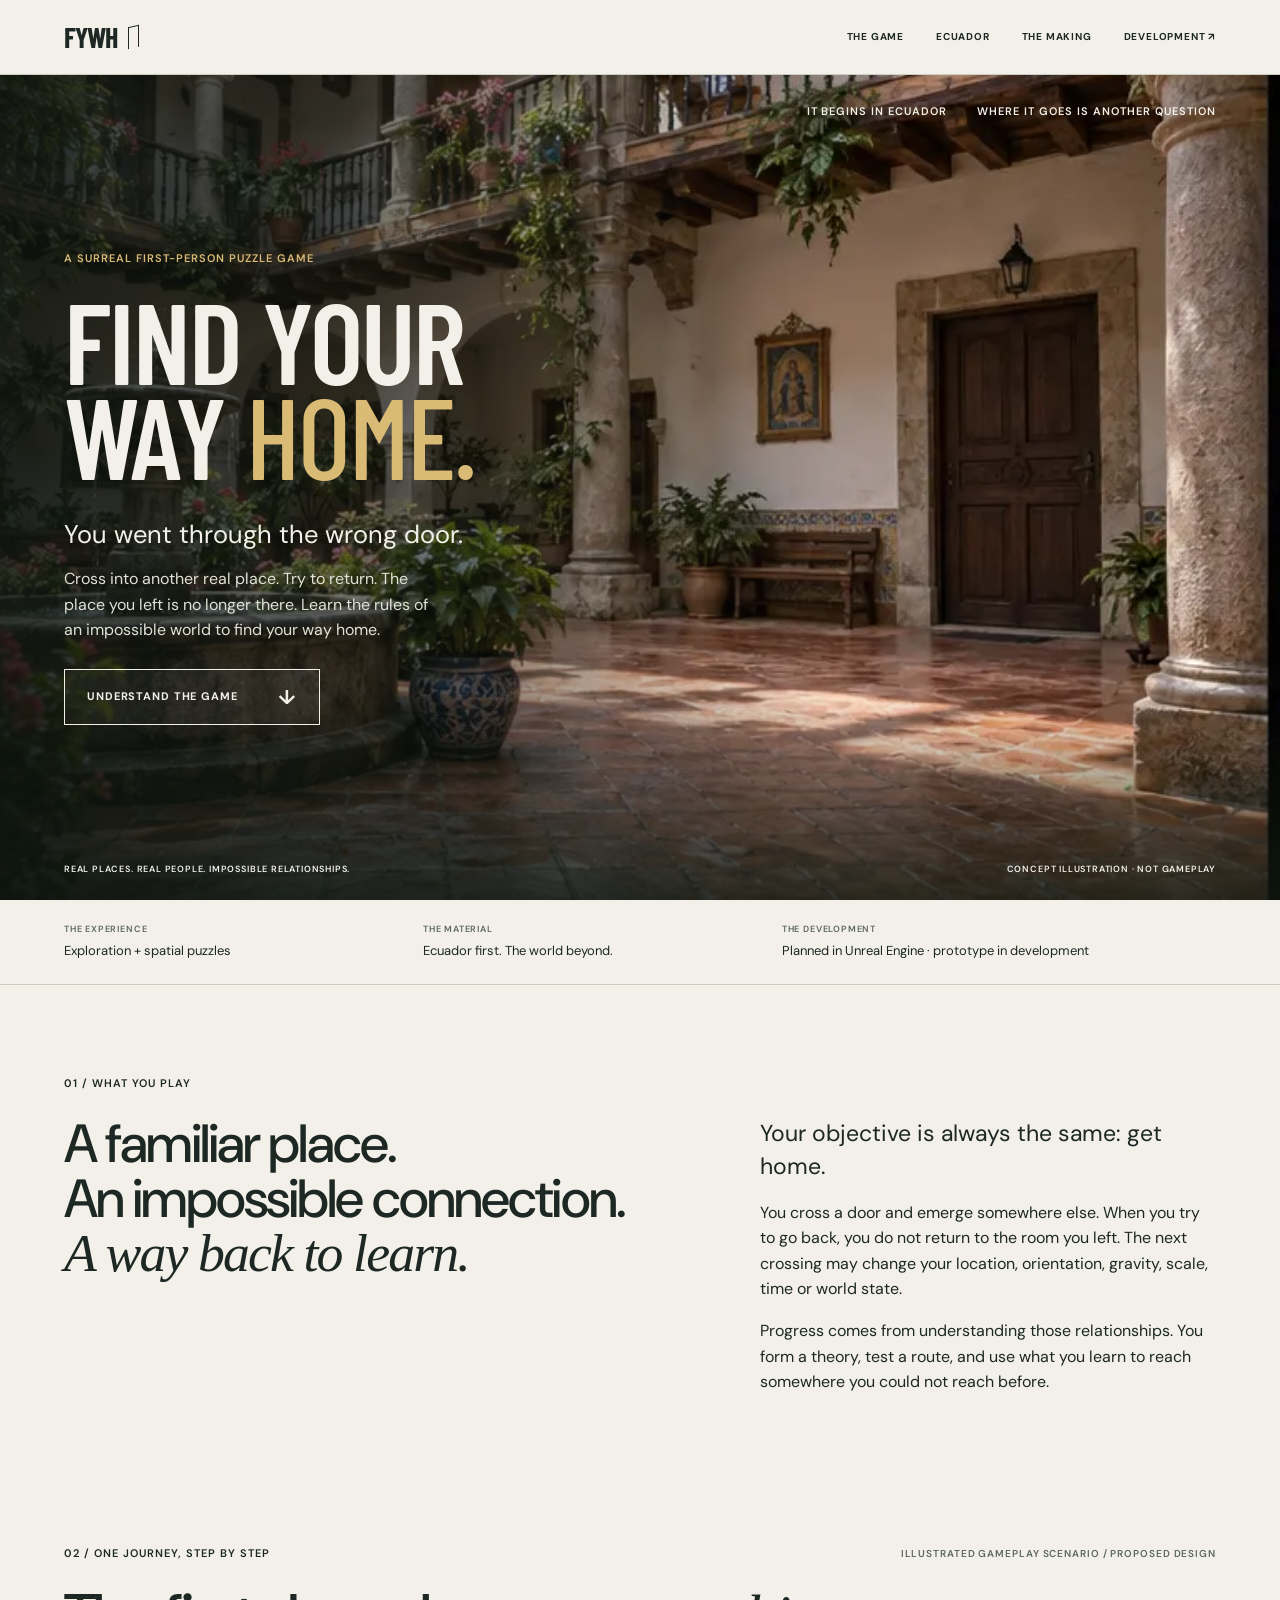
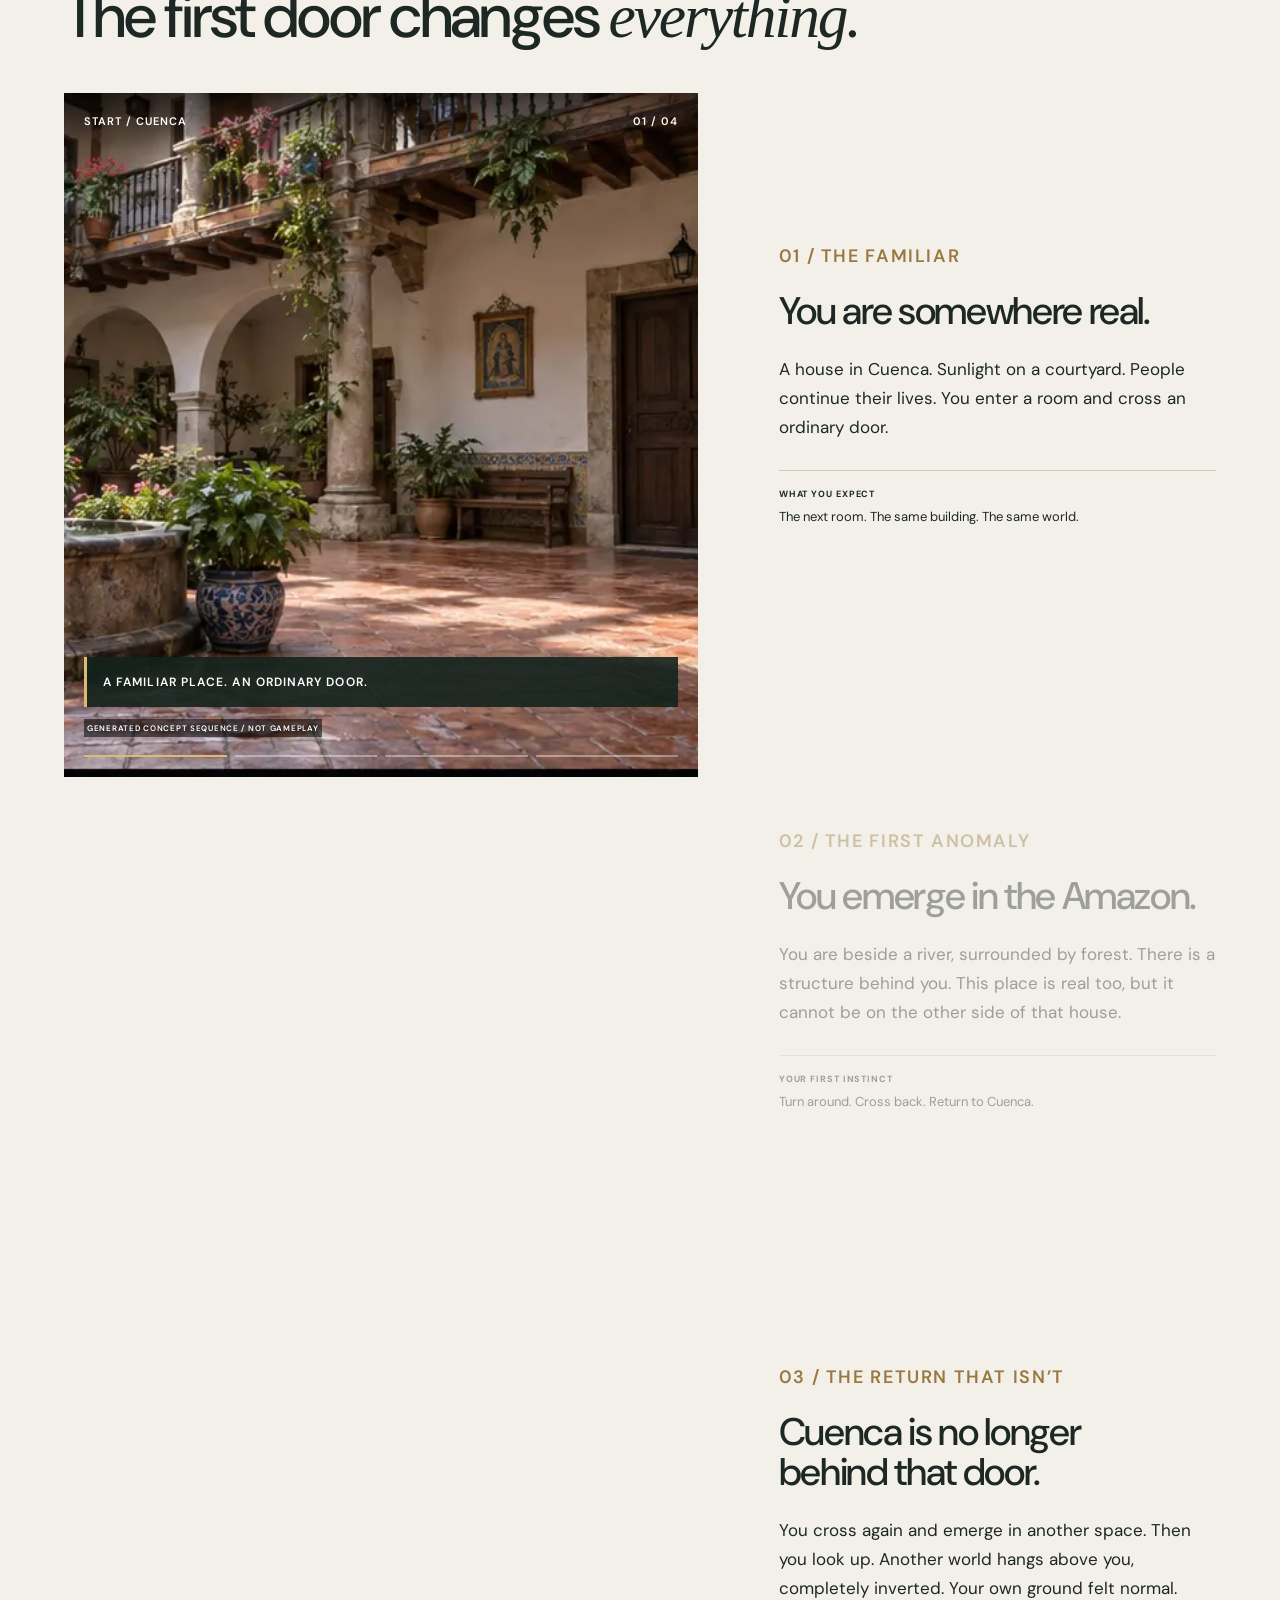
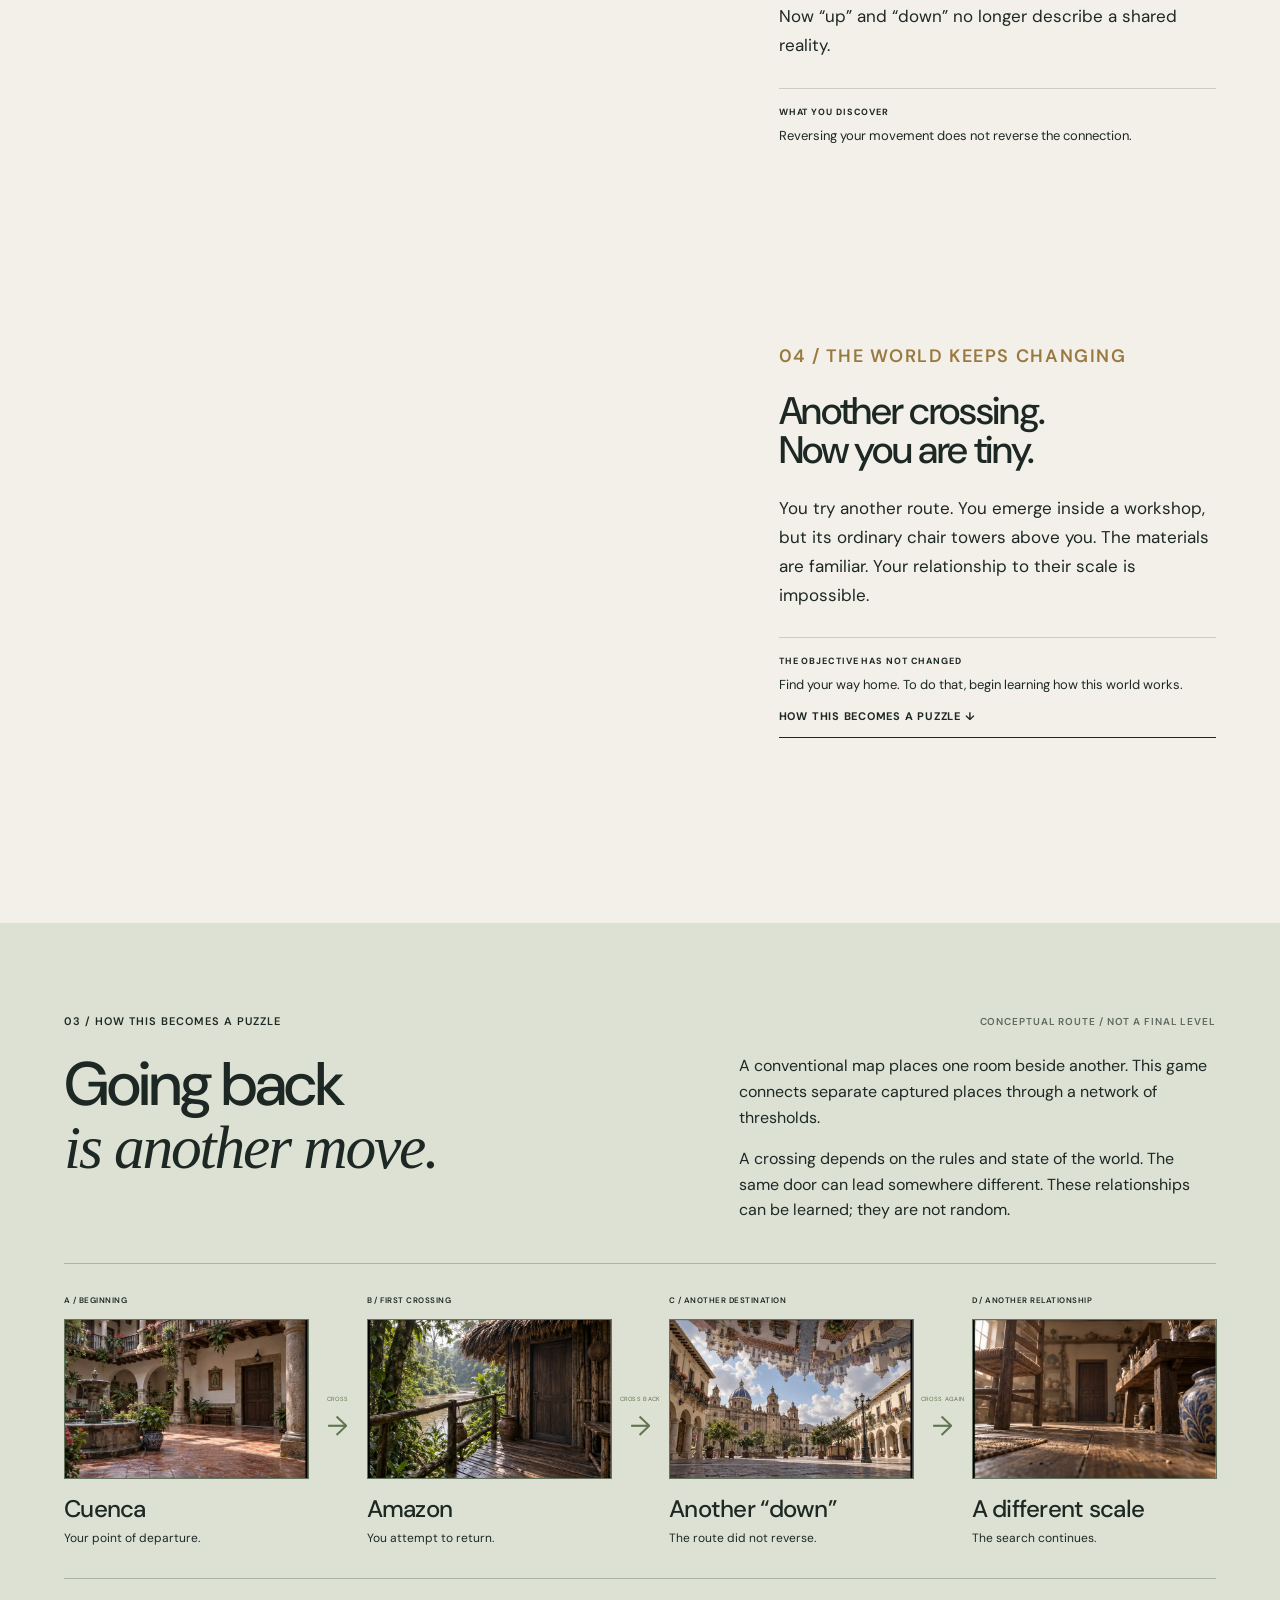
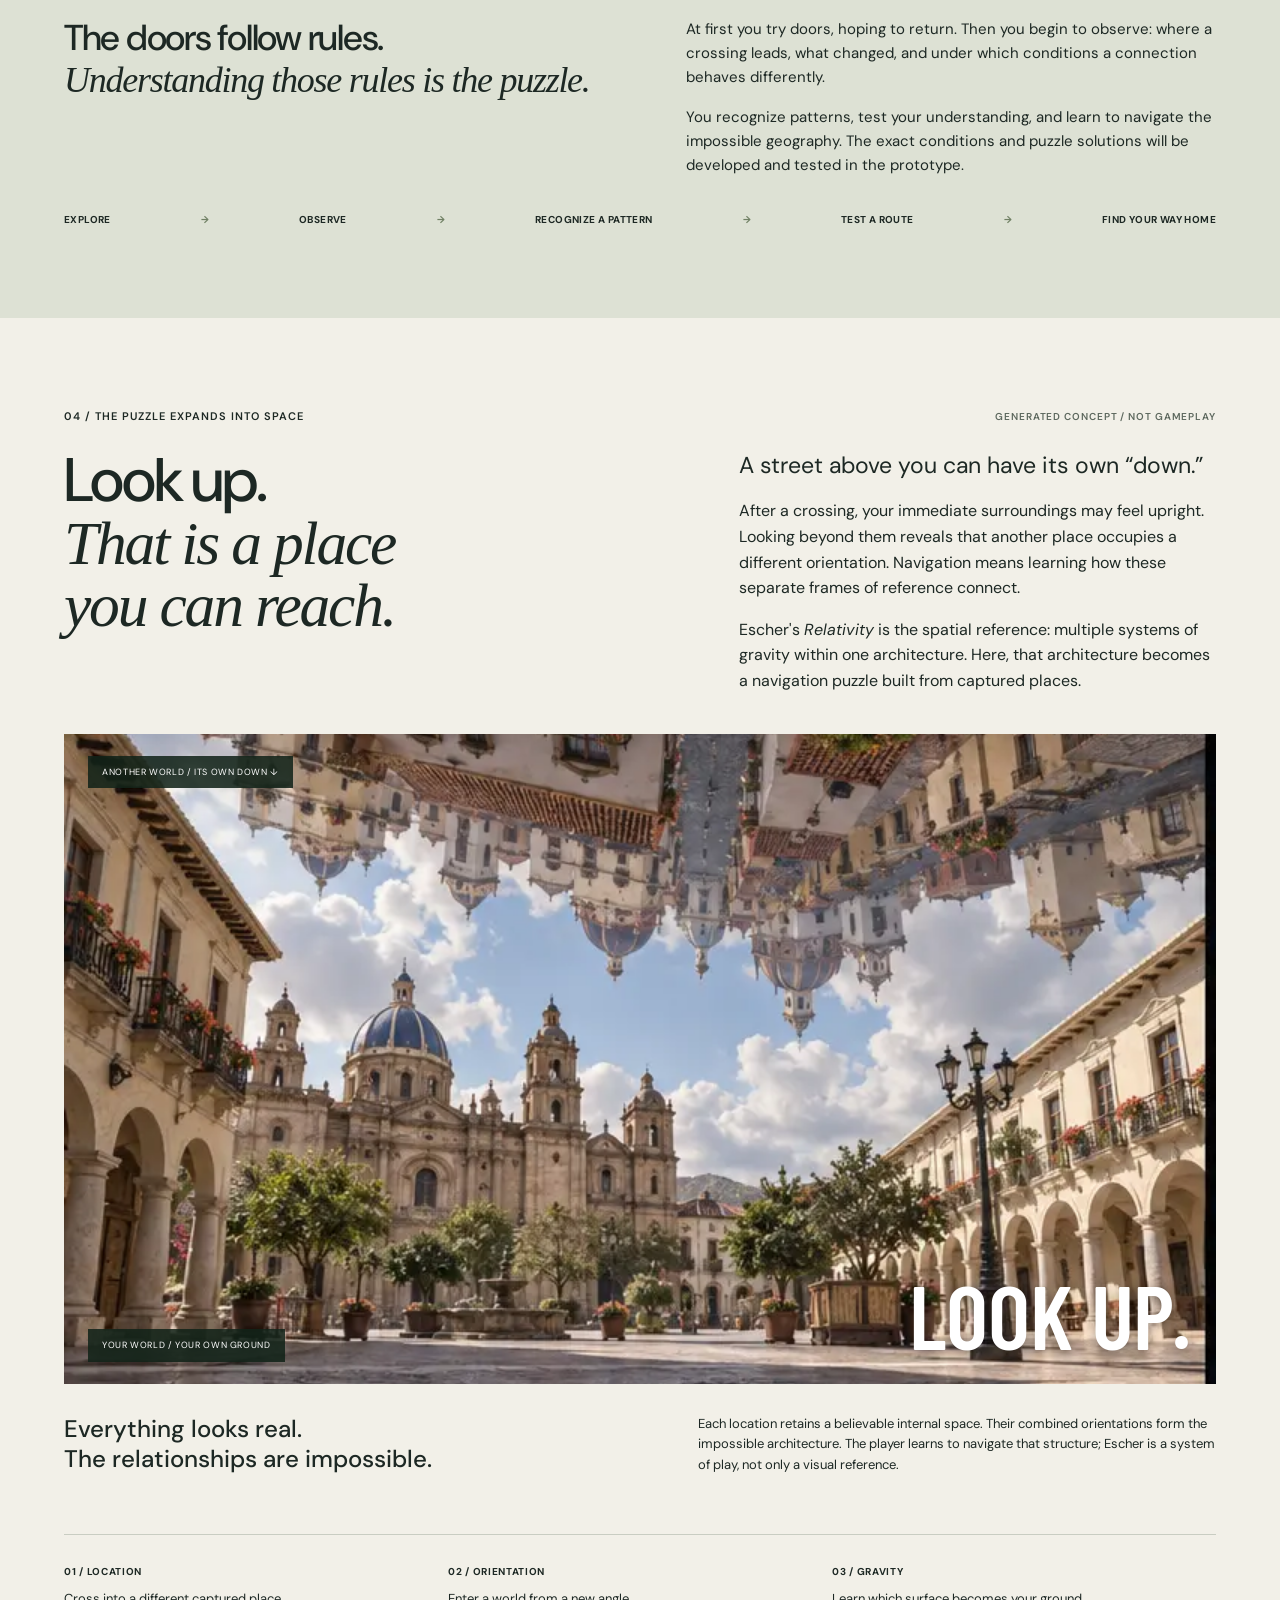
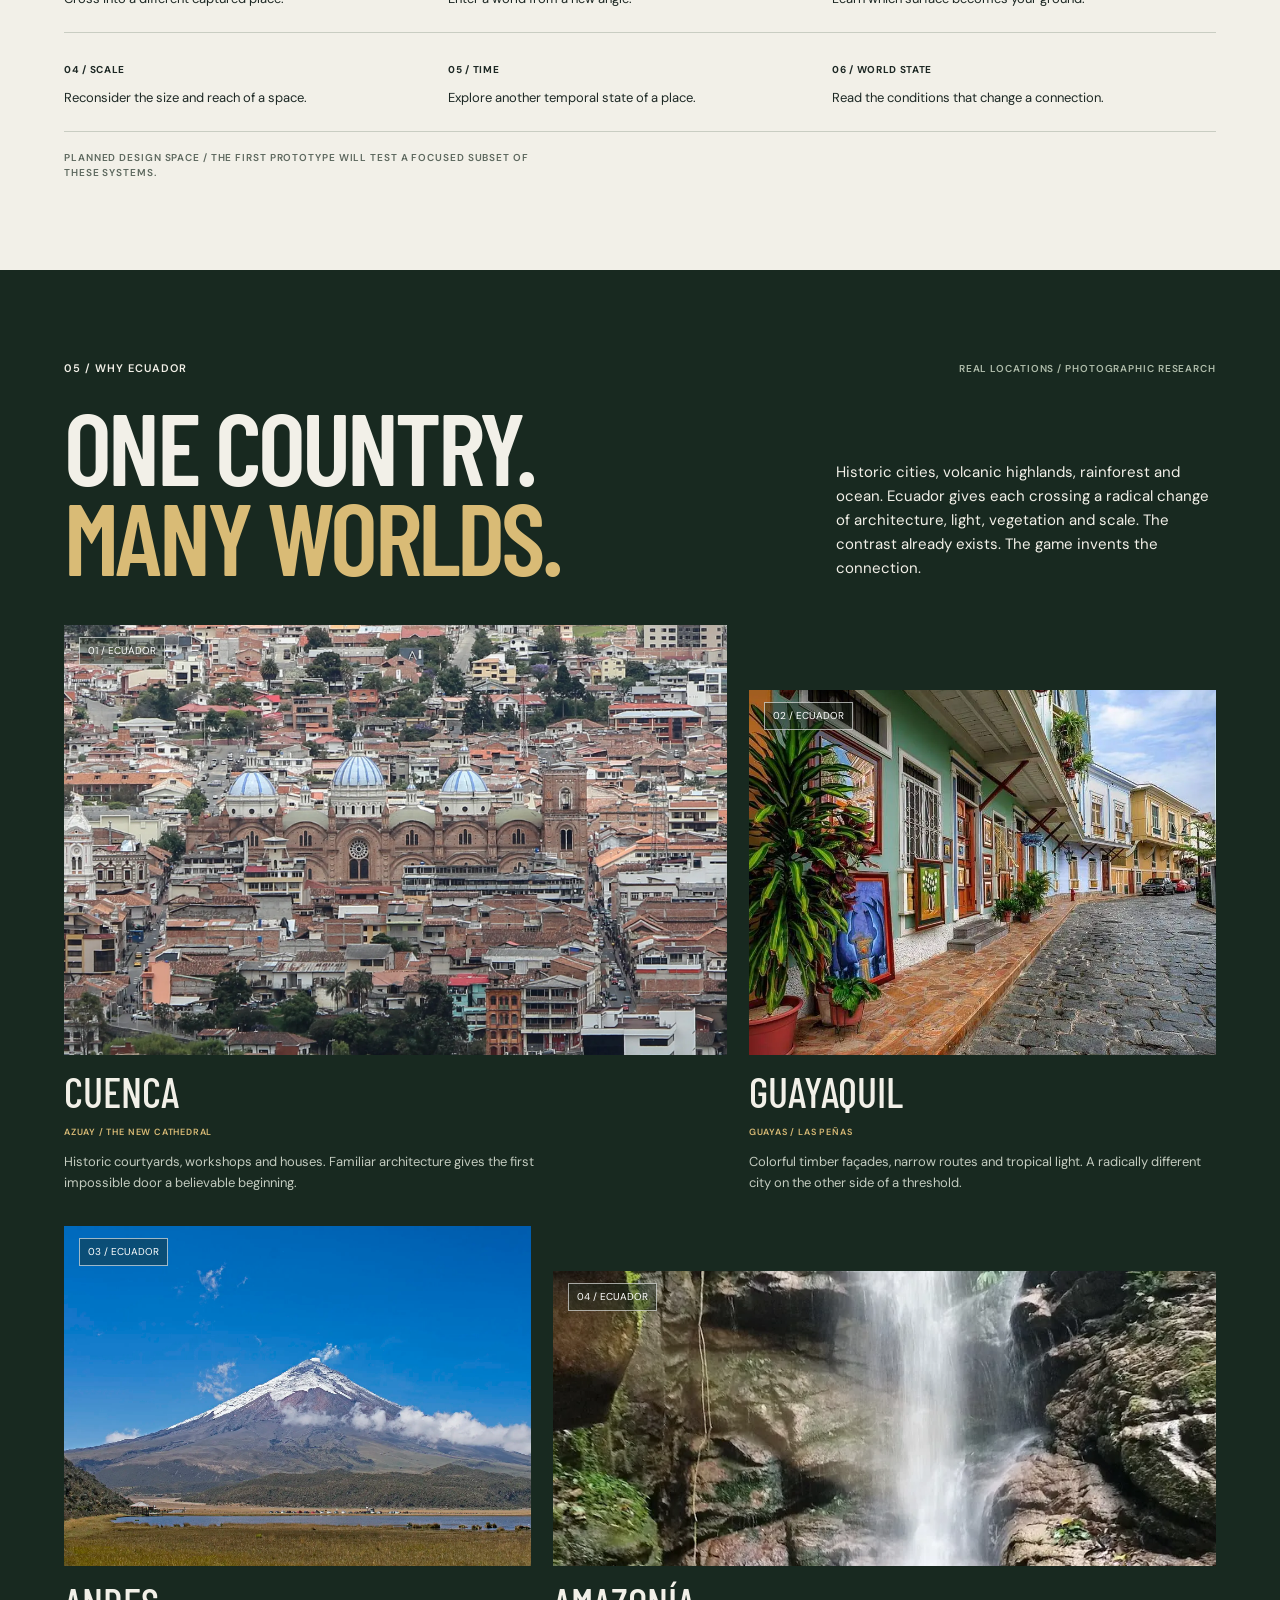
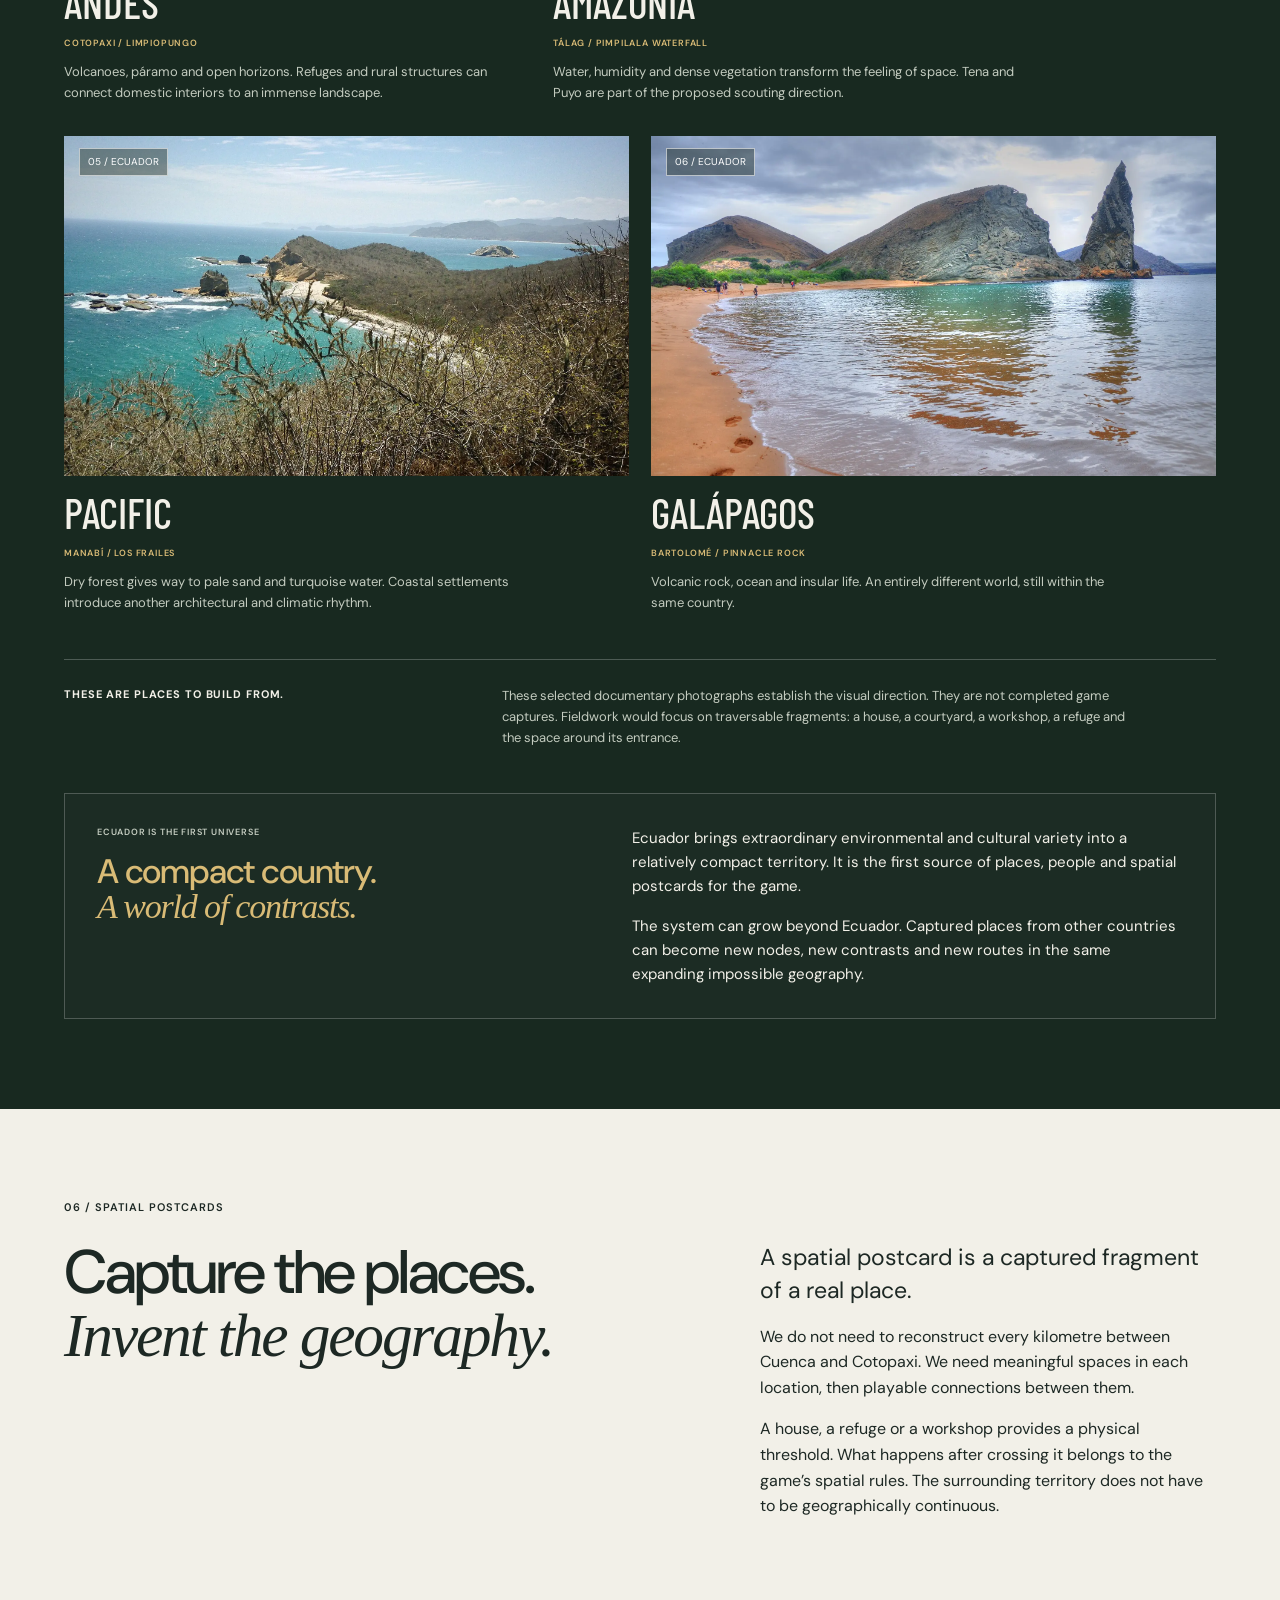
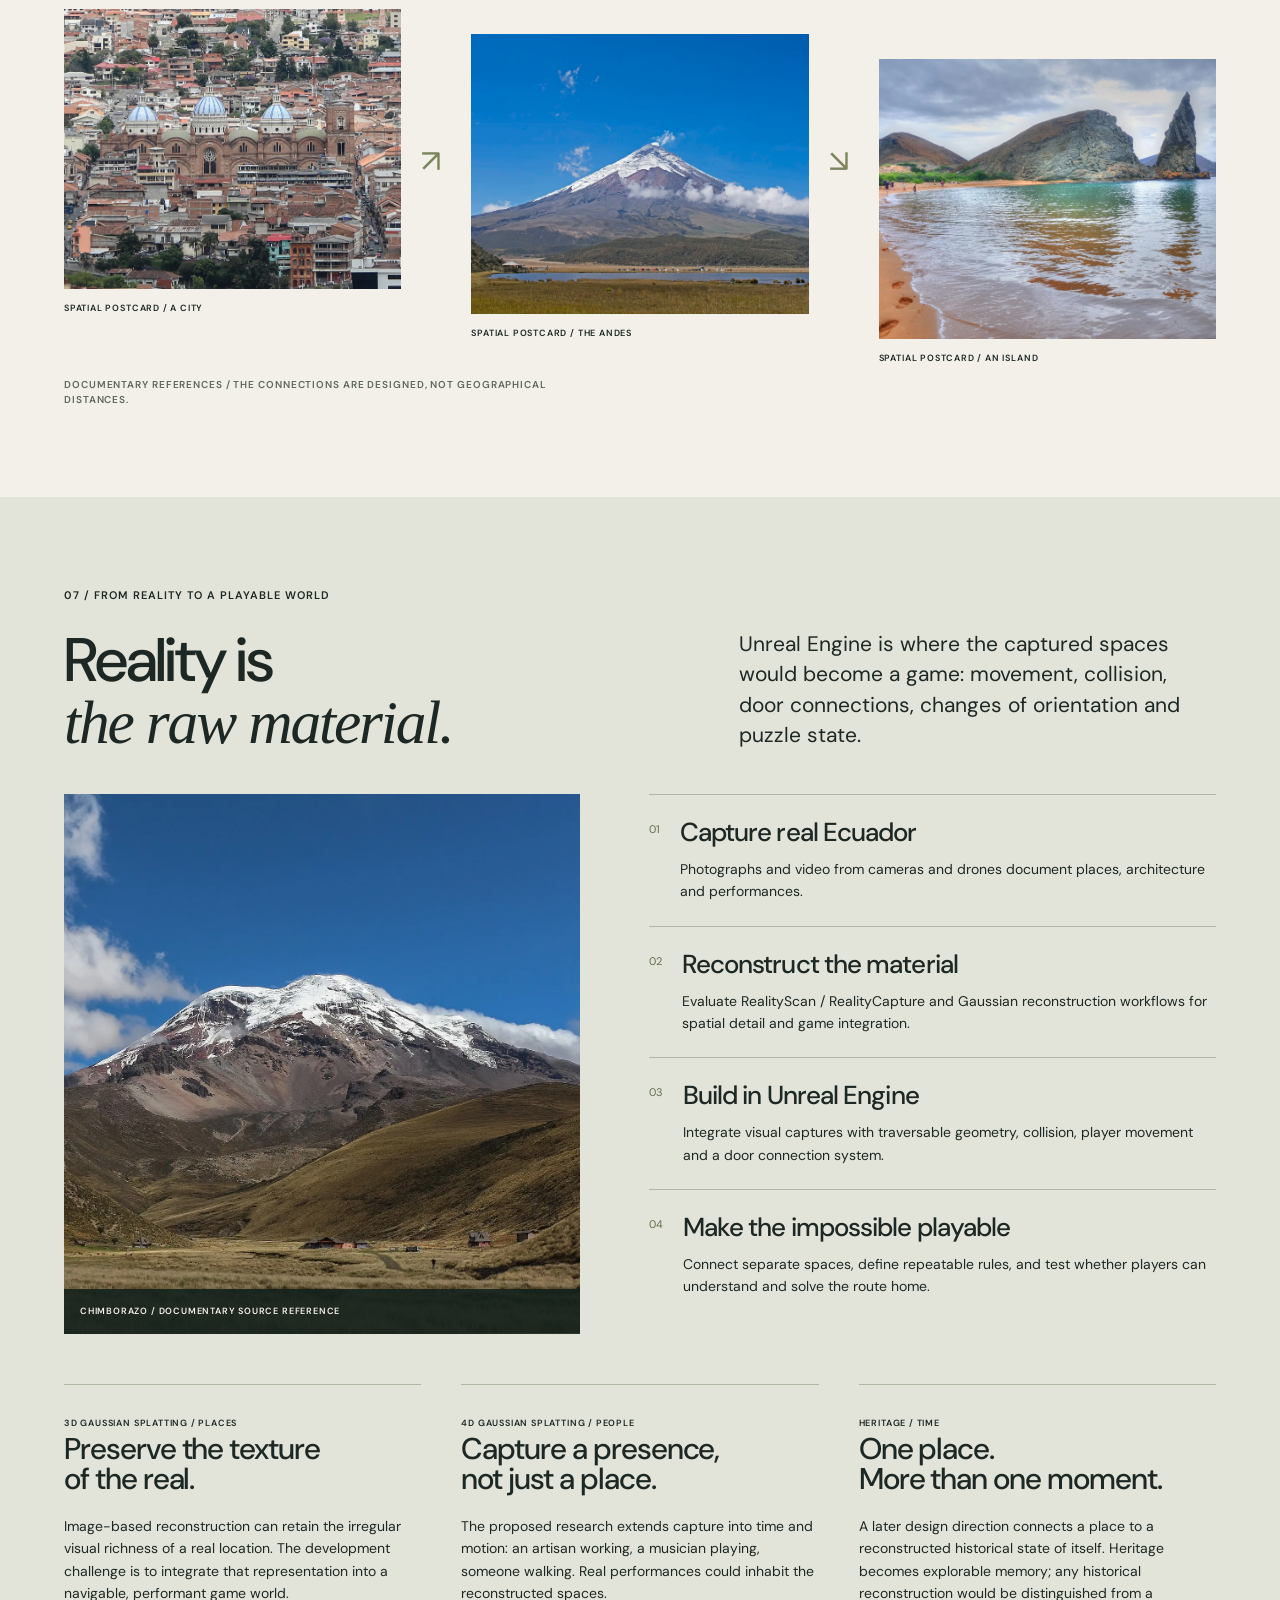
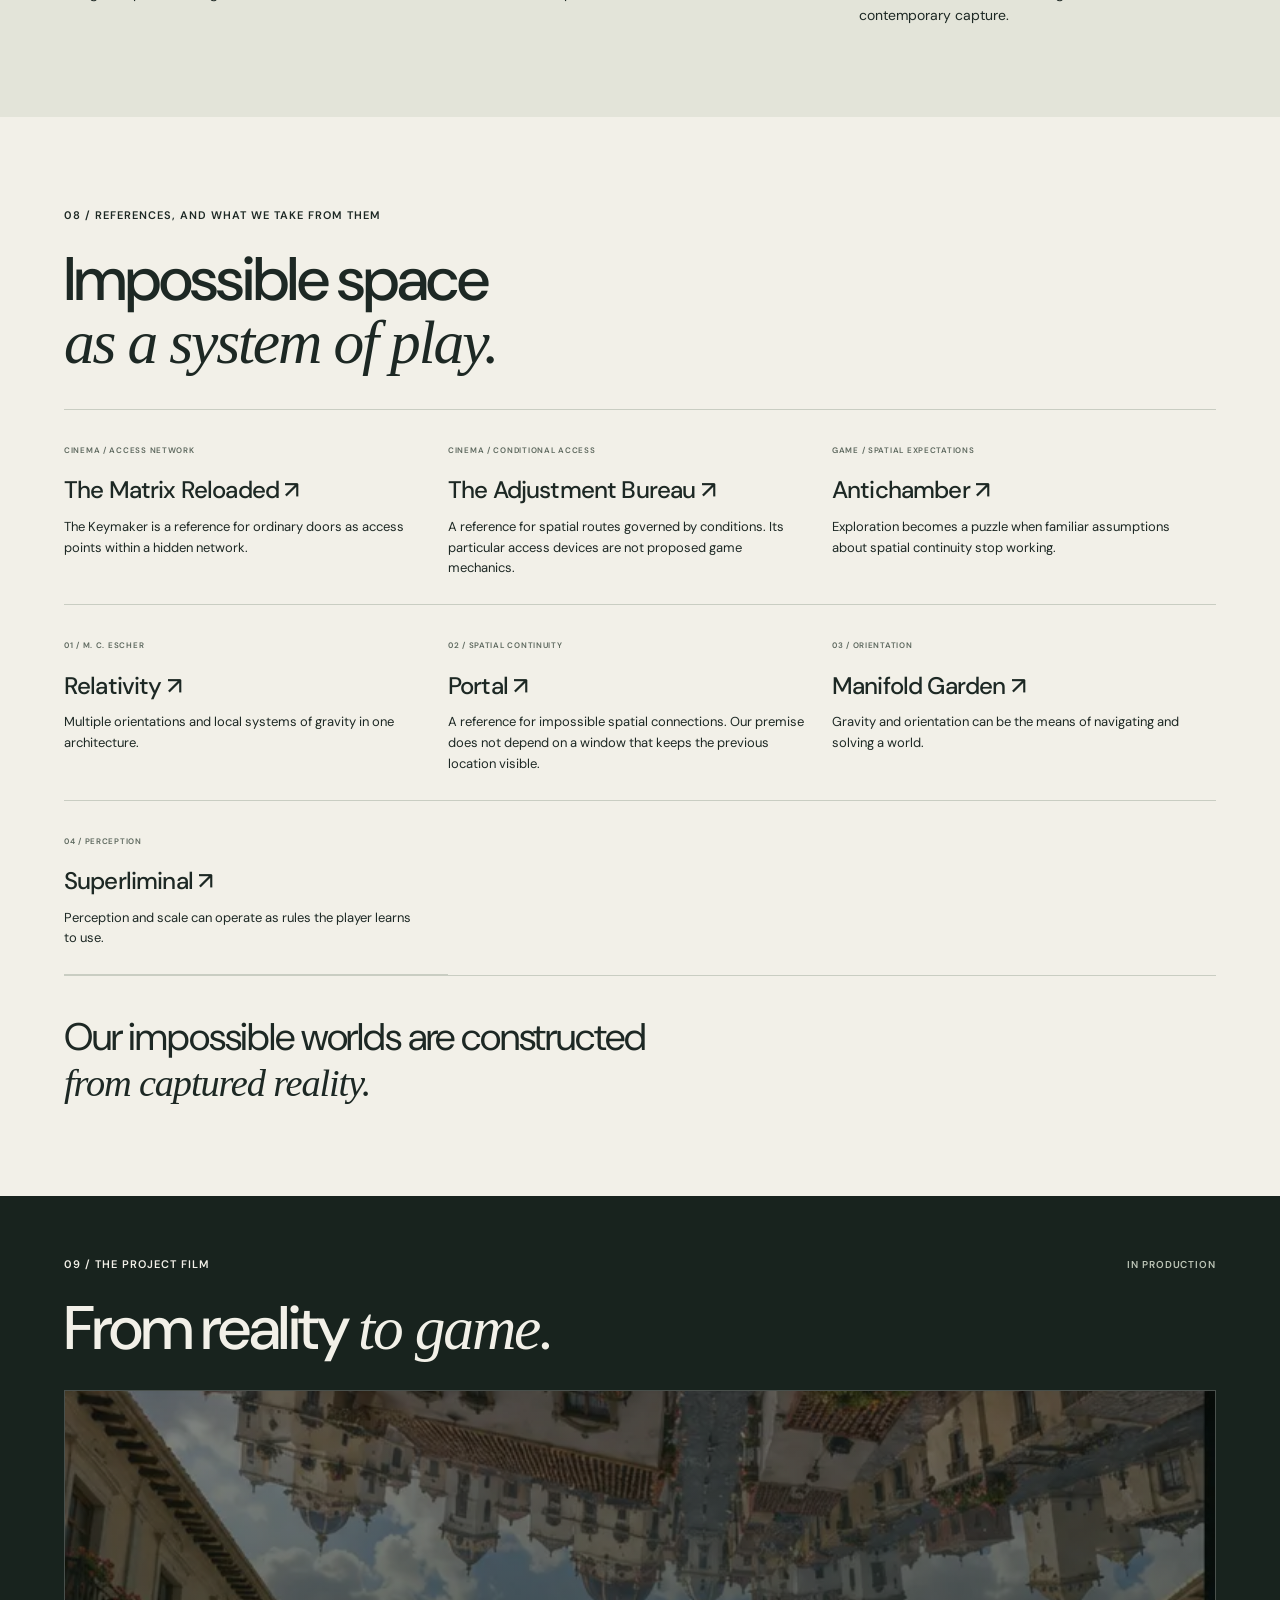
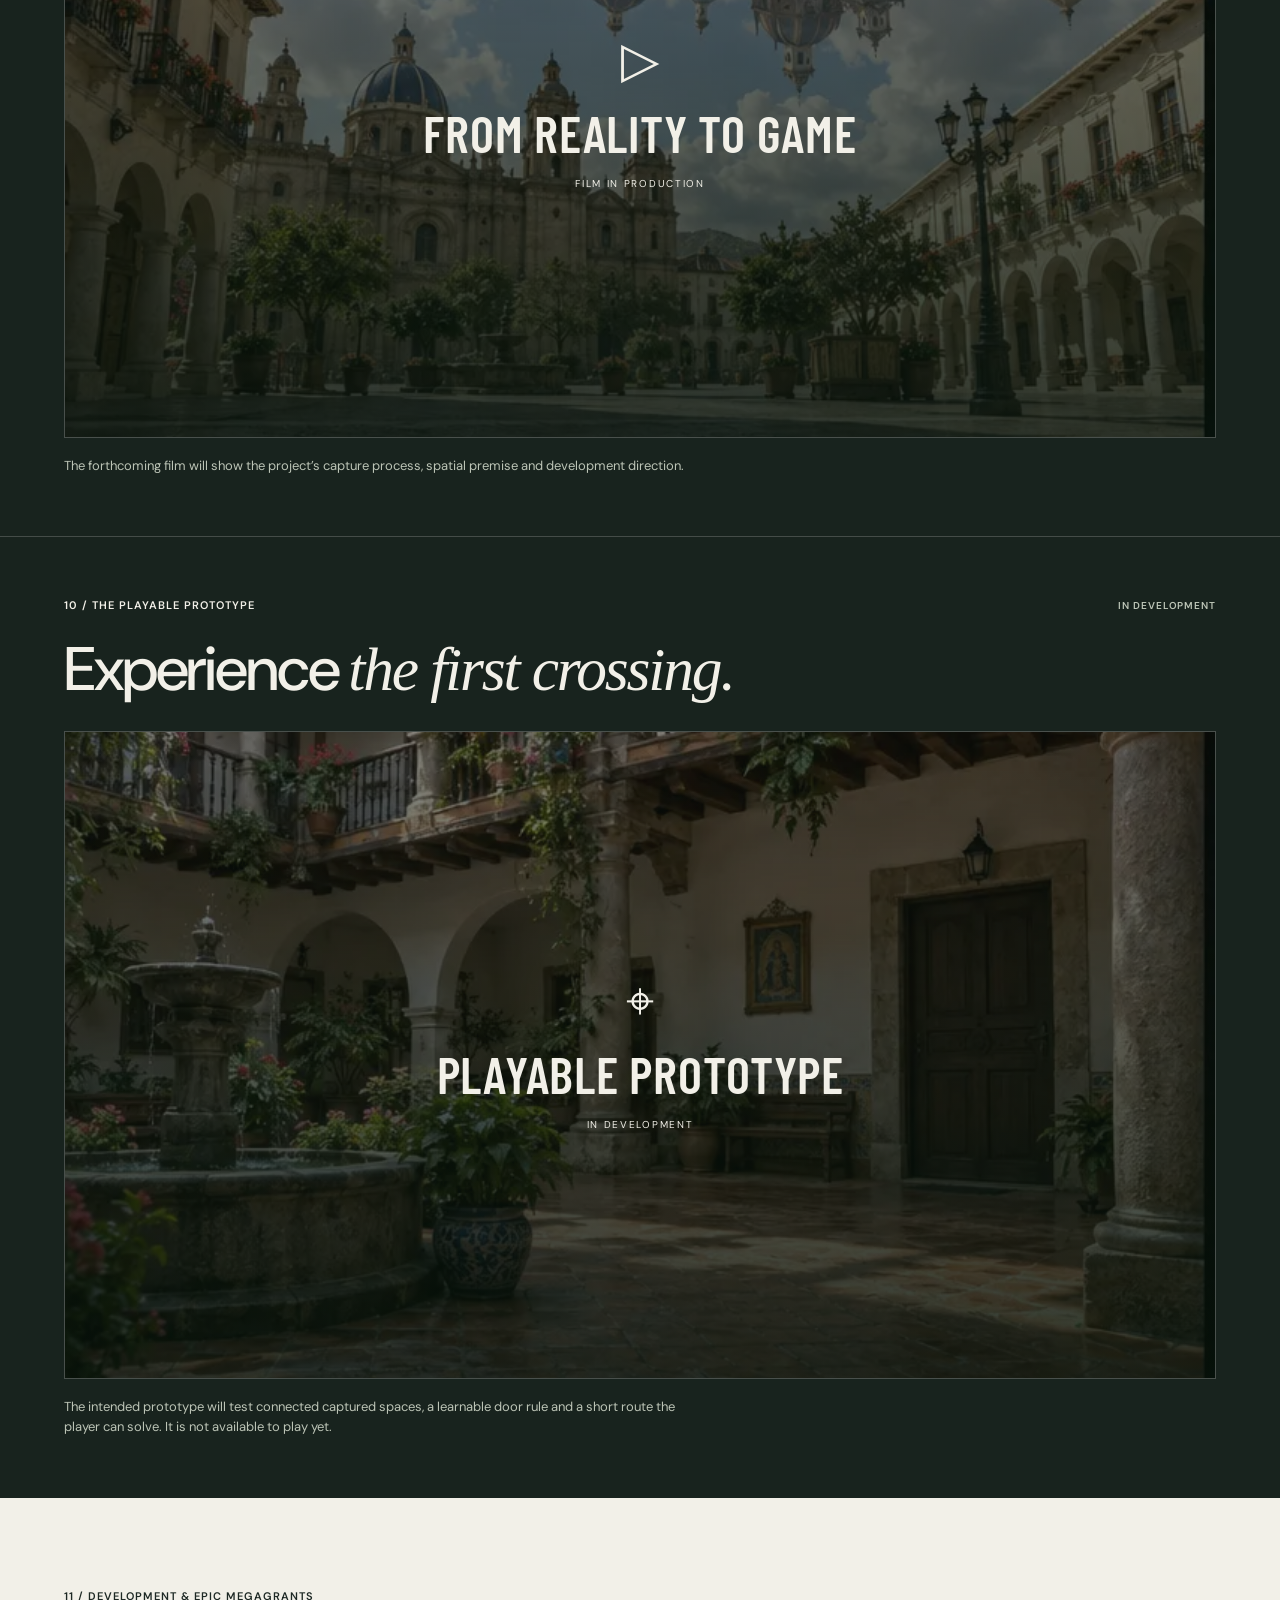
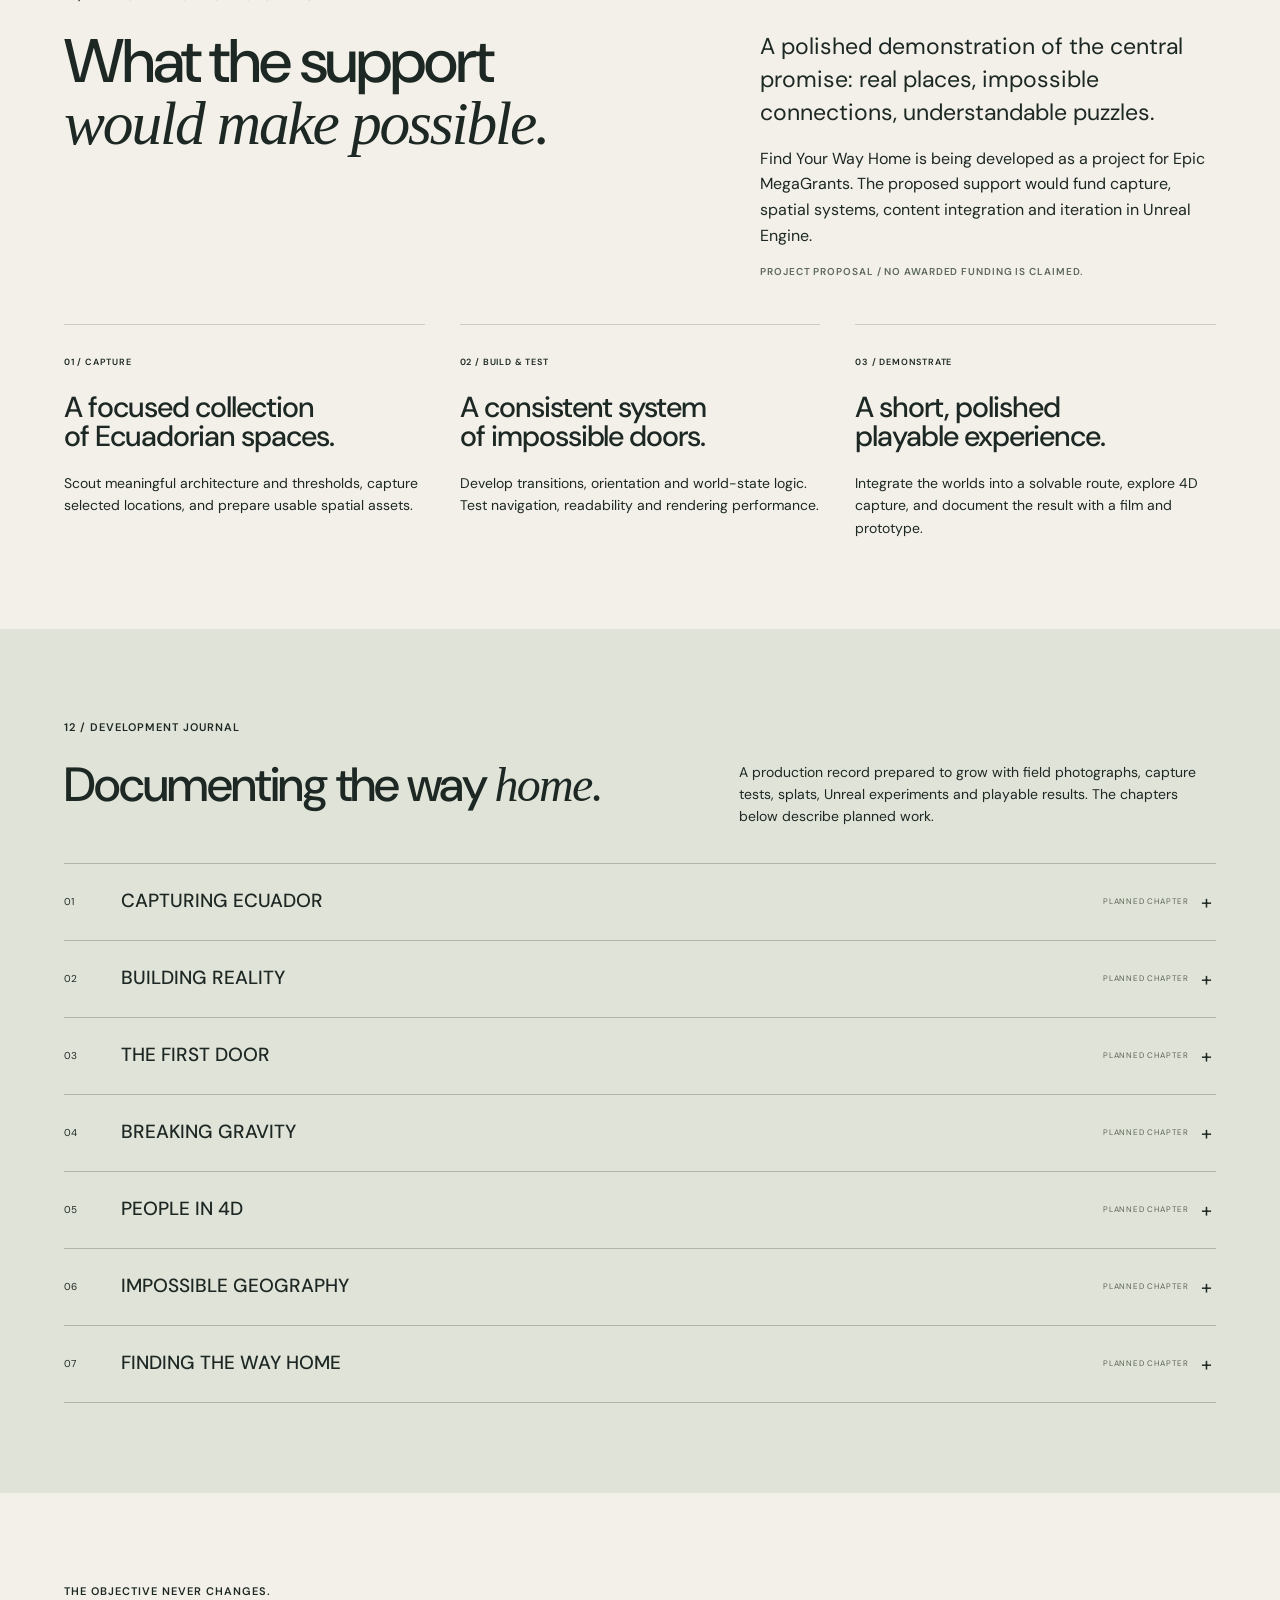
==== commit 009ca8ad: "Add responsive review and accessible narrative frames" ====
--- a/index.html
+++ b/index.html
@@ -5,7 +5,7 @@
 <meta name="theme-color" content="#171b18"><meta name="description" content="A surreal first-person puzzle game built from captured Ecuadorian places and people. Learn the rules of impossible doors to find your way home.">
 <meta property="og:title" content="Find Your Way Home"><meta property="og:description" content="Real Ecuador. Impossible geography. A puzzle about learning the way back."><meta property="og:image" content="assets/journey-states.webp">
 <title>Find Your Way Home — Real places. Impossible geography.</title>
-<link rel="preload" href="assets/journey-states.webp" as="image" fetchpriority="high"><link rel="stylesheet" href="style.css?v=4"><script defer src="script.js?v=4"></script>
+<link rel="preload" href="assets/journey-states.webp" as="image" fetchpriority="high"><link rel="stylesheet" href="style.css?v=5"><script defer src="script.js?v=5"></script>
 </head>
 <body>
 <a class="skip" href="#main">Skip to content</a><div class="progress" aria-hidden="true"></div>
--- a/style.css
+++ b/style.css
@@ -21,3 +21,4 @@
 .route-diagram{display:grid;grid-template-columns:1fr 42px 1fr 42px 1fr 42px 1fr;gap:8px;align-items:center;border-block:1px solid #a9b49e;padding:30px 0}.route-diagram article{min-width:0}.route-diagram article>span{font-size:8px;letter-spacing:.06em;font-weight:600;display:block;margin-bottom:12px}.route-diagram .state-art{height:160px;border:1px solid #65745c}.route-diagram h3{font-size:24px;margin-top:18px;letter-spacing:-.03em}.route-diagram p{font-size:12px;margin-top:8px}.route-arrow{display:flex;flex-direction:column;align-items:center;font-size:27px;color:#61744e}.route-arrow span{font-size:6px;letter-spacing:.05em;white-space:nowrap}.understanding{display:grid;grid-template-columns:1fr 1fr;gap:8%;margin-top:38px}.understanding h3{font-size:36px;line-height:1.15}.understanding p{font-size:15px}.gravity-reveal{position:relative;overflow:hidden;height:650px;color:#fff;background:#1a291e}.gravity-reveal>.state-art{position:absolute;inset:0}.gravity-note{position:absolute;left:24px;background:#122319dd;padding:9px 14px;font-size:9px;letter-spacing:.07em}.gravity-note.top{top:22px}.gravity-note.bottom{bottom:22px}.gravity-word{position:absolute;right:25px;bottom:25px;font-family:'Barlow Condensed',Impact,sans-serif;font-size:90px;font-weight:600;line-height:1;color:#fff;text-shadow:0 2px 12px #0006}.postcard-network{display:grid;grid-template-columns:1fr 30px 1fr 30px 1fr;gap:20px;align-items:center}.postcard-network img{height:280px}.postcard-network figure:nth-of-type(2){padding-top:50px}.postcard-network figure:nth-of-type(3){padding-top:100px}.postcard-network>span{font-size:32px;color:#7b855b}.postcard-network figcaption{font-size:9px;padding-top:13px}.media-art{position:absolute;inset:0;opacity:.5}.reference-grid{grid-template-columns:repeat(3,1fr)}.reference-grid>a{border-bottom:1px solid var(--line)}
 @media(max-width:1000px){.route-diagram{grid-template-columns:1fr 28px 1fr;gap:20px}.route-diagram>.route-arrow:nth-of-type(2){display:none}.route-diagram .state-art{height:230px}.gravity-reveal{height:520px}.reference-grid{grid-template-columns:repeat(2,1fr)}}
 @media(max-width:700px){.hero-photo.state-art{bottom:auto;height:56%}.route-diagram{grid-template-columns:1fr;gap:20px}.route-diagram .state-art{height:240px}.route-diagram>.route-arrow:nth-of-type(2){display:flex}.route-arrow{transform:none;font-size:0;gap:4px}.route-arrow:after{content:'↓';font-size:28px}.route-arrow span{font-size:8px}.route-diagram article>span{font-size:9px}.route-diagram h3{font-size:29px;margin-top:12px}.route-diagram p{font-size:13px}.understanding{grid-template-columns:1fr;gap:25px}.understanding h3{font-size:32px}.gravity-reveal{height:470px}.gravity-note{font-size:7px;left:14px;max-width:75%;padding:7px 10px}.gravity-note.bottom{bottom:15px}.gravity-word{font-size:57px;right:15px;bottom:50px}.postcard-network{grid-template-columns:1fr;gap:15px}.postcard-network figure:nth-of-type(n){padding:0}.postcard-network>span{text-align:center;transform:rotate(45deg)}.postcard-network img{height:280px}.reference-grid{grid-template-columns:1fr 1fr}.hero-description{max-width:360px}.hero-content{bottom:55px}.hero{height:850px}}
+.door-leaf{left:0;width:100%;background:#211e18;box-shadow:inset 0 0 0 16px #3e3326,inset 0 0 0 18px #191710}
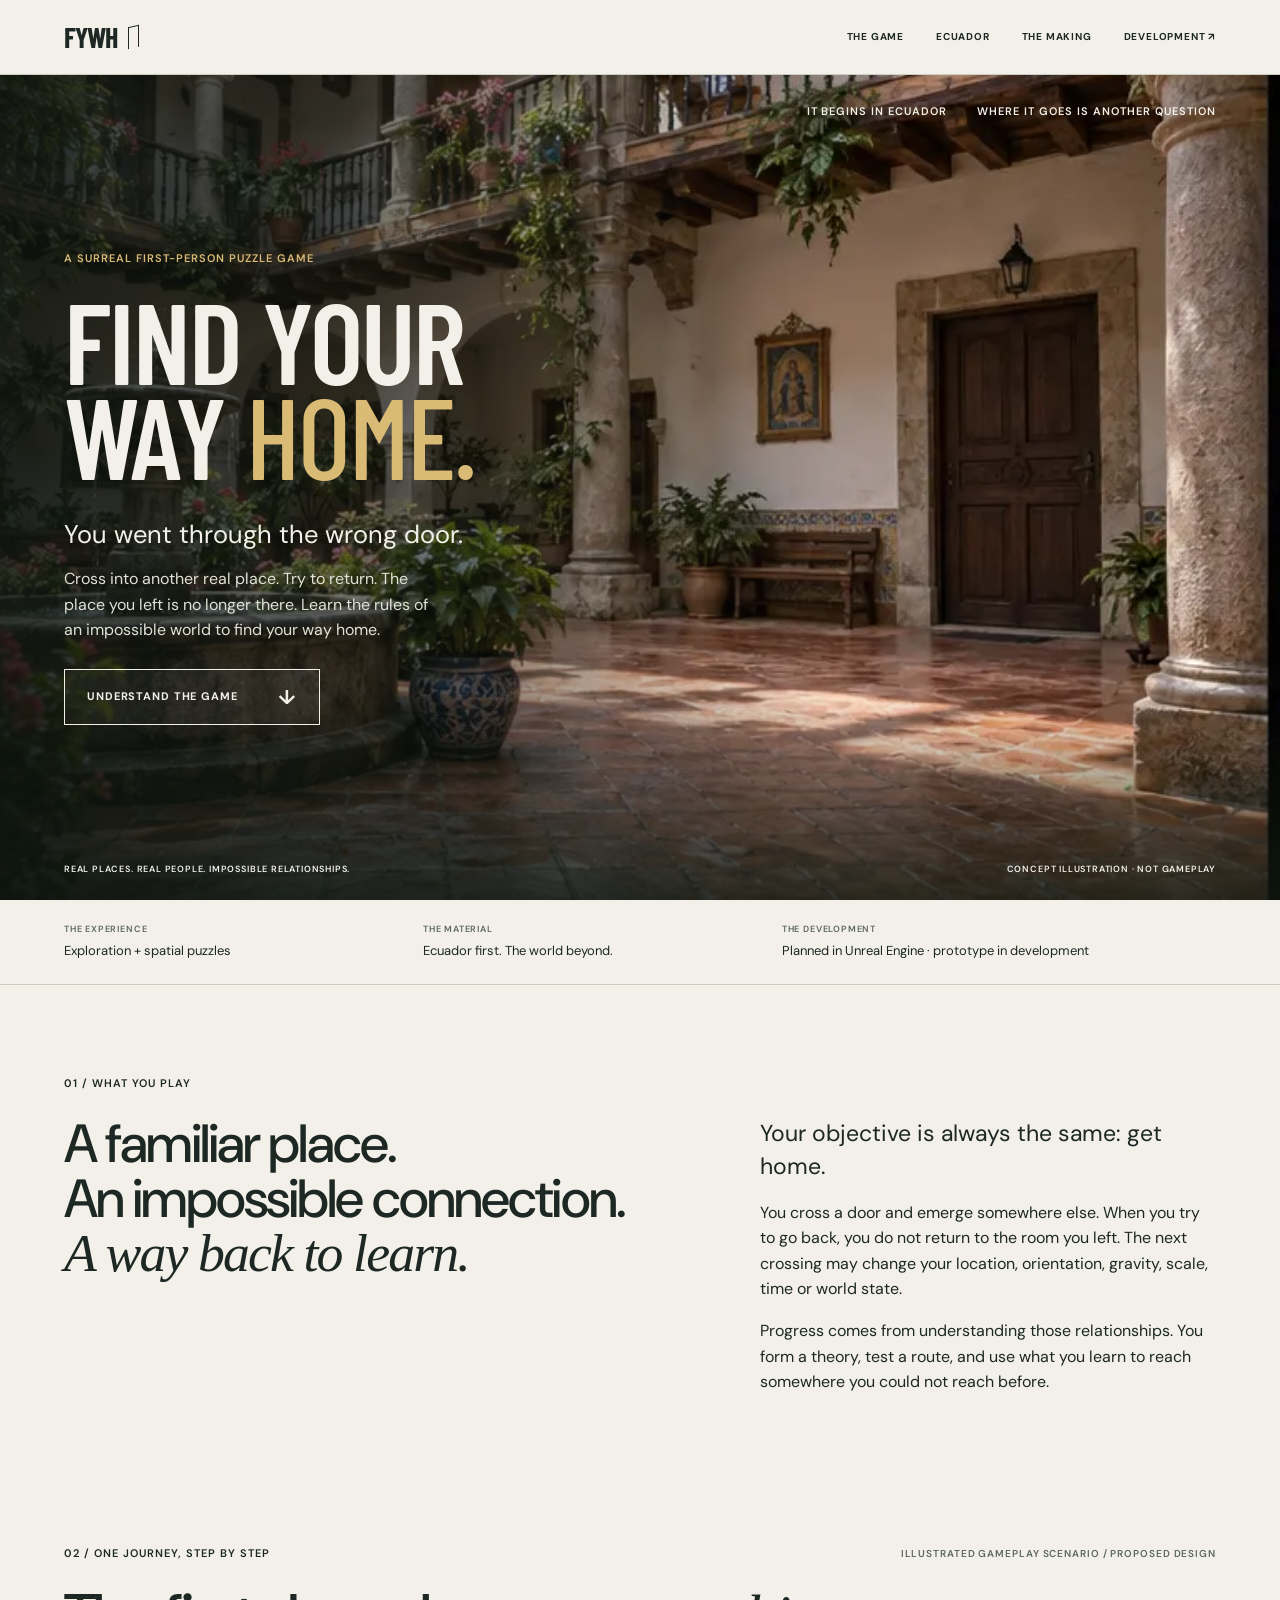
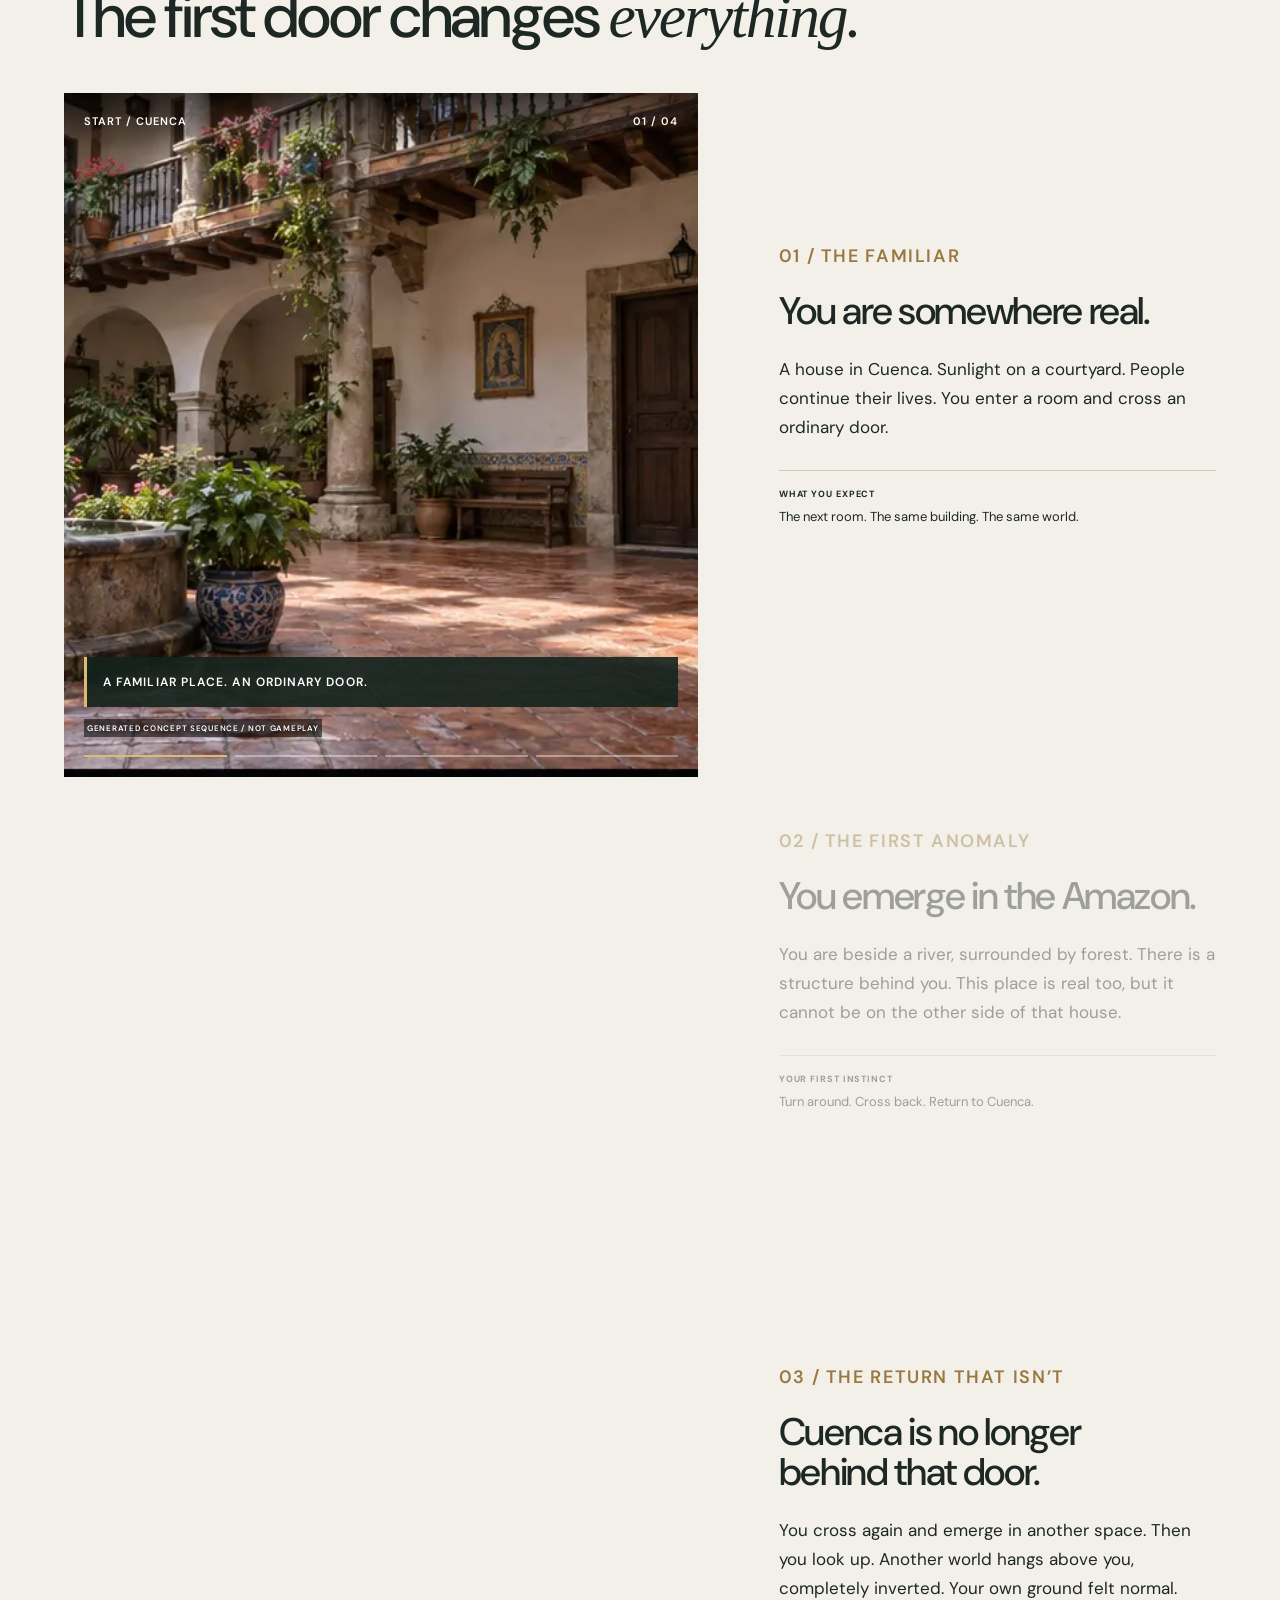
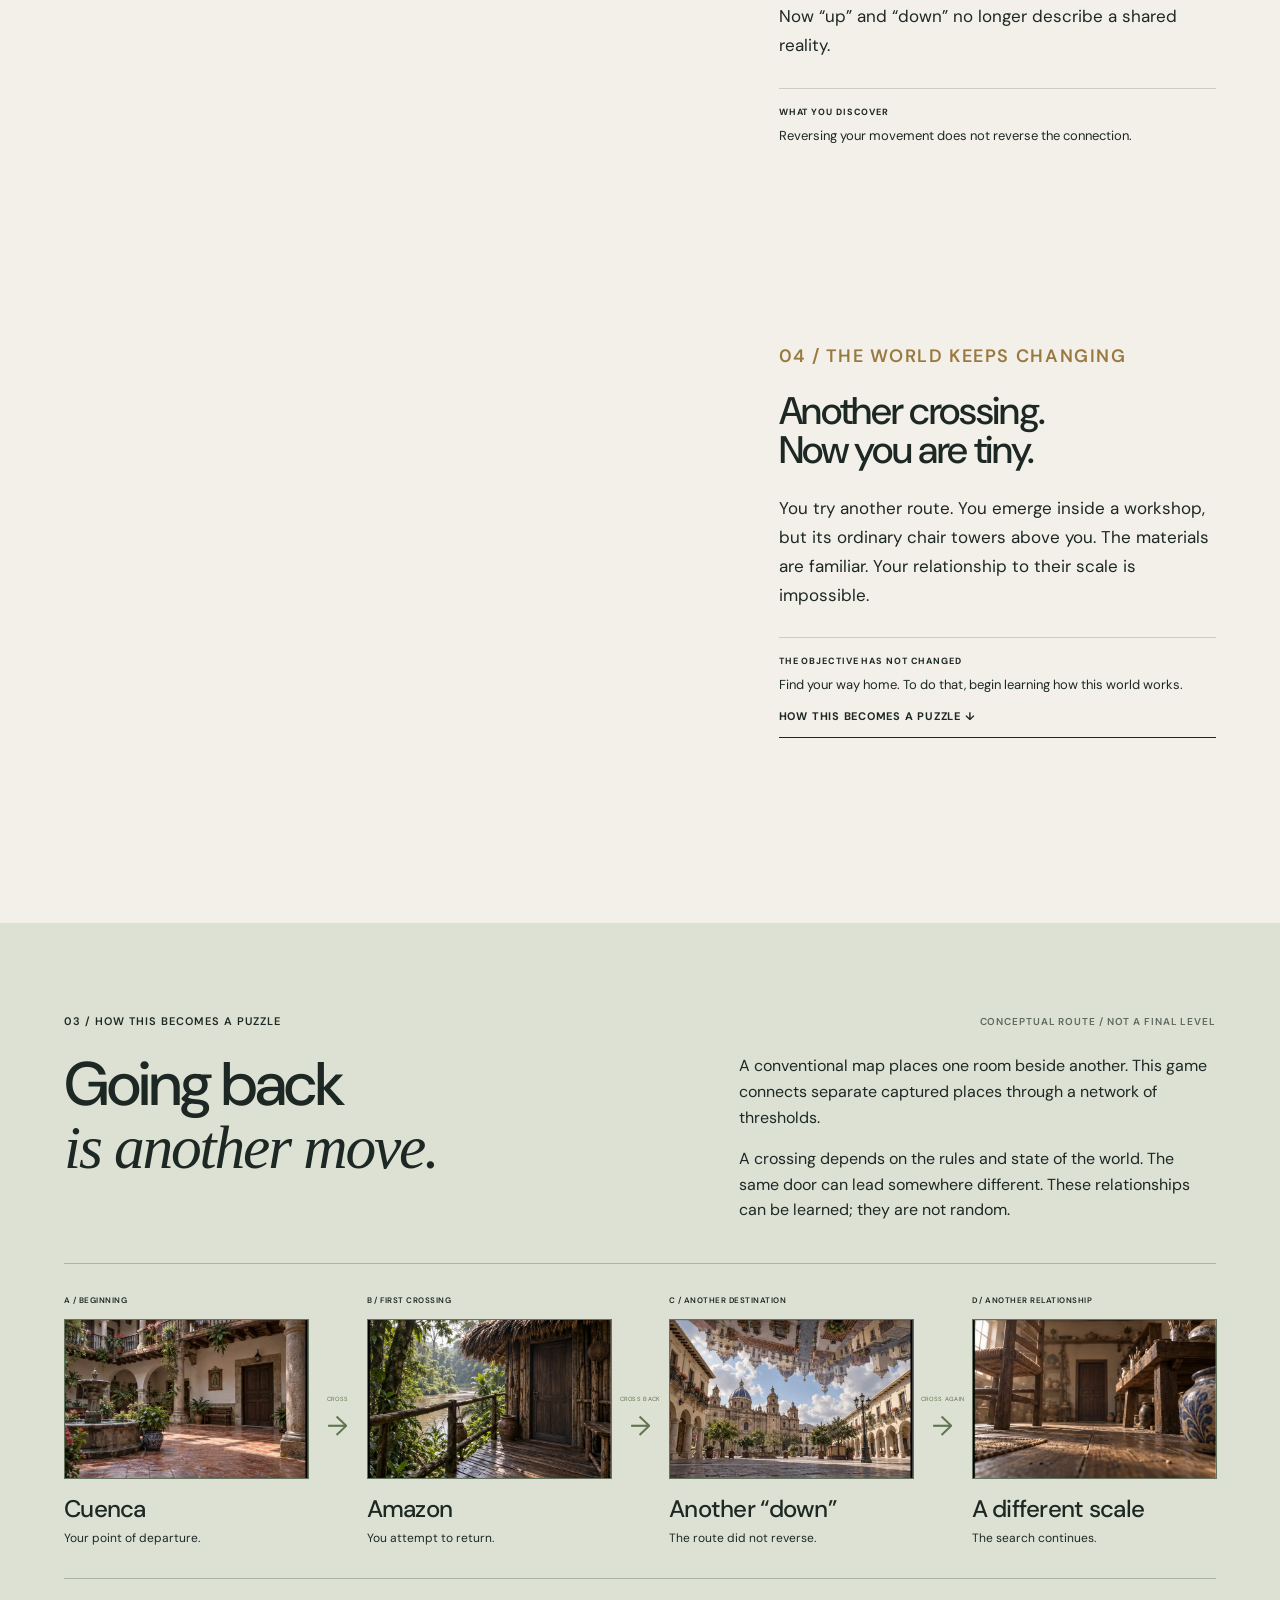
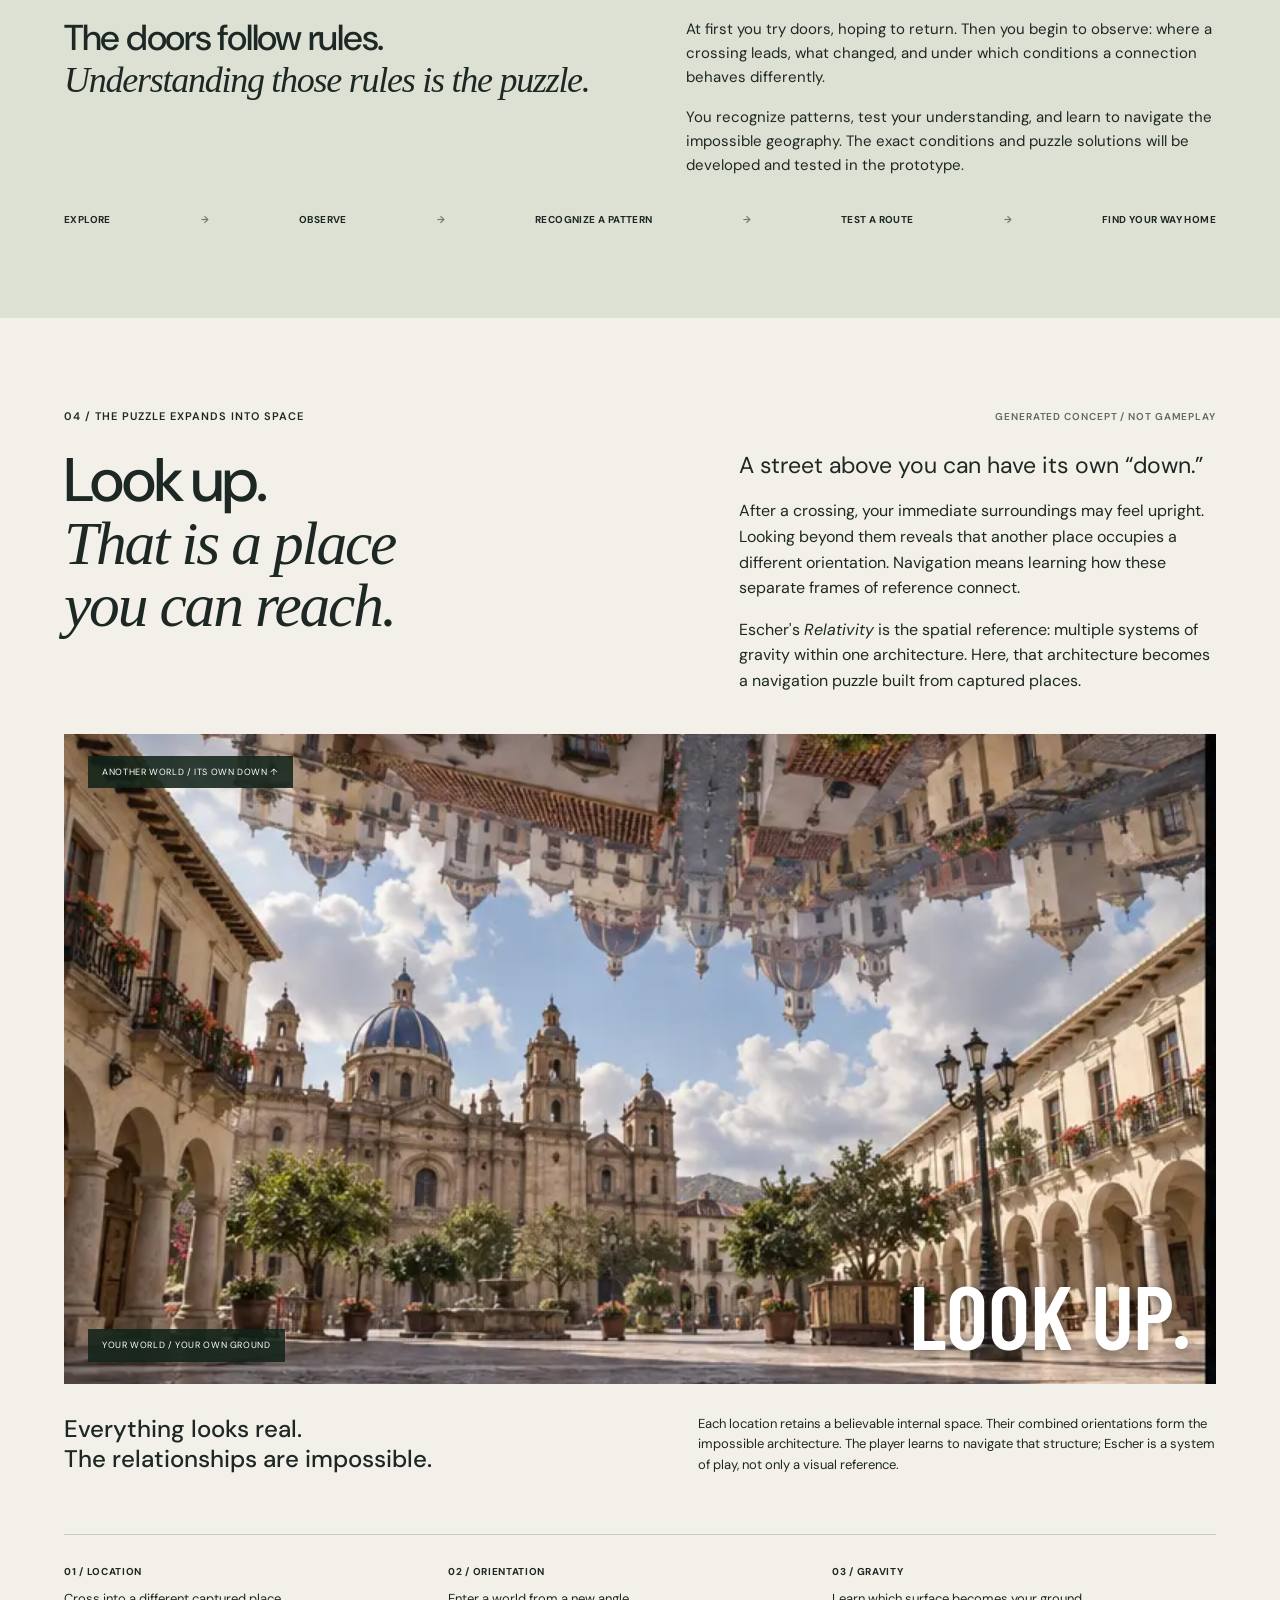
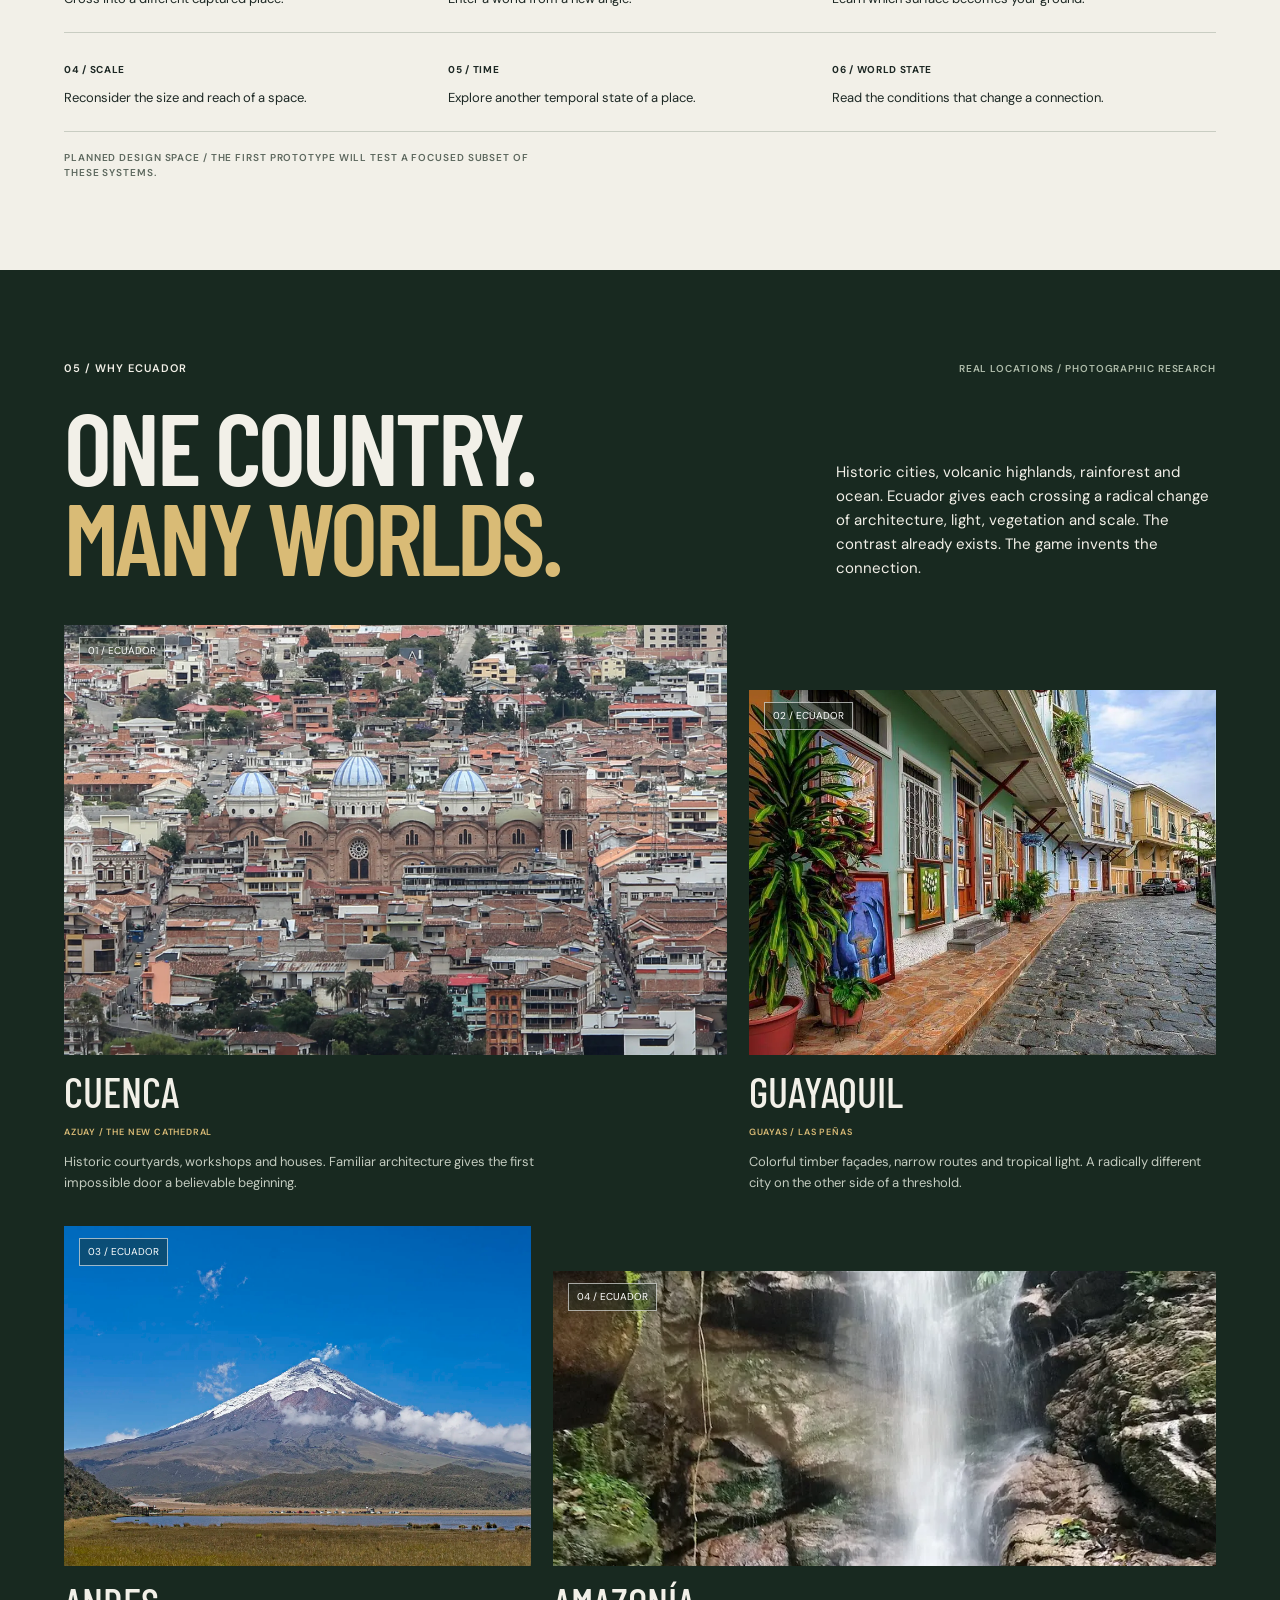
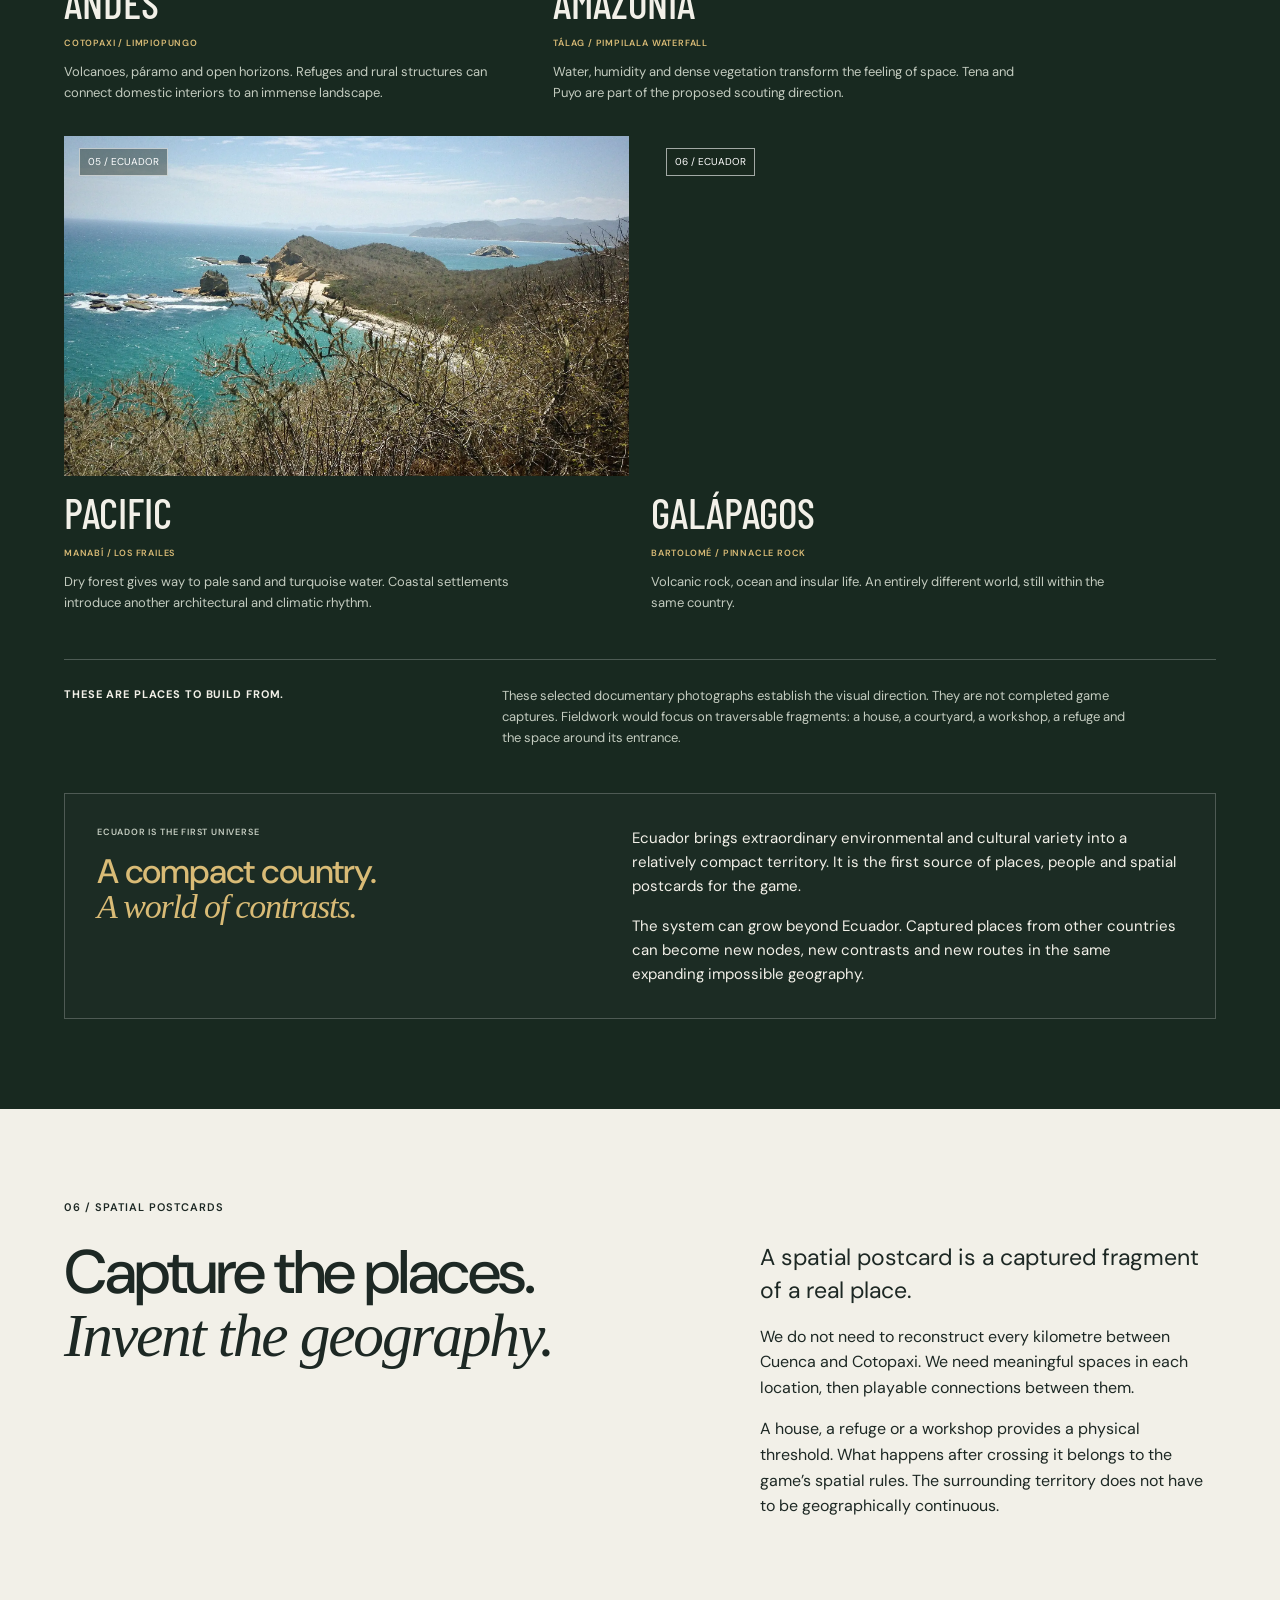
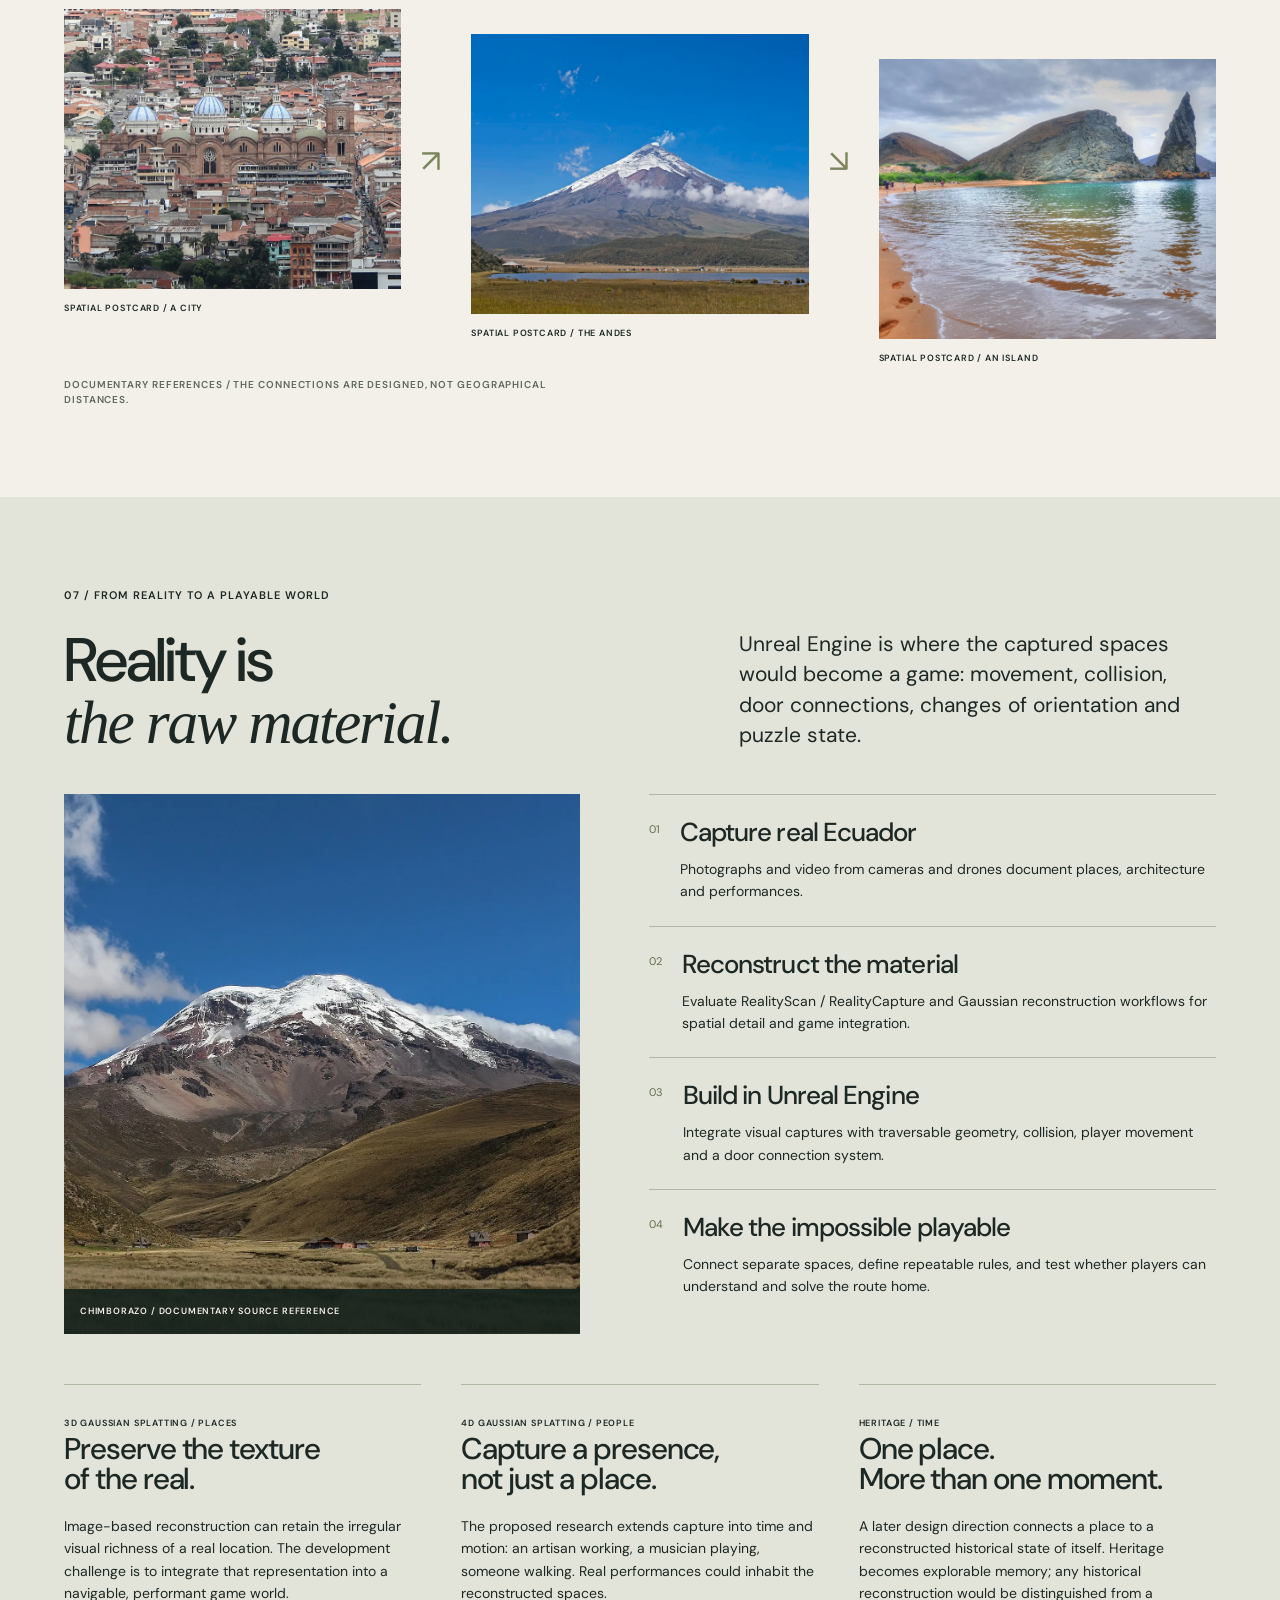
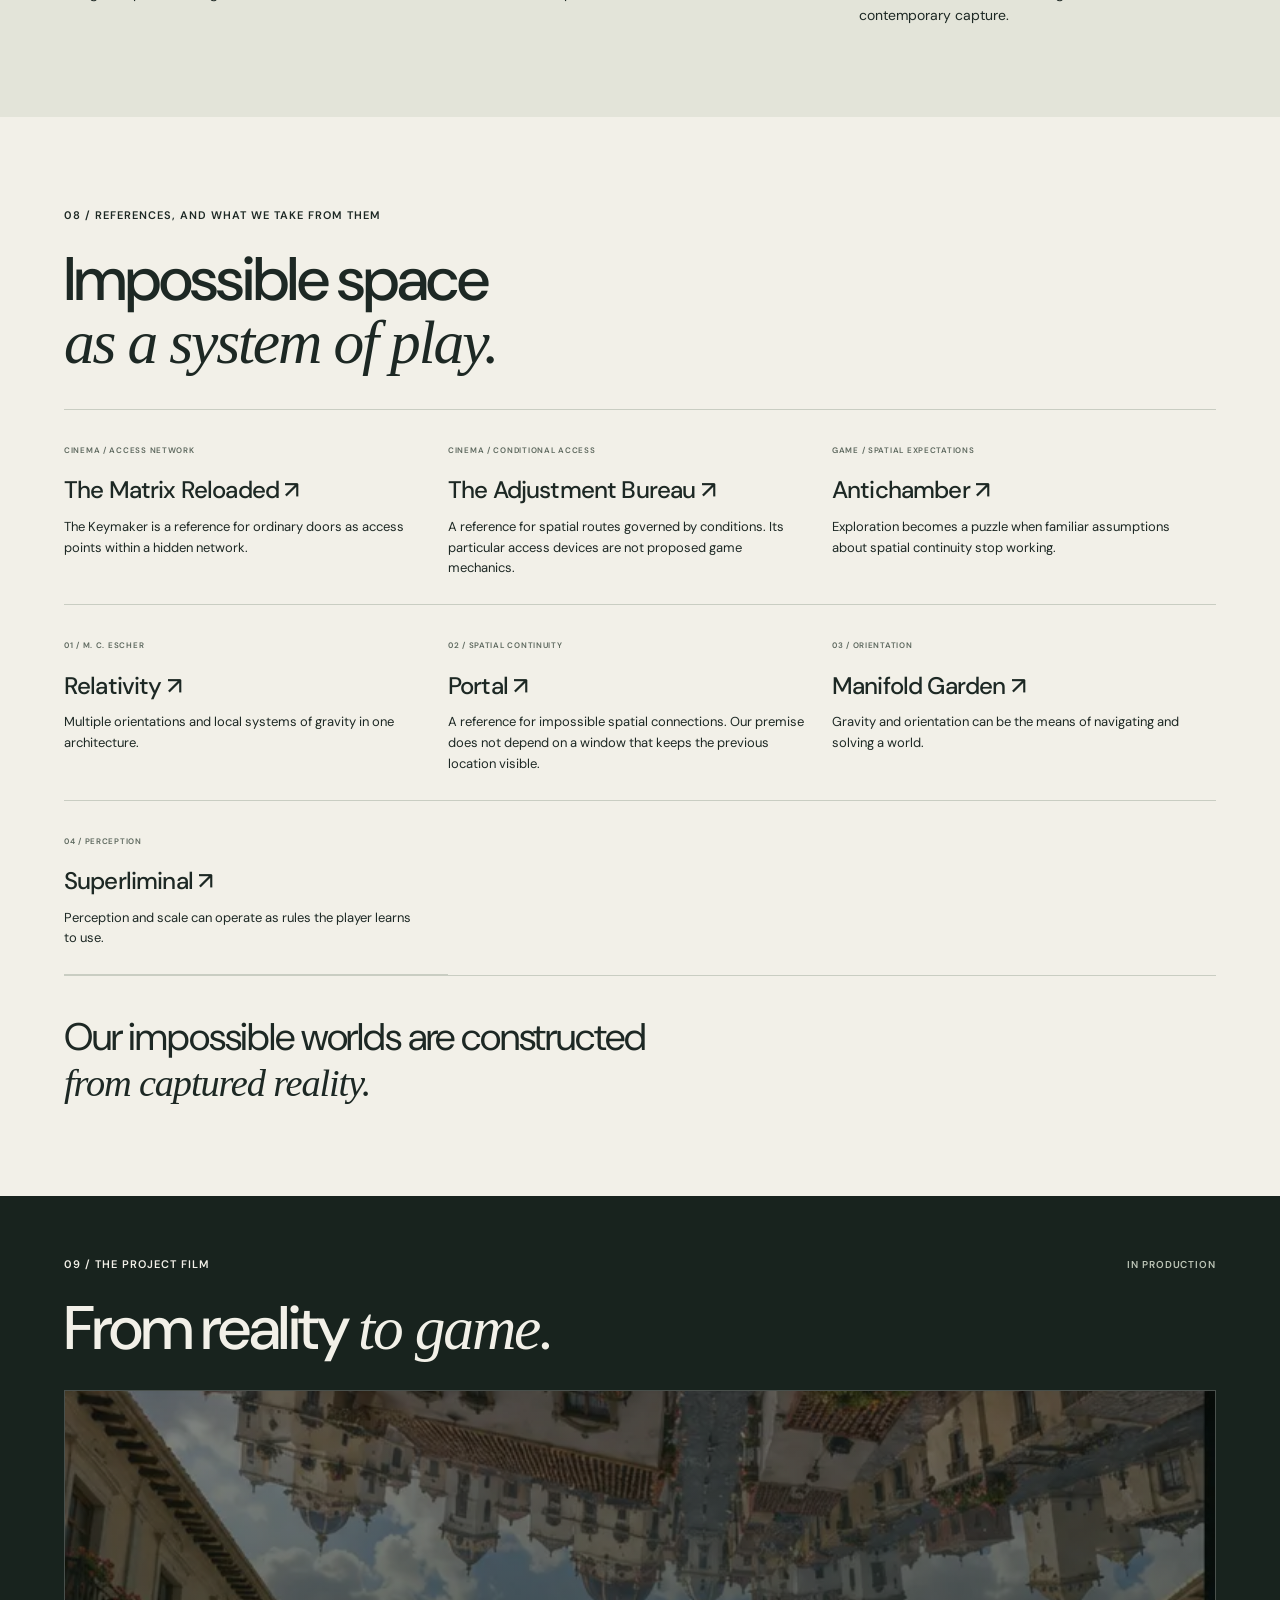
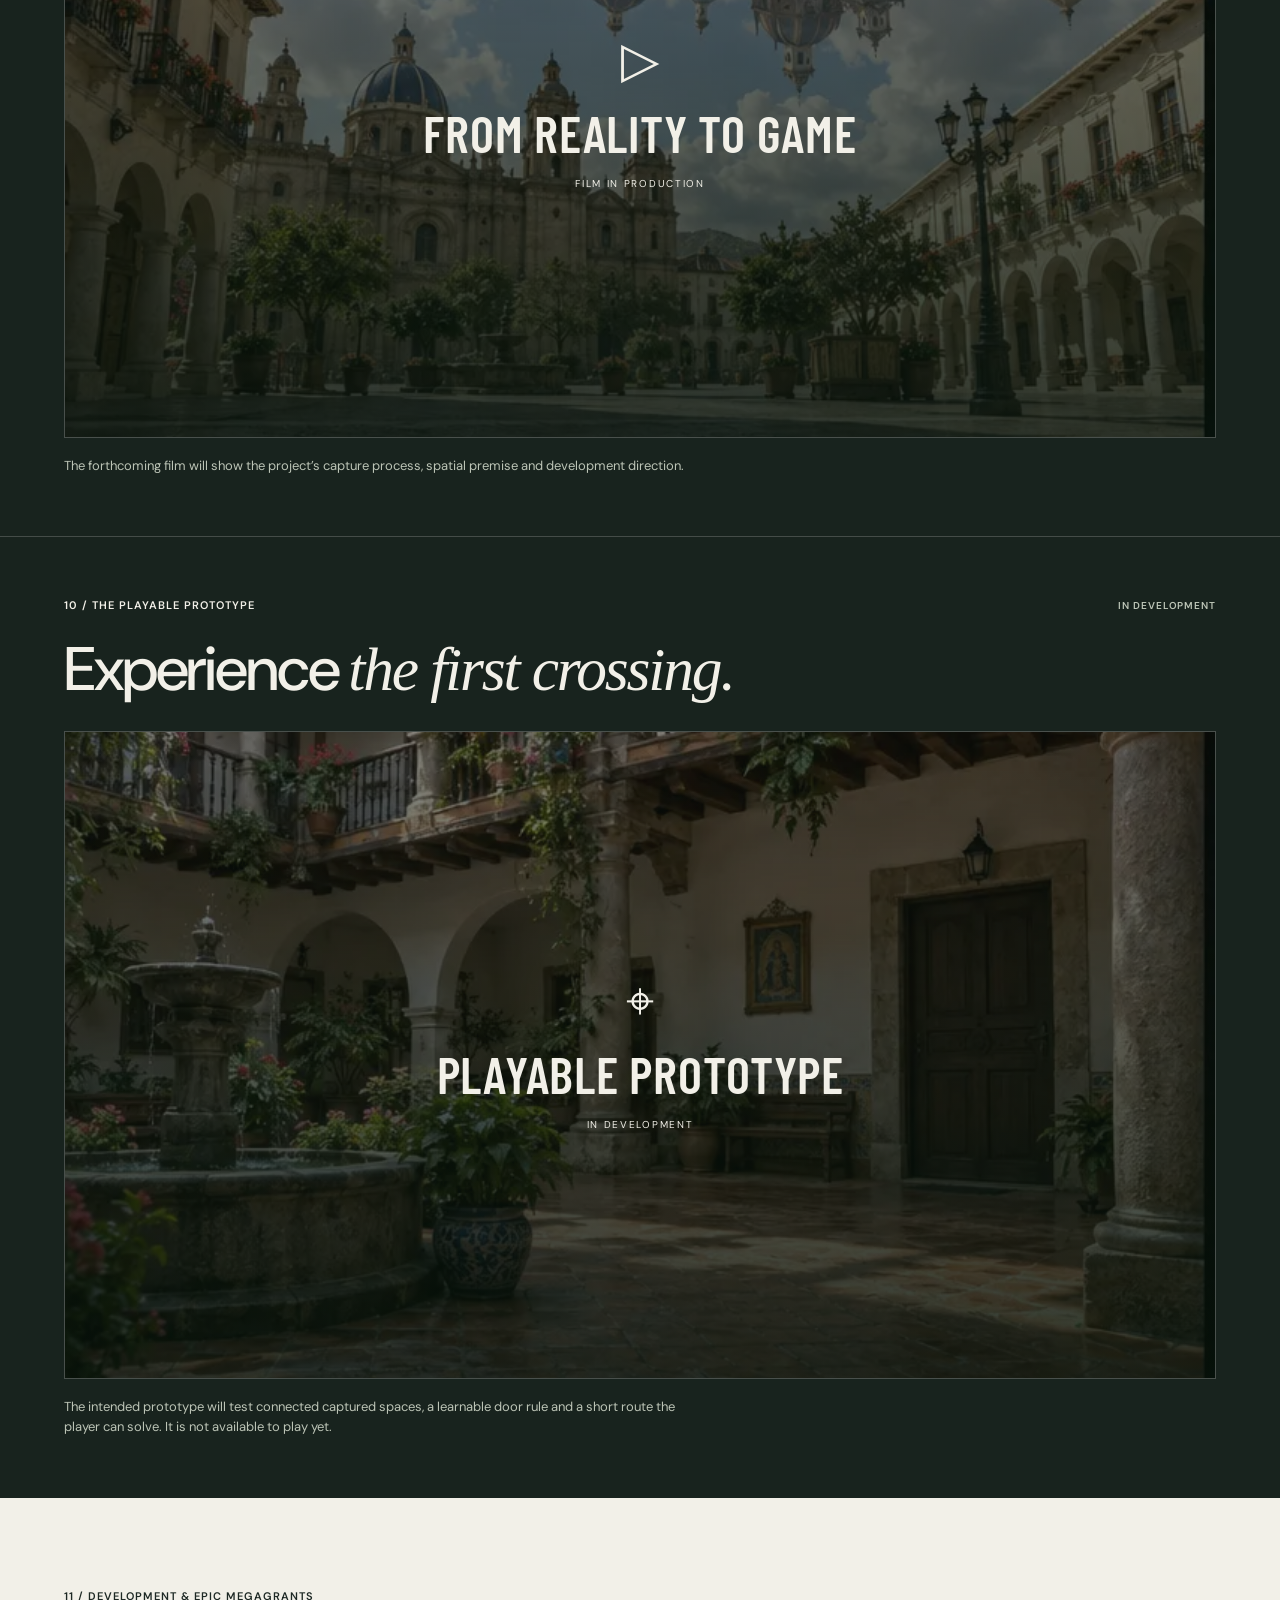
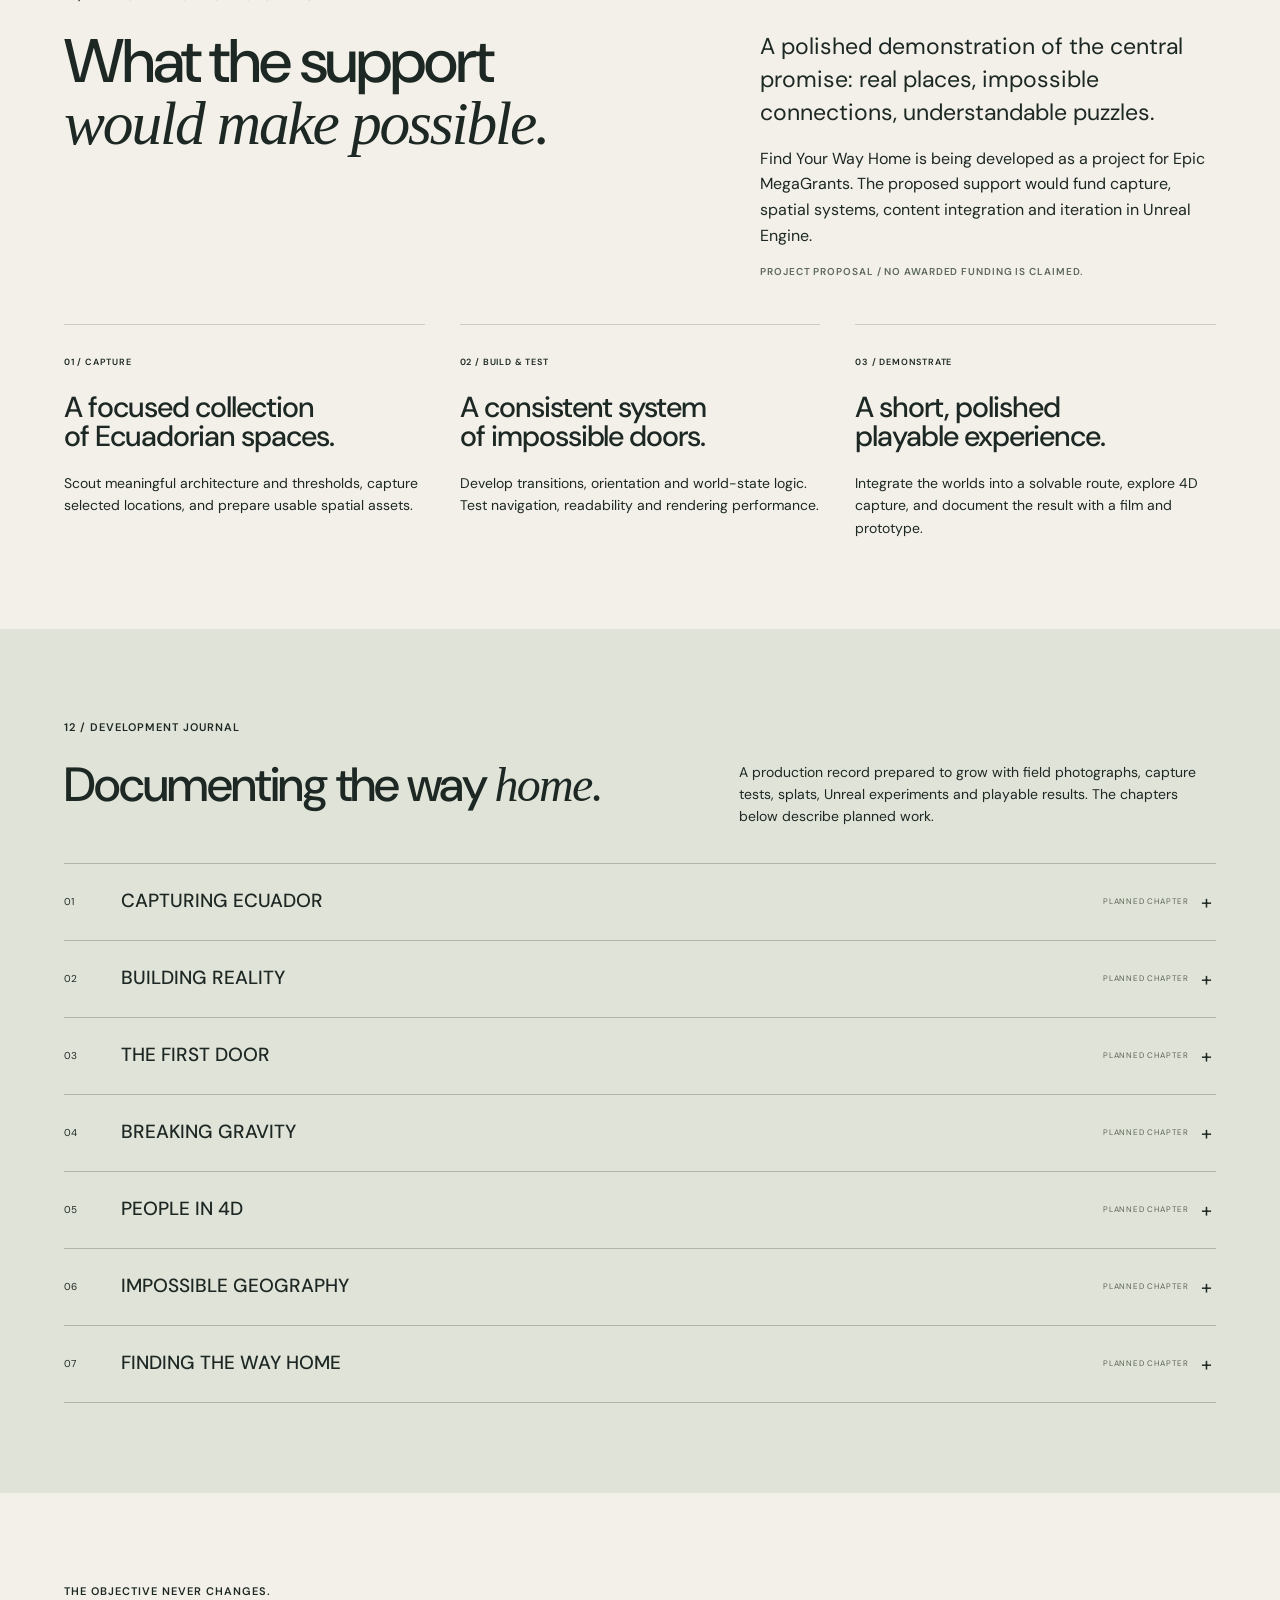
==== commit f47ad4b7: "Refine mobile narrative framing and inverted gravity annotation" ====
--- a/index.html
+++ b/index.html
@@ -5,7 +5,7 @@
 <meta name="theme-color" content="#171b18"><meta name="description" content="A surreal first-person puzzle game built from captured Ecuadorian places and people. Learn the rules of impossible doors to find your way home.">
 <meta property="og:title" content="Find Your Way Home"><meta property="og:description" content="Real Ecuador. Impossible geography. A puzzle about learning the way back."><meta property="og:image" content="assets/journey-states.webp">
 <title>Find Your Way Home — Real places. Impossible geography.</title>
-<link rel="preload" href="assets/journey-states.webp" as="image" fetchpriority="high"><link rel="stylesheet" href="style.css?v=5"><script defer src="script.js?v=5"></script>
+<link rel="preload" href="assets/journey-states.webp" as="image" fetchpriority="high"><link rel="stylesheet" href="style.css?v=6"><script defer src="script.js?v=5"></script>
 </head>
 <body>
 <a class="skip" href="#main">Skip to content</a><div class="progress" aria-hidden="true"></div>
@@ -31,7 +31,7 @@
 <div class="route-diagram" aria-label="Illustrated journey: Cuenca to Amazon, attempted return leads to inverted space, another crossing leads to altered scale"><article><span>A / BEGINNING</span><div class="state-art art-0" role="img" aria-label="Cuenca courtyard"></div><h3>Cuenca</h3><p>Your point of departure.</p></article><div class="route-arrow"><span>CROSS</span>→</div><article><span>B / FIRST CROSSING</span><div class="state-art art-1" role="img" aria-label="Amazon river and hut"></div><h3>Amazon</h3><p>You attempt to return.</p></article><div class="route-arrow"><span>CROSS BACK</span>→</div><article><span>C / ANOTHER DESTINATION</span><div class="state-art art-2" role="img" aria-label="Incompatible gravity"></div><h3>Another “down”</h3><p>The route did not reverse.</p></article><div class="route-arrow"><span>CROSS AGAIN</span>→</div><article><span>D / ANOTHER RELATIONSHIP</span><div class="state-art art-3" role="img" aria-label="A workshop at giant scale"></div><h3>A different scale</h3><p>The search continues.</p></article></div>
 <div class="understanding"><h3>The doors follow rules.<br><em>Understanding those rules is the puzzle.</em></h3><div><p>At first you try doors, hoping to return. Then you begin to observe: where a crossing leads, what changed, and under which conditions a connection behaves differently.</p><p>You recognize patterns, test your understanding, and learn to navigate the impossible geography. The exact conditions and puzzle solutions will be developed and tested in the prototype.</p></div></div><div class="loop"><span>EXPLORE</span><i>→</i><span>OBSERVE</span><i>→</i><span>RECOGNIZE A PATTERN</span><i>→</i><span>TEST A ROUTE</span><i>→</i><span>FIND YOUR WAY HOME</span></div></div></section>
 <section class="spatial-section wrap" id="space"><div class="chapter-head"><p class="eyebrow">04 / THE PUZZLE EXPANDS INTO SPACE</p><p class="caption">GENERATED CONCEPT / NOT GAMEPLAY</p></div><div class="spatial-heading"><h2>Look up.<br><em>That is a place<br>you can reach.</em></h2><div><p class="lead">A street above you can have its own “down.”</p><p>After a crossing, your immediate surroundings may feel upright. Looking beyond them reveals that another place occupies a different orientation. Navigation means learning how these separate frames of reference connect.</p><p>Escher's <i>Relativity</i> is the spatial reference: multiple systems of gravity within one architecture. Here, that architecture becomes a navigation puzzle built from captured places.</p></div></div>
-<div class="gravity-reveal"><div class="state-art art-2" role="img" aria-label="Concept visualization: a grounded Ecuadorian plaza and a separate inverted city overhead"></div><span class="gravity-note top">ANOTHER WORLD / ITS OWN DOWN ↓</span><span class="gravity-note bottom">YOUR WORLD / YOUR OWN GROUND</span><p class="gravity-word" aria-hidden="true">LOOK UP.</p></div><div class="spatial-caption"><strong>Everything looks real.<br>The relationships are impossible.</strong><p>Each location retains a believable internal space. Their combined orientations form the impossible architecture. The player learns to navigate that structure; Escher is a system of play, not only a visual reference.</p></div>
+<div class="gravity-reveal"><div class="state-art art-2" role="img" aria-label="Concept visualization: a grounded Ecuadorian plaza and a separate inverted city overhead"></div><span class="gravity-note top">ANOTHER WORLD / ITS OWN DOWN ↑</span><span class="gravity-note bottom">YOUR WORLD / YOUR OWN GROUND</span><p class="gravity-word" aria-hidden="true">LOOK UP.</p></div><div class="spatial-caption"><strong>Everything looks real.<br>The relationships are impossible.</strong><p>Each location retains a believable internal space. Their combined orientations form the impossible architecture. The player learns to navigate that structure; Escher is a system of play, not only a visual reference.</p></div>
 <div class="mechanics"><article><b>01 / LOCATION</b><p>Cross into a different captured place.</p></article><article><b>02 / ORIENTATION</b><p>Enter a world from a new angle.</p></article><article><b>03 / GRAVITY</b><p>Learn which surface becomes your ground.</p></article><article><b>04 / SCALE</b><p>Reconsider the size and reach of a space.</p></article><article><b>05 / TIME</b><p>Explore another temporal state of a place.</p></article><article><b>06 / WORLD STATE</b><p>Read the conditions that change a connection.</p></article></div><p class="caption">PLANNED DESIGN SPACE / THE FIRST PROTOTYPE WILL TEST A FOCUSED SUBSET OF THESE SYSTEMS.</p></section>
 <section class="worlds-section" id="worlds"><div class="wrap"><div class="chapter-head"><p class="eyebrow">05 / WHY ECUADOR</p><span class="caption">REAL LOCATIONS / PHOTOGRAPHIC RESEARCH</span></div><div class="worlds-heading"><h2>ONE COUNTRY.<br><em>MANY WORLDS.</em></h2><p>Historic cities, volcanic highlands, rainforest and ocean. Ecuador gives each crossing a radical change of architecture, light, vegetation and scale. The contrast already exists. The game invents the connection.</p></div><div class="world-atlas" id="world-atlas"></div><div class="capture-note"><b>THESE ARE PLACES TO BUILD FROM.</b><p>These selected documentary photographs establish the visual direction. They are not completed game captures. Fieldwork would focus on traversable fragments: a house, a courtyard, a workshop, a refuge and the space around its entrance.</p></div><div class="expansion"><div><p class="eyebrow">ECUADOR IS THE FIRST UNIVERSE</p><h3>A compact country.<br><em>A world of contrasts.</em></h3></div><div><p>Ecuador brings extraordinary environmental and cultural variety into a relatively compact territory. It is the first source of places, people and spatial postcards for the game.</p><p>The system can grow beyond Ecuador. Captured places from other countries can become new nodes, new contrasts and new routes in the same expanding impossible geography.</p></div></div></div></section>
 <section class="postcards wrap"><p class="eyebrow">06 / SPATIAL POSTCARDS</p><div class="intro-grid"><h2>Capture the places.<br><em>Invent the geography.</em></h2><div><p class="lead">A spatial postcard is a captured fragment of a real place.</p><p>We do not need to reconstruct every kilometre between Cuenca and Cotopaxi. We need meaningful spaces in each location, then playable connections between them.</p><p>A house, a refuge or a workshop provides a physical threshold. What happens after crossing it belongs to the game’s spatial rules. The surrounding territory does not have to be geographically continuous.</p></div></div><div class="postcard-network"><figure><img src="assets/cuenca-source.webp?v=2" alt="Cuenca’s cathedral and historic architecture" loading="lazy"><figcaption>SPATIAL POSTCARD / A CITY</figcaption></figure><span aria-hidden="true">↗</span><figure><img src="assets/andes-source.webp?v=2" alt="Cotopaxi and its volcanic landscape" loading="lazy"><figcaption>SPATIAL POSTCARD / THE ANDES</figcaption></figure><span aria-hidden="true">↘</span><figure><img src="assets/galapagos-source.webp?v=2" alt="Pinnacle Rock and the coast of Bartolomé Island" loading="lazy"><figcaption>SPATIAL POSTCARD / AN ISLAND</figcaption></figure></div><p class="caption">DOCUMENTARY REFERENCES / THE CONNECTIONS ARE DESIGNED, NOT GEOGRAPHICAL DISTANCES.</p></section>
--- a/style.css
+++ b/style.css
@@ -22,3 +22,4 @@
 @media(max-width:1000px){.route-diagram{grid-template-columns:1fr 28px 1fr;gap:20px}.route-diagram>.route-arrow:nth-of-type(2){display:none}.route-diagram .state-art{height:230px}.gravity-reveal{height:520px}.reference-grid{grid-template-columns:repeat(2,1fr)}}
 @media(max-width:700px){.hero-photo.state-art{bottom:auto;height:56%}.route-diagram{grid-template-columns:1fr;gap:20px}.route-diagram .state-art{height:240px}.route-diagram>.route-arrow:nth-of-type(2){display:flex}.route-arrow{transform:none;font-size:0;gap:4px}.route-arrow:after{content:'↓';font-size:28px}.route-arrow span{font-size:8px}.route-diagram article>span{font-size:9px}.route-diagram h3{font-size:29px;margin-top:12px}.route-diagram p{font-size:13px}.understanding{grid-template-columns:1fr;gap:25px}.understanding h3{font-size:32px}.gravity-reveal{height:470px}.gravity-note{font-size:7px;left:14px;max-width:75%;padding:7px 10px}.gravity-note.bottom{bottom:15px}.gravity-word{font-size:57px;right:15px;bottom:50px}.postcard-network{grid-template-columns:1fr;gap:15px}.postcard-network figure:nth-of-type(n){padding:0}.postcard-network>span{text-align:center;transform:rotate(45deg)}.postcard-network img{height:280px}.reference-grid{grid-template-columns:1fr 1fr}.hero-description{max-width:360px}.hero-content{bottom:55px}.hero{height:850px}}
 .door-leaf{left:0;width:100%;background:#211e18;box-shadow:inset 0 0 0 16px #3e3326,inset 0 0 0 18px #191710}
+@media(max-width:700px){.hero-photo.art-0::before{left:20%}.scene-image.art-0::before{left:35%}.walk-step{justify-content:flex-start;min-height:60svh;padding-top:32px}}
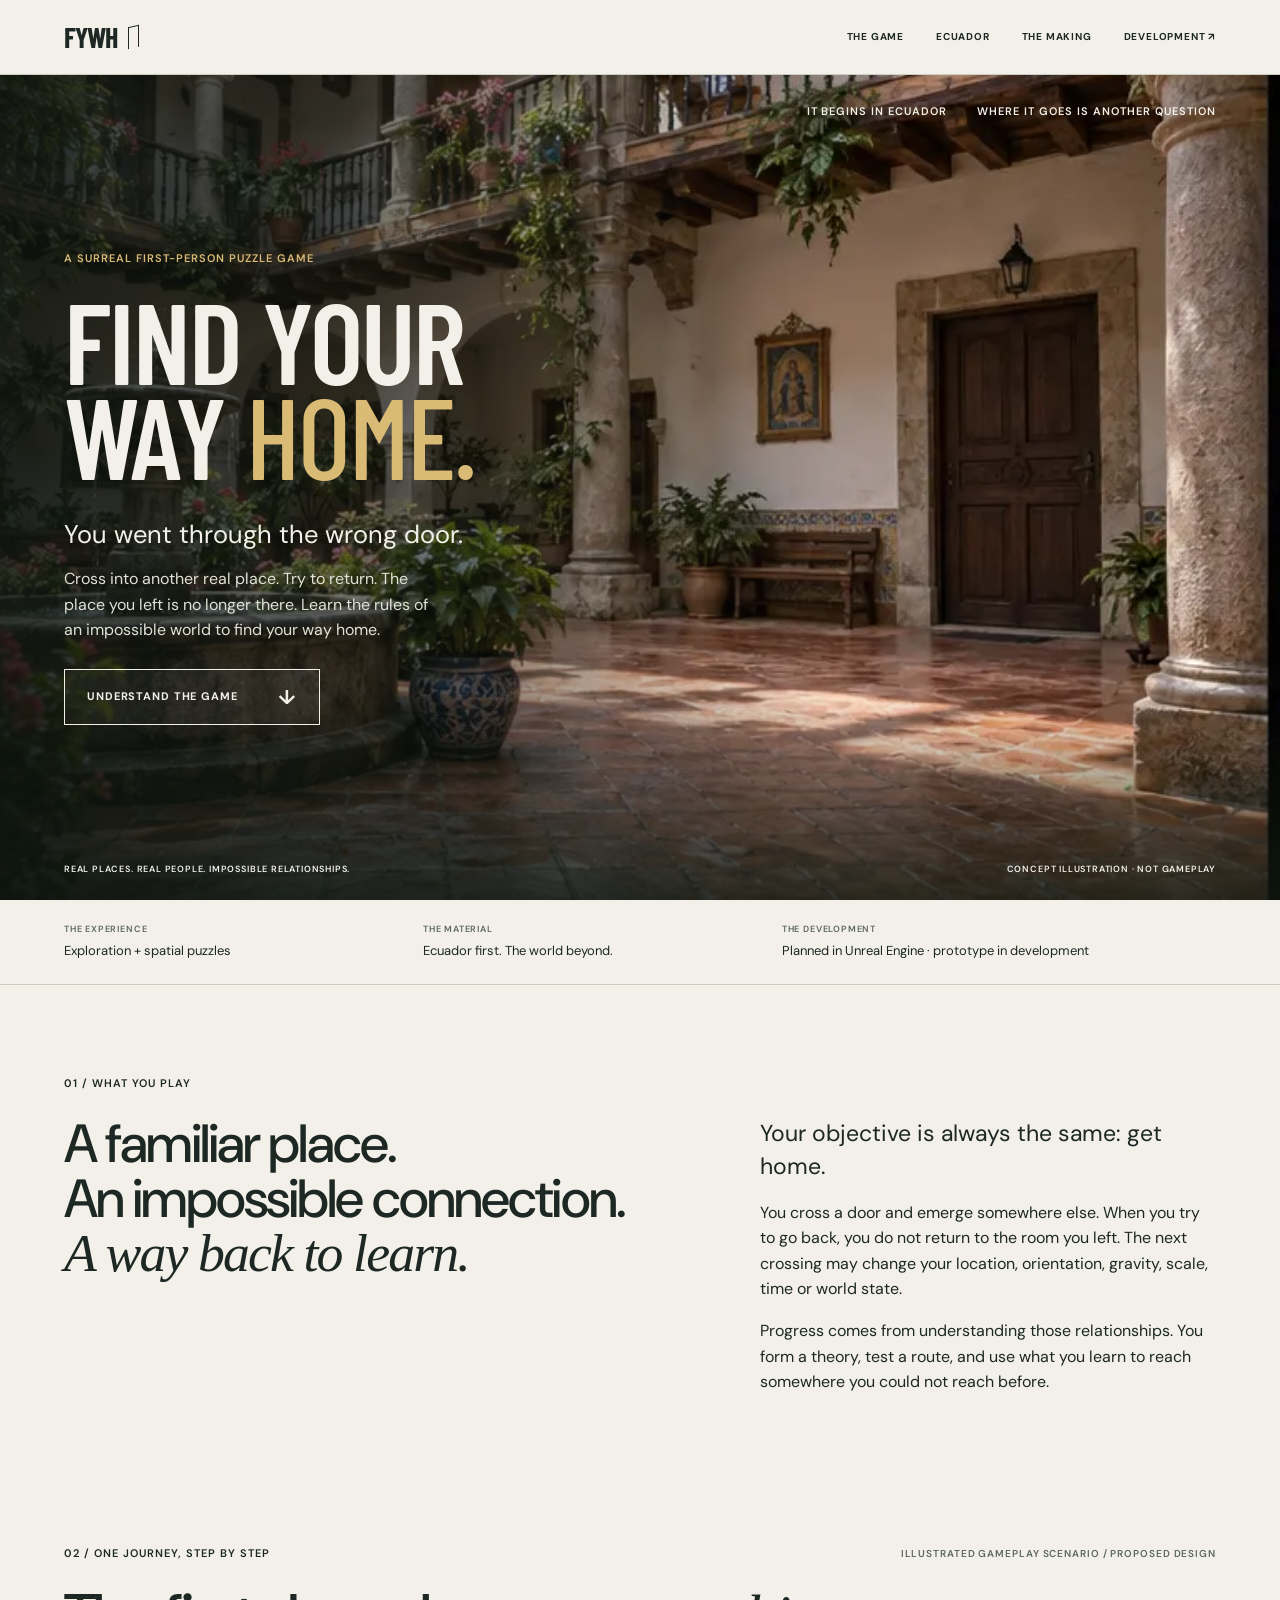
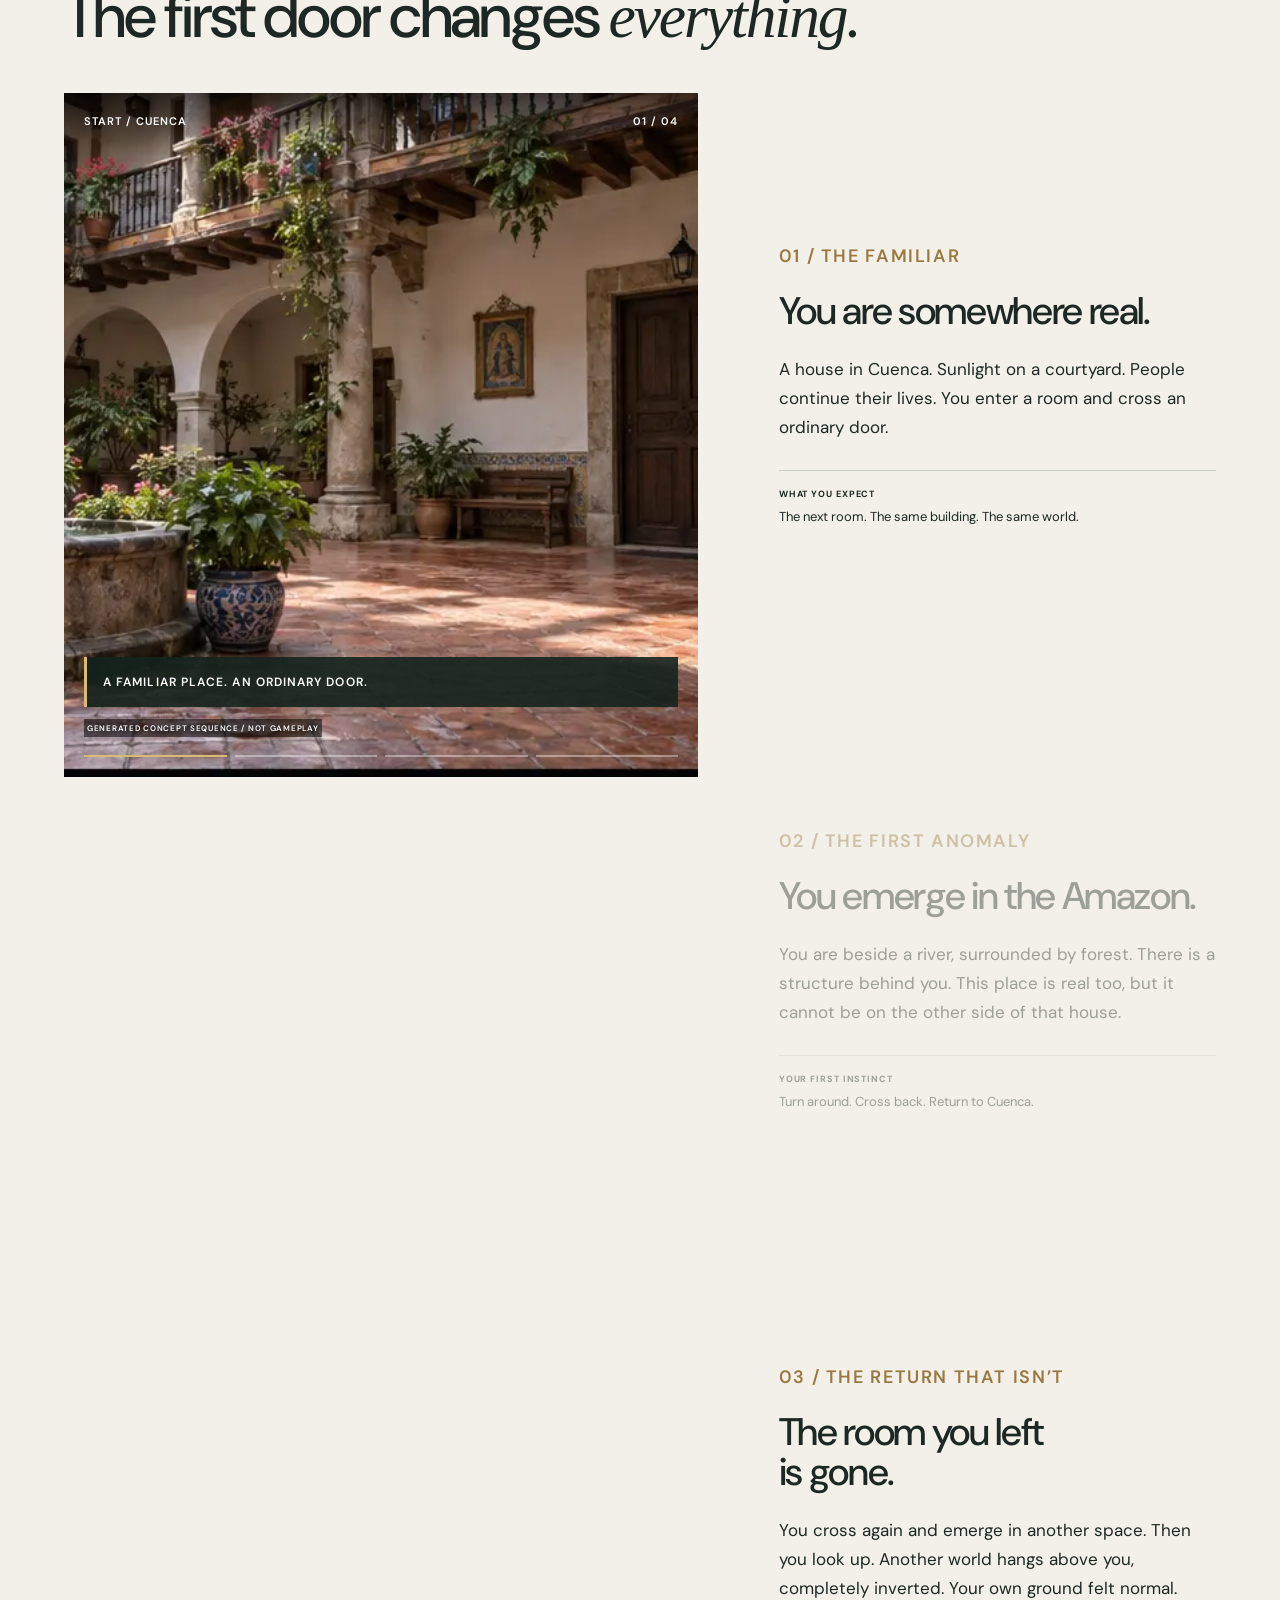
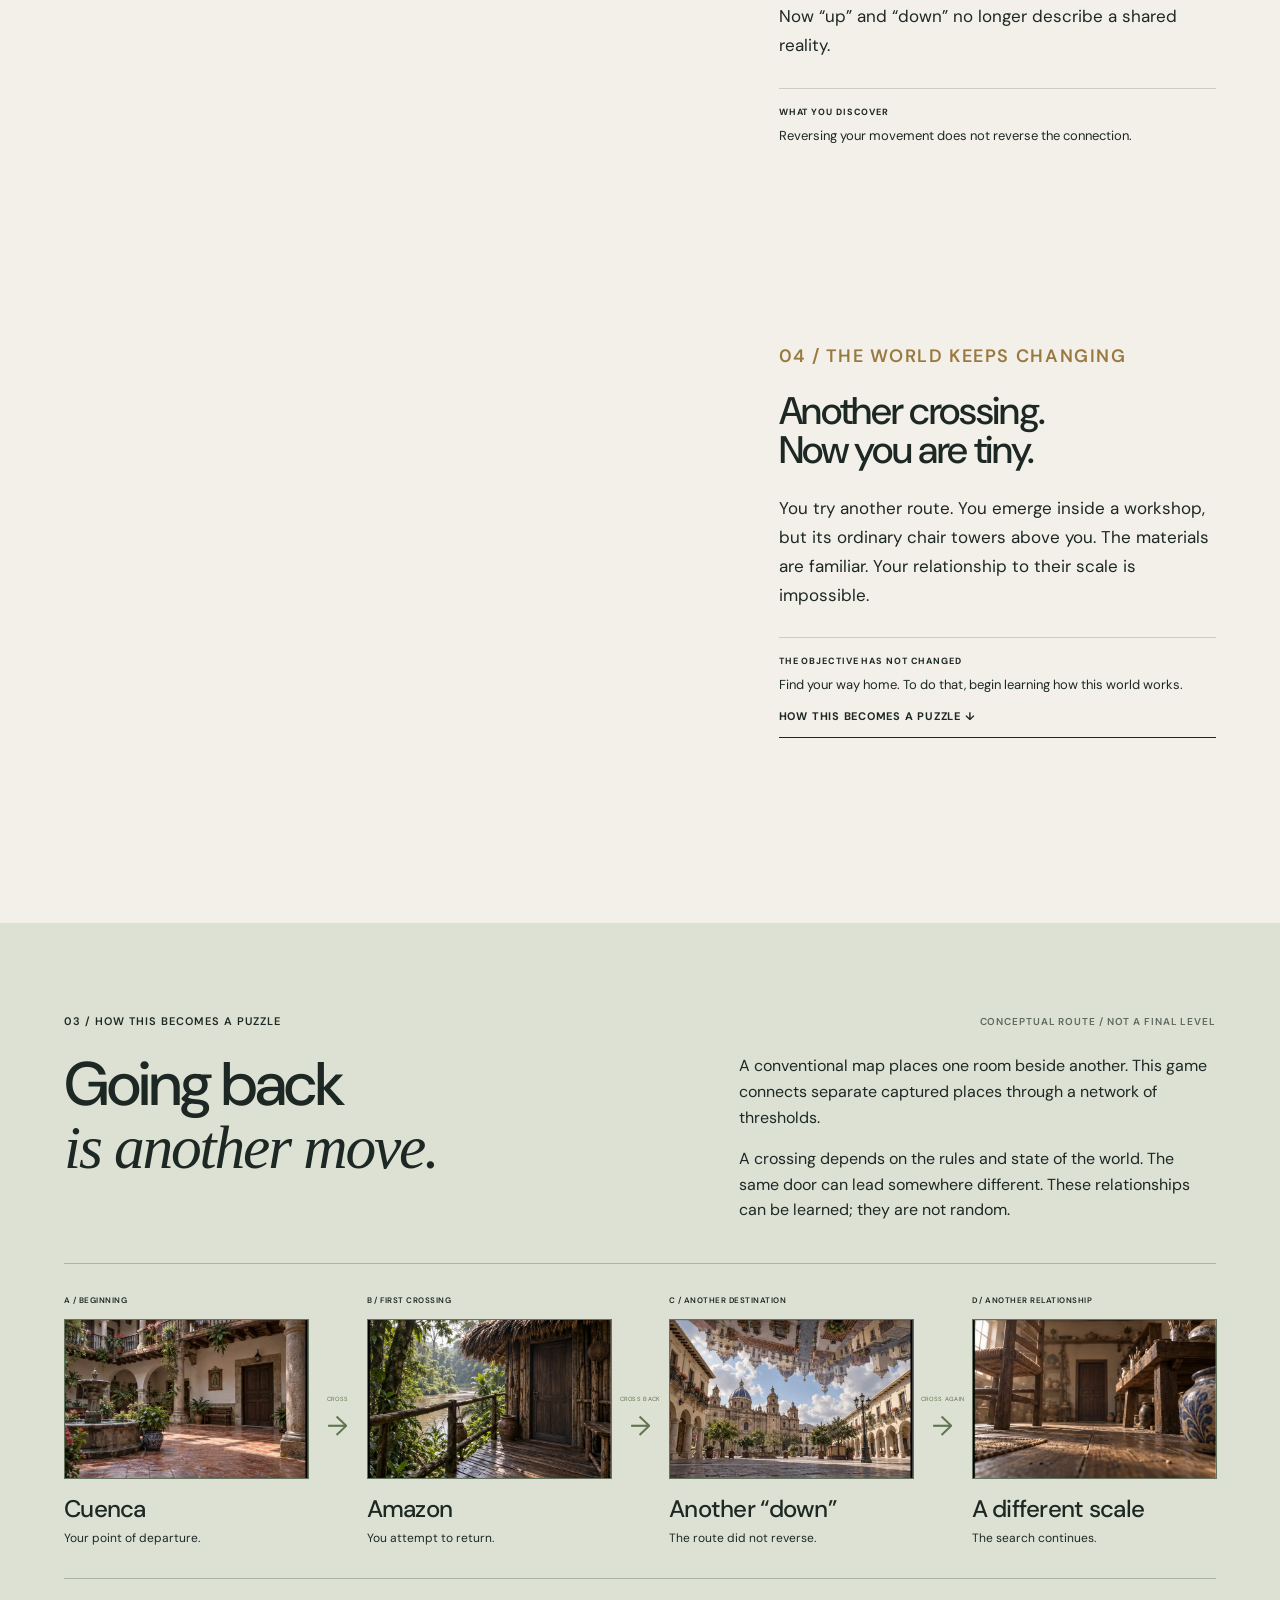
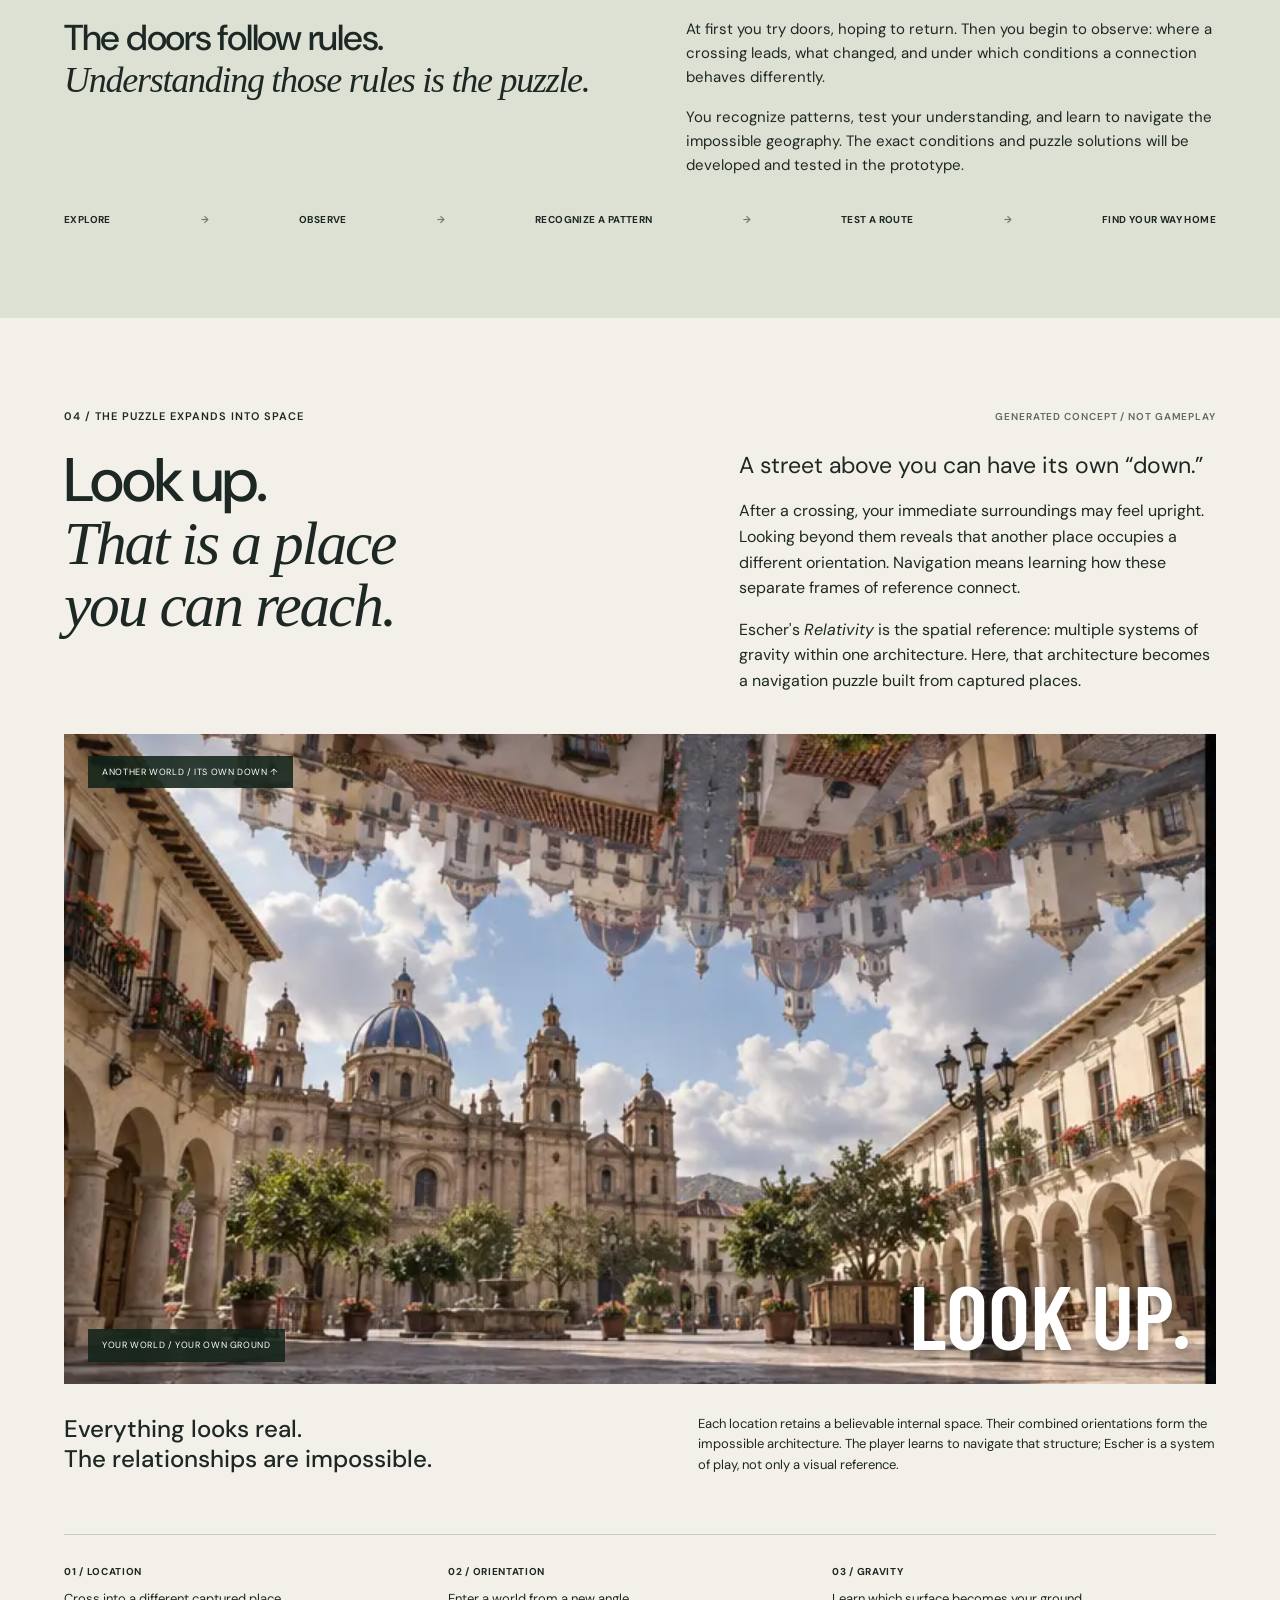
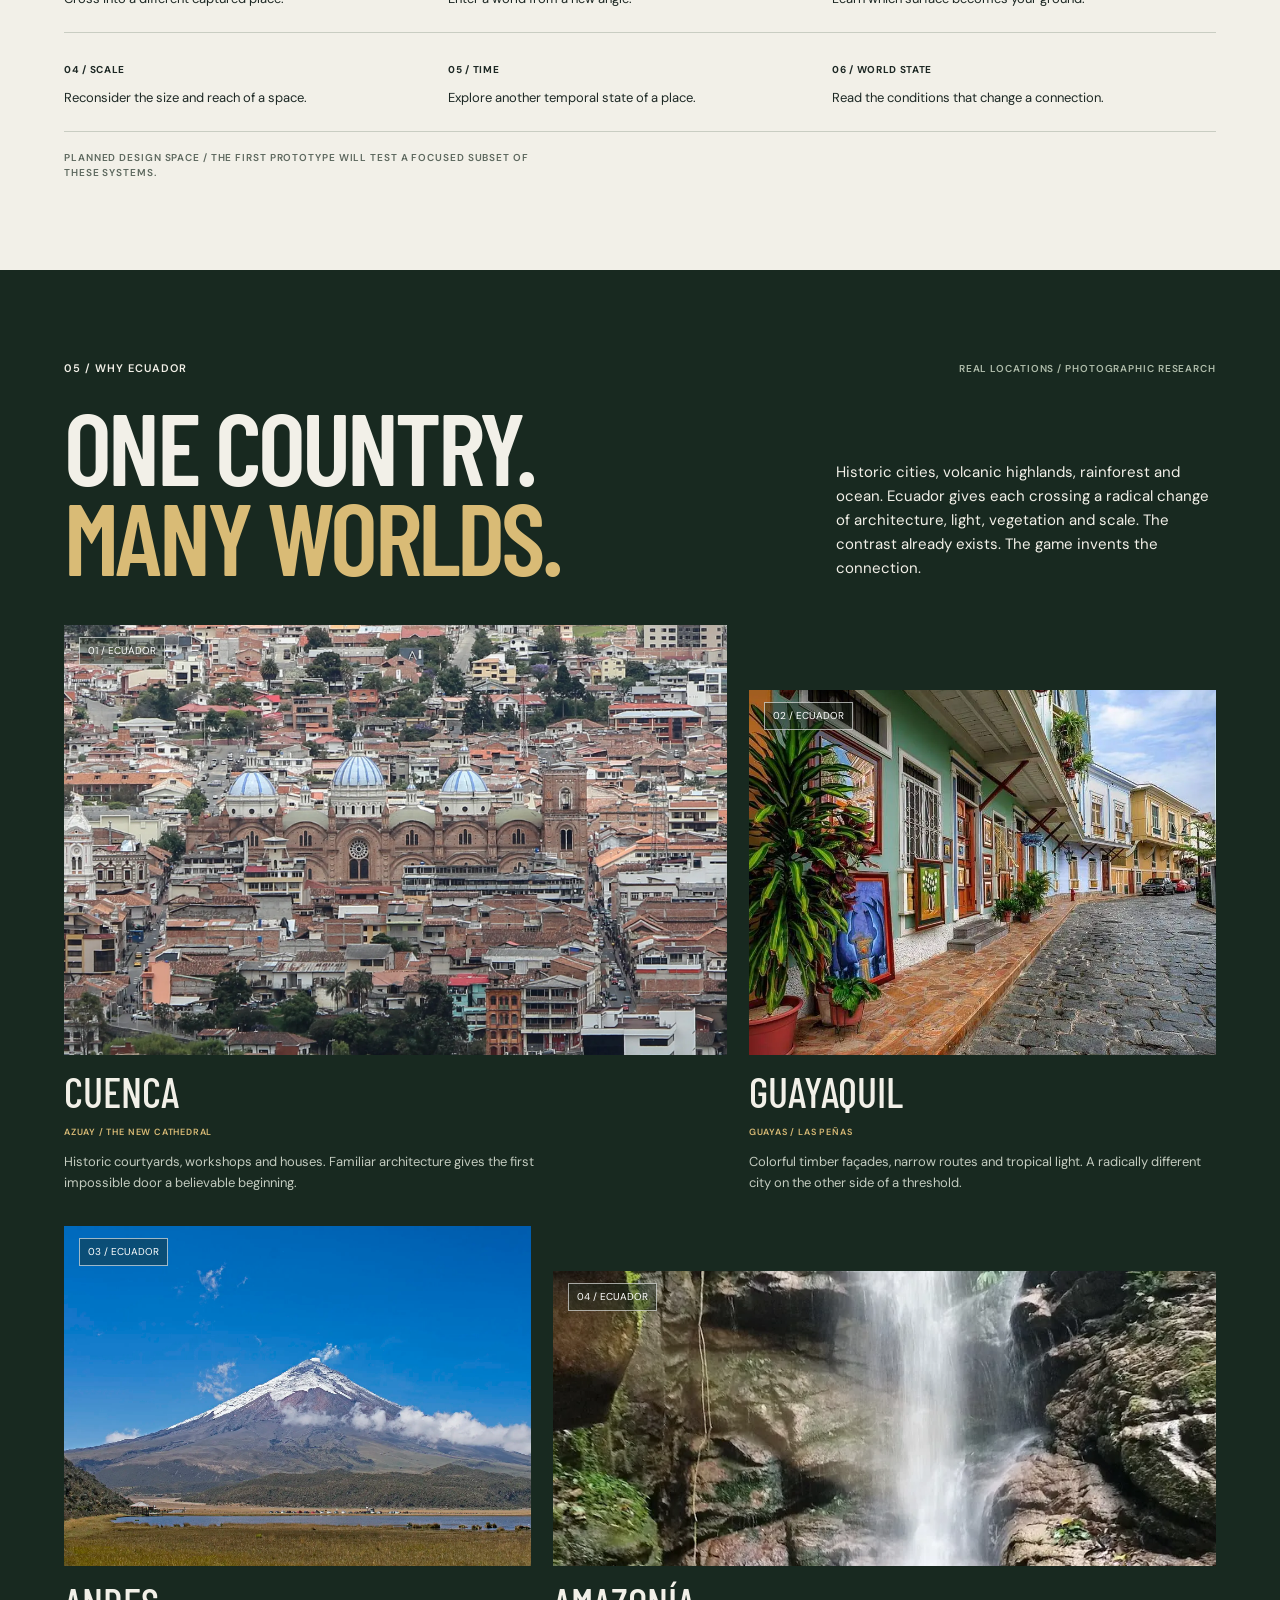
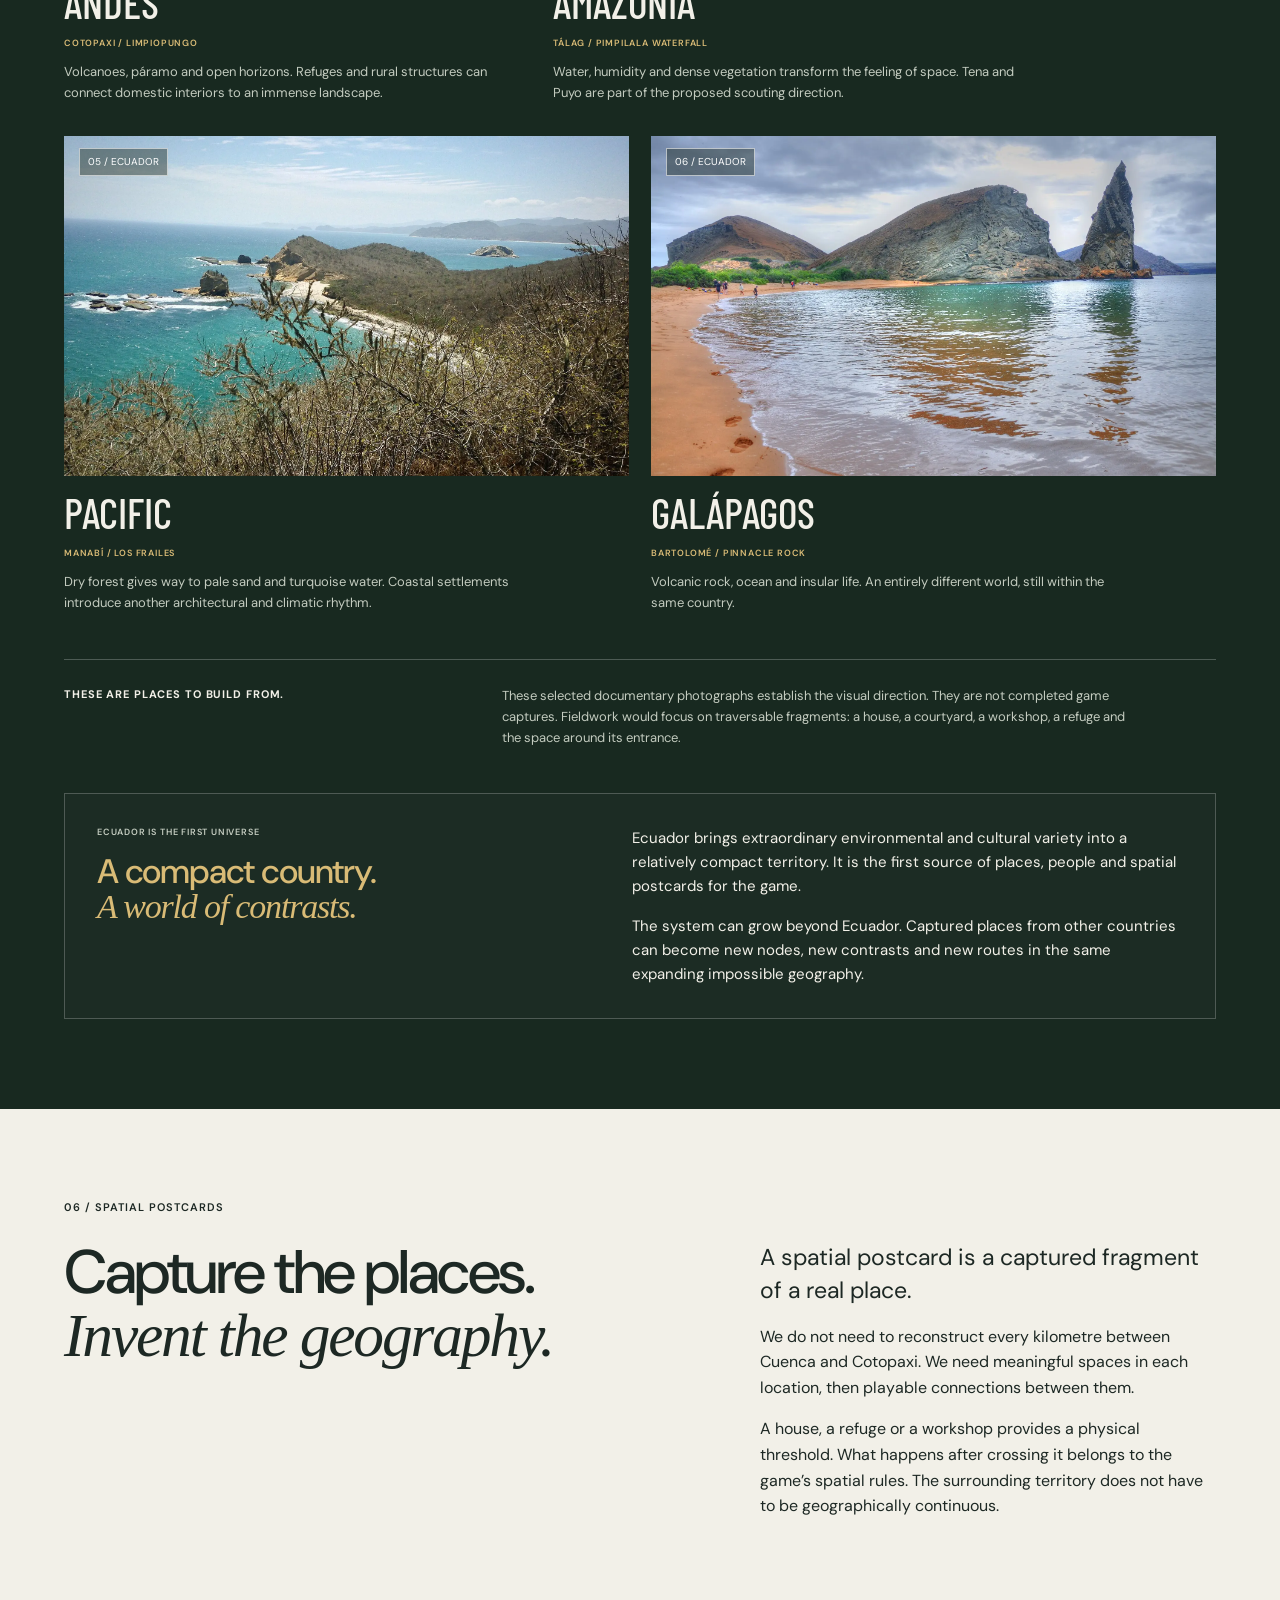
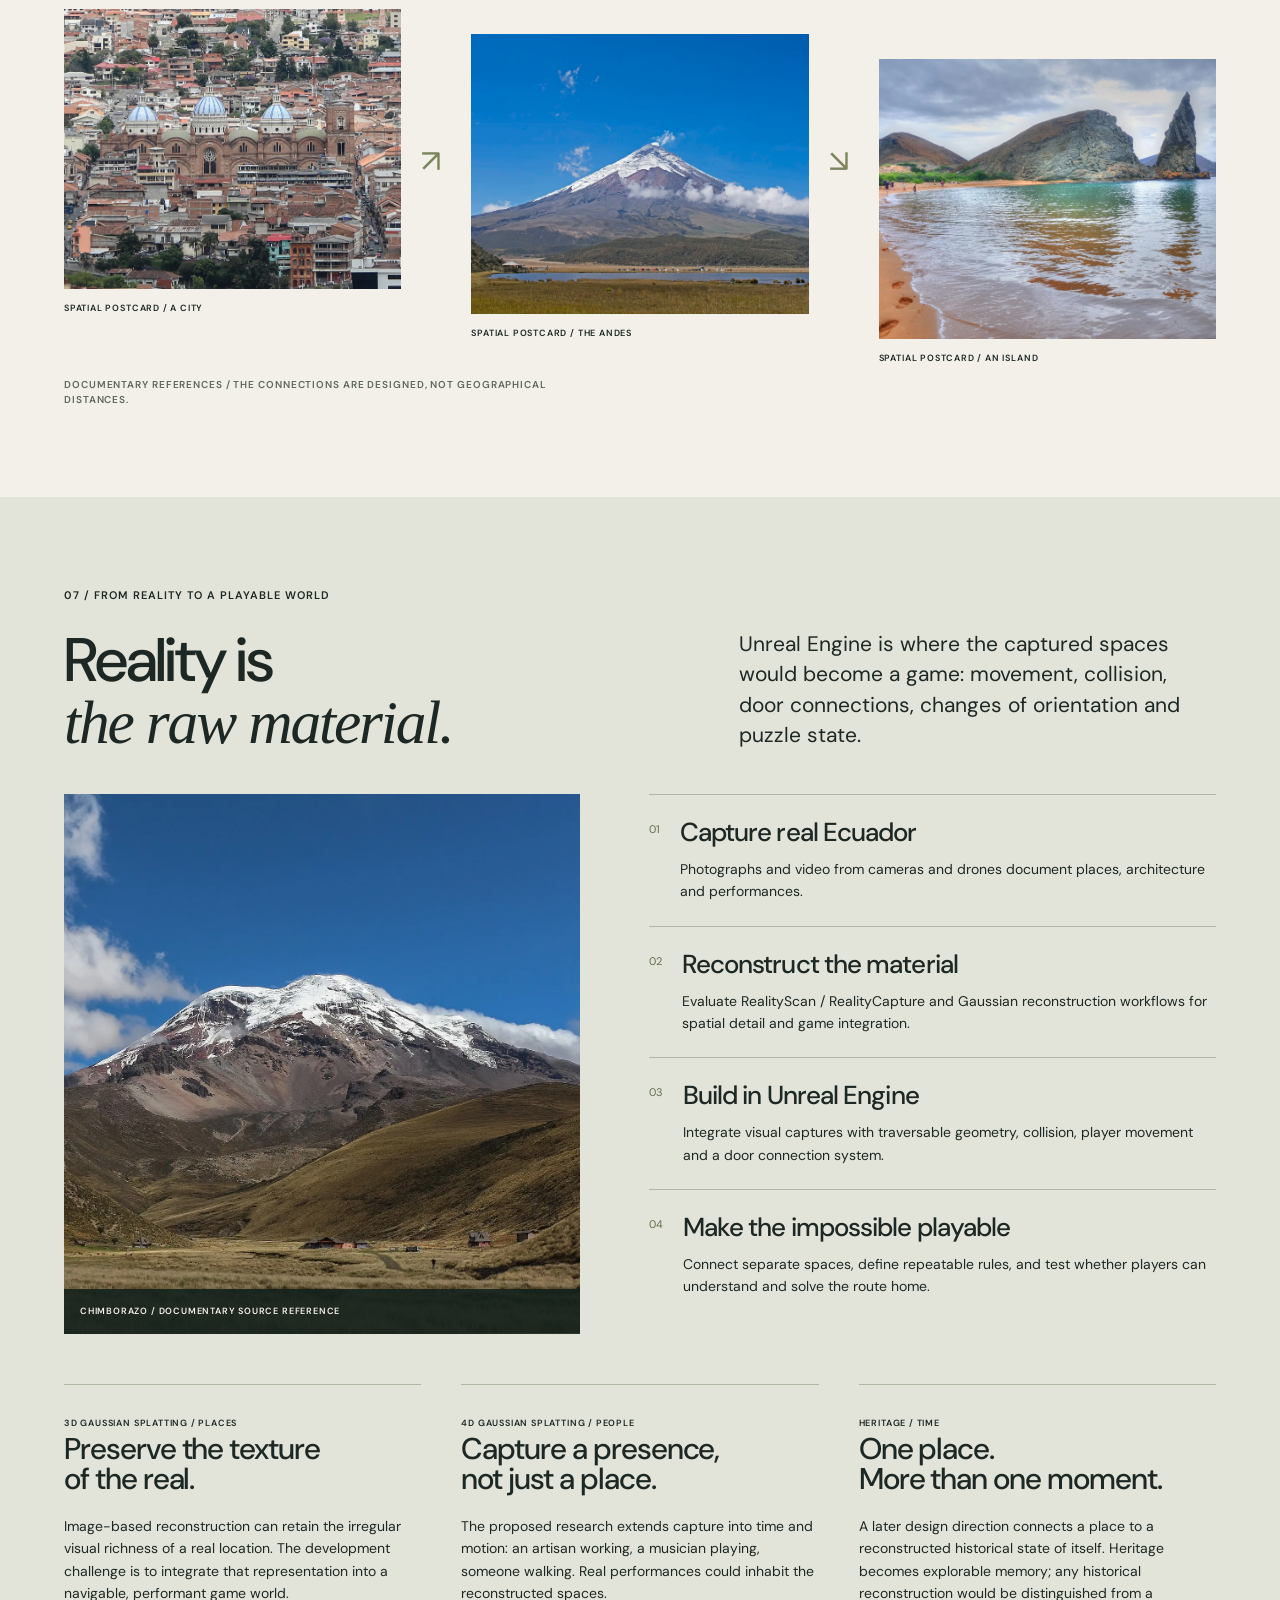
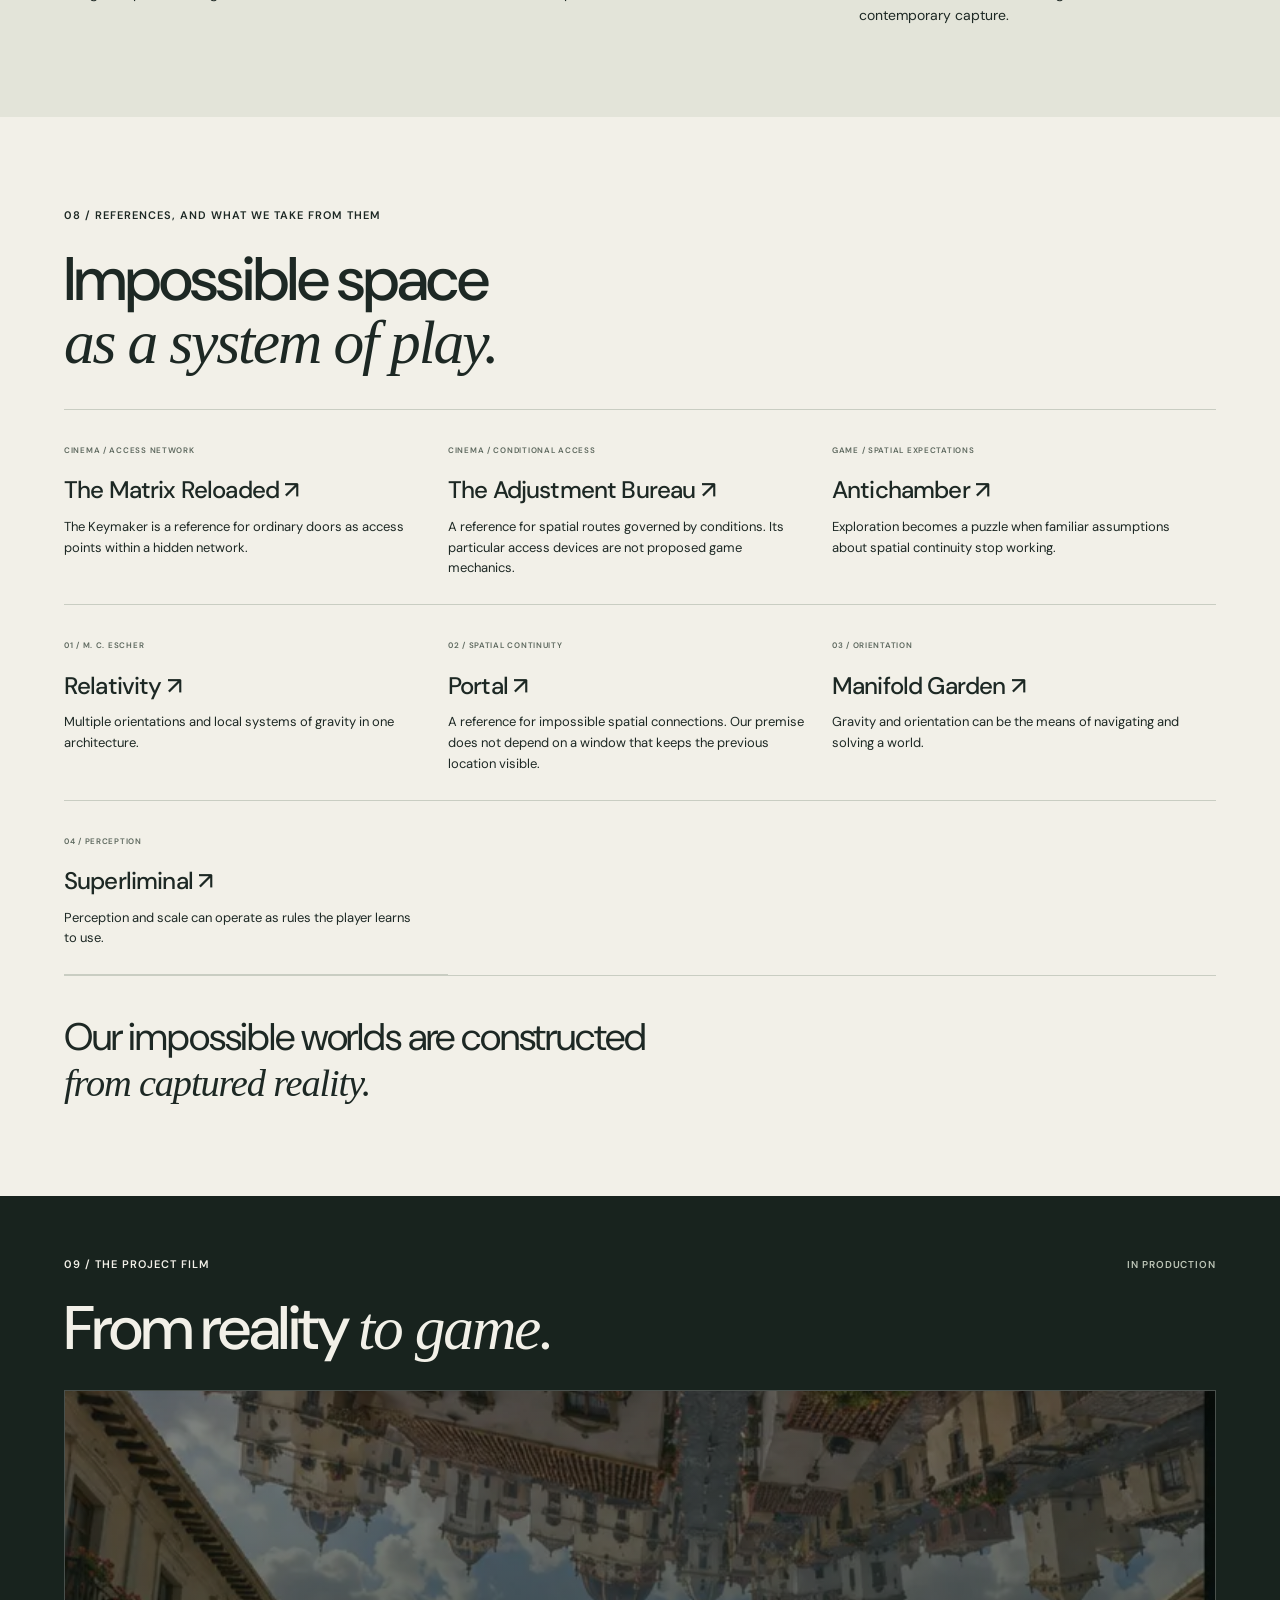
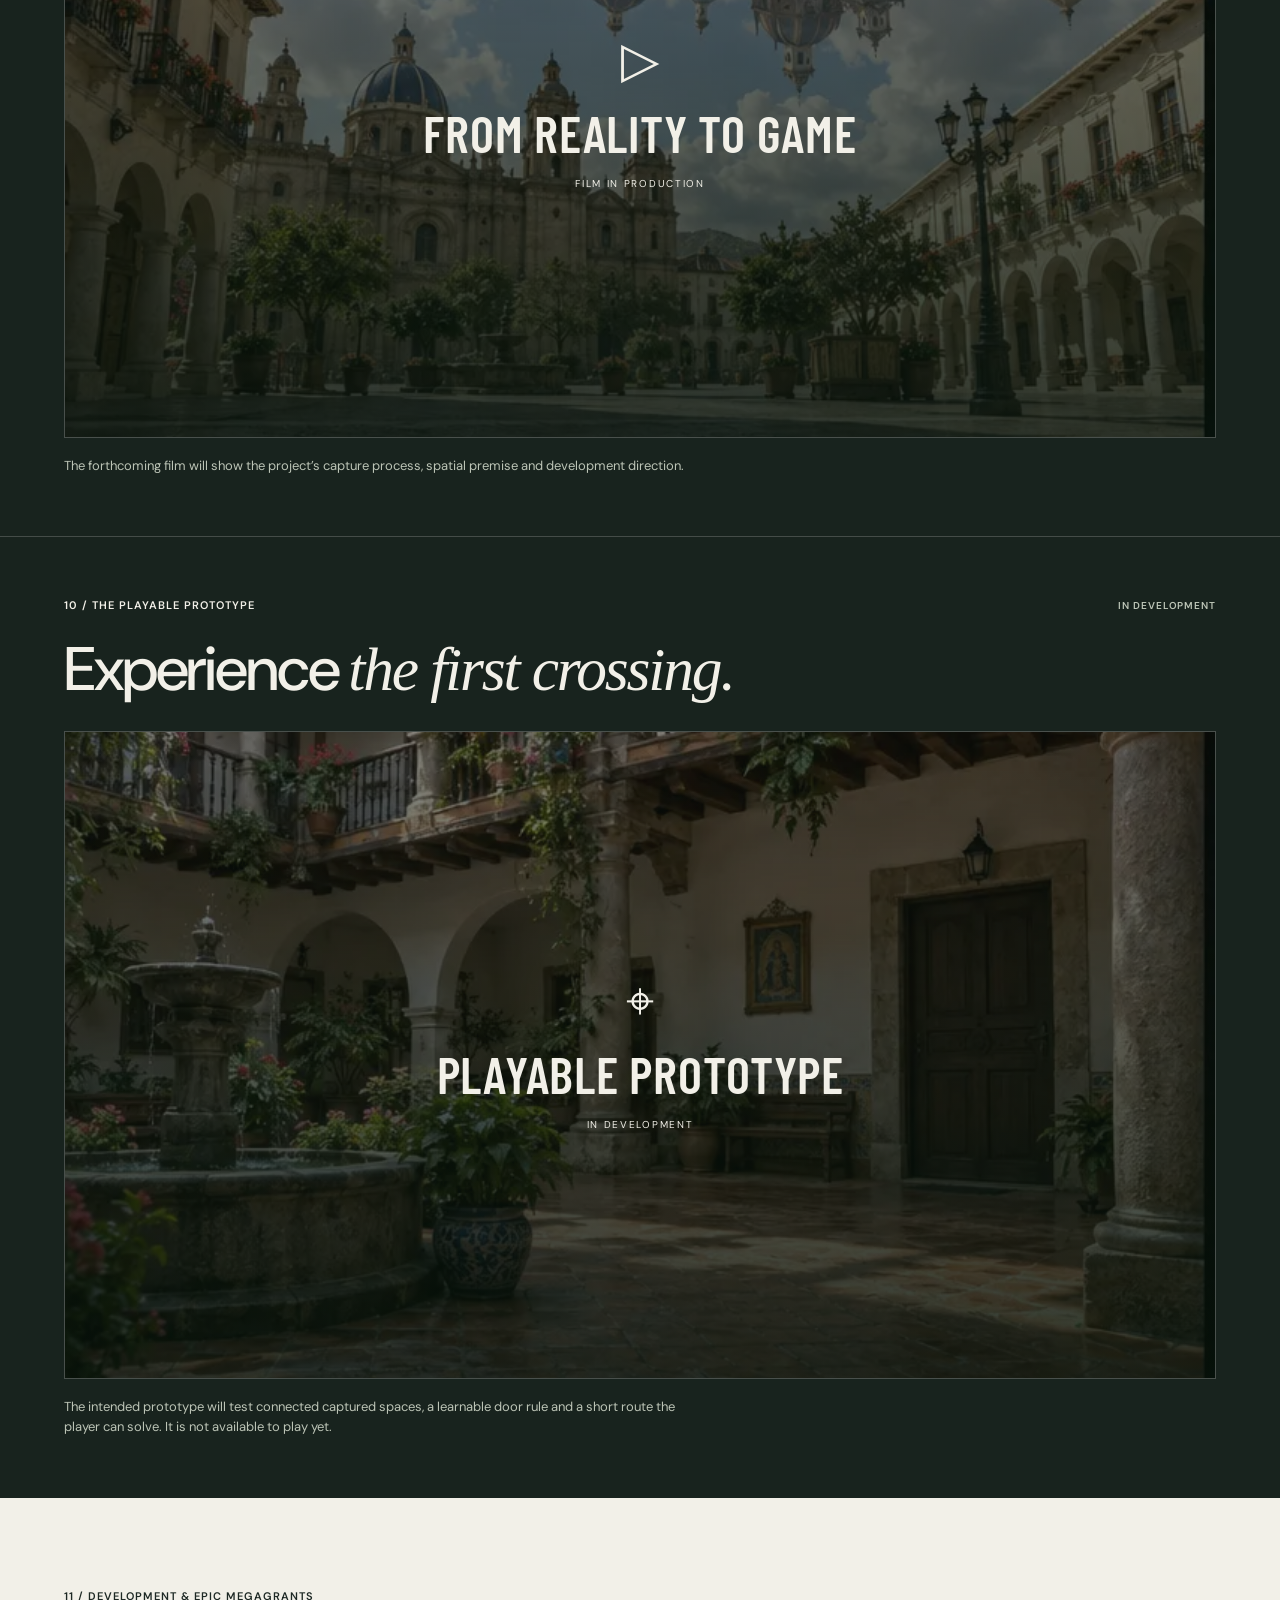
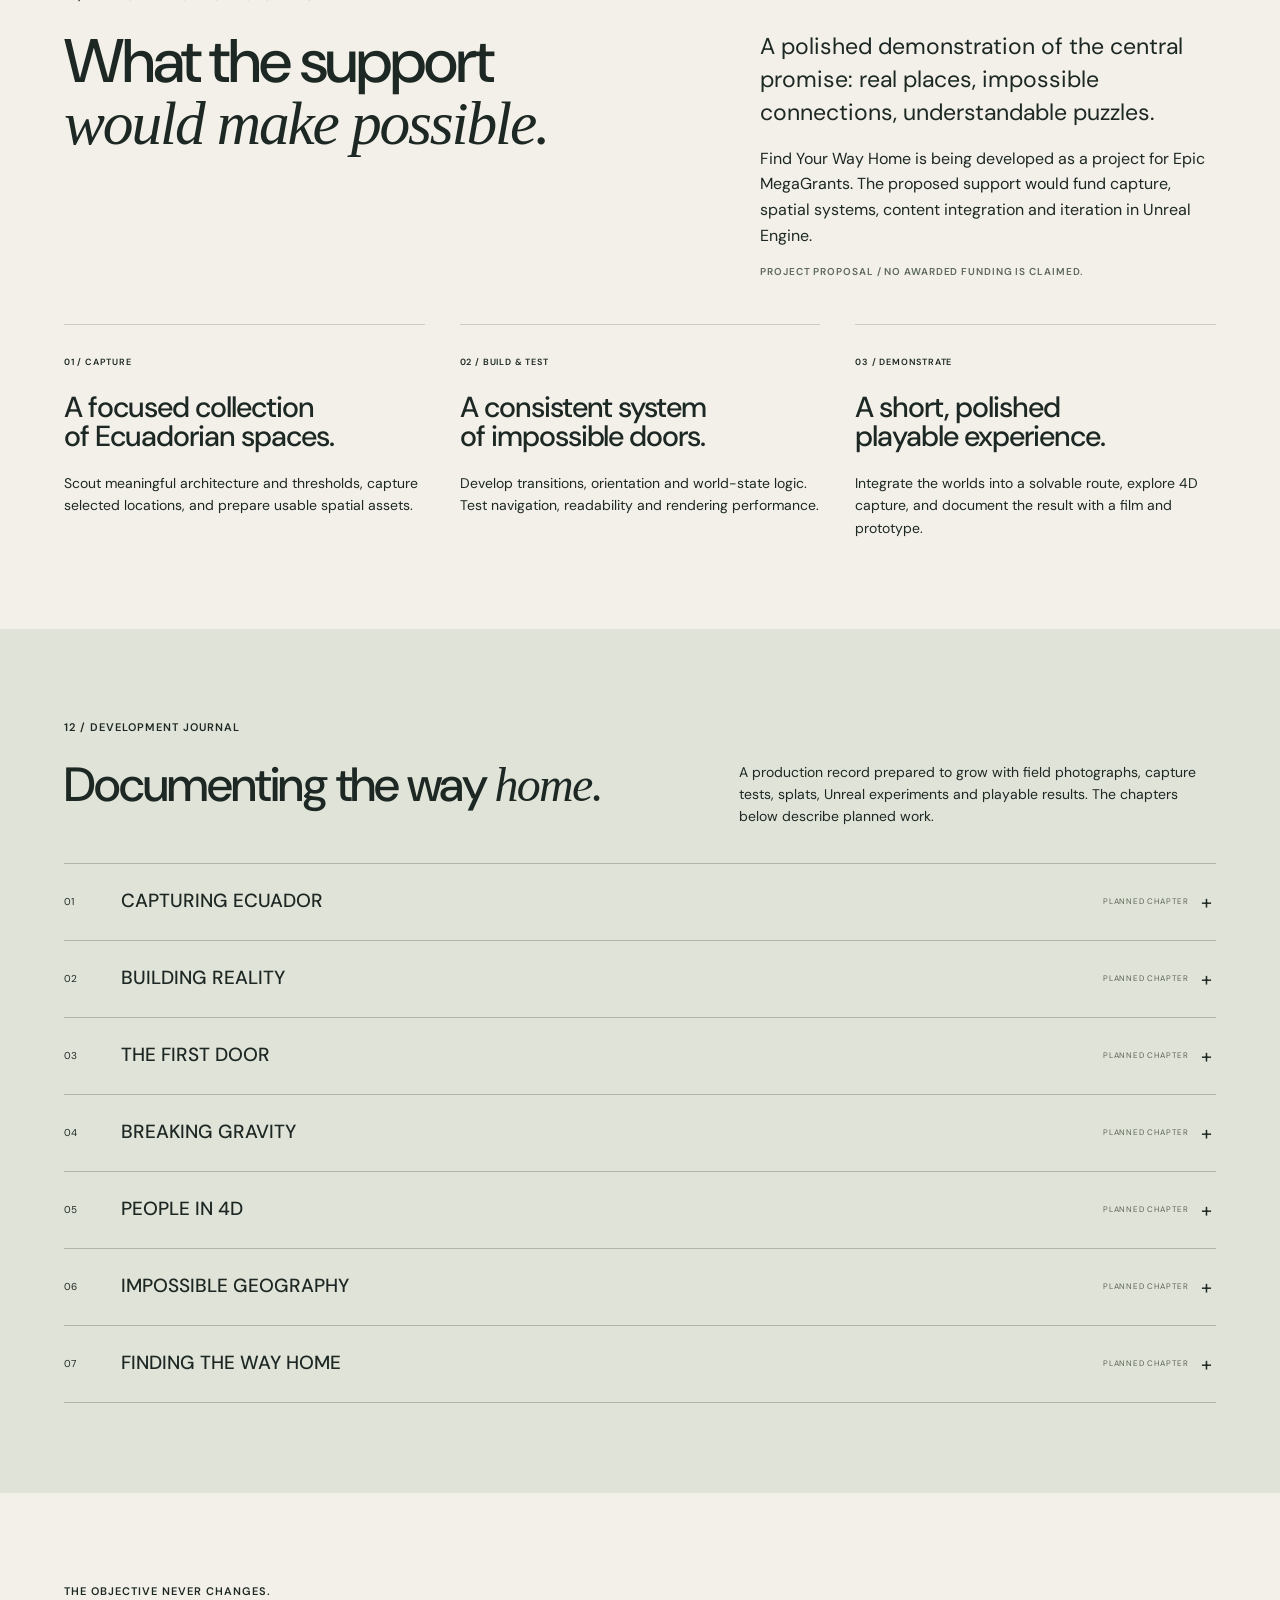
==== commit c8ee7e7e: "Clarify the lost room and document visual verification" ====
--- a/index.html
+++ b/index.html
@@ -24,7 +24,7 @@
 <div class="walk-steps">
 <article class="walk-step active" data-step="0"><span class="step-number">01 / THE FAMILIAR</span><h3>You are somewhere real.</h3><p>A house in Cuenca. Sunlight on a courtyard. People continue their lives. You enter a room and cross an ordinary door.</p><div class="action"><b>WHAT YOU EXPECT</b>The next room. The same building. The same world.</div></article>
 <article class="walk-step" data-step="1"><span class="step-number">02 / THE FIRST ANOMALY</span><h3>You emerge in the Amazon.</h3><p>You are beside a river, surrounded by forest. There is a structure behind you. This place is real too, but it cannot be on the other side of that house.</p><div class="action"><b>YOUR FIRST INSTINCT</b>Turn around. Cross back. Return to Cuenca.</div></article>
-<article class="walk-step" data-step="2"><span class="step-number">03 / THE RETURN THAT ISN’T</span><h3>Cuenca is no longer<br>behind that door.</h3><p>You cross again and emerge in another space. Then you look up. Another world hangs above you, completely inverted. Your own ground felt normal. Now “up” and “down” no longer describe a shared reality.</p><div class="action"><b>WHAT YOU DISCOVER</b>Reversing your movement does not reverse the connection.</div></article>
+<article class="walk-step" data-step="2"><span class="step-number">03 / THE RETURN THAT ISN’T</span><h3>The room you left<br>is gone.</h3><p>You cross again and emerge in another space. Then you look up. Another world hangs above you, completely inverted. Your own ground felt normal. Now “up” and “down” no longer describe a shared reality.</p><div class="action"><b>WHAT YOU DISCOVER</b>Reversing your movement does not reverse the connection.</div></article>
 <article class="walk-step" data-step="3"><span class="step-number">04 / THE WORLD KEEPS CHANGING</span><h3>Another crossing.<br>Now you are tiny.</h3><p>You try another route. You emerge inside a workshop, but its ordinary chair towers above you. The materials are familiar. Your relationship to their scale is impossible.</p><div class="action"><b>THE OBJECTIVE HAS NOT CHANGED</b>Find your way home. To do that, begin learning how this world works.</div><a class="text-link" href="#puzzle">HOW THIS BECOMES A PUZZLE ↓</a></article>
 </div></div></section>
 <section class="puzzle-section" id="puzzle"><div class="wrap"><div class="chapter-head"><p class="eyebrow">03 / HOW THIS BECOMES A PUZZLE</p><p class="caption">CONCEPTUAL ROUTE / NOT A FINAL LEVEL</p></div><div class="puzzle-heading"><h2>Going back<br><em>is another move.</em></h2><div><p>A conventional map places one room beside another. This game connects separate captured places through a network of thresholds.</p><p>A crossing depends on the rules and state of the world. The same door can lead somewhere different. These relationships can be learned; they are not random.</p></div></div>
